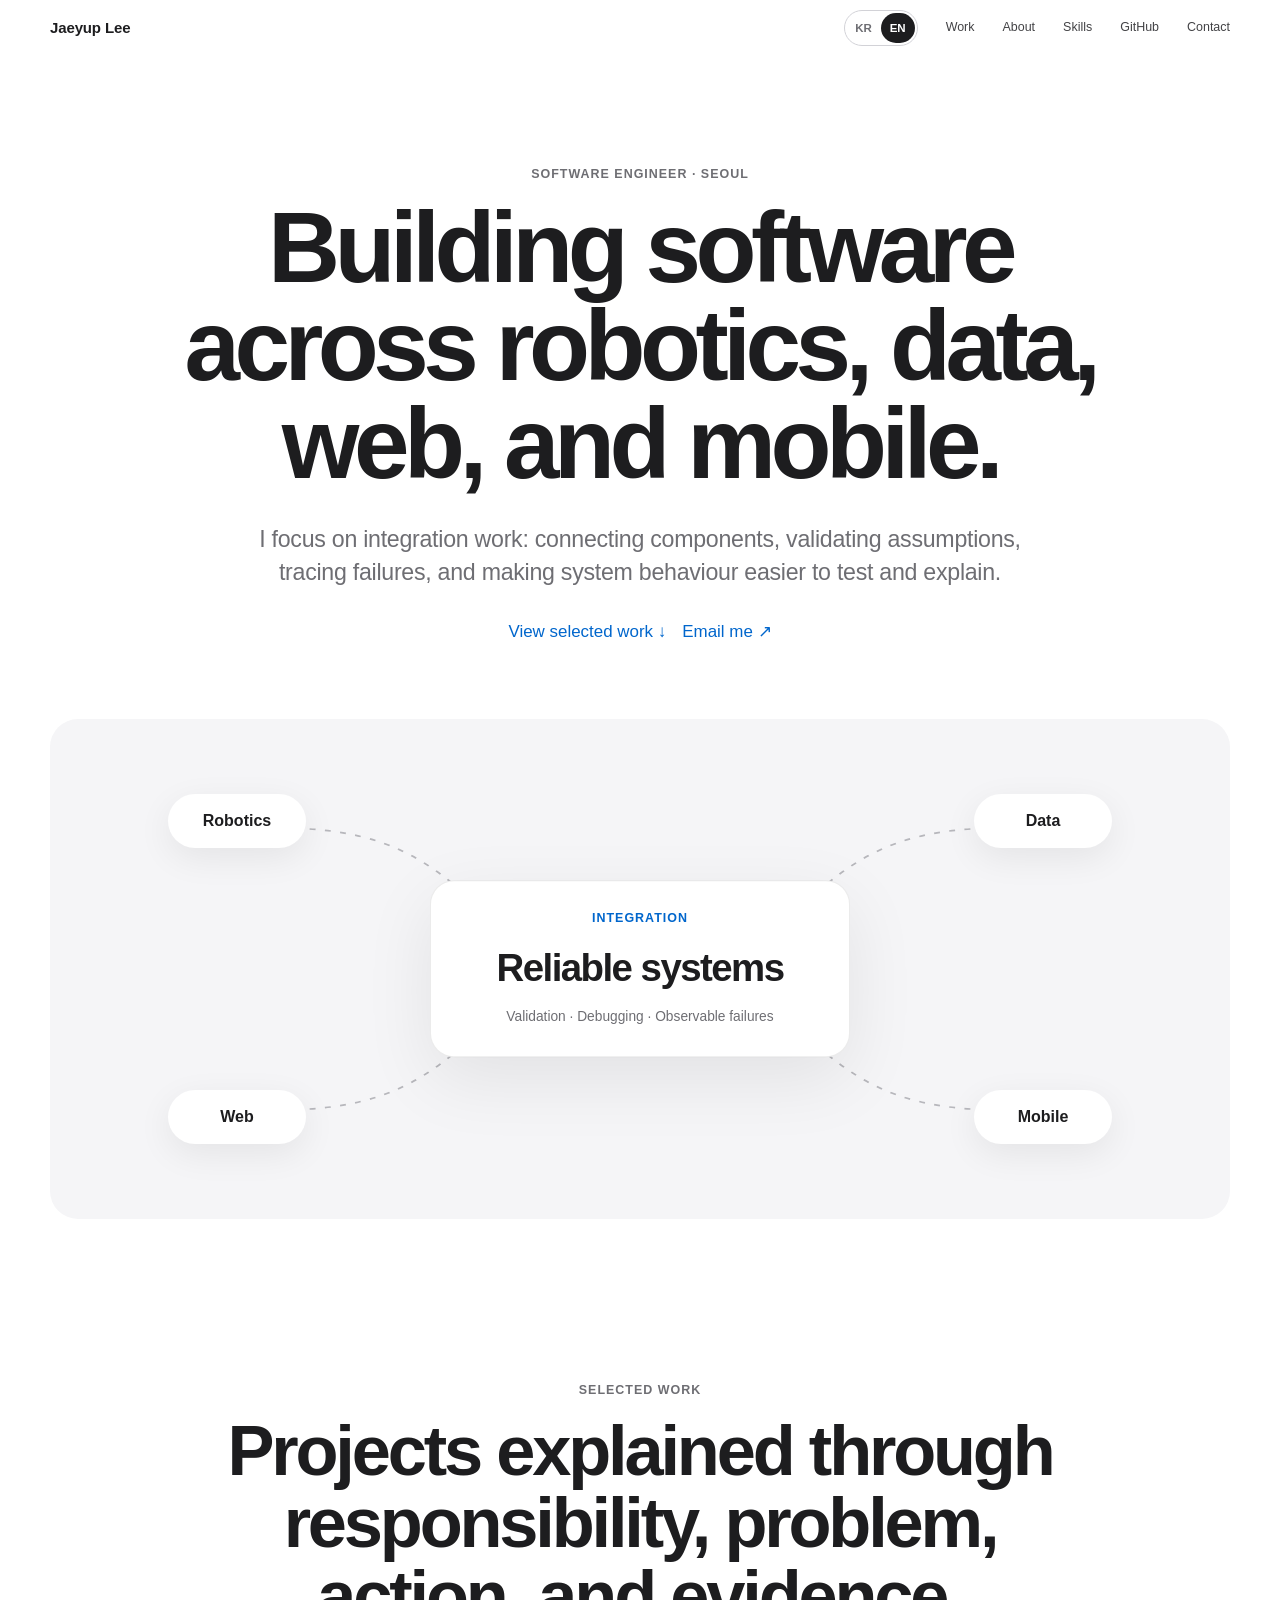
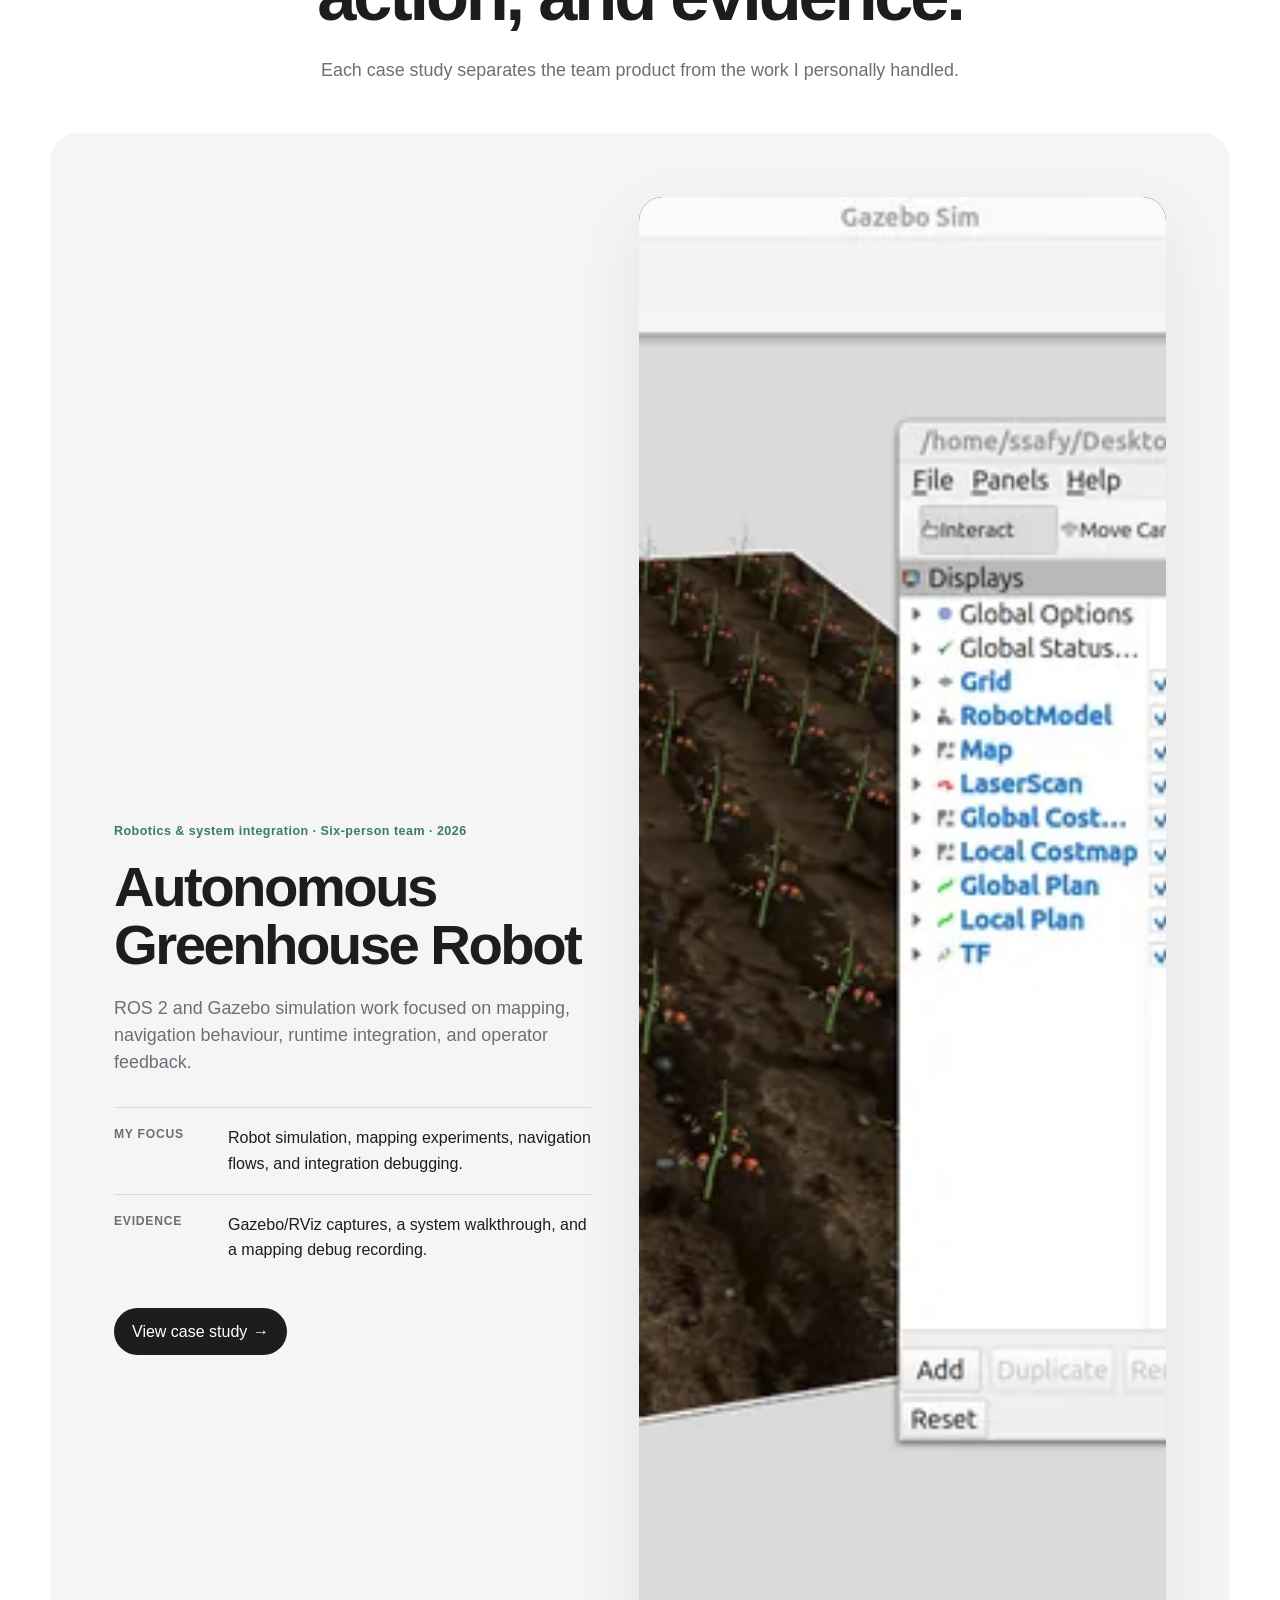
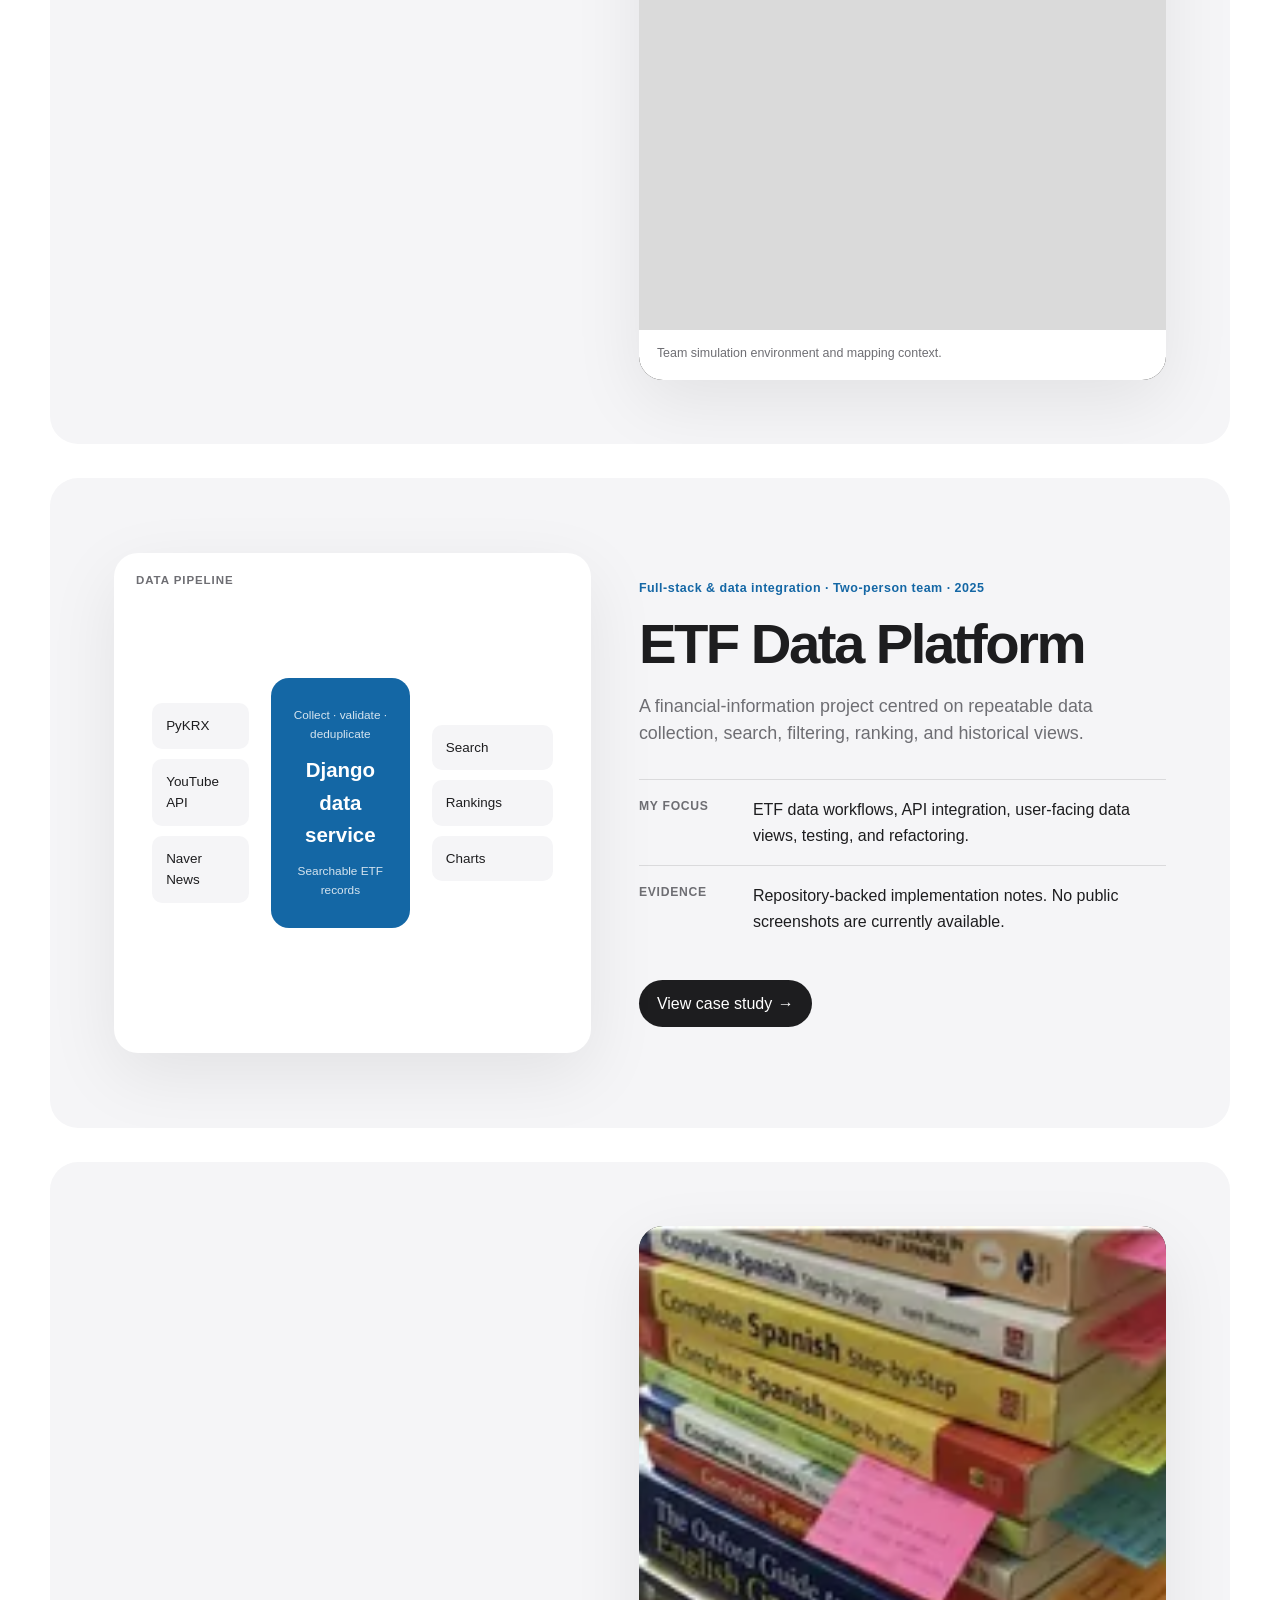
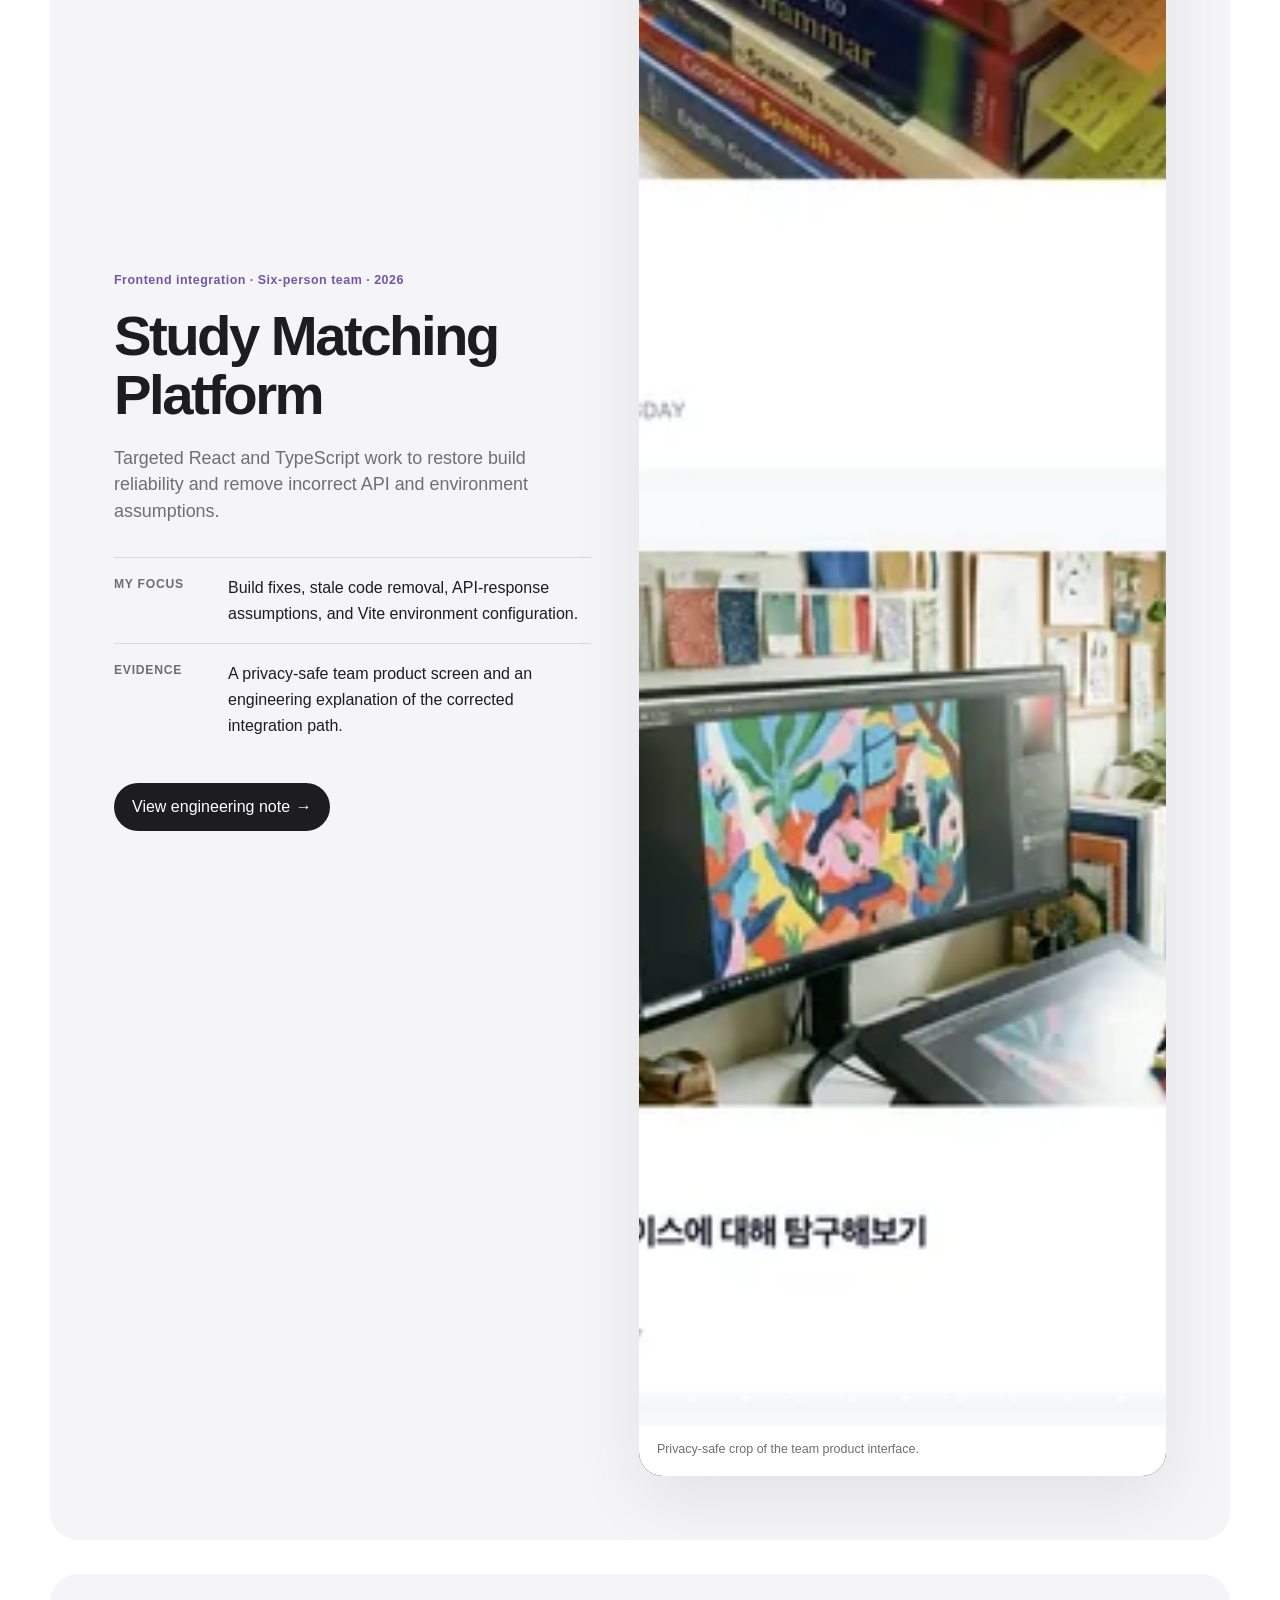
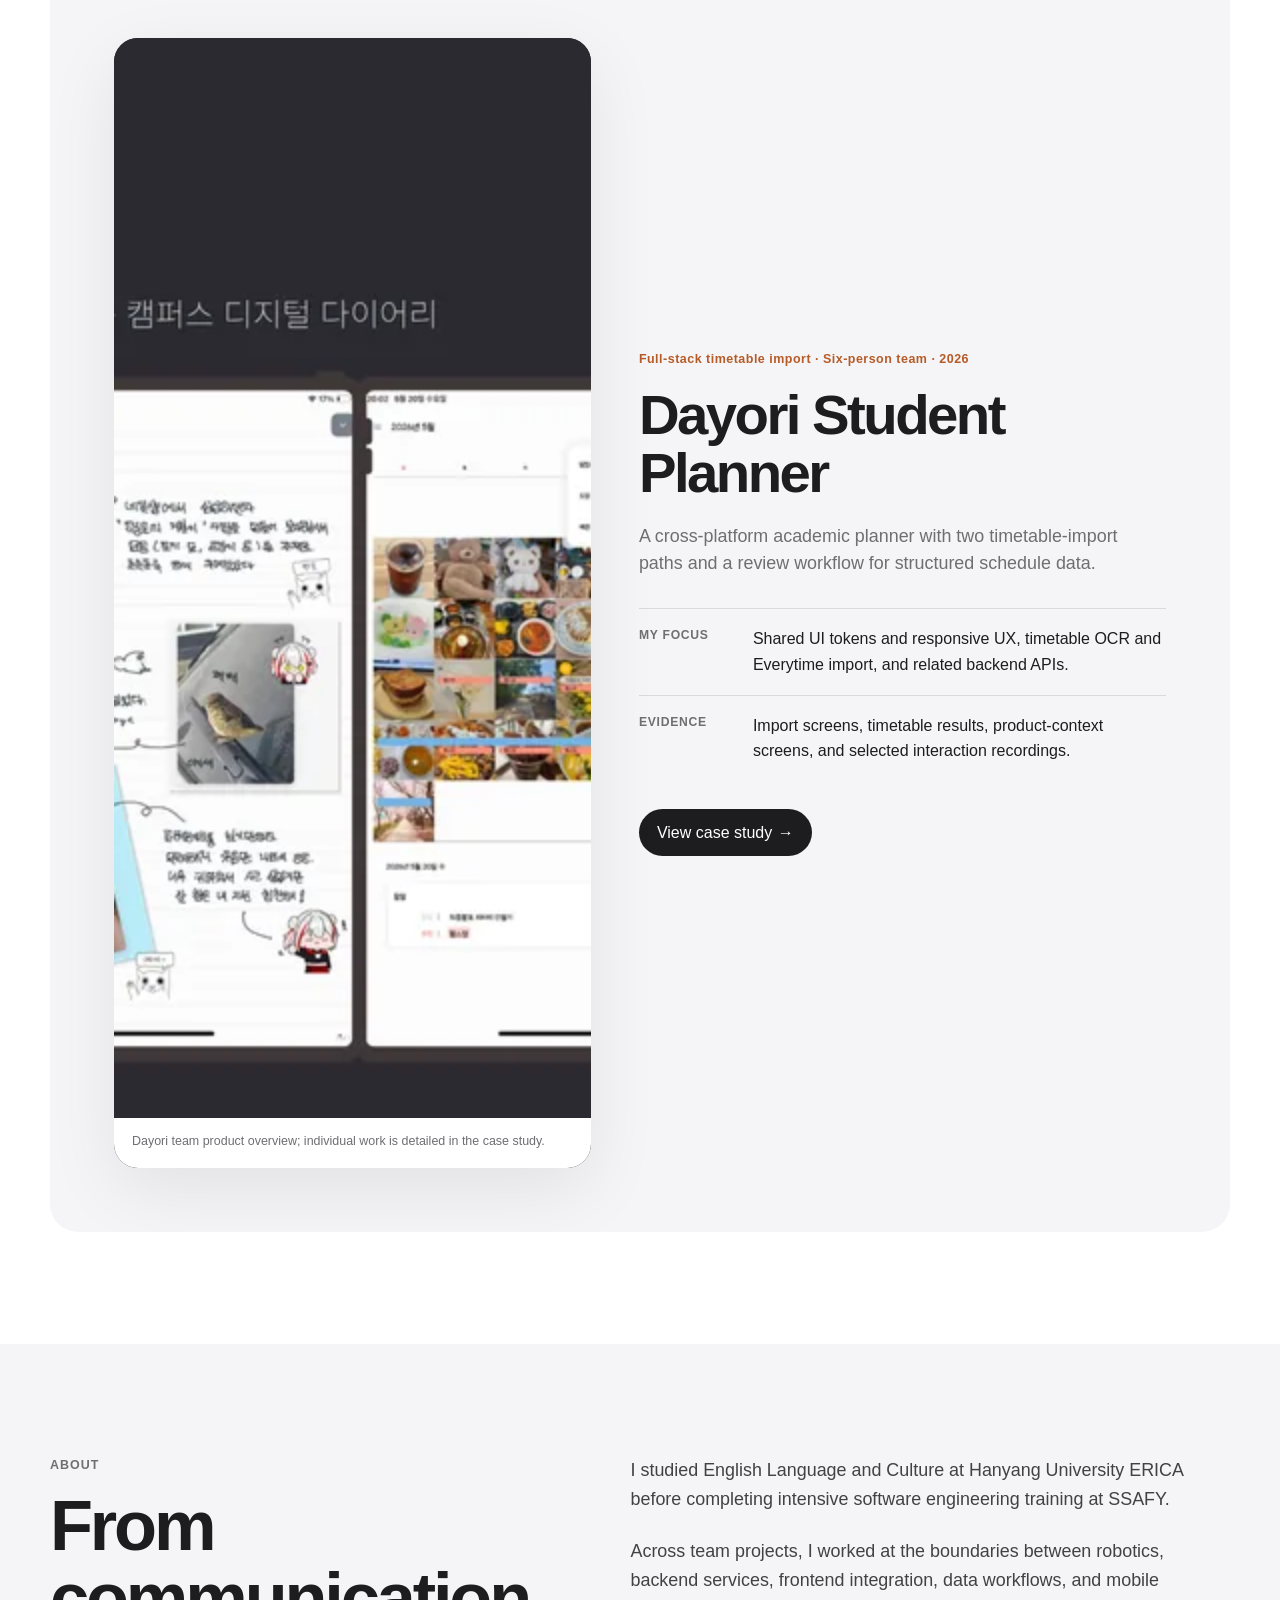
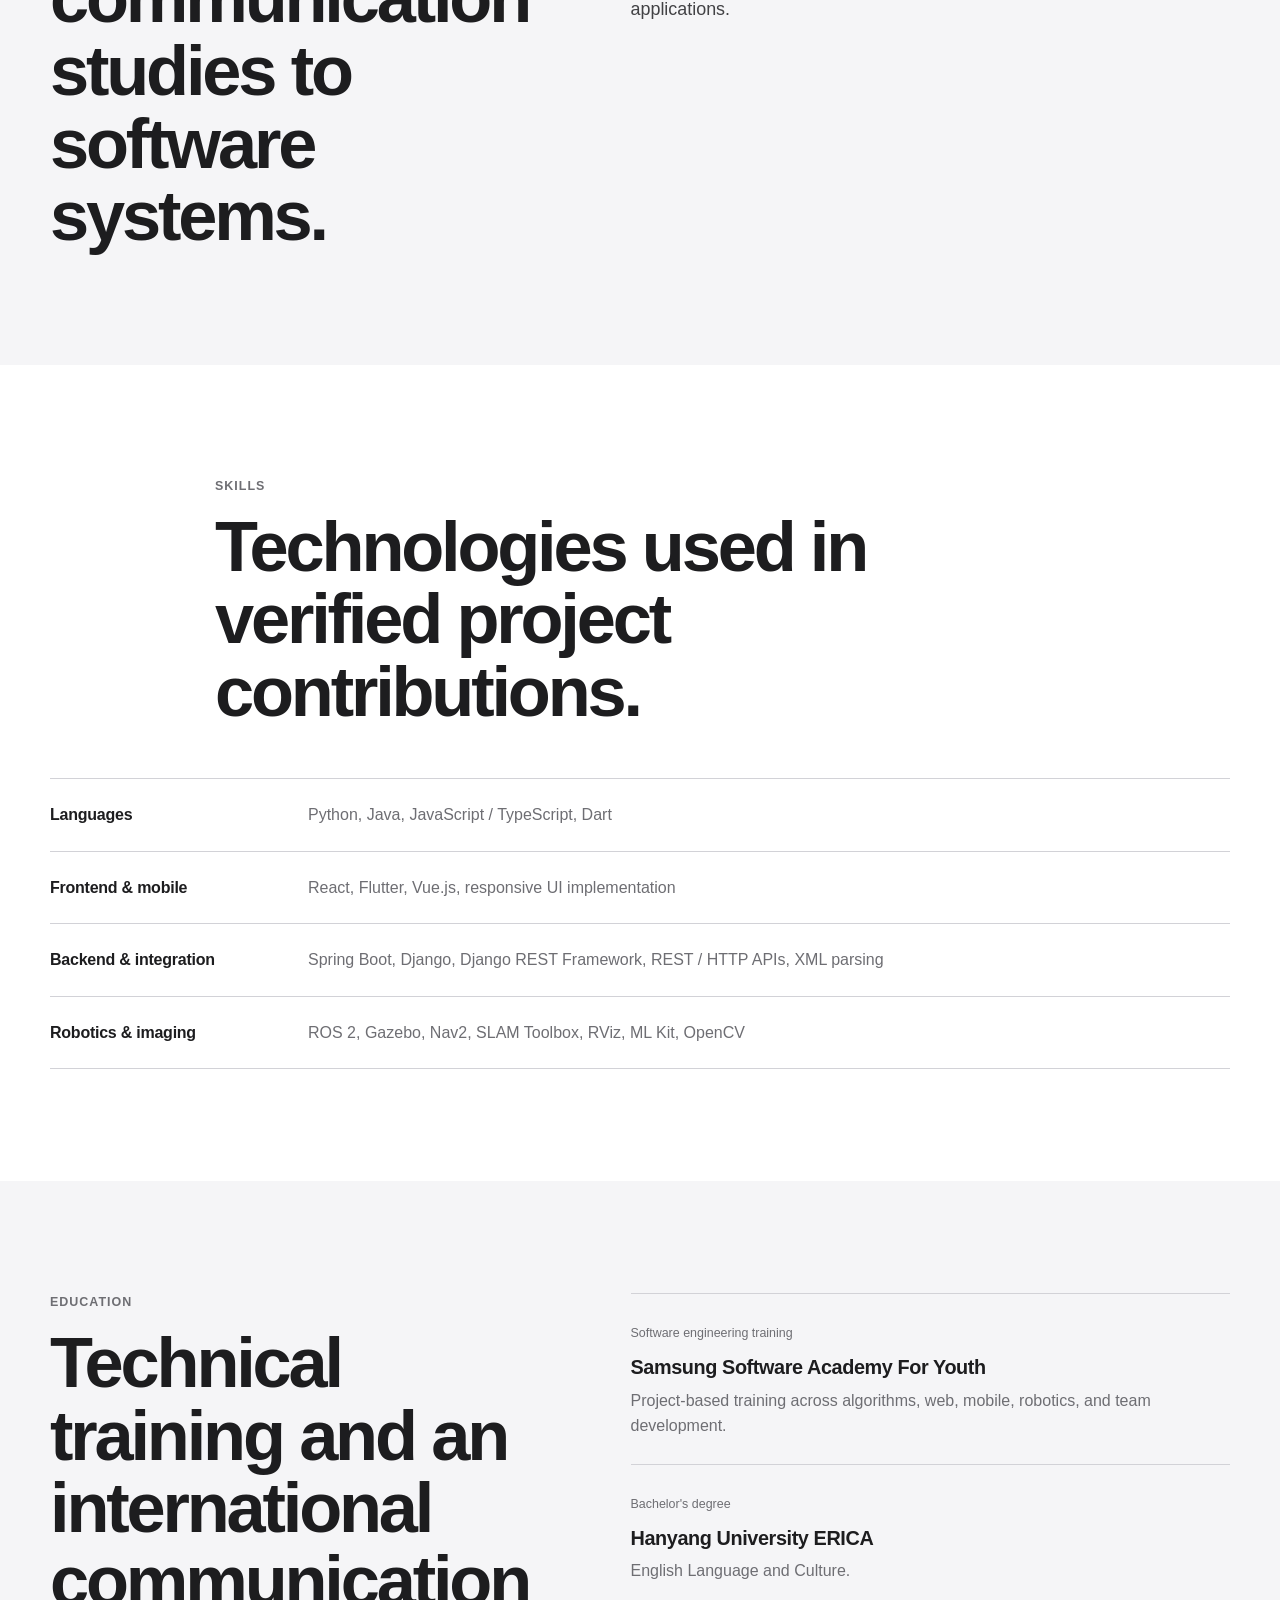
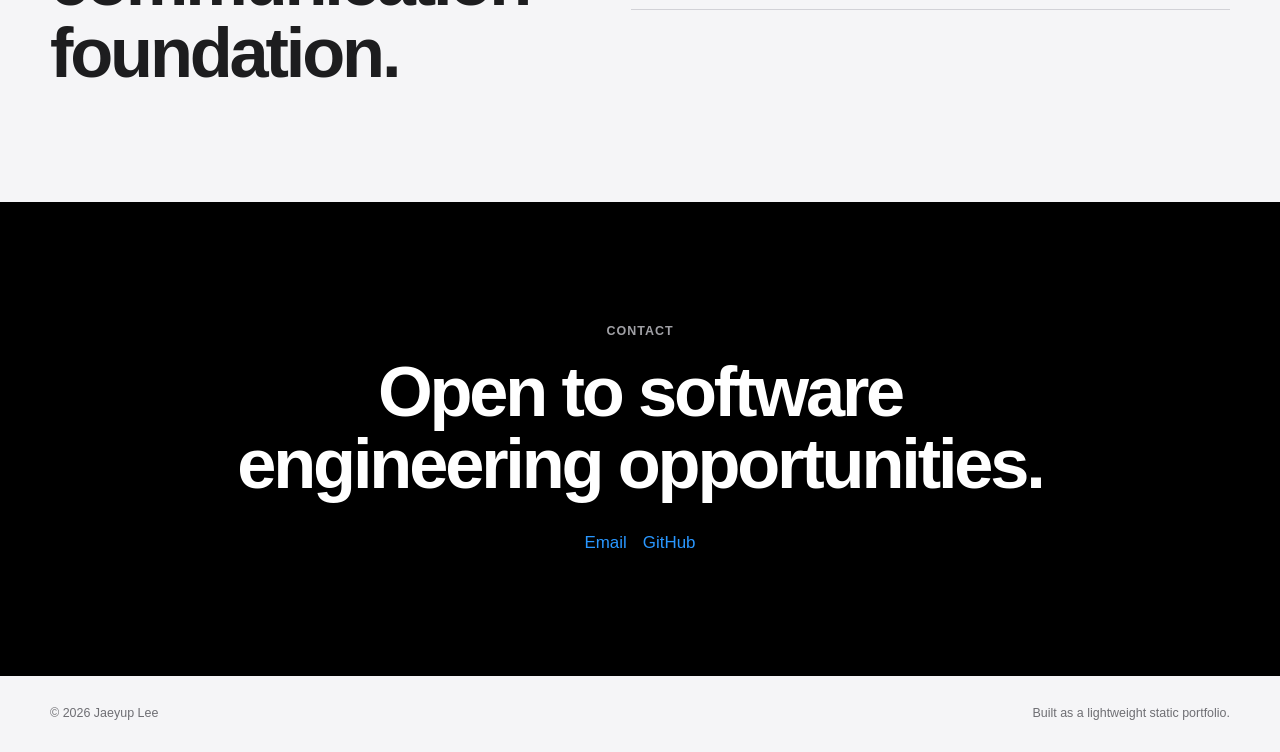
==== index.html @ 777dc0c9 "Complete keyed bilingual portfolio translations" ====
<!doctype html>
<html lang="en">
<head>
  <meta charset="utf-8">
  <meta name="viewport" content="width=device-width, initial-scale=1">
  <meta name="description" content="Portfolio of Jaeyup Lee, a software engineer working across robotics, backend systems, data integration, web, and mobile.">
  <meta name="theme-color" content="#ffffff">
  <meta property="og:title" content="Jaeyup Lee — Software Engineer">
  <meta property="og:description" content="Selected engineering work in robotics, data integration, web, and mobile systems.">
  <meta property="og:type" content="website">
  <meta property="og:url" content="https://ljy0317.github.io/">
  <link rel="canonical" href="https://ljy0317.github.io/">
  <title>Jaeyup Lee — Software Engineer</title>
  <link rel="icon" href="/favicon.svg" type="image/svg+xml">
  <link rel="stylesheet" href="/assets/css/base.css">
  <link rel="stylesheet" href="/assets/css/home.css">
  <script src="/assets/js/main.js" defer></script>
</head>
<body data-page="home">
  <a class="skip-link" href="#main" data-i18n="a11y.skip">Skip to content</a>

  <header class="site-header" data-header>
    <div class="container header-inner">
      <a class="site-name" href="#top">Jaeyup Lee</a>
      <button class="nav-toggle" type="button" aria-expanded="false" aria-controls="primary-nav" data-nav-toggle>
        <span class="sr-only" data-nav-toggle-label>Open navigation</span>
        <span></span><span></span>
      </button>
      <nav id="primary-nav" class="primary-nav" aria-label="Primary navigation" data-i18n-aria-label="a11y.primaryNav" data-nav>
        <a href="#work" data-i18n="nav.work">Work</a>
        <a href="#about" data-i18n="nav.about">About</a>
        <a href="#skills" data-i18n="nav.skills">Skills</a>
        <a href="https://github.com/LJY0317" target="_blank" rel="noreferrer">GitHub</a>
        <a href="mailto:leejaeyup0317@gmail.com" data-i18n="nav.contact">Contact</a>
      </nav>
    </div>
  </header>

  <main id="main">
    <section id="top" class="hero">
      <div class="container hero-copy">
        <p class="eyebrow" data-i18n="home.hero.eyebrow">Software Engineer · Seoul</p>
        <h1 data-i18n="home.hero.title">Building software across robotics, data, web, and mobile.</h1>
        <p class="hero-lede" data-i18n="home.hero.lede">I focus on integration work: connecting components, validating assumptions, tracing failures, and making system behaviour easier to test and explain.</p>
        <div class="hero-links">
          <a href="#work"><span data-i18n="home.hero.workLink">View selected work</span> <span aria-hidden="true">↓</span></a>
          <a href="mailto:leejaeyup0317@gmail.com"><span data-i18n="home.hero.emailLink">Email me</span> <span aria-hidden="true">↗</span></a>
        </div>
      </div>

      <div class="container hero-stage" aria-label="Areas of engineering work" data-i18n-aria-label="home.stage.aria">
        <div class="stage-label stage-label-robotics" data-i18n="home.stage.robotics">Robotics</div>
        <div class="stage-label stage-label-data" data-i18n="home.stage.data">Data</div>
        <div class="stage-label stage-label-web" data-i18n="home.stage.web">Web</div>
        <div class="stage-label stage-label-mobile" data-i18n="home.stage.mobile">Mobile</div>
        <div class="stage-core">
          <span data-i18n="home.stage.integration">Integration</span>
          <strong data-i18n="home.stage.reliable">Reliable systems</strong>
          <small data-i18n="home.stage.detail">Validation · Debugging · Observable failures</small>
        </div>
        <svg class="stage-lines" viewBox="0 0 1000 500" aria-hidden="true" preserveAspectRatio="none">
          <path d="M220 110 C350 120 350 215 450 240"/>
          <path d="M780 110 C650 120 650 215 550 240"/>
          <path d="M220 390 C350 380 350 285 450 260"/>
          <path d="M780 390 C650 380 650 285 550 260"/>
        </svg>
      </div>
    </section>

    <section id="work" class="section">
      <div class="container section-heading centered">
        <p class="eyebrow" data-i18n="home.work.eyebrow">Selected work</p>
        <h2 data-i18n="home.work.title">Projects explained through responsibility, problem, action, and evidence.</h2>
        <p data-i18n="home.work.intro">Each case study separates the team product from the work I personally handled.</p>
      </div>

      <div class="container project-stack">
        <article class="project-panel project-robotics">
          <div class="project-copy">
            <p class="project-meta" data-i18n="home.card.greenhouse.meta">Robotics & system integration · Six-person team · 2026</p>
            <h3 data-i18n="home.card.greenhouse.title">Autonomous Greenhouse Robot</h3>
            <p class="project-summary" data-i18n="home.card.greenhouse.summary">ROS 2 and Gazebo simulation work focused on mapping, navigation behaviour, runtime integration, and operator feedback.</p>
            <dl class="project-details">
              <div><dt data-i18n="common.myFocus">My focus</dt><dd data-i18n="home.card.greenhouse.focus">Robot simulation, mapping experiments, navigation flows, and integration debugging.</dd></div>
              <div><dt data-i18n="common.evidence">Evidence</dt><dd data-i18n="home.card.greenhouse.evidence">Gazebo/RViz captures, a system walkthrough, and a mapping debug recording.</dd></div>
            </dl>
            <div class="project-actions">
              <a class="button-link" href="/projects/greenhouse-robot/"><span data-i18n="home.card.greenhouse.link">View case study</span> <span aria-hidden="true">→</span></a>
            </div>
          </div>
          <figure class="project-visual project-image">
            <img
              src="/assets/images/projects/greenhouse-robot/gazebo-greenhouse-overview-960.webp"
              srcset="/assets/images/projects/greenhouse-robot/gazebo-greenhouse-overview-960.webp 960w, /assets/images/projects/greenhouse-robot/gazebo-greenhouse-overview-1600.webp 1600w"
              sizes="(max-width: 980px) calc(100vw - 40px), 48vw"
              width="2816"
              height="1733"
              alt="Gazebo greenhouse simulation beside an RViz mapping view" data-i18n-alt="home.card.greenhouse.alt"
              loading="lazy"
              decoding="async"
            >
            <figcaption data-i18n="home.card.greenhouse.caption">Team simulation environment and mapping context.</figcaption>
          </figure>
        </article>

        <article class="project-panel project-data">
          <div class="project-copy">
            <p class="project-meta" data-i18n="home.card.etf.meta">Full-stack & data integration · Two-person team · 2025</p>
            <h3 data-i18n="home.card.etf.title">ETF Data Platform</h3>
            <p class="project-summary" data-i18n="home.card.etf.summary">A financial-information project centred on repeatable data collection, search, filtering, ranking, and historical views.</p>
            <dl class="project-details">
              <div><dt data-i18n="common.myFocus">My focus</dt><dd data-i18n="home.card.etf.focus">ETF data workflows, API integration, user-facing data views, testing, and refactoring.</dd></div>
              <div><dt data-i18n="common.evidence">Evidence</dt><dd data-i18n="home.card.etf.evidence">Repository-backed implementation notes. No public screenshots are currently available.</dd></div>
            </dl>
            <div class="project-actions">
              <a class="button-link" href="/projects/etf-platform/"><span data-i18n="home.card.etf.link">View case study</span> <span aria-hidden="true">→</span></a>
            </div>
          </div>
          <div class="project-visual" role="img" aria-label="Data sources flowing into a Django data service and then into search, rankings, and charts" data-i18n-aria-label="home.card.etf.aria">
            <div class="visual-caption" data-i18n="home.card.etf.pipeline">Data pipeline</div>
            <div class="data-visual">
              <div class="source-list"><span>PyKRX</span><span>YouTube API</span><span>Naver News</span></div>
              <div class="pipeline-core"><small data-i18n="home.card.etf.collect">Collect · validate · deduplicate</small><strong data-i18n="home.card.etf.service">Django data service</strong><span data-i18n="home.card.etf.records">Searchable ETF records</span></div>
              <div class="output-list"><span data-i18n="home.card.etf.search">Search</span><span data-i18n="home.card.etf.rankings">Rankings</span><span data-i18n="home.card.etf.charts">Charts</span></div>
            </div>
          </div>
        </article>

        <article class="project-panel project-web">
          <div class="project-copy">
            <p class="project-meta" data-i18n="home.card.study.meta">Frontend integration · Six-person team · 2026</p>
            <h3 data-i18n="home.card.study.title">Study Matching Platform</h3>
            <p class="project-summary" data-i18n="home.card.study.summary">Targeted React and TypeScript work to restore build reliability and remove incorrect API and environment assumptions.</p>
            <dl class="project-details">
              <div><dt data-i18n="common.myFocus">My focus</dt><dd data-i18n="home.card.study.focus">Build fixes, stale code removal, API-response assumptions, and Vite environment configuration.</dd></div>
              <div><dt data-i18n="common.evidence">Evidence</dt><dd data-i18n="home.card.study.evidence">A privacy-safe team product screen and an engineering explanation of the corrected integration path.</dd></div>
            </dl>
            <div class="project-actions">
              <a class="button-link" href="/projects/study-platform/"><span data-i18n="home.card.study.link">View engineering note</span> <span aria-hidden="true">→</span></a>
            </div>
          </div>
          <figure class="project-visual project-image">
            <img
              src="/assets/images/projects/study-platform/study-discovery-grid-960.webp"
              srcset="/assets/images/projects/study-platform/study-discovery-grid-960.webp 960w, /assets/images/projects/study-platform/study-discovery-grid-1600.webp 1600w"
              sizes="(max-width: 980px) calc(100vw - 40px), 48vw"
              width="3220"
              height="1800"
              alt="Togethy study discovery grid with six sample study cards" data-i18n-alt="home.card.study.alt"
              loading="lazy"
              decoding="async"
            >
            <figcaption data-i18n="home.card.study.caption">Privacy-safe crop of the team product interface.</figcaption>
          </figure>
        </article>

        <article class="project-panel project-mobile">
          <div class="project-copy">
            <p class="project-meta" data-i18n="home.card.dayori.meta">Full-stack timetable import · Six-person team · 2026</p>
            <h3 data-i18n="home.card.dayori.title">Dayori Student Planner</h3>
            <p class="project-summary" data-i18n="home.card.dayori.summary">A cross-platform academic planner with two timetable-import paths and a review workflow for structured schedule data.</p>
            <dl class="project-details">
              <div><dt data-i18n="common.myFocus">My focus</dt><dd data-i18n="home.card.dayori.focus">Shared UI tokens and responsive UX, timetable OCR and Everytime import, and related backend APIs.</dd></div>
              <div><dt data-i18n="common.evidence">Evidence</dt><dd data-i18n="home.card.dayori.evidence">Import screens, timetable results, product-context screens, and selected interaction recordings.</dd></div>
            </dl>
            <div class="project-actions">
              <a class="button-link" href="/projects/timetable-planner/"><span data-i18n="home.card.dayori.link">View case study</span> <span aria-hidden="true">→</span></a>
            </div>
          </div>
          <figure class="project-visual project-image">
            <img
              src="/assets/images/projects/timetable-planner/dayori-cover-960.webp"
              srcset="/assets/images/projects/timetable-planner/dayori-cover-960.webp 960w, /assets/images/projects/timetable-planner/dayori-cover-1600.webp 1600w"
              sizes="(max-width: 980px) calc(100vw - 40px), 48vw"
              width="1920"
              height="1080"
              alt="Dayori project cover presenting calendar, gallery, and handwritten-note screens" data-i18n-alt="home.card.dayori.alt"
              loading="lazy"
              decoding="async"
            >
            <figcaption data-i18n="home.card.dayori.caption">Dayori team product overview; individual work is detailed in the case study.</figcaption>
          </figure>
        </article>
      </div>
    </section>

    <section id="about" class="section about-section">
      <div class="container two-column">
        <div><p class="eyebrow" data-i18n="home.about.eyebrow">About</p><h2 data-i18n="home.about.title">From communication studies to software systems.</h2></div>
        <div class="body-copy">
          <p data-i18n="home.about.education">I studied English Language and Culture at Hanyang University ERICA before completing intensive software engineering training at SSAFY.</p>
          <p data-i18n="home.about.work">Across team projects, I worked at the boundaries between robotics, backend services, frontend integration, data workflows, and mobile applications.</p>
        </div>
      </div>
    </section>

    <section id="skills" class="section">
      <div class="container section-heading"><p class="eyebrow" data-i18n="home.skills.eyebrow">Skills</p><h2 data-i18n="home.skills.title">Technologies used in verified project contributions.</h2></div>
      <div class="container skill-table">
        <div><h3 data-i18n="home.skills.languages">Languages</h3><p>Python, Java, JavaScript / TypeScript, Dart</p></div>
        <div><h3 data-i18n="home.skills.frontend">Frontend & mobile</h3><p data-i18n="home.skills.frontendList">React, Flutter, Vue.js, responsive UI implementation</p></div>
        <div><h3 data-i18n="home.skills.backend">Backend & integration</h3><p data-i18n="home.skills.backendList">Spring Boot, Django, Django REST Framework, REST / HTTP APIs, XML parsing</p></div>
        <div><h3 data-i18n="home.skills.robotics">Robotics & imaging</h3><p>ROS 2, Gazebo, Nav2, SLAM Toolbox, RViz, ML Kit, OpenCV</p></div>
      </div>
    </section>

    <section class="section education-section">
      <div class="container education-grid">
        <div><p class="eyebrow" data-i18n="home.education.eyebrow">Education</p><h2 data-i18n="home.education.title">Technical training and an international communication foundation.</h2></div>
        <div class="education-list">
          <article><time data-i18n="home.education.ssafyType">Software engineering training</time><h3 data-i18n="home.education.ssafyName">Samsung Software Academy For Youth</h3><p data-i18n="home.education.ssafyDetail">Project-based training across algorithms, web, mobile, robotics, and team development.</p></article>
          <article><time data-i18n="home.education.degreeType">Bachelor's degree</time><h3>Hanyang University ERICA</h3><p data-i18n="home.education.degreeDetail">English Language and Culture.</p></article>
        </div>
      </div>
    </section>

    <section class="contact-section" id="contact">
      <div class="container contact-inner">
        <p class="eyebrow" data-i18n="home.contact.eyebrow">Contact</p>
        <h2 data-i18n="home.contact.title">Open to software engineering opportunities.</h2>
        <div class="contact-links">
          <a href="mailto:leejaeyup0317@gmail.com" data-i18n="common.email">Email</a>
          <a href="https://github.com/LJY0317" target="_blank" rel="noreferrer">GitHub</a>
        </div>
      </div>
    </section>
  </main>

  <footer class="site-footer">
    <div class="container footer-inner">
      <p>© <span data-year></span> Jaeyup Lee</p>
      <p data-i18n="home.footer.note">Built as a lightweight static portfolio.</p>
    </div>
  </footer>
</body>
</html>
---- assets/css/base.css ----
:root {
  --white: #ffffff;
  --surface: #f5f5f7;
  --surface-2: #fafafa;
  --ink: #1d1d1f;
  --muted: #6e6e73;
  --line: #d2d2d7;
  --blue: #0066cc;
  --blue-hover: #004f9e;
  --max: 1180px;
  --reading: 760px;
  --gutter: 32px;
  --radius: 28px;
  --shadow: 0 22px 70px rgba(0, 0, 0, 0.08);
}

* { box-sizing: border-box; }
html { scroll-behavior: smooth; scroll-padding-top: 72px; }
body {
  margin: 0;
  color: var(--ink);
  background: var(--white);
  font-family: -apple-system, BlinkMacSystemFont, "SF Pro Text", "Segoe UI", Helvetica, Arial, sans-serif;
  font-size: 16px;
  line-height: 1.6;
  -webkit-font-smoothing: antialiased;
  text-rendering: optimizeLegibility;
}
img, video { display: block; max-width: 100%; }
button, input, select, textarea { font: inherit; }
a { color: inherit; text-underline-offset: 0.18em; }
button, a { -webkit-tap-highlight-color: transparent; }
::selection { color: #fff; background: var(--blue); }

.sr-only {
  position: absolute;
  width: 1px;
  height: 1px;
  padding: 0;
  margin: -1px;
  overflow: hidden;
  clip: rect(0, 0, 0, 0);
  white-space: nowrap;
  border: 0;
}

.skip-link {
  position: fixed;
  top: 10px;
  left: 10px;
  z-index: 100;
  transform: translateY(-160%);
  padding: 10px 14px;
  color: #fff;
  background: var(--blue);
  text-decoration: none;
  border-radius: 8px;
}
.skip-link:focus { transform: translateY(0); }

.container {
  width: min(calc(100% - (var(--gutter) * 2)), var(--max));
  margin-inline: auto;
}
.reading-width { width: min(100%, var(--reading)); }

.site-header {
  position: sticky;
  top: 0;
  z-index: 40;
  background: rgba(255, 255, 255, 0.84);
  border-bottom: 1px solid transparent;
  backdrop-filter: saturate(180%) blur(18px);
  -webkit-backdrop-filter: saturate(180%) blur(18px);
  transition: border-color 160ms ease;
}
.site-header.is-scrolled { border-color: rgba(0, 0, 0, 0.08); }
.header-inner {
  min-height: 56px;
  display: flex;
  align-items: center;
  justify-content: space-between;
  gap: 24px;
}
.site-name {
  font-size: 0.94rem;
  font-weight: 650;
  text-decoration: none;
  letter-spacing: -0.01em;
}
.primary-nav { display: flex; align-items: center; gap: 28px; }
.language-switcher {
  display: inline-flex;
  padding: 2px;
  border: 1px solid var(--line);
  border-radius: 999px;
}
.language-switcher button {
  min-width: 34px;
  min-height: 30px;
  padding: 4px 8px;
  color: var(--muted);
  background: transparent;
  border: 0;
  border-radius: 999px;
  font-size: 0.72rem;
  font-weight: 650;
  cursor: pointer;
}
.language-switcher button[aria-pressed="true"] { color: var(--white); background: var(--ink); }
.language-switcher button:focus-visible { outline: 2px solid var(--blue); outline-offset: 2px; }
.primary-nav a {
  color: #424245;
  text-decoration: none;
  font-size: 0.78rem;
  transition: color 140ms ease;
}
.primary-nav a:hover,
.primary-nav a:focus-visible { color: #000; }
.nav-toggle { display: none; }

.eyebrow {
  margin: 0 0 14px;
  color: var(--muted);
  font-size: 0.78rem;
  font-weight: 650;
  letter-spacing: 0.08em;
  text-transform: uppercase;
}
.section { padding: 112px 0; }
.section-heading { max-width: 850px; }
.section-heading.centered { margin-inline: auto; text-align: center; }
.section-heading h2 {
  margin: 0;
  font-size: clamp(2.4rem, 5.5vw, 4.8rem);
  line-height: 1.03;
  letter-spacing: -0.045em;
}
.section-heading > p:last-child {
  max-width: 680px;
  margin: 24px auto 0;
  color: var(--muted);
  font-size: 1.12rem;
}

.text-link,
.button-link {
  display: inline-flex;
  align-items: center;
  gap: 0.35em;
  color: var(--blue);
  text-decoration: none;
}
.text-link:hover,
.text-link:focus-visible,
.button-link:hover,
.button-link:focus-visible {
  color: var(--blue-hover);
  text-decoration: underline;
}
.button-link {
  min-height: 44px;
  padding: 11px 18px;
  color: #fff;
  background: var(--ink);
  border-radius: 999px;
}
.button-link:hover,
.button-link:focus-visible {
  color: #fff;
  background: #000;
  text-decoration: none;
}
.button-link.secondary { color: var(--ink); background: var(--surface); }
.button-link.secondary:hover,
.button-link.secondary:focus-visible { color: #000; background: #e9e9ec; }

.site-footer {
  padding: 28px 0;
  color: var(--muted);
  background: var(--surface);
  font-size: 0.78rem;
}
.footer-inner { display: flex; justify-content: space-between; gap: 20px; }
.footer-inner p { margin: 0; }

@media (max-width: 720px) {
  :root { --gutter: 20px; --radius: 22px; }
  html { scroll-padding-top: 64px; }
  .site-header { background: rgba(255, 255, 255, 0.95); }
  .header-inner { min-height: 52px; }
  .nav-toggle {
    display: inline-flex;
    width: 42px;
    height: 42px;
    flex-direction: column;
    justify-content: center;
    gap: 6px;
    padding: 10px;
    border: 0;
    background: transparent;
    cursor: pointer;
  }
  .nav-toggle span:not(.sr-only) {
    display: block;
    width: 100%;
    height: 1px;
    background: #1d1d1f;
  }
  .primary-nav {
    position: absolute;
    top: 52px;
    left: 0;
    right: 0;
    display: none;
    align-items: stretch;
    flex-direction: column;
    gap: 0;
    padding: 10px var(--gutter) 18px;
    background: #fff;
    border-bottom: 1px solid var(--line);
  }
  .primary-nav.is-open { display: flex; }
  .primary-nav a { padding: 12px 0; font-size: 1rem; }
  .language-switcher { align-self: flex-start; margin: 6px 0 10px; }
  .section { padding: 82px 0; }
  .section-heading h2 { font-size: clamp(2.25rem, 11vw, 3.6rem); }
  .footer-inner { flex-direction: column; }
}

@media (prefers-reduced-motion: reduce) {
  html { scroll-behavior: auto; }
}
---- assets/css/home.css ----
.hero { padding: 108px 0 74px; }
.hero-copy { max-width: 980px; text-align: center; }
.hero h1 {
  max-width: 1000px;
  margin: 0 auto;
  font-size: clamp(3rem, 7.8vw, 6.5rem);
  line-height: 0.98;
  font-weight: 700;
  letter-spacing: -0.055em;
}
.hero-lede {
  max-width: 770px;
  margin: 30px auto 0;
  color: var(--muted);
  font-size: clamp(1.15rem, 2vw, 1.45rem);
  line-height: 1.45;
  letter-spacing: -0.012em;
}
.hero-links,
.contact-links,
.project-actions {
  display: flex;
  flex-wrap: wrap;
  gap: 16px;
}
.hero-links { justify-content: center; margin-top: 28px; }
.hero-links a,
.contact-links a {
  color: var(--blue);
  text-decoration: none;
  font-size: 1.06rem;
}
.hero-links a:hover,
.hero-links a:focus-visible,
.contact-links a:hover,
.contact-links a:focus-visible {
  color: var(--blue-hover);
  text-decoration: underline;
}

.hero-stage {
  position: relative;
  height: 500px;
  margin-top: 74px;
  overflow: hidden;
  background: var(--surface);
  border-radius: var(--radius);
}
.stage-core {
  position: absolute;
  left: 50%;
  top: 50%;
  z-index: 2;
  width: min(42%, 420px);
  min-height: 170px;
  transform: translate(-50%, -50%);
  display: flex;
  flex-direction: column;
  align-items: center;
  justify-content: center;
  padding: 28px;
  text-align: center;
  background: #fff;
  border: 1px solid rgba(0, 0, 0, 0.08);
  border-radius: 24px;
  box-shadow: var(--shadow);
}
.stage-core span {
  color: var(--blue);
  font-size: 0.78rem;
  font-weight: 650;
  text-transform: uppercase;
  letter-spacing: 0.08em;
}
.stage-core strong {
  margin-top: 8px;
  font-size: clamp(1.55rem, 3vw, 2.4rem);
  letter-spacing: -0.04em;
}
.stage-core small {
  max-width: 300px;
  margin-top: 8px;
  color: var(--muted);
  font-size: 0.86rem;
}
.stage-label {
  position: absolute;
  z-index: 2;
  min-width: 138px;
  padding: 14px 20px;
  text-align: center;
  background: #fff;
  border-radius: 999px;
  font-weight: 600;
  box-shadow: 0 10px 35px rgba(0, 0, 0, 0.07);
}
.stage-label-robotics { left: 10%; top: 15%; }
.stage-label-data { right: 10%; top: 15%; }
.stage-label-web { left: 10%; bottom: 15%; }
.stage-label-mobile { right: 10%; bottom: 15%; }
.stage-lines { position: absolute; inset: 0; width: 100%; height: 100%; }
.stage-lines path {
  fill: none;
  stroke: #b7b7bc;
  stroke-width: 1.7;
  stroke-dasharray: 5 8;
}

#work.section { padding-top: 88px; }
.project-stack { display: grid; gap: 34px; margin-top: 48px; }
.project-panel {
  --project-accent: #387d62;
  display: grid;
  grid-template-columns: minmax(0, 0.95fr) minmax(420px, 1.05fr);
  gap: 48px;
  align-items: center;
  min-height: 650px;
  padding: clamp(32px, 5vw, 66px);
  overflow: hidden;
  background: var(--surface);
  border-radius: var(--radius);
}
.project-panel:nth-child(even) .project-copy { order: 2; }
.project-panel:nth-child(even) .project-visual { order: 1; }
.project-data { --project-accent: #1467a5; }
.project-web { --project-accent: #7156a8; }
.project-mobile { --project-accent: #b65b27; }
.project-meta {
  margin: 0 0 16px;
  color: var(--project-accent);
  font-size: 0.78rem;
  font-weight: 650;
  letter-spacing: 0.04em;
}
.project-copy h3 {
  margin: 0 0 20px;
  font-size: clamp(2.1rem, 4.4vw, 4rem);
  line-height: 1.04;
  letter-spacing: -0.045em;
}
.project-summary {
  margin: 0;
  color: var(--muted);
  font-size: 1.12rem;
  line-height: 1.5;
}
.project-details { margin: 32px 0 0; }
.project-details > div {
  display: grid;
  grid-template-columns: 94px 1fr;
  gap: 20px;
  padding: 17px 0;
  border-top: 1px solid rgba(0, 0, 0, 0.11);
}
.project-details dt {
  color: var(--muted);
  font-size: 0.76rem;
  font-weight: 650;
  text-transform: uppercase;
  letter-spacing: 0.06em;
}
.project-details dd { margin: 0; }
.project-actions { margin-top: 28px; }

.project-visual {
  position: relative;
  min-height: 500px;
  display: grid;
  place-items: center;
  overflow: hidden;
  background: #fff;
  border-radius: 24px;
  box-shadow: var(--shadow);
}
.project-image {
  min-height: 0;
  margin: 0;
  display: block;
  background: #111;
}
.project-image img {
  width: 100%;
  aspect-ratio: 16 / 10;
  object-fit: cover;
}
.project-image figcaption {
  padding: 14px 18px 16px;
  color: var(--muted);
  background: #fff;
  font-size: 0.78rem;
}
.visual-caption {
  position: absolute;
  left: 22px;
  top: 18px;
  color: var(--muted);
  font-size: 0.72rem;
  font-weight: 650;
  letter-spacing: 0.08em;
  text-transform: uppercase;
}
.visual-note {
  position: absolute;
  left: 24px;
  right: 24px;
  bottom: 18px;
  color: var(--muted);
  font-size: 0.78rem;
  text-align: center;
}
.flow {
  width: 88%;
  display: flex;
  align-items: center;
  justify-content: center;
  gap: 12px;
}
.flow-group,
.flow-stack { display: grid; gap: 8px; }
.flow-group span,
.flow-stack span,
.flow-node {
  min-width: 86px;
  padding: 12px 14px;
  text-align: center;
  background: var(--surface);
  border-radius: 10px;
  font-size: 0.86rem;
}
.flow-node.emphasis {
  color: #fff;
  background: var(--project-accent);
  font-weight: 650;
}
.flow-arrow { color: var(--muted); font-size: 1.35rem; }

.data-visual {
  width: 84%;
  display: grid;
  grid-template-columns: 0.8fr 1.15fr 1fr;
  gap: 22px;
  align-items: center;
}
.source-list,
.output-list { display: grid; gap: 10px; }
.source-list span,
.output-list span {
  padding: 12px 14px;
  background: var(--surface);
  border-radius: 10px;
  font-size: 0.84rem;
}
.pipeline-core {
  padding: 28px 22px;
  text-align: center;
  color: #fff;
  background: var(--project-accent);
  border-radius: 18px;
}
.pipeline-core small,
.pipeline-core span { display: block; opacity: 0.82; font-size: 0.74rem; }
.pipeline-core strong { display: block; margin: 10px 0; font-size: 1.28rem; }

.browser-window {
  width: 86%;
  overflow: hidden;
  background: var(--surface-2);
  border: 1px solid rgba(0, 0, 0, 0.09);
  border-radius: 16px;
}
.browser-bar { display: flex; gap: 7px; padding: 13px 15px; background: #e7e7ea; }
.browser-bar span { width: 9px; height: 9px; border-radius: 50%; background: #b8b8bd; }
.browser-content { padding: 28px; }
.config-row {
  display: flex;
  justify-content: space-between;
  gap: 16px;
  padding: 15px;
  background: #fff;
  border-radius: 10px;
}
.config-row code { font-size: 0.8rem; }
.config-row b { color: var(--project-accent); font-size: 0.78rem; }
.contract-flow {
  display: grid;
  grid-template-columns: 1fr auto 1fr auto 1fr;
  gap: 9px;
  align-items: center;
  margin: 26px 0;
}
.contract-flow div {
  padding: 20px 10px;
  text-align: center;
  background: #fff;
  border-radius: 12px;
  font-size: 0.8rem;
}
.contract-flow span { color: var(--muted); }
.check-list { display: grid; gap: 8px; color: #4f4f54; font-size: 0.83rem; }

.import-flow { width: 82%; text-align: center; }
.import-sources,
.import-output {
  display: flex;
  justify-content: center;
  flex-wrap: wrap;
  gap: 10px;
}
.import-sources span,
.import-output span {
  padding: 10px 13px;
  background: var(--surface);
  border-radius: 999px;
  font-size: 0.8rem;
}
.import-arrow { margin: 9px 0; color: var(--muted); }
.import-step {
  display: inline-block;
  padding: 12px 24px;
  color: #fff;
  background: var(--project-accent);
  border-radius: 999px;
  font-weight: 650;
}
.phone-frame {
  width: 220px;
  margin: 12px auto 18px;
  padding: 20px 14px 18px;
  background: #171719;
  border-radius: 32px;
}
.phone-notch {
  width: 70px;
  height: 7px;
  margin: 0 auto 18px;
  background: #3a3a3d;
  border-radius: 10px;
}
.schedule-row {
  display: grid;
  grid-template-columns: 40px 1fr;
  align-items: center;
  gap: 8px;
  margin-top: 8px;
  padding: 11px;
  text-align: left;
  background: #fff;
  border-radius: 9px;
  font-size: 0.72rem;
}
.schedule-row b { color: var(--project-accent); }

.about-section,
.education-section { background: var(--surface); }
.two-column,
.education-grid {
  display: grid;
  grid-template-columns: minmax(280px, 0.9fr) minmax(0, 1.1fr);
  gap: 90px;
  align-items: start;
}
.two-column h2,
.education-grid h2,
.contact-inner h2 {
  margin: 0;
  font-size: clamp(2.4rem, 5.5vw, 4.8rem);
  line-height: 1.03;
  letter-spacing: -0.045em;
}
.body-copy { color: #424245; font-size: 1.12rem; }
.body-copy p { margin: 0 0 24px; }
.skill-table { margin-top: 50px; border-top: 1px solid var(--line); }
.skill-table > div {
  display: grid;
  grid-template-columns: 230px 1fr;
  gap: 28px;
  padding: 23px 0;
  border-bottom: 1px solid var(--line);
}
.skill-table h3 { margin: 0; font-size: 1rem; letter-spacing: -0.015em; }
.skill-table p { margin: 0; color: var(--muted); }
.education-list { border-top: 1px solid var(--line); }
.education-list article { padding: 25px 0; border-bottom: 1px solid var(--line); }
.education-list time { color: var(--muted); font-size: 0.78rem; }
.education-list h3 { margin: 7px 0 4px; font-size: 1.24rem; letter-spacing: -0.02em; }
.education-list p { margin: 0; color: var(--muted); }
.contact-section {
  padding: 120px 0;
  text-align: center;
  background: #000;
  color: #fff;
}
.contact-inner { max-width: 900px; }
.contact-inner .eyebrow { color: #a1a1a6; }
.contact-links { justify-content: center; margin-top: 28px; }
.contact-links a { color: #2997ff; }

@media (max-width: 980px) {
  .project-panel { grid-template-columns: 1fr; min-height: auto; }
  .project-panel:nth-child(even) .project-copy,
  .project-panel:nth-child(even) .project-visual { order: initial; }
  .project-visual { min-height: 430px; }
  .two-column,
  .education-grid { grid-template-columns: 1fr; gap: 46px; }
  .skill-table > div { grid-template-columns: 190px 1fr; }
}

@media (max-width: 720px) {
  #work.section { padding-top: 82px; }
  .project-stack { margin-top: 56px; }
  .hero { padding: 76px 0 48px; }
  .hero h1 { font-size: clamp(2.8rem, 14vw, 4.5rem); }
  .hero-lede { margin-top: 22px; font-size: 1.05rem; }
  .hero-stage { height: 390px; margin-top: 48px; }
  .stage-core { width: 64%; min-height: 135px; padding: 20px; }
  .stage-core strong { font-size: 1.45rem; }
  .stage-core small { font-size: 0.72rem; }
  .stage-label { min-width: 96px; padding: 10px 12px; font-size: 0.78rem; }
  .stage-label-robotics { left: 5%; top: 12%; }
  .stage-label-data { right: 5%; top: 12%; }
  .stage-label-web { left: 5%; bottom: 12%; }
  .stage-label-mobile { right: 5%; bottom: 12%; }
  .project-stack { margin-top: 42px; gap: 22px; }
  .project-panel { gap: 32px; padding: 30px 22px; }
  .project-copy h3 { font-size: clamp(2rem, 10vw, 3.2rem); }
  .project-details > div { grid-template-columns: 1fr; gap: 8px; }
  .project-visual { min-height: 390px; }
  .flow { flex-direction: column; gap: 7px; }
  .flow-arrow { transform: rotate(90deg); }
  .flow-group,
  .flow-stack { grid-template-columns: repeat(3, 1fr); }
  .flow-group span,
  .flow-stack span { min-width: 0; padding: 9px 8px; font-size: 0.72rem; }
  .data-visual { width: 88%; grid-template-columns: 1fr; }
  .source-list,
  .output-list { grid-template-columns: repeat(3, 1fr); }
  .source-list span,
  .output-list span { padding: 9px 7px; font-size: 0.66rem; text-align: center; }
  .contract-flow { grid-template-columns: 1fr; }
  .contract-flow > span { transform: rotate(90deg); }
  .browser-content { padding: 18px; }
  .config-row { flex-direction: column; }
  .phone-frame { width: 205px; }
  .skill-table > div { grid-template-columns: 1fr; gap: 8px; }
  .two-column h2,
  .education-grid h2,
  .contact-inner h2 { font-size: clamp(2.25rem, 11vw, 3.6rem); }
  .contact-section { padding: 88px 0; }
}
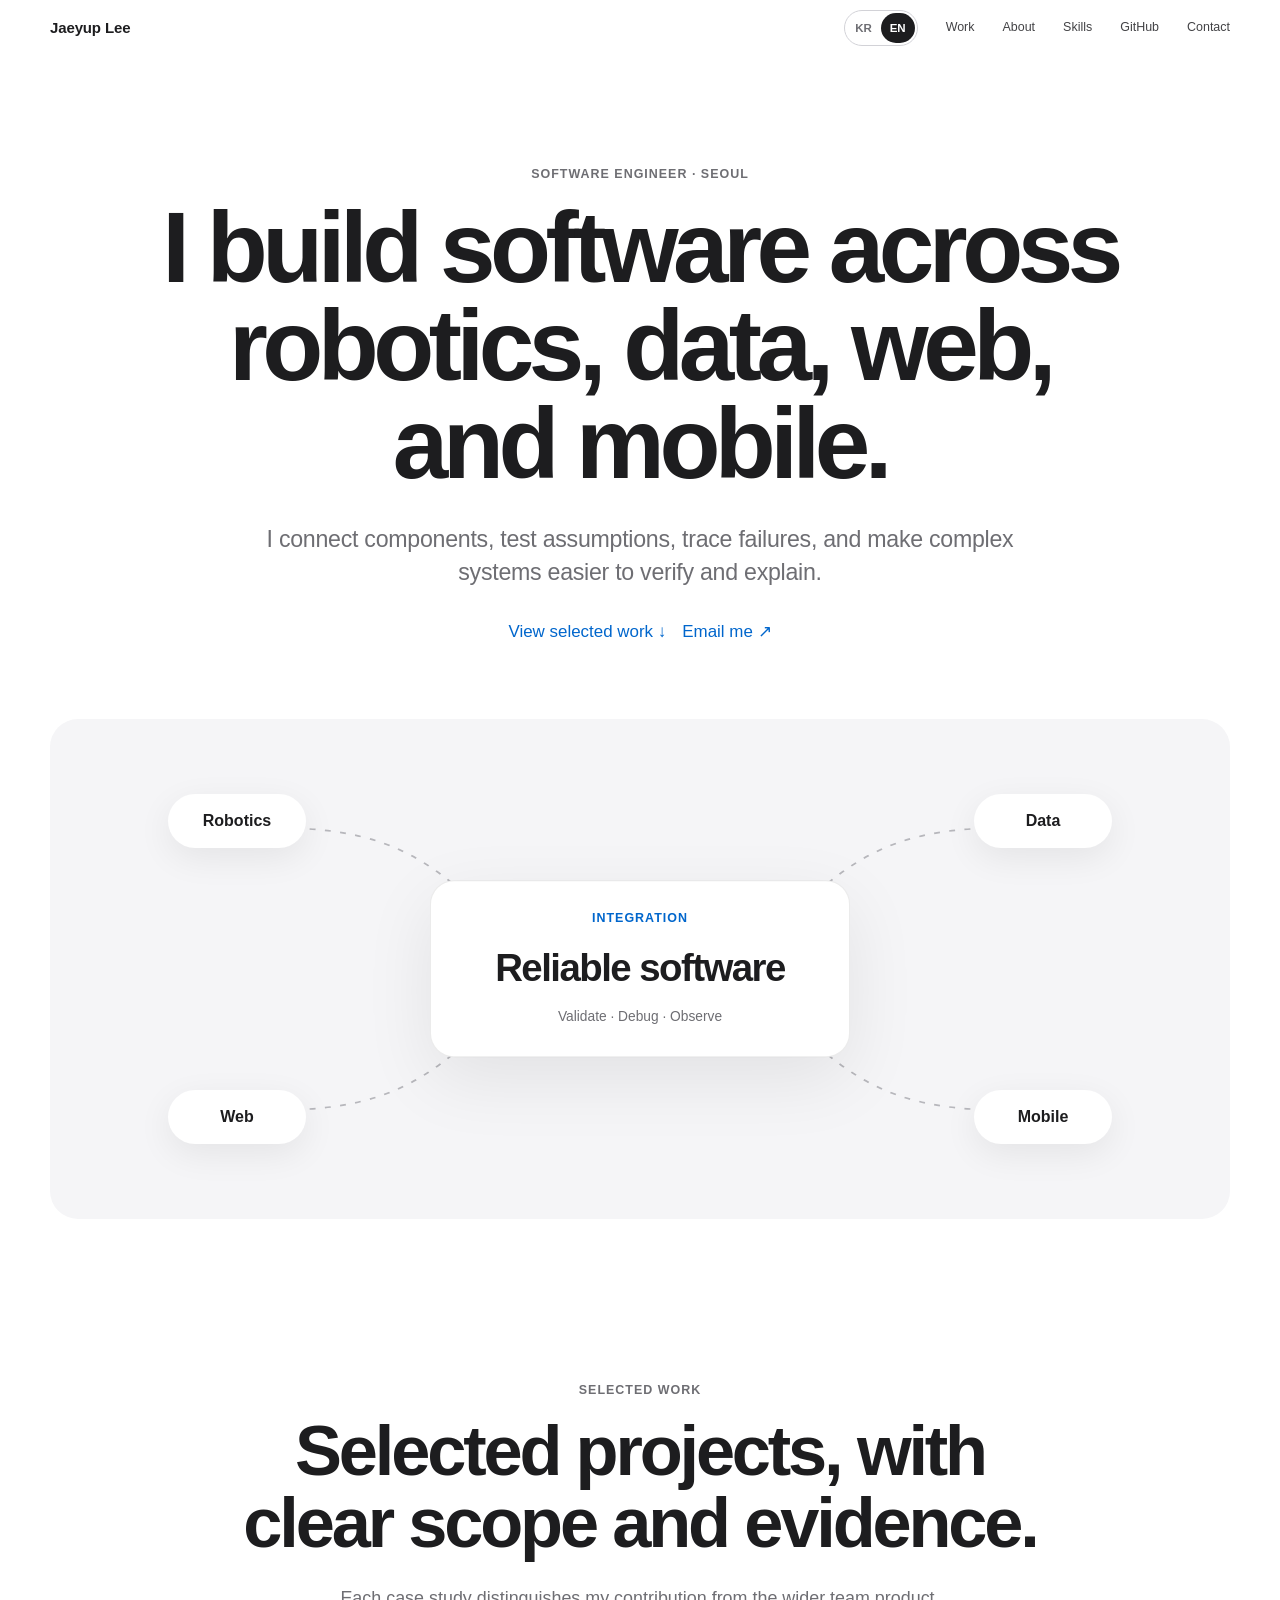
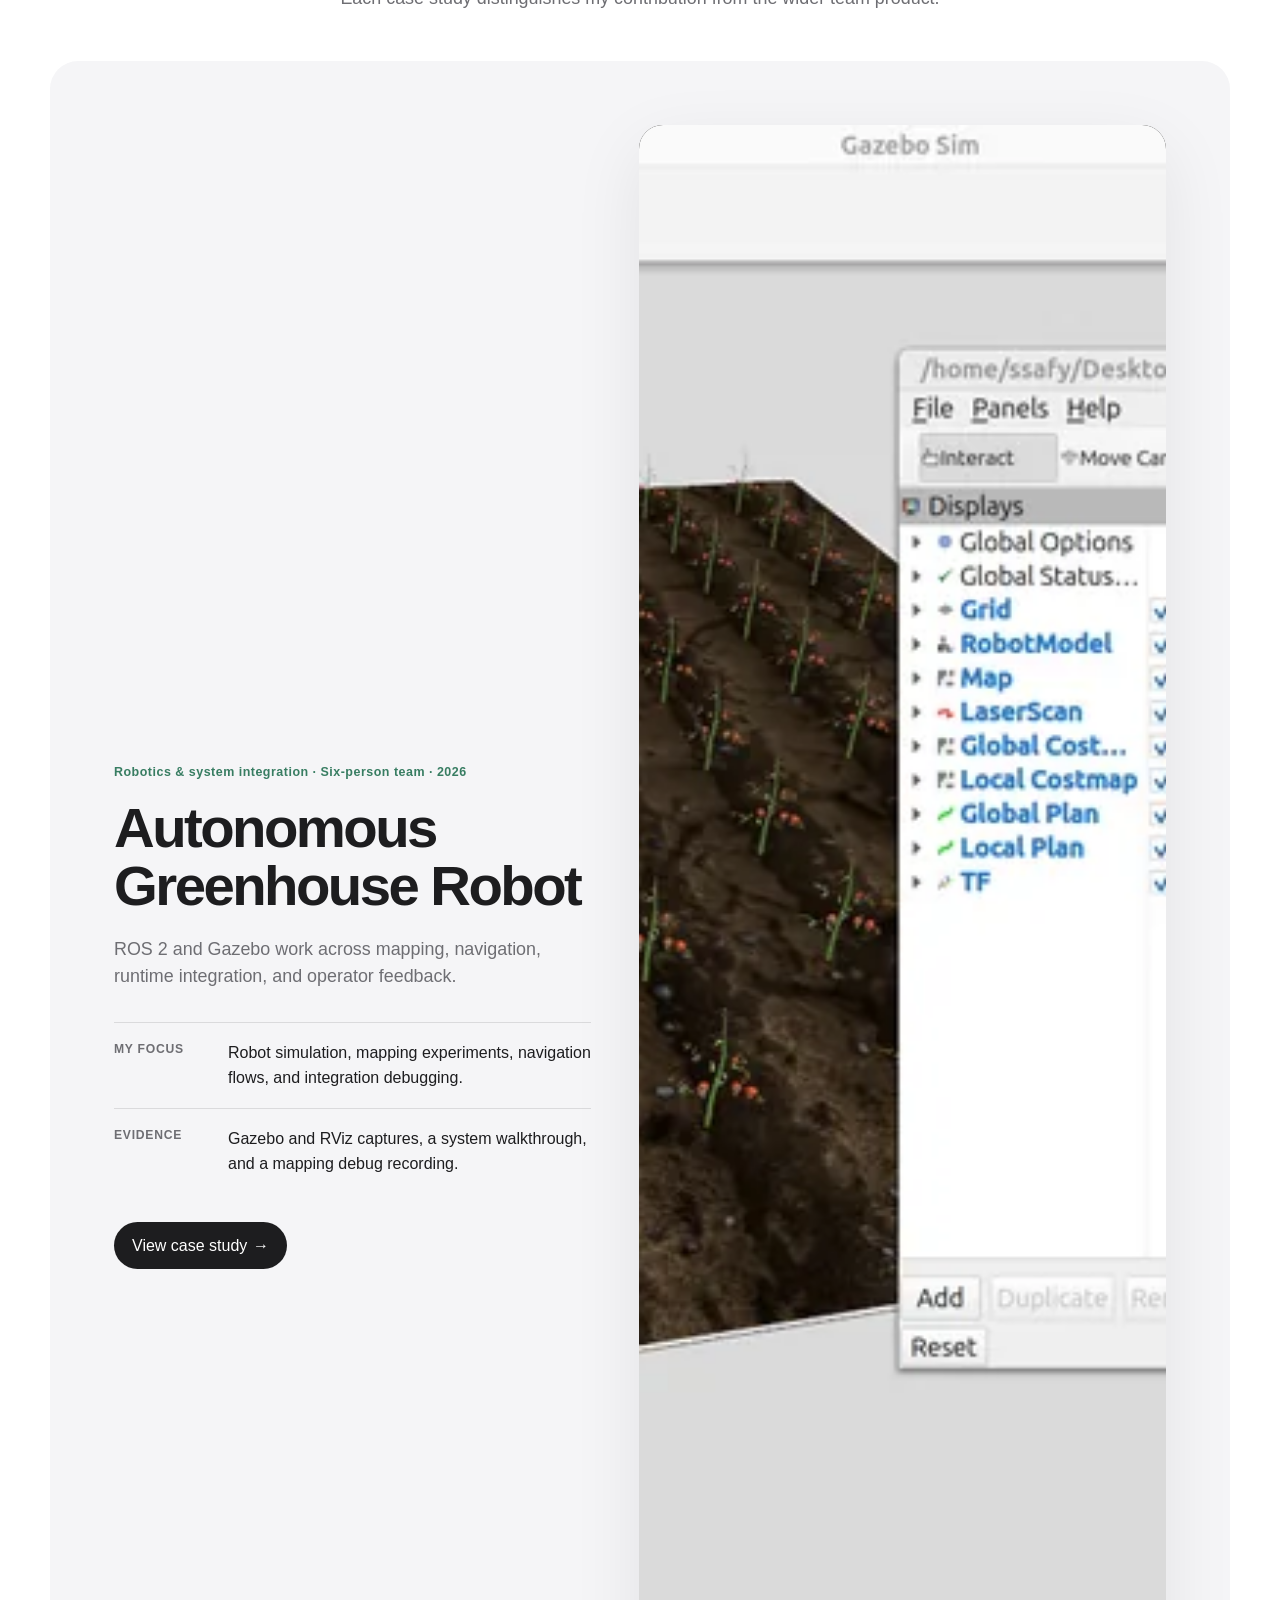
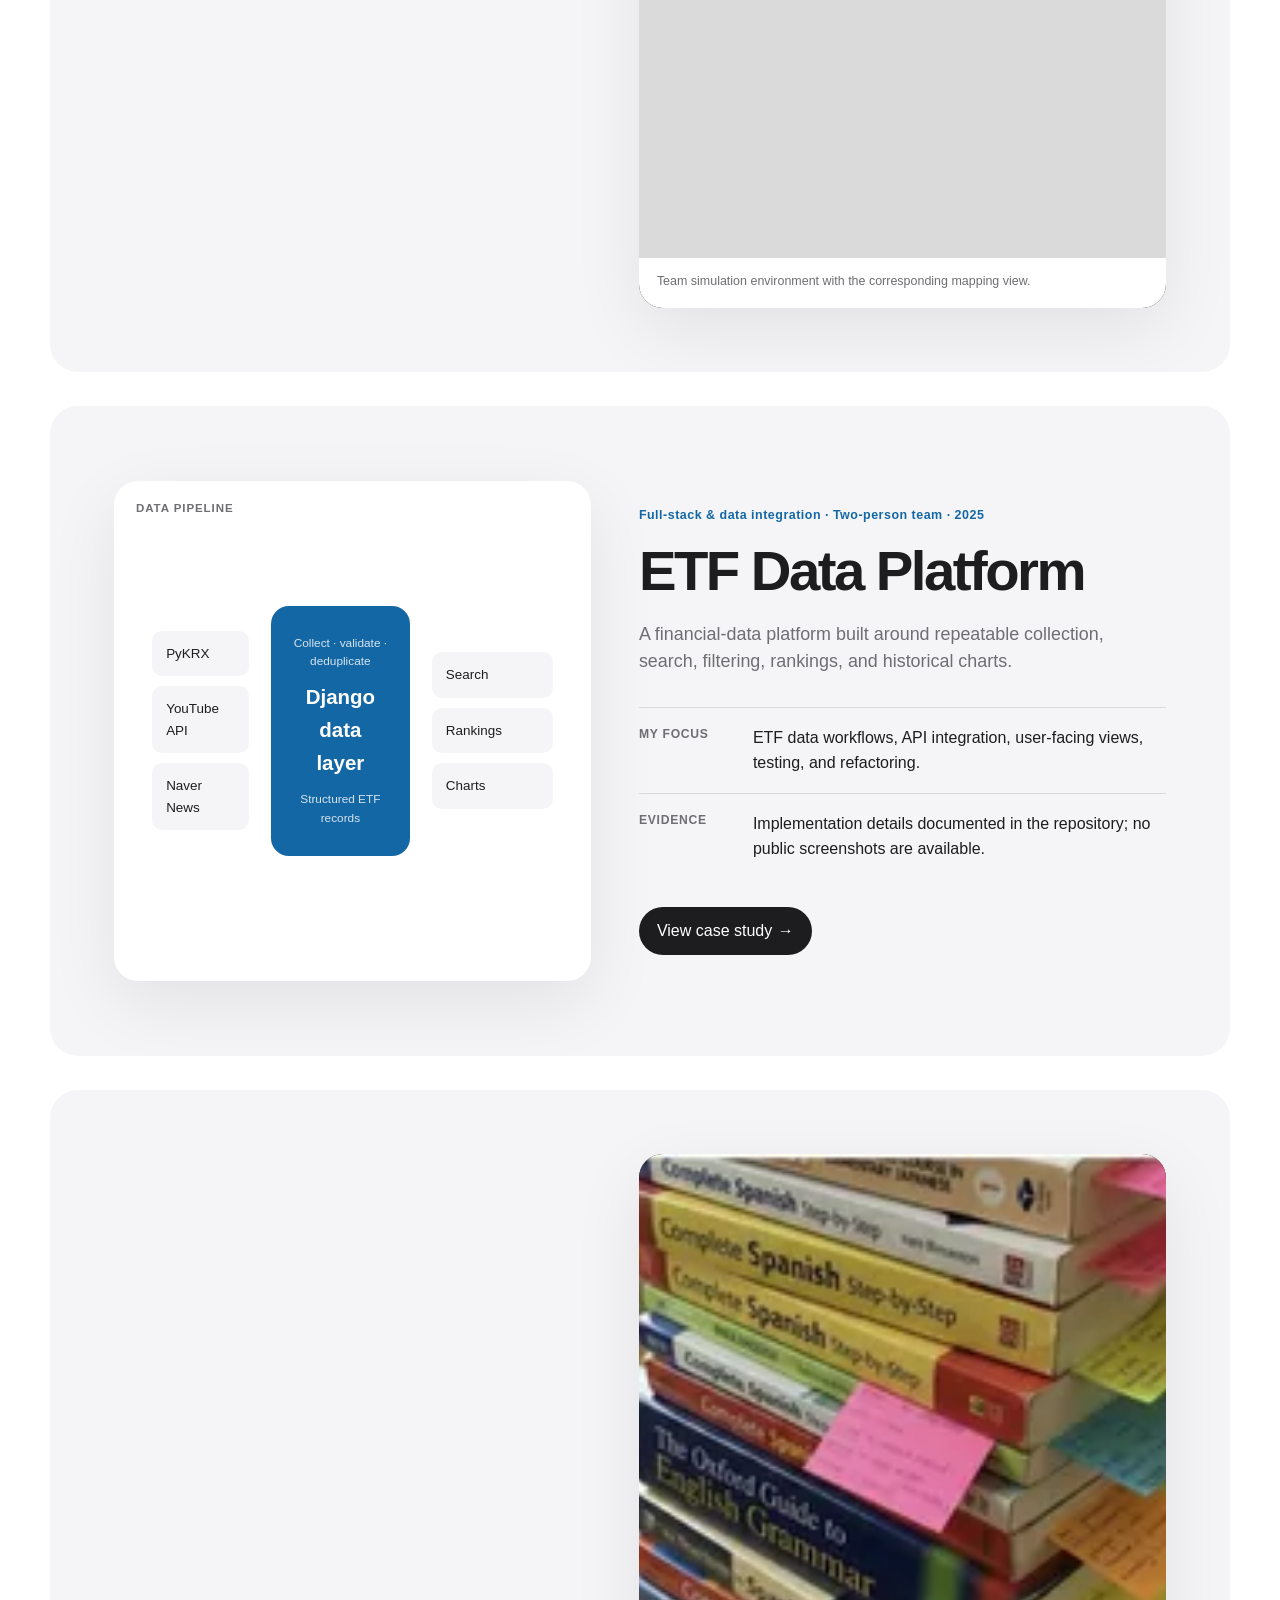
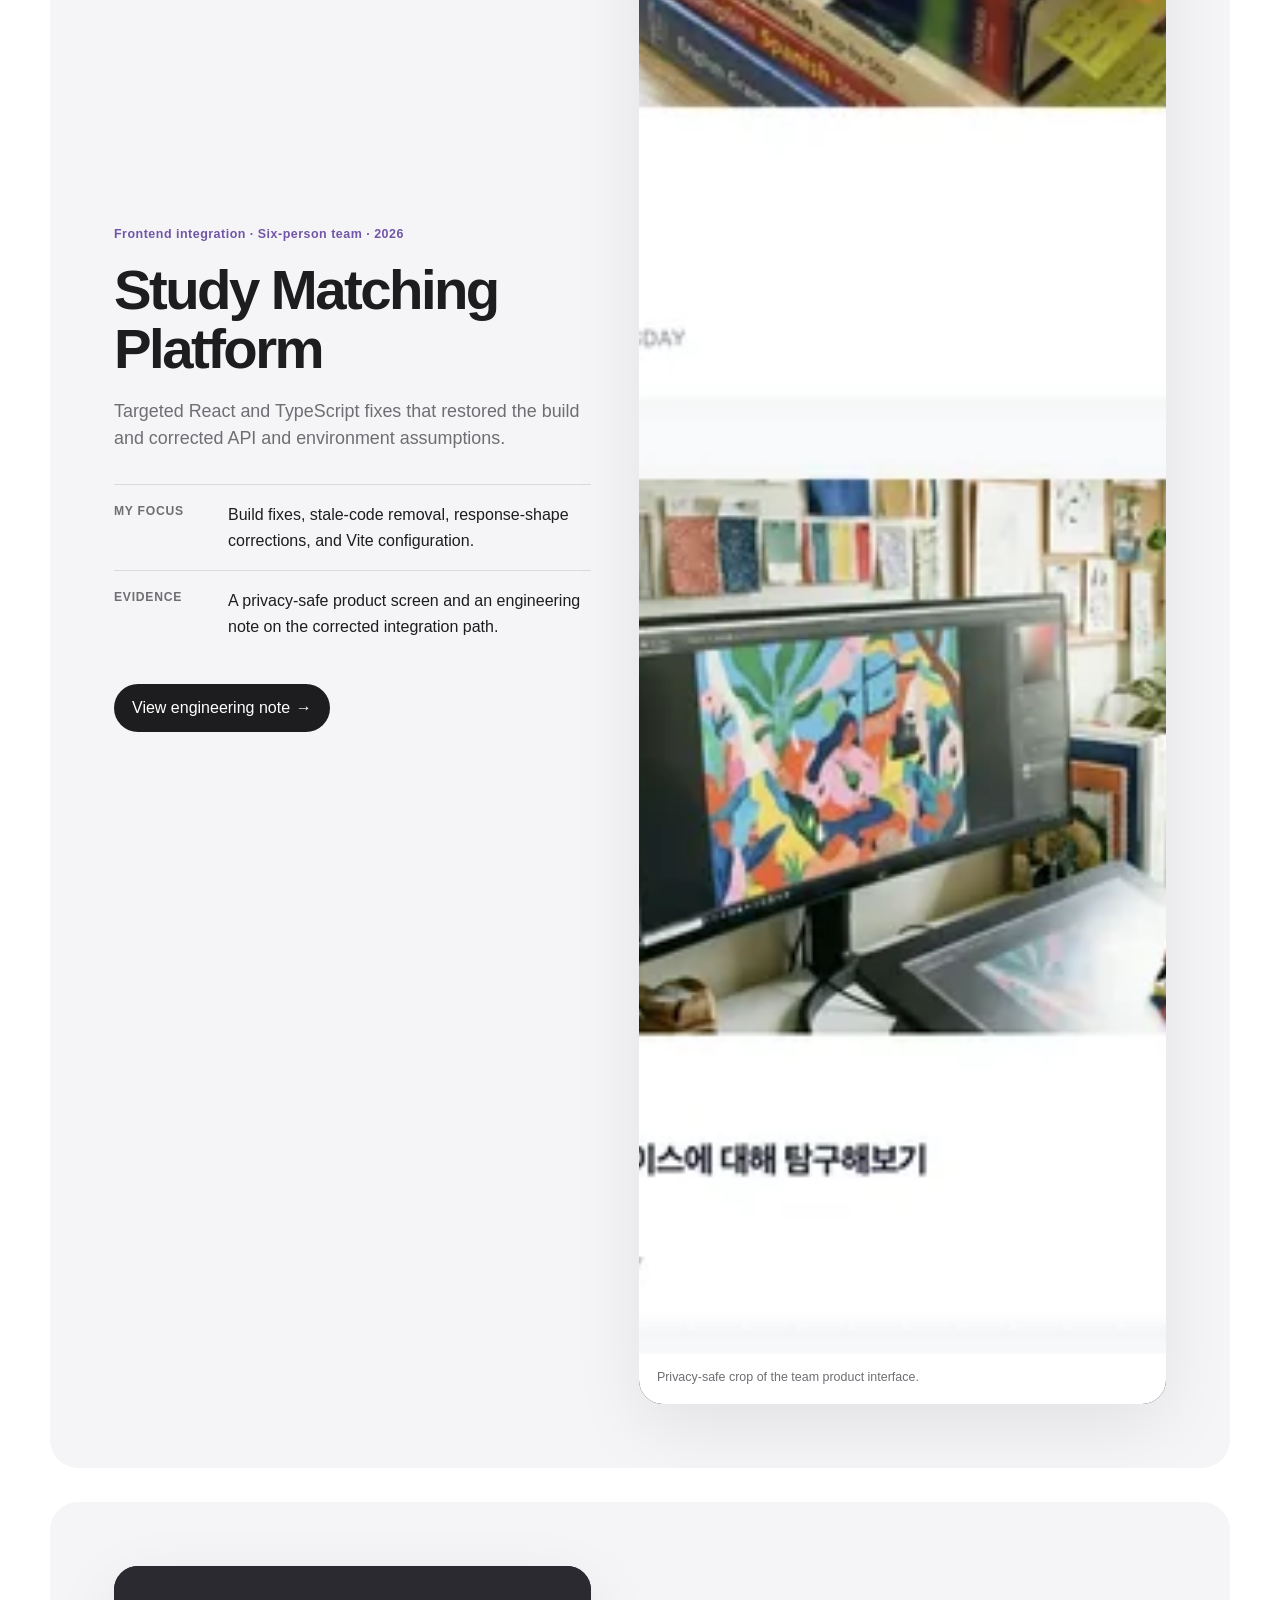
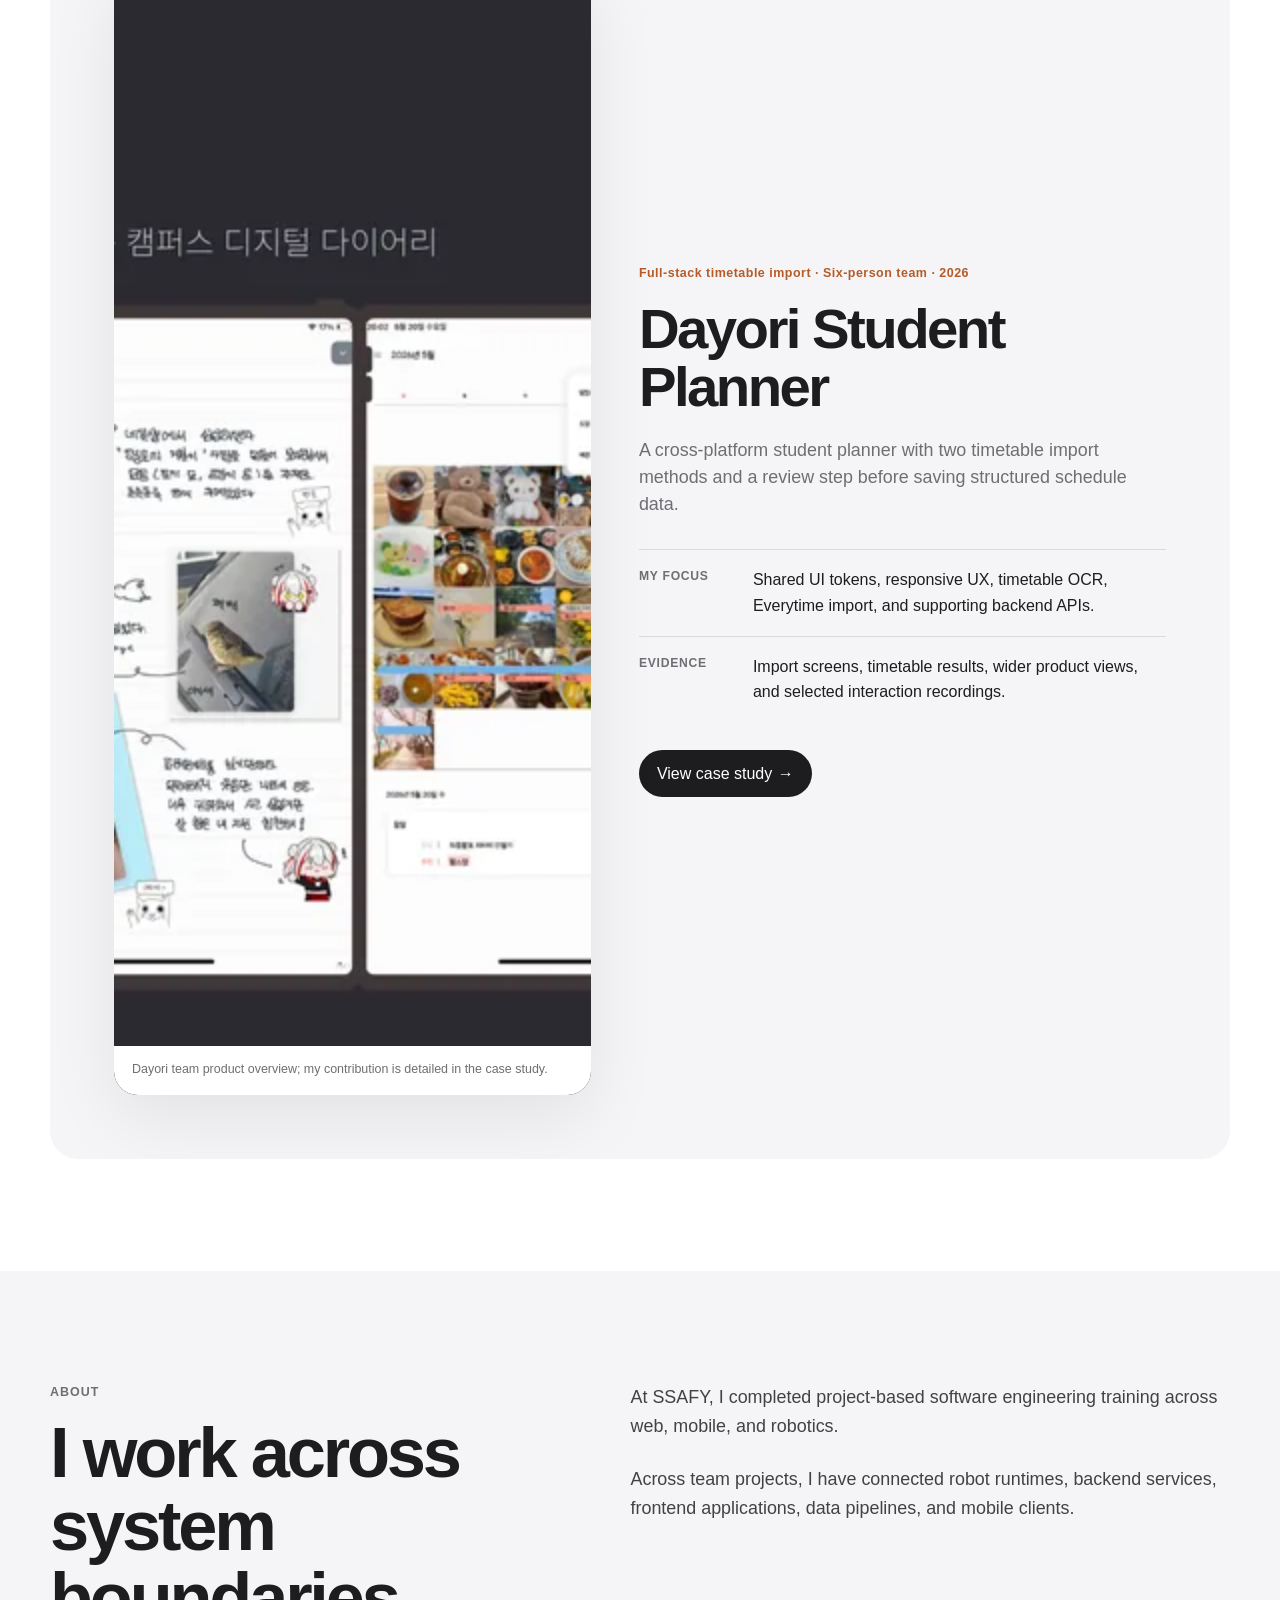
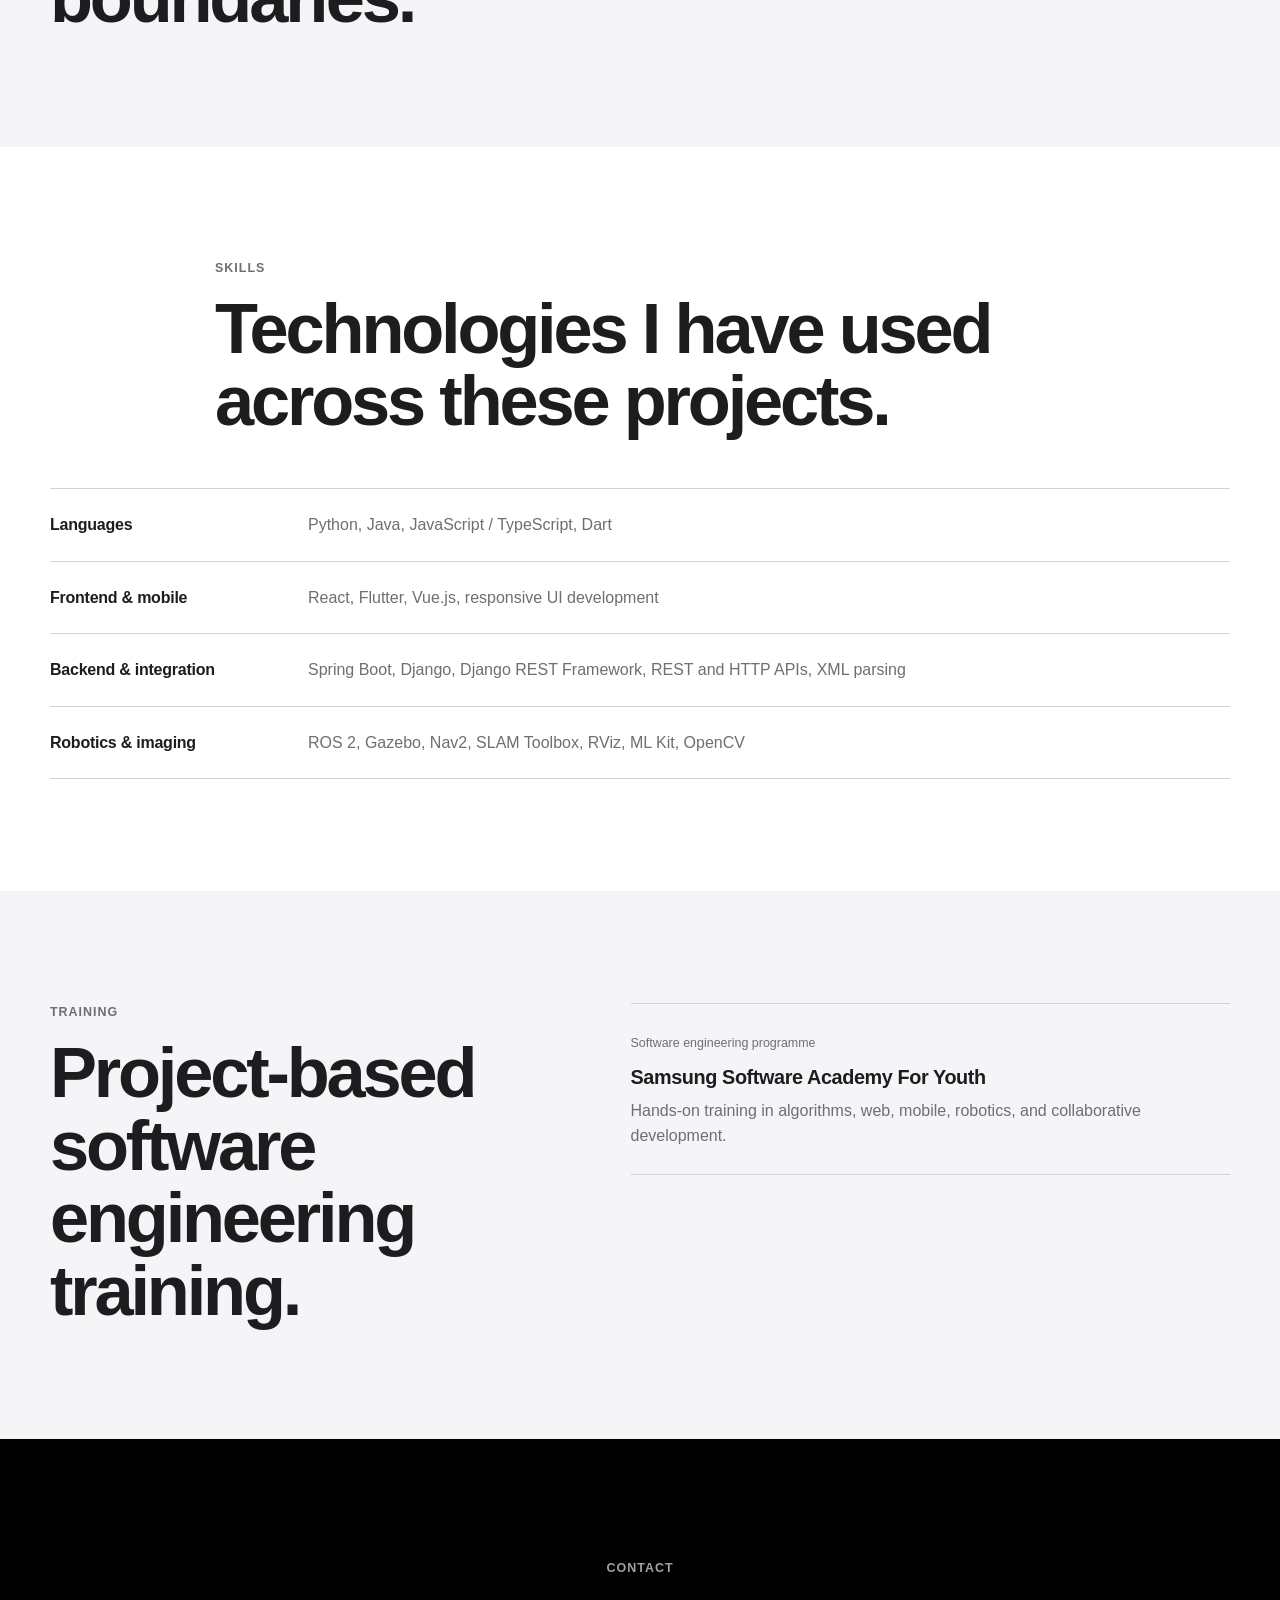
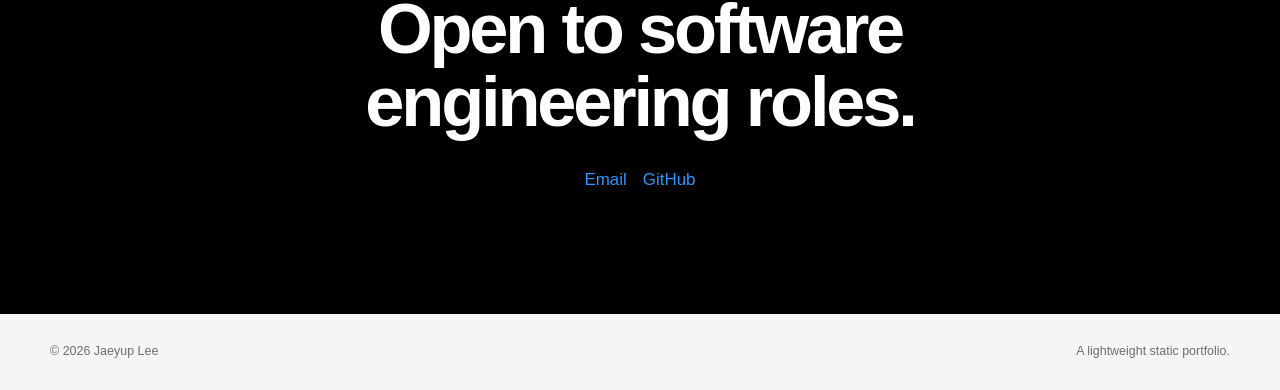
==== commit 436f63c3: "Polish bilingual portfolio copy" ====
--- a/index.html
+++ b/index.html
@@ -3,10 +3,10 @@
 <head>
   <meta charset="utf-8">
   <meta name="viewport" content="width=device-width, initial-scale=1">
-  <meta name="description" content="Portfolio of Jaeyup Lee, a software engineer working across robotics, backend systems, data integration, web, and mobile.">
+  <meta name="description" content="Portfolio of Jaeyup Lee, a software engineer working across robotics, backend integration, data systems, web, and mobile applications.">
   <meta name="theme-color" content="#ffffff">
   <meta property="og:title" content="Jaeyup Lee — Software Engineer">
-  <meta property="og:description" content="Selected engineering work in robotics, data integration, web, and mobile systems.">
+  <meta property="og:description" content="Selected software engineering work across robotics, data systems, web, and mobile applications.">
   <meta property="og:type" content="website">
   <meta property="og:url" content="https://ljy0317.github.io/">
   <link rel="canonical" href="https://ljy0317.github.io/">
@@ -40,8 +40,8 @@
     <section id="top" class="hero">
       <div class="container hero-copy">
         <p class="eyebrow" data-i18n="home.hero.eyebrow">Software Engineer · Seoul</p>
-        <h1 data-i18n="home.hero.title">Building software across robotics, data, web, and mobile.</h1>
-        <p class="hero-lede" data-i18n="home.hero.lede">I focus on integration work: connecting components, validating assumptions, tracing failures, and making system behaviour easier to test and explain.</p>
+        <h1 data-i18n="home.hero.title">I build software across robotics, data, web, and mobile.</h1>
+        <p class="hero-lede" data-i18n="home.hero.lede">I connect components, test assumptions, trace failures, and make complex systems easier to verify and explain.</p>
         <div class="hero-links">
           <a href="#work"><span data-i18n="home.hero.workLink">View selected work</span> <span aria-hidden="true">↓</span></a>
           <a href="mailto:leejaeyup0317@gmail.com"><span data-i18n="home.hero.emailLink">Email me</span> <span aria-hidden="true">↗</span></a>
@@ -55,8 +55,8 @@
         <div class="stage-label stage-label-mobile" data-i18n="home.stage.mobile">Mobile</div>
         <div class="stage-core">
           <span data-i18n="home.stage.integration">Integration</span>
-          <strong data-i18n="home.stage.reliable">Reliable systems</strong>
-          <small data-i18n="home.stage.detail">Validation · Debugging · Observable failures</small>
+          <strong data-i18n="home.stage.reliable">Reliable software</strong>
+          <small data-i18n="home.stage.detail">Validate · Debug · Observe</small>
         </div>
         <svg class="stage-lines" viewBox="0 0 1000 500" aria-hidden="true" preserveAspectRatio="none">
           <path d="M220 110 C350 120 350 215 450 240"/>
@@ -70,8 +70,8 @@
     <section id="work" class="section">
       <div class="container section-heading centered">
         <p class="eyebrow" data-i18n="home.work.eyebrow">Selected work</p>
-        <h2 data-i18n="home.work.title">Projects explained through responsibility, problem, action, and evidence.</h2>
-        <p data-i18n="home.work.intro">Each case study separates the team product from the work I personally handled.</p>
+        <h2 data-i18n="home.work.title">Selected projects, with clear scope and evidence.</h2>
+        <p data-i18n="home.work.intro">Each case study distinguishes my contribution from the wider team product.</p>
       </div>
 
       <div class="container project-stack">
@@ -79,10 +79,10 @@
           <div class="project-copy">
             <p class="project-meta" data-i18n="home.card.greenhouse.meta">Robotics & system integration · Six-person team · 2026</p>
             <h3 data-i18n="home.card.greenhouse.title">Autonomous Greenhouse Robot</h3>
-            <p class="project-summary" data-i18n="home.card.greenhouse.summary">ROS 2 and Gazebo simulation work focused on mapping, navigation behaviour, runtime integration, and operator feedback.</p>
+            <p class="project-summary" data-i18n="home.card.greenhouse.summary">ROS 2 and Gazebo work across mapping, navigation, runtime integration, and operator feedback.</p>
             <dl class="project-details">
               <div><dt data-i18n="common.myFocus">My focus</dt><dd data-i18n="home.card.greenhouse.focus">Robot simulation, mapping experiments, navigation flows, and integration debugging.</dd></div>
-              <div><dt data-i18n="common.evidence">Evidence</dt><dd data-i18n="home.card.greenhouse.evidence">Gazebo/RViz captures, a system walkthrough, and a mapping debug recording.</dd></div>
+              <div><dt data-i18n="common.evidence">Evidence</dt><dd data-i18n="home.card.greenhouse.evidence">Gazebo and RViz captures, a system walkthrough, and a mapping debug recording.</dd></div>
             </dl>
             <div class="project-actions">
               <a class="button-link" href="/projects/greenhouse-robot/"><span data-i18n="home.card.greenhouse.link">View case study</span> <span aria-hidden="true">→</span></a>
@@ -99,7 +99,7 @@
               loading="lazy"
               decoding="async"
             >
-            <figcaption data-i18n="home.card.greenhouse.caption">Team simulation environment and mapping context.</figcaption>
+            <figcaption data-i18n="home.card.greenhouse.caption">Team simulation environment with the corresponding mapping view.</figcaption>
           </figure>
         </article>
 
@@ -107,10 +107,10 @@
           <div class="project-copy">
             <p class="project-meta" data-i18n="home.card.etf.meta">Full-stack & data integration · Two-person team · 2025</p>
             <h3 data-i18n="home.card.etf.title">ETF Data Platform</h3>
-            <p class="project-summary" data-i18n="home.card.etf.summary">A financial-information project centred on repeatable data collection, search, filtering, ranking, and historical views.</p>
-            <dl class="project-details">
-              <div><dt data-i18n="common.myFocus">My focus</dt><dd data-i18n="home.card.etf.focus">ETF data workflows, API integration, user-facing data views, testing, and refactoring.</dd></div>
-              <div><dt data-i18n="common.evidence">Evidence</dt><dd data-i18n="home.card.etf.evidence">Repository-backed implementation notes. No public screenshots are currently available.</dd></div>
+            <p class="project-summary" data-i18n="home.card.etf.summary">A financial-data platform built around repeatable collection, search, filtering, rankings, and historical charts.</p>
+            <dl class="project-details">
+              <div><dt data-i18n="common.myFocus">My focus</dt><dd data-i18n="home.card.etf.focus">ETF data workflows, API integration, user-facing views, testing, and refactoring.</dd></div>
+              <div><dt data-i18n="common.evidence">Evidence</dt><dd data-i18n="home.card.etf.evidence">Implementation details documented in the repository; no public screenshots are available.</dd></div>
             </dl>
             <div class="project-actions">
               <a class="button-link" href="/projects/etf-platform/"><span data-i18n="home.card.etf.link">View case study</span> <span aria-hidden="true">→</span></a>
@@ -120,7 +120,7 @@
             <div class="visual-caption" data-i18n="home.card.etf.pipeline">Data pipeline</div>
             <div class="data-visual">
               <div class="source-list"><span>PyKRX</span><span>YouTube API</span><span>Naver News</span></div>
-              <div class="pipeline-core"><small data-i18n="home.card.etf.collect">Collect · validate · deduplicate</small><strong data-i18n="home.card.etf.service">Django data service</strong><span data-i18n="home.card.etf.records">Searchable ETF records</span></div>
+              <div class="pipeline-core"><small data-i18n="home.card.etf.collect">Collect · validate · deduplicate</small><strong data-i18n="home.card.etf.service">Django data layer</strong><span data-i18n="home.card.etf.records">Structured ETF records</span></div>
               <div class="output-list"><span data-i18n="home.card.etf.search">Search</span><span data-i18n="home.card.etf.rankings">Rankings</span><span data-i18n="home.card.etf.charts">Charts</span></div>
             </div>
           </div>
@@ -130,10 +130,10 @@
           <div class="project-copy">
             <p class="project-meta" data-i18n="home.card.study.meta">Frontend integration · Six-person team · 2026</p>
             <h3 data-i18n="home.card.study.title">Study Matching Platform</h3>
-            <p class="project-summary" data-i18n="home.card.study.summary">Targeted React and TypeScript work to restore build reliability and remove incorrect API and environment assumptions.</p>
-            <dl class="project-details">
-              <div><dt data-i18n="common.myFocus">My focus</dt><dd data-i18n="home.card.study.focus">Build fixes, stale code removal, API-response assumptions, and Vite environment configuration.</dd></div>
-              <div><dt data-i18n="common.evidence">Evidence</dt><dd data-i18n="home.card.study.evidence">A privacy-safe team product screen and an engineering explanation of the corrected integration path.</dd></div>
+            <p class="project-summary" data-i18n="home.card.study.summary">Targeted React and TypeScript fixes that restored the build and corrected API and environment assumptions.</p>
+            <dl class="project-details">
+              <div><dt data-i18n="common.myFocus">My focus</dt><dd data-i18n="home.card.study.focus">Build fixes, stale-code removal, response-shape corrections, and Vite configuration.</dd></div>
+              <div><dt data-i18n="common.evidence">Evidence</dt><dd data-i18n="home.card.study.evidence">A privacy-safe product screen and an engineering note on the corrected integration path.</dd></div>
             </dl>
             <div class="project-actions">
               <a class="button-link" href="/projects/study-platform/"><span data-i18n="home.card.study.link">View engineering note</span> <span aria-hidden="true">→</span></a>
@@ -158,10 +158,10 @@
           <div class="project-copy">
             <p class="project-meta" data-i18n="home.card.dayori.meta">Full-stack timetable import · Six-person team · 2026</p>
             <h3 data-i18n="home.card.dayori.title">Dayori Student Planner</h3>
-            <p class="project-summary" data-i18n="home.card.dayori.summary">A cross-platform academic planner with two timetable-import paths and a review workflow for structured schedule data.</p>
-            <dl class="project-details">
-              <div><dt data-i18n="common.myFocus">My focus</dt><dd data-i18n="home.card.dayori.focus">Shared UI tokens and responsive UX, timetable OCR and Everytime import, and related backend APIs.</dd></div>
-              <div><dt data-i18n="common.evidence">Evidence</dt><dd data-i18n="home.card.dayori.evidence">Import screens, timetable results, product-context screens, and selected interaction recordings.</dd></div>
+            <p class="project-summary" data-i18n="home.card.dayori.summary">A cross-platform student planner with two timetable import methods and a review step before saving structured schedule data.</p>
+            <dl class="project-details">
+              <div><dt data-i18n="common.myFocus">My focus</dt><dd data-i18n="home.card.dayori.focus">Shared UI tokens, responsive UX, timetable OCR, Everytime import, and supporting backend APIs.</dd></div>
+              <div><dt data-i18n="common.evidence">Evidence</dt><dd data-i18n="home.card.dayori.evidence">Import screens, timetable results, wider product views, and selected interaction recordings.</dd></div>
             </dl>
             <div class="project-actions">
               <a class="button-link" href="/projects/timetable-planner/"><span data-i18n="home.card.dayori.link">View case study</span> <span aria-hidden="true">→</span></a>
@@ -178,7 +178,7 @@
               loading="lazy"
               decoding="async"
             >
-            <figcaption data-i18n="home.card.dayori.caption">Dayori team product overview; individual work is detailed in the case study.</figcaption>
+            <figcaption data-i18n="home.card.dayori.caption">Dayori team product overview; my contribution is detailed in the case study.</figcaption>
           </figure>
         </article>
       </div>
@@ -186,30 +186,29 @@
 
     <section id="about" class="section about-section">
       <div class="container two-column">
-        <div><p class="eyebrow" data-i18n="home.about.eyebrow">About</p><h2 data-i18n="home.about.title">From communication studies to software systems.</h2></div>
+        <div><p class="eyebrow" data-i18n="home.about.eyebrow">About</p><h2 data-i18n="home.about.title">I work across system boundaries.</h2></div>
         <div class="body-copy">
-          <p data-i18n="home.about.education">I studied English Language and Culture at Hanyang University ERICA before completing intensive software engineering training at SSAFY.</p>
-          <p data-i18n="home.about.work">Across team projects, I worked at the boundaries between robotics, backend services, frontend integration, data workflows, and mobile applications.</p>
+          <p data-i18n="home.about.education">At SSAFY, I completed project-based software engineering training across web, mobile, and robotics.</p>
+          <p data-i18n="home.about.work">Across team projects, I have connected robot runtimes, backend services, frontend applications, data pipelines, and mobile clients.</p>
         </div>
       </div>
     </section>
 
     <section id="skills" class="section">
-      <div class="container section-heading"><p class="eyebrow" data-i18n="home.skills.eyebrow">Skills</p><h2 data-i18n="home.skills.title">Technologies used in verified project contributions.</h2></div>
+      <div class="container section-heading"><p class="eyebrow" data-i18n="home.skills.eyebrow">Skills</p><h2 data-i18n="home.skills.title">Technologies I have used across these projects.</h2></div>
       <div class="container skill-table">
         <div><h3 data-i18n="home.skills.languages">Languages</h3><p>Python, Java, JavaScript / TypeScript, Dart</p></div>
-        <div><h3 data-i18n="home.skills.frontend">Frontend & mobile</h3><p data-i18n="home.skills.frontendList">React, Flutter, Vue.js, responsive UI implementation</p></div>
-        <div><h3 data-i18n="home.skills.backend">Backend & integration</h3><p data-i18n="home.skills.backendList">Spring Boot, Django, Django REST Framework, REST / HTTP APIs, XML parsing</p></div>
+        <div><h3 data-i18n="home.skills.frontend">Frontend & mobile</h3><p data-i18n="home.skills.frontendList">React, Flutter, Vue.js, responsive UI development</p></div>
+        <div><h3 data-i18n="home.skills.backend">Backend & integration</h3><p data-i18n="home.skills.backendList">Spring Boot, Django, Django REST Framework, REST and HTTP APIs, XML parsing</p></div>
         <div><h3 data-i18n="home.skills.robotics">Robotics & imaging</h3><p>ROS 2, Gazebo, Nav2, SLAM Toolbox, RViz, ML Kit, OpenCV</p></div>
       </div>
     </section>
 
     <section class="section education-section">
       <div class="container education-grid">
-        <div><p class="eyebrow" data-i18n="home.education.eyebrow">Education</p><h2 data-i18n="home.education.title">Technical training and an international communication foundation.</h2></div>
+        <div><p class="eyebrow" data-i18n="home.education.eyebrow">Training</p><h2 data-i18n="home.education.title">Project-based software engineering training.</h2></div>
         <div class="education-list">
-          <article><time data-i18n="home.education.ssafyType">Software engineering training</time><h3 data-i18n="home.education.ssafyName">Samsung Software Academy For Youth</h3><p data-i18n="home.education.ssafyDetail">Project-based training across algorithms, web, mobile, robotics, and team development.</p></article>
-          <article><time data-i18n="home.education.degreeType">Bachelor's degree</time><h3>Hanyang University ERICA</h3><p data-i18n="home.education.degreeDetail">English Language and Culture.</p></article>
+          <article><time data-i18n="home.education.ssafyType">Software engineering programme</time><h3 data-i18n="home.education.ssafyName">Samsung Software Academy For Youth</h3><p data-i18n="home.education.ssafyDetail">Hands-on training in algorithms, web, mobile, robotics, and collaborative development.</p></article>
         </div>
       </div>
     </section>
@@ -217,7 +216,7 @@
     <section class="contact-section" id="contact">
       <div class="container contact-inner">
         <p class="eyebrow" data-i18n="home.contact.eyebrow">Contact</p>
-        <h2 data-i18n="home.contact.title">Open to software engineering opportunities.</h2>
+        <h2 data-i18n="home.contact.title">Open to software engineering roles.</h2>
         <div class="contact-links">
           <a href="mailto:leejaeyup0317@gmail.com" data-i18n="common.email">Email</a>
           <a href="https://github.com/LJY0317" target="_blank" rel="noreferrer">GitHub</a>
@@ -229,7 +228,7 @@
   <footer class="site-footer">
     <div class="container footer-inner">
       <p>© <span data-year></span> Jaeyup Lee</p>
-      <p data-i18n="home.footer.note">Built as a lightweight static portfolio.</p>
+      <p data-i18n="home.footer.note">A lightweight static portfolio.</p>
     </div>
   </footer>
 </body>
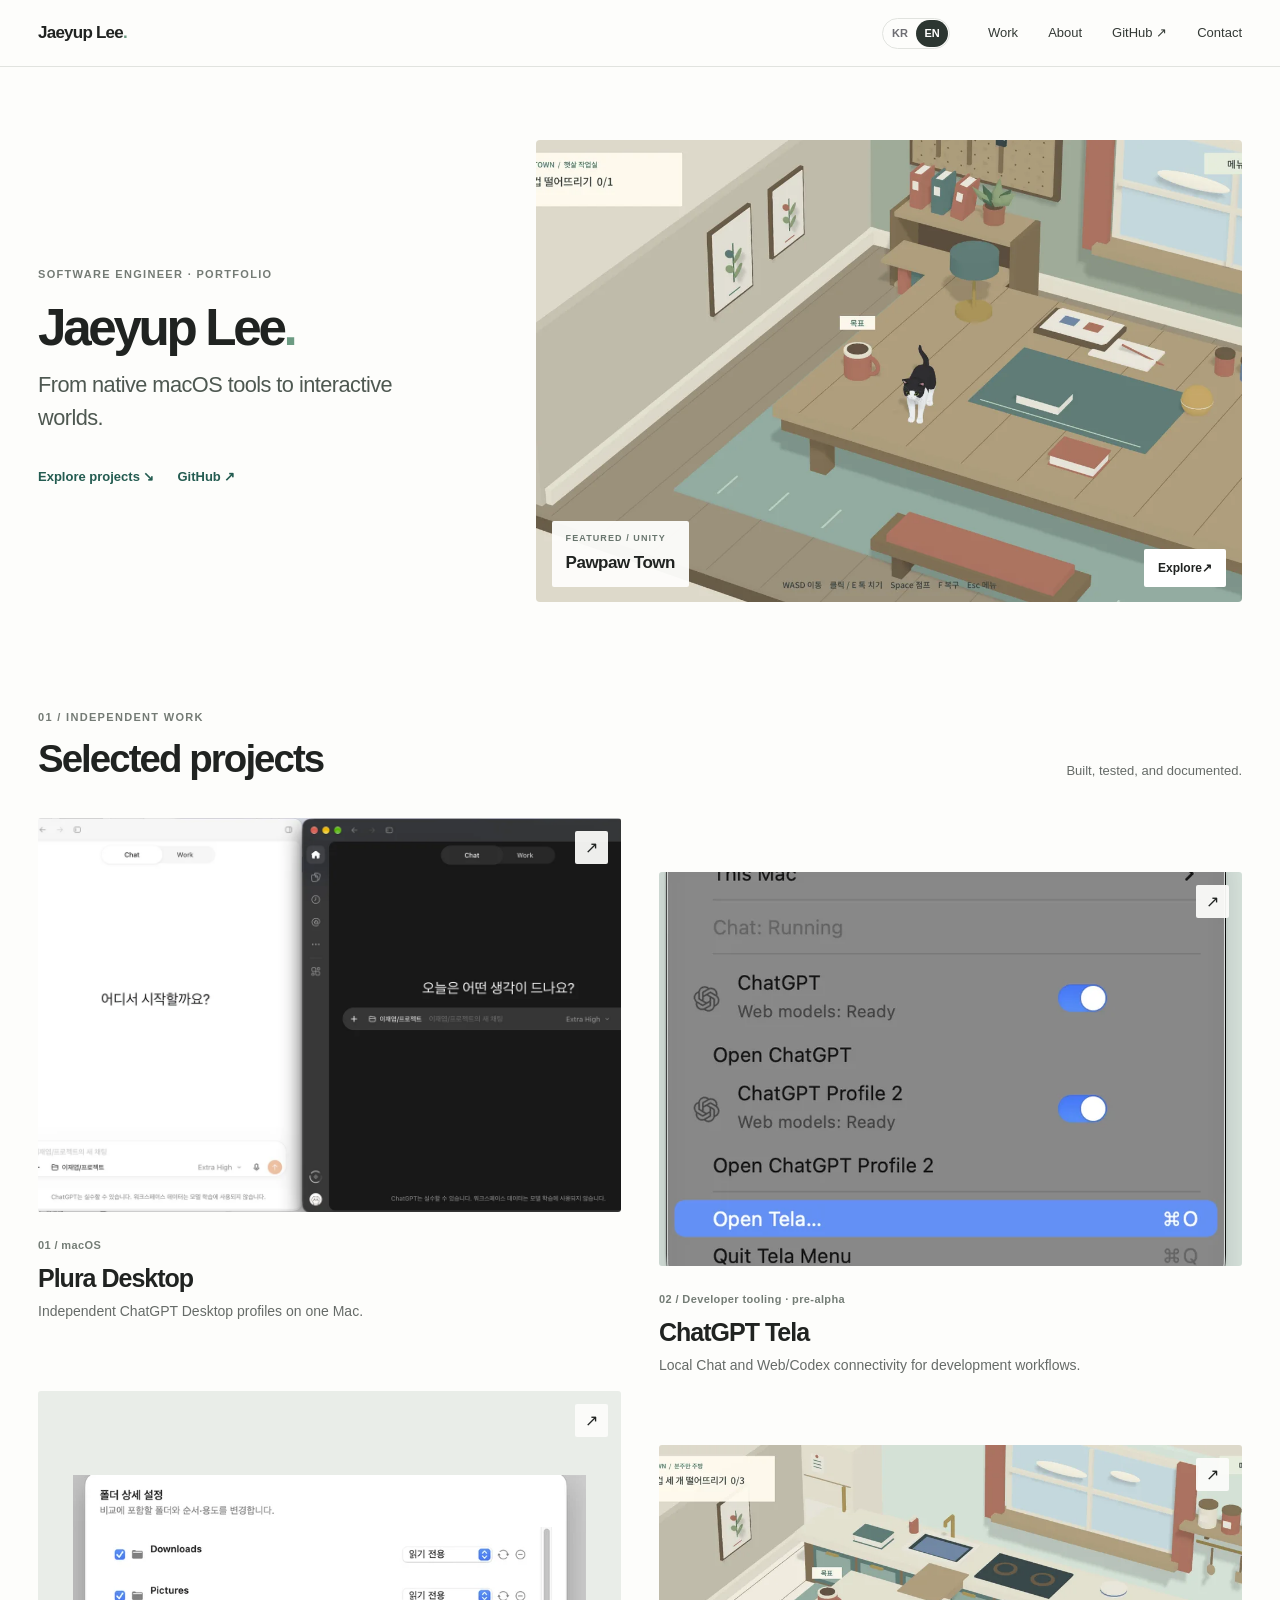
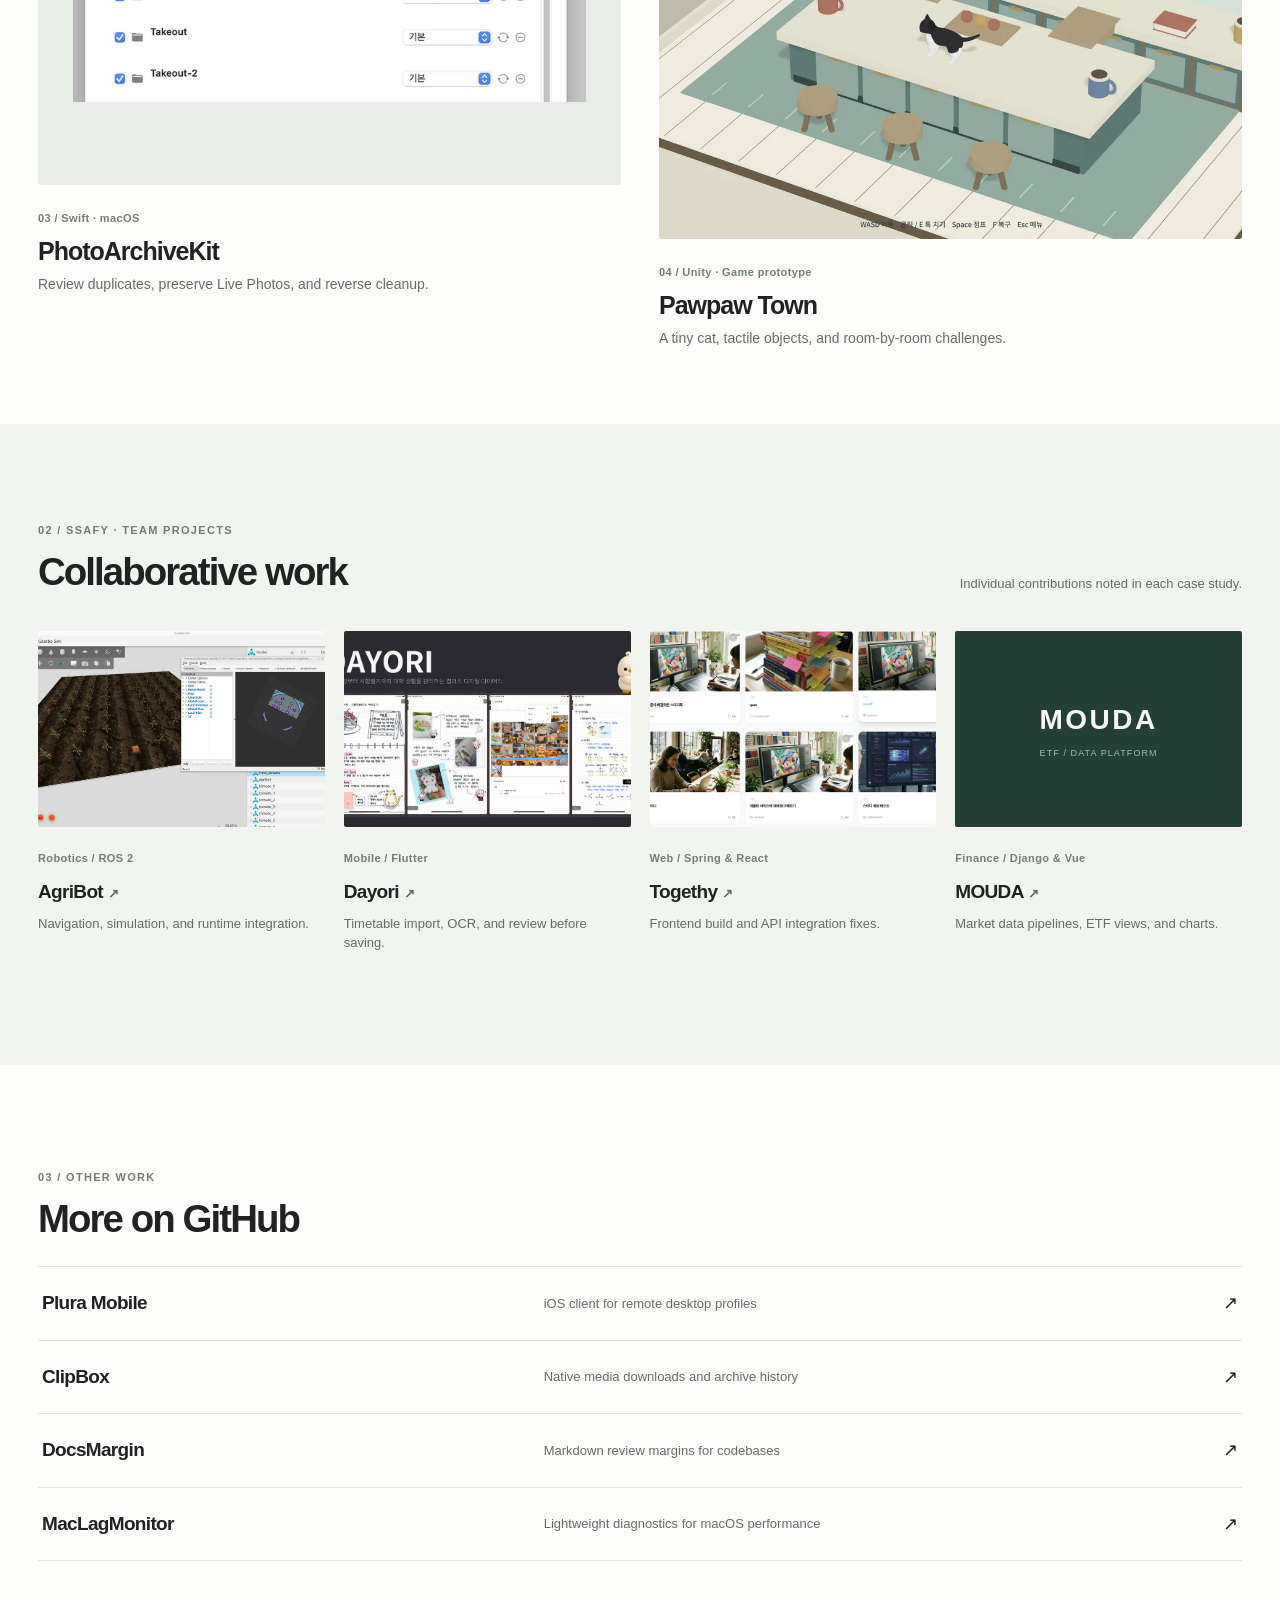
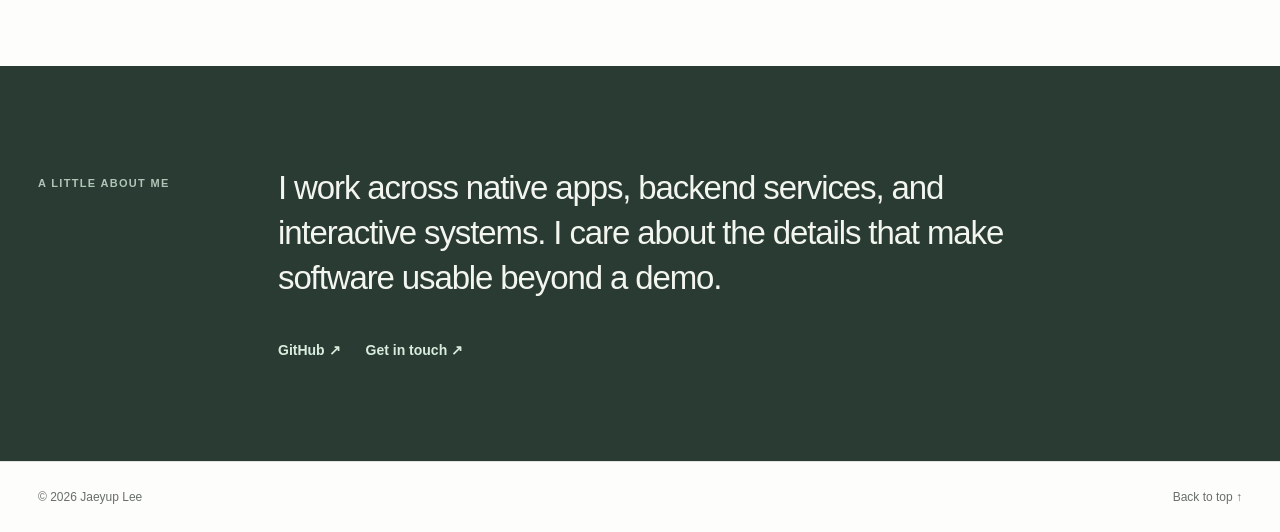
==== commit 32f04f93: "feat: rebuild portfolio as a media-first project showcase" ====
--- a/index.html
+++ b/index.html
@@ -3,233 +3,150 @@
 <head>
   <meta charset="utf-8">
   <meta name="viewport" content="width=device-width, initial-scale=1">
-  <meta name="description" content="Portfolio of Jaeyup Lee, a software engineer working across robotics, backend integration, data systems, web, and mobile applications.">
-  <meta name="theme-color" content="#ffffff">
+  <meta name="description" content="Jaeyup Lee — software engineer. Selected work in macOS tools, native apps, robotics, and interactive products.">
+  <meta name="theme-color" content="#fdfdfb">
+  <meta property="og:type" content="website">
   <meta property="og:title" content="Jaeyup Lee — Software Engineer">
-  <meta property="og:description" content="Selected software engineering work across robotics, data systems, web, and mobile applications.">
-  <meta property="og:type" content="website">
+  <meta property="og:description" content="Selected projects, real demos, and engineering notes.">
+  <meta property="og:image" content="https://ljy0317.github.io/assets/media/pawpaw-workshop.webp">
   <meta property="og:url" content="https://ljy0317.github.io/">
   <link rel="canonical" href="https://ljy0317.github.io/">
   <title>Jaeyup Lee — Software Engineer</title>
   <link rel="icon" href="/favicon.svg" type="image/svg+xml">
   <link rel="stylesheet" href="/assets/css/base.css">
-  <link rel="stylesheet" href="/assets/css/home.css">
+  <link rel="stylesheet" href="/assets/css/showcase.css">
   <script src="/assets/js/main.js" defer></script>
+  <script src="/assets/js/showcase.js" defer></script>
 </head>
-<body data-page="home">
+<body data-page="home" class="studio">
   <a class="skip-link" href="#main" data-i18n="a11y.skip">Skip to content</a>
-
-  <header class="site-header" data-header>
+  <header class="site-header studio-header" data-header>
     <div class="container header-inner">
-      <a class="site-name" href="#top">Jaeyup Lee</a>
-      <button class="nav-toggle" type="button" aria-expanded="false" aria-controls="primary-nav" data-nav-toggle>
-        <span class="sr-only" data-nav-toggle-label>Open navigation</span>
-        <span></span><span></span>
-      </button>
-      <nav id="primary-nav" class="primary-nav" aria-label="Primary navigation" data-i18n-aria-label="a11y.primaryNav" data-nav>
+      <a class="site-name" href="#top">Jaeyup Lee<span class="brand-point">.</span></a>
+      <button class="nav-toggle" type="button" aria-expanded="false" aria-controls="primary-nav" data-nav-toggle><span class="sr-only" data-nav-toggle-label>Open navigation</span><span></span><span></span></button>
+      <nav class="primary-nav" id="primary-nav" aria-label="Primary navigation" data-i18n-aria-label="a11y.primaryNav" data-nav>
         <a href="#work" data-i18n="nav.work">Work</a>
         <a href="#about" data-i18n="nav.about">About</a>
-        <a href="#skills" data-i18n="nav.skills">Skills</a>
-        <a href="https://github.com/LJY0317" target="_blank" rel="noreferrer">GitHub</a>
+        <a href="https://github.com/LJY0317" target="_blank" rel="noreferrer">GitHub <span aria-hidden="true">↗</span></a>
         <a href="mailto:leejaeyup0317@gmail.com" data-i18n="nav.contact">Contact</a>
       </nav>
     </div>
   </header>
-
-  <main id="main">
-    <section id="top" class="hero">
-      <div class="container hero-copy">
-        <p class="eyebrow" data-i18n="home.hero.eyebrow">Software Engineer · Seoul</p>
-        <h1 data-i18n="home.hero.title">I build software across robotics, data, web, and mobile.</h1>
-        <p class="hero-lede" data-i18n="home.hero.lede">I connect components, test assumptions, trace failures, and make complex systems easier to verify and explain.</p>
-        <div class="hero-links">
-          <a href="#work"><span data-i18n="home.hero.workLink">View selected work</span> <span aria-hidden="true">↓</span></a>
-          <a href="mailto:leejaeyup0317@gmail.com"><span data-i18n="home.hero.emailLink">Email me</span> <span aria-hidden="true">↗</span></a>
+  <main id="main" class="studio-main">
+    <section id="top" class="container introduction">
+      <div class="introduction-copy">
+        <p class="micro-label" data-i18n="showcase.hero.kicker">SOFTWARE ENGINEER · PORTFOLIO</p>
+        <h1>Jaeyup Lee<span class="brand-point">.</span></h1>
+        <p class="intro-statement" data-i18n="showcase.hero.statement">From native macOS tools to interactive worlds.</p>
+        <div class="intro-actions">
+          <a href="#work" data-i18n="showcase.hero.browse">Explore projects <span aria-hidden="true">↘</span></a>
+          <a href="https://github.com/LJY0317" target="_blank" rel="noreferrer">GitHub ↗</a>
         </div>
       </div>
-
-      <div class="container hero-stage" aria-label="Areas of engineering work" data-i18n-aria-label="home.stage.aria">
-        <div class="stage-label stage-label-robotics" data-i18n="home.stage.robotics">Robotics</div>
-        <div class="stage-label stage-label-data" data-i18n="home.stage.data">Data</div>
-        <div class="stage-label stage-label-web" data-i18n="home.stage.web">Web</div>
-        <div class="stage-label stage-label-mobile" data-i18n="home.stage.mobile">Mobile</div>
-        <div class="stage-core">
-          <span data-i18n="home.stage.integration">Integration</span>
-          <strong data-i18n="home.stage.reliable">Reliable software</strong>
-          <small data-i18n="home.stage.detail">Validate · Debug · Observe</small>
+      <div class="cover-figure">
+        <video class="cover-video" data-loop-video autoplay muted playsinline loop preload="metadata" poster="/assets/media/pawpaw-workshop.webp" aria-label="Pawpaw Town gameplay showing a cat exploring a room">
+          <source src="/assets/media/pawpaw-workshop-loop.mp4" type="video/mp4">
+        </video>
+        <div class="cover-caption">
+          <span><small>FEATURED / UNITY</small><strong>Pawpaw Town</strong></span>
+          <a href="/projects/pawpaw-town/" aria-label="View Pawpaw Town case study">Explore <span aria-hidden="true">↗</span></a>
         </div>
-        <svg class="stage-lines" viewBox="0 0 1000 500" aria-hidden="true" preserveAspectRatio="none">
-          <path d="M220 110 C350 120 350 215 450 240"/>
-          <path d="M780 110 C650 120 650 215 550 240"/>
-          <path d="M220 390 C350 380 350 285 450 260"/>
-          <path d="M780 390 C650 380 650 285 550 260"/>
-        </svg>
+        <button class="motion-toggle" type="button" data-motion-toggle aria-label="Pause animation" title="Pause animation">Ⅱ</button>
       </div>
     </section>
 
-    <section id="work" class="section">
-      <div class="container section-heading centered">
-        <p class="eyebrow" data-i18n="home.work.eyebrow">Selected work</p>
-        <h2 data-i18n="home.work.title">Selected projects, with clear scope and evidence.</h2>
-        <p data-i18n="home.work.intro">Each case study distinguishes my contribution from the wider team product.</p>
+    <section id="work" class="container work-section">
+      <div class="section-bar">
+        <div><span class="micro-label" data-i18n="showcase.work.kicker">01 / INDEPENDENT WORK</span><h2 data-i18n="showcase.work.title">Selected projects</h2></div>
+        <span class="section-aside" data-i18n="showcase.work.aside">Built, tested, and documented.</span>
       </div>
-
-      <div class="container project-stack">
-        <article class="project-panel project-robotics">
-          <div class="project-copy">
-            <p class="project-meta" data-i18n="home.card.greenhouse.meta">Robotics & system integration · Six-person team · 2026</p>
-            <h3 data-i18n="home.card.greenhouse.title">Autonomous Greenhouse Robot</h3>
-            <p class="project-summary" data-i18n="home.card.greenhouse.summary">ROS 2 and Gazebo work across mapping, navigation, runtime integration, and operator feedback.</p>
-            <dl class="project-details">
-              <div><dt data-i18n="common.myFocus">My focus</dt><dd data-i18n="home.card.greenhouse.focus">Robot simulation, mapping experiments, navigation flows, and integration debugging.</dd></div>
-              <div><dt data-i18n="common.evidence">Evidence</dt><dd data-i18n="home.card.greenhouse.evidence">Gazebo and RViz captures, a system walkthrough, and a mapping debug recording.</dd></div>
-            </dl>
-            <div class="project-actions">
-              <a class="button-link" href="/projects/greenhouse-robot/"><span data-i18n="home.card.greenhouse.link">View case study</span> <span aria-hidden="true">→</span></a>
-            </div>
+      <div class="work-grid">
+        <article class="work-tile">
+          <a class="work-thumb thumb-plura" href="/projects/plura-desktop/">
+            <img src="/assets/media/plura-dual.webp" loading="lazy" width="1440" height="836" alt="Two independent macOS ChatGPT windows, in light and dark appearance">
+            <span class="thumb-corner" aria-hidden="true">↗</span>
+          </a>
+          <div class="work-text"><span class="work-index">01 / macOS</span><h3><a href="/projects/plura-desktop/">Plura Desktop</a></h3><p data-i18n="showcase.plura.short">Independent ChatGPT Desktop profiles on one Mac.</p></div>
+        </article>
+        <article class="work-tile">
+          <div class="work-thumb thumb-tela">
+            <video data-loop-video muted autoplay playsinline loop preload="none" poster="/assets/media/tela-control.webp" aria-label="Tela model-selection interface demonstration">
+              <source src="/assets/media/tela-model-loop.mp4" type="video/mp4">
+            </video>
+            <a class="thumb-corner" href="/projects/chatgpt-tela/" aria-label="View ChatGPT Tela project">↗</a>
+            <button class="motion-toggle" type="button" data-motion-toggle aria-label="Pause animation" title="Pause animation">Ⅱ</button>
           </div>
-          <figure class="project-visual project-image">
-            <img
-              src="/assets/images/projects/greenhouse-robot/gazebo-greenhouse-overview-960.webp"
-              srcset="/assets/images/projects/greenhouse-robot/gazebo-greenhouse-overview-960.webp 960w, /assets/images/projects/greenhouse-robot/gazebo-greenhouse-overview-1600.webp 1600w"
-              sizes="(max-width: 980px) calc(100vw - 40px), 48vw"
-              width="2816"
-              height="1733"
-              alt="Gazebo greenhouse simulation beside an RViz mapping view" data-i18n-alt="home.card.greenhouse.alt"
-              loading="lazy"
-              decoding="async"
-            >
-            <figcaption data-i18n="home.card.greenhouse.caption">Team simulation environment with the corresponding mapping view.</figcaption>
-          </figure>
+          <div class="work-text"><span class="work-index">02 / Developer tooling · pre-alpha</span><h3><a href="/projects/chatgpt-tela/">ChatGPT Tela</a></h3><p data-i18n="showcase.tela.short">Local Chat and Web/Codex connectivity for development workflows.</p></div>
         </article>
-
-        <article class="project-panel project-data">
-          <div class="project-copy">
-            <p class="project-meta" data-i18n="home.card.etf.meta">Full-stack & data integration · Two-person team · 2025</p>
-            <h3 data-i18n="home.card.etf.title">ETF Data Platform</h3>
-            <p class="project-summary" data-i18n="home.card.etf.summary">A financial-data platform built around repeatable collection, search, filtering, rankings, and historical charts.</p>
-            <dl class="project-details">
-              <div><dt data-i18n="common.myFocus">My focus</dt><dd data-i18n="home.card.etf.focus">ETF data workflows, API integration, user-facing views, testing, and refactoring.</dd></div>
-              <div><dt data-i18n="common.evidence">Evidence</dt><dd data-i18n="home.card.etf.evidence">Implementation details documented in the repository; no public screenshots are available.</dd></div>
-            </dl>
-            <div class="project-actions">
-              <a class="button-link" href="/projects/etf-platform/"><span data-i18n="home.card.etf.link">View case study</span> <span aria-hidden="true">→</span></a>
-            </div>
+        <article class="work-tile">
+          <a class="work-thumb thumb-photo" href="/projects/photoarchivekit/">
+            <img src="/assets/media/photo-folders.webp" loading="lazy" width="1120" height="872" alt="PhotoArchiveKit native macOS folder management screen with redacted paths">
+            <span class="thumb-corner" aria-hidden="true">↗</span>
+          </a>
+          <div class="work-text"><span class="work-index">03 / Swift · macOS</span><h3><a href="/projects/photoarchivekit/">PhotoArchiveKit</a></h3><p data-i18n="showcase.photo.short">Review duplicates, preserve Live Photos, and reverse cleanup.</p></div>
+        </article>
+        <article class="work-tile">
+          <div class="work-thumb thumb-pawpaw">
+            <video data-loop-video muted autoplay playsinline loop preload="none" poster="/assets/media/pawpaw-workshop-2.webp" aria-label="Pawpaw Town gameplay in another room">
+              <source src="/assets/media/pawpaw-kitchen-loop.mp4" type="video/mp4">
+            </video>
+            <a class="thumb-corner" href="/projects/pawpaw-town/" aria-label="View Pawpaw Town project">↗</a>
+            <button class="motion-toggle" type="button" data-motion-toggle aria-label="Pause animation" title="Pause animation">Ⅱ</button>
           </div>
-          <div class="project-visual" role="img" aria-label="Data sources flowing into a Django data service and then into search, rankings, and charts" data-i18n-aria-label="home.card.etf.aria">
-            <div class="visual-caption" data-i18n="home.card.etf.pipeline">Data pipeline</div>
-            <div class="data-visual">
-              <div class="source-list"><span>PyKRX</span><span>YouTube API</span><span>Naver News</span></div>
-              <div class="pipeline-core"><small data-i18n="home.card.etf.collect">Collect · validate · deduplicate</small><strong data-i18n="home.card.etf.service">Django data layer</strong><span data-i18n="home.card.etf.records">Structured ETF records</span></div>
-              <div class="output-list"><span data-i18n="home.card.etf.search">Search</span><span data-i18n="home.card.etf.rankings">Rankings</span><span data-i18n="home.card.etf.charts">Charts</span></div>
-            </div>
-          </div>
-        </article>
-
-        <article class="project-panel project-web">
-          <div class="project-copy">
-            <p class="project-meta" data-i18n="home.card.study.meta">Frontend integration · Six-person team · 2026</p>
-            <h3 data-i18n="home.card.study.title">Study Matching Platform</h3>
-            <p class="project-summary" data-i18n="home.card.study.summary">Targeted React and TypeScript fixes that restored the build and corrected API and environment assumptions.</p>
-            <dl class="project-details">
-              <div><dt data-i18n="common.myFocus">My focus</dt><dd data-i18n="home.card.study.focus">Build fixes, stale-code removal, response-shape corrections, and Vite configuration.</dd></div>
-              <div><dt data-i18n="common.evidence">Evidence</dt><dd data-i18n="home.card.study.evidence">A privacy-safe product screen and an engineering note on the corrected integration path.</dd></div>
-            </dl>
-            <div class="project-actions">
-              <a class="button-link" href="/projects/study-platform/"><span data-i18n="home.card.study.link">View engineering note</span> <span aria-hidden="true">→</span></a>
-            </div>
-          </div>
-          <figure class="project-visual project-image">
-            <img
-              src="/assets/images/projects/study-platform/study-discovery-grid-960.webp"
-              srcset="/assets/images/projects/study-platform/study-discovery-grid-960.webp 960w, /assets/images/projects/study-platform/study-discovery-grid-1600.webp 1600w"
-              sizes="(max-width: 980px) calc(100vw - 40px), 48vw"
-              width="3220"
-              height="1800"
-              alt="Togethy study discovery grid with six sample study cards" data-i18n-alt="home.card.study.alt"
-              loading="lazy"
-              decoding="async"
-            >
-            <figcaption data-i18n="home.card.study.caption">Privacy-safe crop of the team product interface.</figcaption>
-          </figure>
-        </article>
-
-        <article class="project-panel project-mobile">
-          <div class="project-copy">
-            <p class="project-meta" data-i18n="home.card.dayori.meta">Full-stack timetable import · Six-person team · 2026</p>
-            <h3 data-i18n="home.card.dayori.title">Dayori Student Planner</h3>
-            <p class="project-summary" data-i18n="home.card.dayori.summary">A cross-platform student planner with two timetable import methods and a review step before saving structured schedule data.</p>
-            <dl class="project-details">
-              <div><dt data-i18n="common.myFocus">My focus</dt><dd data-i18n="home.card.dayori.focus">Shared UI tokens, responsive UX, timetable OCR, Everytime import, and supporting backend APIs.</dd></div>
-              <div><dt data-i18n="common.evidence">Evidence</dt><dd data-i18n="home.card.dayori.evidence">Import screens, timetable results, wider product views, and selected interaction recordings.</dd></div>
-            </dl>
-            <div class="project-actions">
-              <a class="button-link" href="/projects/timetable-planner/"><span data-i18n="home.card.dayori.link">View case study</span> <span aria-hidden="true">→</span></a>
-            </div>
-          </div>
-          <figure class="project-visual project-image">
-            <img
-              src="/assets/images/projects/timetable-planner/dayori-cover-960.webp"
-              srcset="/assets/images/projects/timetable-planner/dayori-cover-960.webp 960w, /assets/images/projects/timetable-planner/dayori-cover-1600.webp 1600w"
-              sizes="(max-width: 980px) calc(100vw - 40px), 48vw"
-              width="1920"
-              height="1080"
-              alt="Dayori project cover presenting calendar, gallery, and handwritten-note screens" data-i18n-alt="home.card.dayori.alt"
-              loading="lazy"
-              decoding="async"
-            >
-            <figcaption data-i18n="home.card.dayori.caption">Dayori team product overview; my contribution is detailed in the case study.</figcaption>
-          </figure>
+          <div class="work-text"><span class="work-index">04 / Unity · Game prototype</span><h3><a href="/projects/pawpaw-town/">Pawpaw Town</a></h3><p data-i18n="showcase.pawpaw.short">A tiny cat, tactile objects, and room-by-room challenges.</p></div>
         </article>
       </div>
     </section>
 
-    <section id="about" class="section about-section">
-      <div class="container two-column">
-        <div><p class="eyebrow" data-i18n="home.about.eyebrow">About</p><h2 data-i18n="home.about.title">I work across system boundaries.</h2></div>
-        <div class="body-copy">
-          <p data-i18n="home.about.education">At SSAFY, I completed project-based software engineering training across web, mobile, and robotics.</p>
-          <p data-i18n="home.about.work">Across team projects, I have connected robot runtimes, backend services, frontend applications, data pipelines, and mobile clients.</p>
+    <section class="team-section">
+      <div class="container">
+        <div class="section-bar">
+          <div><span class="micro-label" data-i18n="showcase.team.kicker">02 / SSAFY · TEAM PROJECTS</span><h2 data-i18n="showcase.team.title">Collaborative work</h2></div>
+          <span class="section-aside" data-i18n="showcase.team.aside">Individual contributions noted in each case study.</span>
+        </div>
+        <div class="team-grid">
+          <article class="team-card">
+            <a class="team-visual" href="/projects/greenhouse-robot/"><img src="/assets/images/projects/greenhouse-robot/gazebo-greenhouse-overview-960.webp" loading="lazy" width="960" height="591" alt="Gazebo greenhouse simulation and ROS mapping tools"></a>
+            <div class="team-copy"><span class="work-index">Robotics / ROS 2</span><h3><a href="/projects/greenhouse-robot/">AgriBot <span aria-hidden="true">↗</span></a></h3><p data-i18n="showcase.agribot.short">Navigation, simulation, and runtime integration.</p></div>
+          </article>
+          <article class="team-card">
+            <a class="team-visual" href="/projects/timetable-planner/"><img src="/assets/images/projects/timetable-planner/dayori-cover-960.webp" loading="lazy" width="960" height="540" alt="Dayori student planner home, calendar and note interface"></a>
+            <div class="team-copy"><span class="work-index">Mobile / Flutter</span><h3><a href="/projects/timetable-planner/">Dayori <span aria-hidden="true">↗</span></a></h3><p data-i18n="showcase.dayori.short">Timetable import, OCR, and review before saving.</p></div>
+          </article>
+          <article class="team-card">
+            <a class="team-visual" href="/projects/study-platform/"><img src="/assets/images/projects/study-platform/study-discovery-grid-960.webp" loading="lazy" width="960" height="537" alt="Togethy study discovery cards"></a>
+            <div class="team-copy"><span class="work-index">Web / Spring & React</span><h3><a href="/projects/study-platform/">Togethy <span aria-hidden="true">↗</span></a></h3><p data-i18n="showcase.togethy.short">Frontend build and API integration fixes.</p></div>
+          </article>
+          <article class="team-card team-text-only">
+            <a class="team-visual team-graphic" href="/projects/etf-platform/" aria-label="Open MOUDA project"><strong>MOUDA</strong><small>ETF / DATA PLATFORM</small></a>
+            <div class="team-copy"><span class="work-index">Finance / Django & Vue</span><h3><a href="/projects/etf-platform/">MOUDA <span aria-hidden="true">↗</span></a></h3><p data-i18n="showcase.mouda.short">Market data pipelines, ETF views, and charts.</p></div>
+          </article>
         </div>
       </div>
     </section>
 
-    <section id="skills" class="section">
-      <div class="container section-heading"><p class="eyebrow" data-i18n="home.skills.eyebrow">Skills</p><h2 data-i18n="home.skills.title">Technologies I have used across these projects.</h2></div>
-      <div class="container skill-table">
-        <div><h3 data-i18n="home.skills.languages">Languages</h3><p>Python, Java, JavaScript / TypeScript, Dart</p></div>
-        <div><h3 data-i18n="home.skills.frontend">Frontend & mobile</h3><p data-i18n="home.skills.frontendList">React, Flutter, Vue.js, responsive UI development</p></div>
-        <div><h3 data-i18n="home.skills.backend">Backend & integration</h3><p data-i18n="home.skills.backendList">Spring Boot, Django, Django REST Framework, REST and HTTP APIs, XML parsing</p></div>
-        <div><h3 data-i18n="home.skills.robotics">Robotics & imaging</h3><p>ROS 2, Gazebo, Nav2, SLAM Toolbox, RViz, ML Kit, OpenCV</p></div>
+    <section class="container more-section">
+      <div class="section-bar compact">
+        <div><span class="micro-label" data-i18n="showcase.more.kicker">03 / OTHER WORK</span><h2 data-i18n="showcase.more.title">More on GitHub</h2></div>
+      </div>
+      <div class="more-list">
+        <a href="https://github.com/LJY0317/ChatGPT-Plura-A-multi-profile-client" target="_blank" rel="noreferrer"><strong>Plura Mobile</strong><span data-i18n="showcase.more.mobile">iOS client for remote desktop profiles</span><span aria-hidden="true">↗</span></a>
+        <a href="https://github.com/LJY0317/ClipBox" target="_blank" rel="noreferrer"><strong>ClipBox</strong><span data-i18n="showcase.more.clipbox">Native media downloads and archive history</span><span aria-hidden="true">↗</span></a>
+        <a href="https://github.com/LJY0317/DocsMargin" target="_blank" rel="noreferrer"><strong>DocsMargin</strong><span data-i18n="showcase.more.docs">Markdown review margins for codebases</span><span aria-hidden="true">↗</span></a>
+        <a href="https://github.com/LJY0317/MacLagMonitor" target="_blank" rel="noreferrer"><strong>MacLagMonitor</strong><span data-i18n="showcase.more.lag">Lightweight diagnostics for macOS performance</span><span aria-hidden="true">↗</span></a>
       </div>
     </section>
 
-    <section class="section education-section">
-      <div class="container education-grid">
-        <div><p class="eyebrow" data-i18n="home.education.eyebrow">Training</p><h2 data-i18n="home.education.title">Project-based software engineering training.</h2></div>
-        <div class="education-list">
-          <article><time data-i18n="home.education.ssafyType">Software engineering programme</time><h3 data-i18n="home.education.ssafyName">Samsung Software Academy For Youth</h3><p data-i18n="home.education.ssafyDetail">Hands-on training in algorithms, web, mobile, robotics, and collaborative development.</p></article>
-        </div>
-      </div>
-    </section>
-
-    <section class="contact-section" id="contact">
-      <div class="container contact-inner">
-        <p class="eyebrow" data-i18n="home.contact.eyebrow">Contact</p>
-        <h2 data-i18n="home.contact.title">Open to software engineering roles.</h2>
-        <div class="contact-links">
-          <a href="mailto:leejaeyup0317@gmail.com" data-i18n="common.email">Email</a>
-          <a href="https://github.com/LJY0317" target="_blank" rel="noreferrer">GitHub</a>
-        </div>
+    <section id="about" class="about-minimal">
+      <div class="container about-line">
+        <span class="micro-label" data-i18n="showcase.about.kicker">A LITTLE ABOUT ME</span>
+        <p data-i18n="showcase.about.text">I work across native apps, backend services, and interactive systems. I care about the details that make software usable beyond a demo.</p>
+        <div class="about-links"><a href="https://github.com/LJY0317" target="_blank" rel="noreferrer">GitHub ↗</a><a href="mailto:leejaeyup0317@gmail.com" data-i18n="showcase.about.email">Get in touch ↗</a></div>
       </div>
     </section>
   </main>
-
-  <footer class="site-footer">
-    <div class="container footer-inner">
-      <p>© <span data-year></span> Jaeyup Lee</p>
-      <p data-i18n="home.footer.note">A lightweight static portfolio.</p>
-    </div>
+  <footer class="site-footer studio-footer">
+    <div class="container footer-inner"><span>© <span data-year></span> Jaeyup Lee</span><a href="#top" data-i18n="showcase.footer.top">Back to top ↑</a></div>
   </footer>
 </body>
 </html>
--- a/assets/css/showcase.css
+++ b/assets/css/showcase.css
@@ -0,0 +1,169 @@
+:root{--studio-ink:#202321;--studio-muted:#666b68;--studio-warm:#f6f7f4;--studio-line:#e1e3df;--studio-accent:#245c51;--studio-width:1220px}
+body.studio{background:#fdfdfb;color:var(--studio-ink);font-family:-apple-system,BlinkMacSystemFont,"SF Pro Text","Helvetica Neue",Arial,sans-serif;font-size:16px;line-height:1.5}
+.studio .container{width:min(calc(100% - 76px),var(--studio-width));}
+.studio a{text-decoration:none}
+.studio a:focus-visible,.studio button:focus-visible{outline:2px solid var(--studio-accent);outline-offset:4px}
+.brand-point{color:#6c9b82}
+.site-header.studio-header{position:sticky;z-index:30;top:0;background:rgba(253,253,251,.94);border-bottom:1px solid var(--studio-line);backdrop-filter:blur(20px)}
+.studio-header .header-inner{height:66px}
+.studio-header .site-name{font-size:17px;font-weight:680;letter-spacing:-.045em}
+.studio-header .primary-nav{gap:30px}
+.studio-header .primary-nav a{font-size:13px;color:#343a36;font-weight:510}
+.studio-header .primary-nav a:hover{color:var(--studio-accent)}
+.studio-header .language-switcher{margin-right:8px;border:1px solid var(--studio-line);padding:1px}
+.studio-header .language-switcher button{font-size:11px;min-height:27px;min-width:32px}
+.studio-header .language-switcher button[aria-pressed=true]{background:#2c3631;color:#fff}
+.micro-label{display:block;color:#747b75;font-size:11px;font-weight:680;letter-spacing:.12em;line-height:1.3}
+.introduction{display:grid;grid-template-columns:minmax(280px, .78fr) minmax(0,1.22fr);gap:46px;align-items:center;padding-top:73px;padding-bottom:108px}
+.introduction-copy{padding-block:30px}
+.introduction h1{font-size:clamp(40px,4vw,62px);font-weight:680;line-height:1.06;letter-spacing:-.065em;margin:20px 0 14px;white-space:nowrap}
+.intro-statement{color:#4e5851;font-size:clamp(17px,1.7vw,22px);letter-spacing:-.025em;line-height:1.5;max-width:395px;margin:0}
+.intro-actions{display:flex;gap:23px;align-items:center;flex-wrap:wrap;margin-top:32px}
+.intro-actions a{color:var(--studio-accent);font-size:13px;font-weight:670}
+.intro-actions a:hover{text-decoration:underline}
+.cover-figure{position:relative;margin:0;aspect-ratio:1.53;min-height:340px;background:#aebfae;overflow:hidden;border-radius:4px}
+.cover-video{width:100%;height:100%;object-fit:cover;display:block}
+.cover-caption{position:absolute;bottom:15px;left:16px;right:16px;display:flex;align-items:end;justify-content:space-between;pointer-events:none;gap:10px}
+.cover-caption>span{display:flex;flex-direction:column;gap:5px;padding:11px 14px;background:rgba(253,253,251,.96);border-radius:2px}
+.cover-caption small{font-size:9px;font-weight:700;letter-spacing:.12em;color:#68756d}
+.cover-caption strong{font-size:17px;letter-spacing:-.03em}
+.cover-caption>a{pointer-events:auto;display:inline-flex;align-items:center;background:#fff;color:#202321;padding:10px 14px;border-radius:2px;font-size:12px;font-weight:650}
+.cover-caption>a:hover{background:#dfeee4}
+.motion-toggle{position:absolute;right:16px;top:16px;min-width:34px;min-height:34px;display:grid;place-items:center;padding:7px 10px;border:1px solid rgba(0,0,0,.1);border-radius:2px;background:rgba(255,255,255,.88);color:#22332a;font-size:12px;cursor:pointer;opacity:0;transition:opacity .15s}
+.cover-figure:hover .motion-toggle,.work-thumb:hover .motion-toggle,.motion-toggle:focus-visible{opacity:1}
+.section-bar{display:flex;align-items:end;justify-content:space-between;gap:22px;margin-bottom:38px}
+.section-bar h2{font-size:clamp(27px,3vw,40px);font-weight:650;letter-spacing:-.05em;line-height:1.13;margin:13px 0 0}
+.section-aside{font-size:13px;color:var(--studio-muted)}
+.work-section{padding-bottom:128px}
+.work-grid{display:grid;grid-template-columns:repeat(2,minmax(0,1fr));column-gap:38px;row-gap:69px}
+.work-tile:nth-child(even){transform:translateY(54px)}
+.work-thumb{display:block;position:relative;overflow:hidden;width:100%;aspect-ratio:1.48;background:#ecf0ed;border-radius:3px}
+.work-thumb img,.work-thumb video{width:100%;height:100%;object-fit:cover;display:block;transition:transform .35s}
+.work-thumb:hover img{transform:scale(1.02)}
+.thumb-tela{background:#dfebe4}
+.thumb-photo{background:#e2e3e4}
+.thumb-pawpaw{background:#bbccbc}
+.thumb-corner{display:grid;place-items:center;position:absolute;top:13px;right:13px;width:33px;height:33px;background:rgba(252,252,250,.94);color:var(--studio-ink);font-size:16px;border-radius:2px;text-decoration:none}
+.work-thumb .motion-toggle{top:auto;bottom:13px;right:13px}
+.work-thumb .thumb-corner{right:13px;top:13px}
+.work-text{padding-top:20px}
+.work-index{color:#747d76;font-size:11px;font-weight:640;letter-spacing:.035em}
+.work-text h3{font-size:25px;font-weight:650;letter-spacing:-.04em;line-height:1.18;margin:8px 0 7px}
+.work-text h3 a:hover,.team-copy h3 a:hover{color:var(--studio-accent)}
+.work-text p{font-size:14px;color:var(--studio-muted);margin:0;max-width:490px;line-height:1.55}
+.team-section{background:#f2f4f0;padding:99px 0 112px}
+.team-grid{display:grid;grid-template-columns:repeat(4,minmax(0,1fr));gap:19px}
+.team-visual{display:block;height:196px;background:#e1e6df;overflow:hidden;border-radius:2px}
+.team-visual img{width:100%;height:100%;object-fit:cover;transition:transform .35s}
+.team-visual:hover img{transform:scale(1.03)}
+.team-copy{padding-top:18px}
+.team-copy h3{font-size:19px;letter-spacing:-.035em;margin:9px 0 7px}
+.team-copy h3 a span{font-size:13px;color:var(--studio-muted)}
+.team-copy p{margin:0;color:var(--studio-muted);font-size:13px;line-height:1.5}
+.team-graphic{display:flex;flex-direction:column;align-items:center;justify-content:center;position:relative;background:#243f35;color:#f7f8ef}
+.team-graphic strong{font-size:28px;font-weight:650;letter-spacing:.09em;z-index:1}
+.team-graphic small{font-size:9px;letter-spacing:.12em;z-index:1;opacity:.65;margin-top:6px}
+.more-section{padding-block:105px}
+.section-bar.compact{margin-bottom:26px}
+.more-list{border-top:1px solid var(--studio-line)}
+.more-list>a{display:grid;grid-template-columns:minmax(180px,1fr) minmax(0,1.35fr) 24px;align-items:center;gap:20px;border-bottom:1px solid var(--studio-line);padding:22px 4px;transition:background .16s}
+.more-list>a:hover{background:#f5f7f4}
+.more-list strong{font-size:19px;font-weight:640;letter-spacing:-.035em}
+.more-list span{color:var(--studio-muted);font-size:13px}
+.more-list>a>span:last-child{font-size:18px;text-align:right;color:var(--studio-ink)}
+.about-minimal{background:#293b33;color:#f3f5ef;padding-block:100px}
+.about-line{display:grid;grid-template-columns:200px 1fr;gap:12px 40px;align-items:start}
+.about-line .micro-label{padding-top:10px;color:#b0c5b8}
+.about-line p{margin:0;max-width:760px;font-size:clamp(22px,2.7vw,33px);font-weight:450;line-height:1.35;letter-spacing:-.034em}
+.about-links{grid-column:2;display:flex;gap:25px;margin-top:28px;font-size:14px;font-weight:600}
+.about-links a{color:#d8eddd}.about-links a:hover{text-decoration:underline}
+.site-footer.studio-footer{background:#fdfdfb;border-top:1px solid var(--studio-line);padding:26px 0;font-size:12px;color:#686f69}
+.studio-footer .footer-inner{display:flex;justify-content:space-between}
+.studio-footer a{color:#686f69}
+.studio .project-hero h1{font-size:clamp(34px,4.2vw,58px)}
+@media(max-width:1050px){.team-grid{grid-template-columns:repeat(2,minmax(0,1fr));gap:35px}.team-visual{height:230px}.introduction{gap:30px}}
+@media(max-width:760px){
+ .studio .container{width:calc(100% - 36px)}
+ .studio-header .header-inner{height:56px}
+ .studio-header .nav-toggle{display:flex}
+ .studio-header .primary-nav{background:#fdfdfb;top:56px;padding:16px 18px 24px}
+ .studio-header .primary-nav a{font-size:16px;padding:10px 0}
+ .introduction{display:flex;flex-direction:column;gap:26px;padding-top:53px;padding-bottom:76px;align-items:stretch}
+ .introduction-copy{padding:0}
+ .introduction h1{font-size:clamp(38px,11vw,53px);margin:15px 0 10px}
+ .intro-statement{font-size:18px;max-width:350px}
+ .intro-actions{margin-top:20px}
+ .cover-figure{min-height:250px;aspect-ratio:1.2}
+ .cover-caption{bottom:9px;left:9px;right:9px}
+ .section-bar{align-items:start;flex-direction:column;gap:10px;margin-bottom:23px}
+ .section-bar h2{font-size:29px}
+ .work-grid{grid-template-columns:1fr;row-gap:33px}
+ .work-tile:nth-child(even){transform:none}
+ .work-section{padding-bottom:78px}
+ .work-thumb{aspect-ratio:1.5}
+ .work-text{padding-top:13px}
+ .work-text h3{font-size:23px}
+ .team-section{padding:72px 0}
+ .team-grid{gap:33px 16px}
+ .team-visual{height:150px}
+ .team-copy h3{font-size:18px}
+ .more-section{padding-block:75px}
+ .more-list>a{grid-template-columns:minmax(0,1fr) 24px;gap:8px}
+ .more-list>a>span:nth-child(2){grid-row:2;grid-column:1}
+ .more-list>a>span:last-child{grid-column:2;grid-row:1}
+ .about-minimal{padding-block:73px}
+ .about-line{grid-template-columns:1fr;gap:21px}
+ .about-line p{font-size:25px}
+ .about-links{grid-column:1;margin-top:3px}
+ .studio-footer .footer-inner{flex-direction:row}
+ .motion-toggle{opacity:1}
+}
+@media(max-width:460px){.team-grid{grid-template-columns:1fr}.team-visual{height:225px}.section-aside{font-size:12px}}
+@media(prefers-reduced-motion:reduce){.studio .work-thumb img,.studio .team-visual img{transition:none}.studio .motion-toggle{opacity:1}}
+/* Concise individual project pages */
+.detail-main{padding-top:34px;padding-bottom:94px}
+.detail-back{font-size:12px;color:#5c7566;display:inline-block;padding:9px 0}
+.detail-back:hover{text-decoration:underline}
+.detail-head{display:flex;justify-content:space-between;align-items:end;gap:30px;padding:73px 0 42px;border-bottom:1px solid var(--studio-line)}
+.detail-head h1{font-size:clamp(40px,5vw,70px);font-weight:680;letter-spacing:-.058em;line-height:1.02;margin:12px 0 16px}
+.detail-subtitle{font-size:clamp(17px,2vw,23px);color:#5b655d;max-width:670px;margin:0;letter-spacing:-.028em}
+.detail-repo{font-size:13px;color:var(--studio-accent);font-weight:650;white-space:nowrap;padding-bottom:6px}
+.detail-repo:hover{text-decoration:underline}
+.detail-intro{display:grid;grid-template-columns:minmax(0,.85fr) minmax(0,1.15fr);gap:75px;padding-block:53px 68px}
+.detail-intro>p{font-size:18px;line-height:1.5;letter-spacing:-.02em;margin:0;max-width:490px}
+.detail-intro ul{margin:0;padding:0;list-style:none;border-top:1px solid var(--studio-line)}
+.detail-intro li{padding:12px 0 12px 18px;border-bottom:1px solid var(--studio-line);font-size:14px;color:#5c665e;position:relative}
+.detail-intro li::before{content:"—";position:absolute;left:0;color:#87948a}
+.detail-evidence{border-top:1px solid var(--studio-line);padding-top:47px}
+.detail-evidence .section-bar{margin-bottom:27px}
+.detail-gallery{display:grid;grid-template-columns:repeat(2,minmax(0,1fr));gap:22px}
+.detail-gallery-item{margin:0;background:#f2f3ef}
+.detail-gallery-item:first-child:nth-last-child(1){grid-column:1/-1}
+.detail-gallery-item img,.detail-gallery-item video{display:block;width:100%;height:auto;max-height:620px;object-fit:contain}
+.detail-gallery-item figcaption{padding:12px 0;background:#fdfdfb;font-size:12px;color:#707970}
+.detail-video-wrap{position:relative}
+.detail-gallery-item .motion-toggle{opacity:1;right:12px;top:12px}
+.detail-note{font-size:12px;line-height:1.6;color:#727971;max-width:780px;margin:27px 0 0}
+.detail-next{border-top:1px solid var(--studio-line);margin-top:74px;padding-top:24px;display:flex;justify-content:space-between;gap:20px}
+.detail-next a{font-size:13px;font-weight:650;color:var(--studio-accent)}
+@media(max-width:760px){.detail-head{align-items:start;flex-direction:column;gap:14px;padding:38px 0 25px}.detail-head h1{font-size:41px}.detail-intro{grid-template-columns:1fr;gap:25px;padding:30px 0 48px}.detail-gallery{grid-template-columns:1fr}.detail-gallery-item:first-child:nth-last-child(1){grid-column:auto}.detail-main{padding-bottom:65px}}
+/* Existing SSAFY case studies: preserve technical evidence, moderate the visual scale. */
+.studio.legacy-case .project-hero{padding:55px 0 37px}
+.studio.legacy-case .project-hero h1{font-size:clamp(35px,4.5vw,62px);letter-spacing:-.046em;line-height:1.08}
+.studio.legacy-case .project-deck{font-size:clamp(16px,1.7vw,19px);line-height:1.6}
+.studio.legacy-case .project-breadcrumbs{margin-bottom:25px}
+.studio.legacy-case .project-hero-grid{gap:44px}
+.studio.legacy-case .case-section{padding:75px 0}
+.studio.legacy-case .case-heading h2{font-size:clamp(26px,3.25vw,42px)}
+.studio.legacy-case .button-link{border-radius:3px;background:#26352d}
+.studio.legacy-case .button-link.secondary{background:#f2f3f1}
+.studio.legacy-case .media-frame{border-radius:4px;box-shadow:none}
+.studio.legacy-case .project-hero .code-evidence{border-radius:4px}
+@media(max-width:760px){
+.studio.legacy-case .project-hero{padding:37px 0 27px}
+.studio.legacy-case .project-hero h1{font-size:clamp(34px,8vw,44px)}
+.studio.legacy-case .project-hero-grid{grid-template-columns:1fr;gap:24px}
+.studio.legacy-case .case-section{padding:57px 0}
+}
+.thumb-photo img{object-fit:contain;padding:6%;background:#e9ede8}
+@media(max-width:760px){.studio-header .nav-toggle{display:inline-flex!important;align-items:center;justify-content:center;flex-direction:column;width:42px;height:42px;padding:10px;opacity:1;visibility:visible}.studio-header .nav-toggle>span:not(.sr-only){display:block;width:21px;height:1px;background:#202321}}
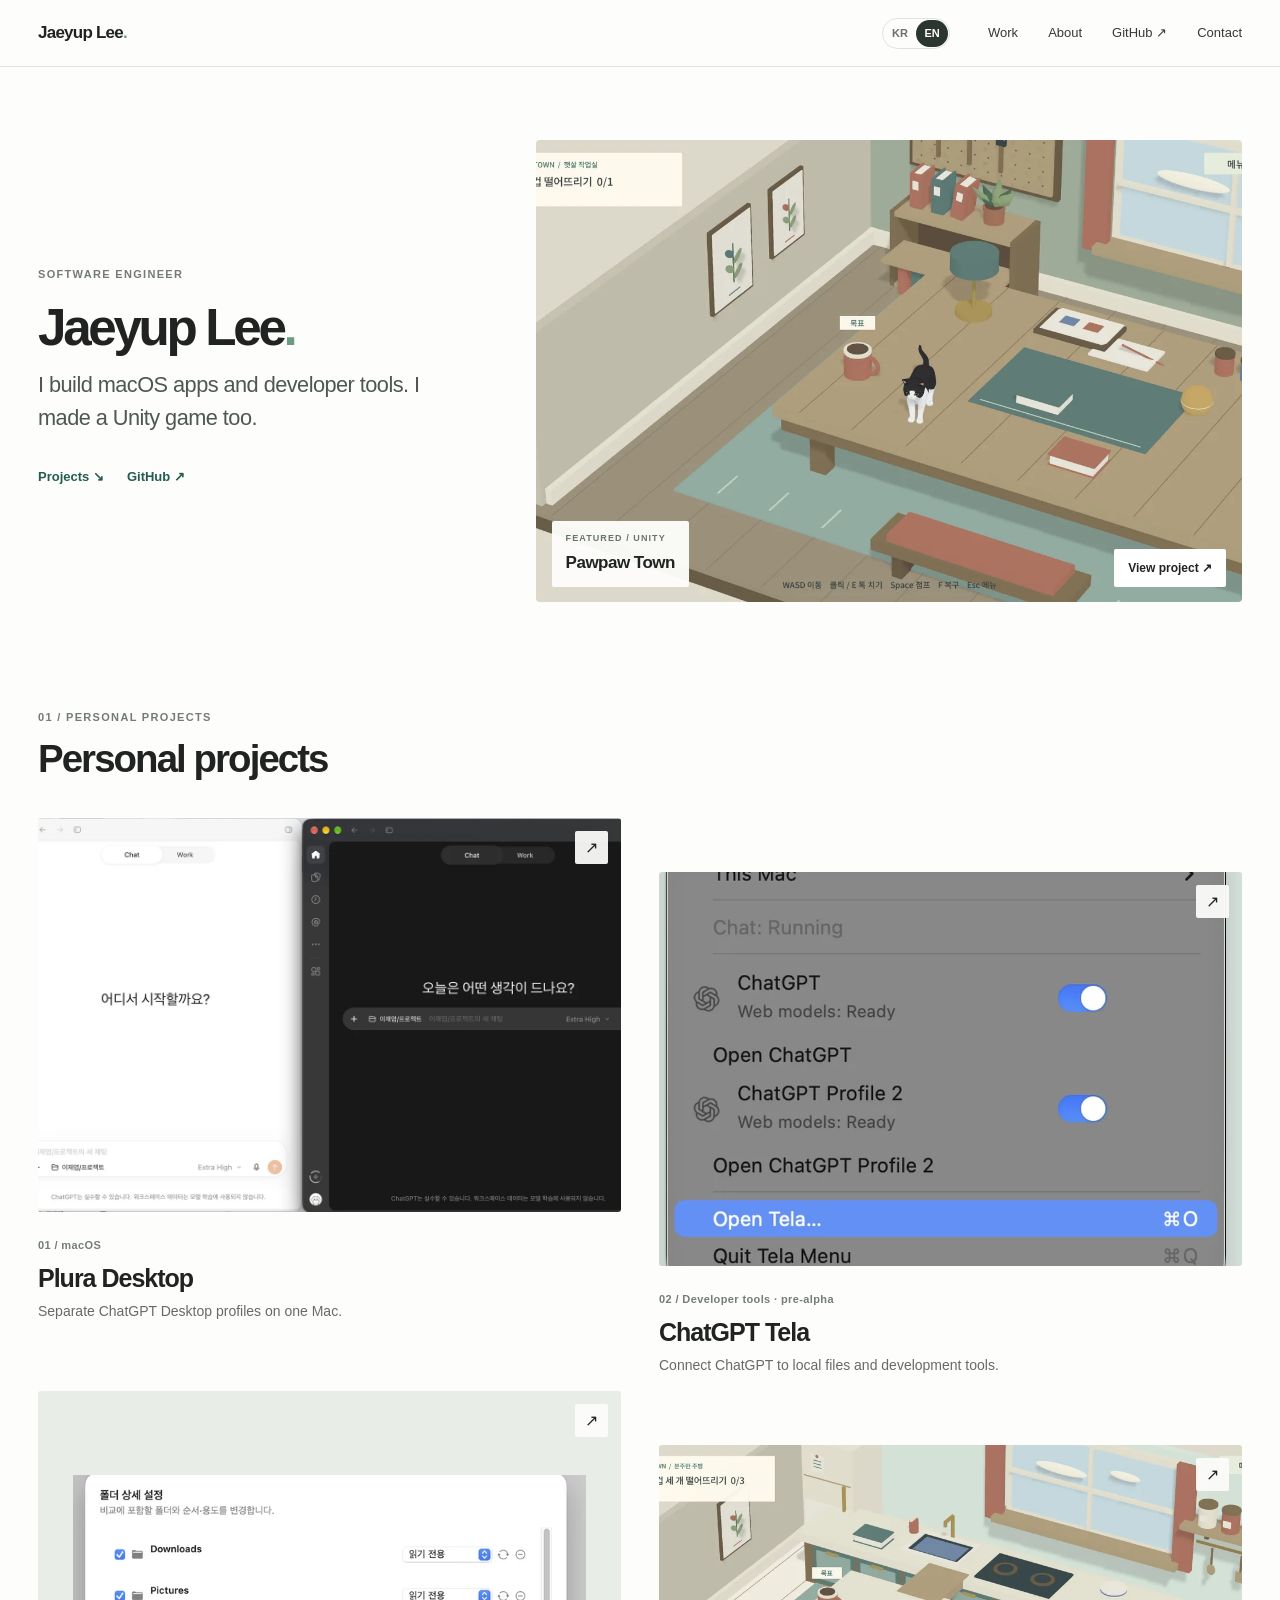
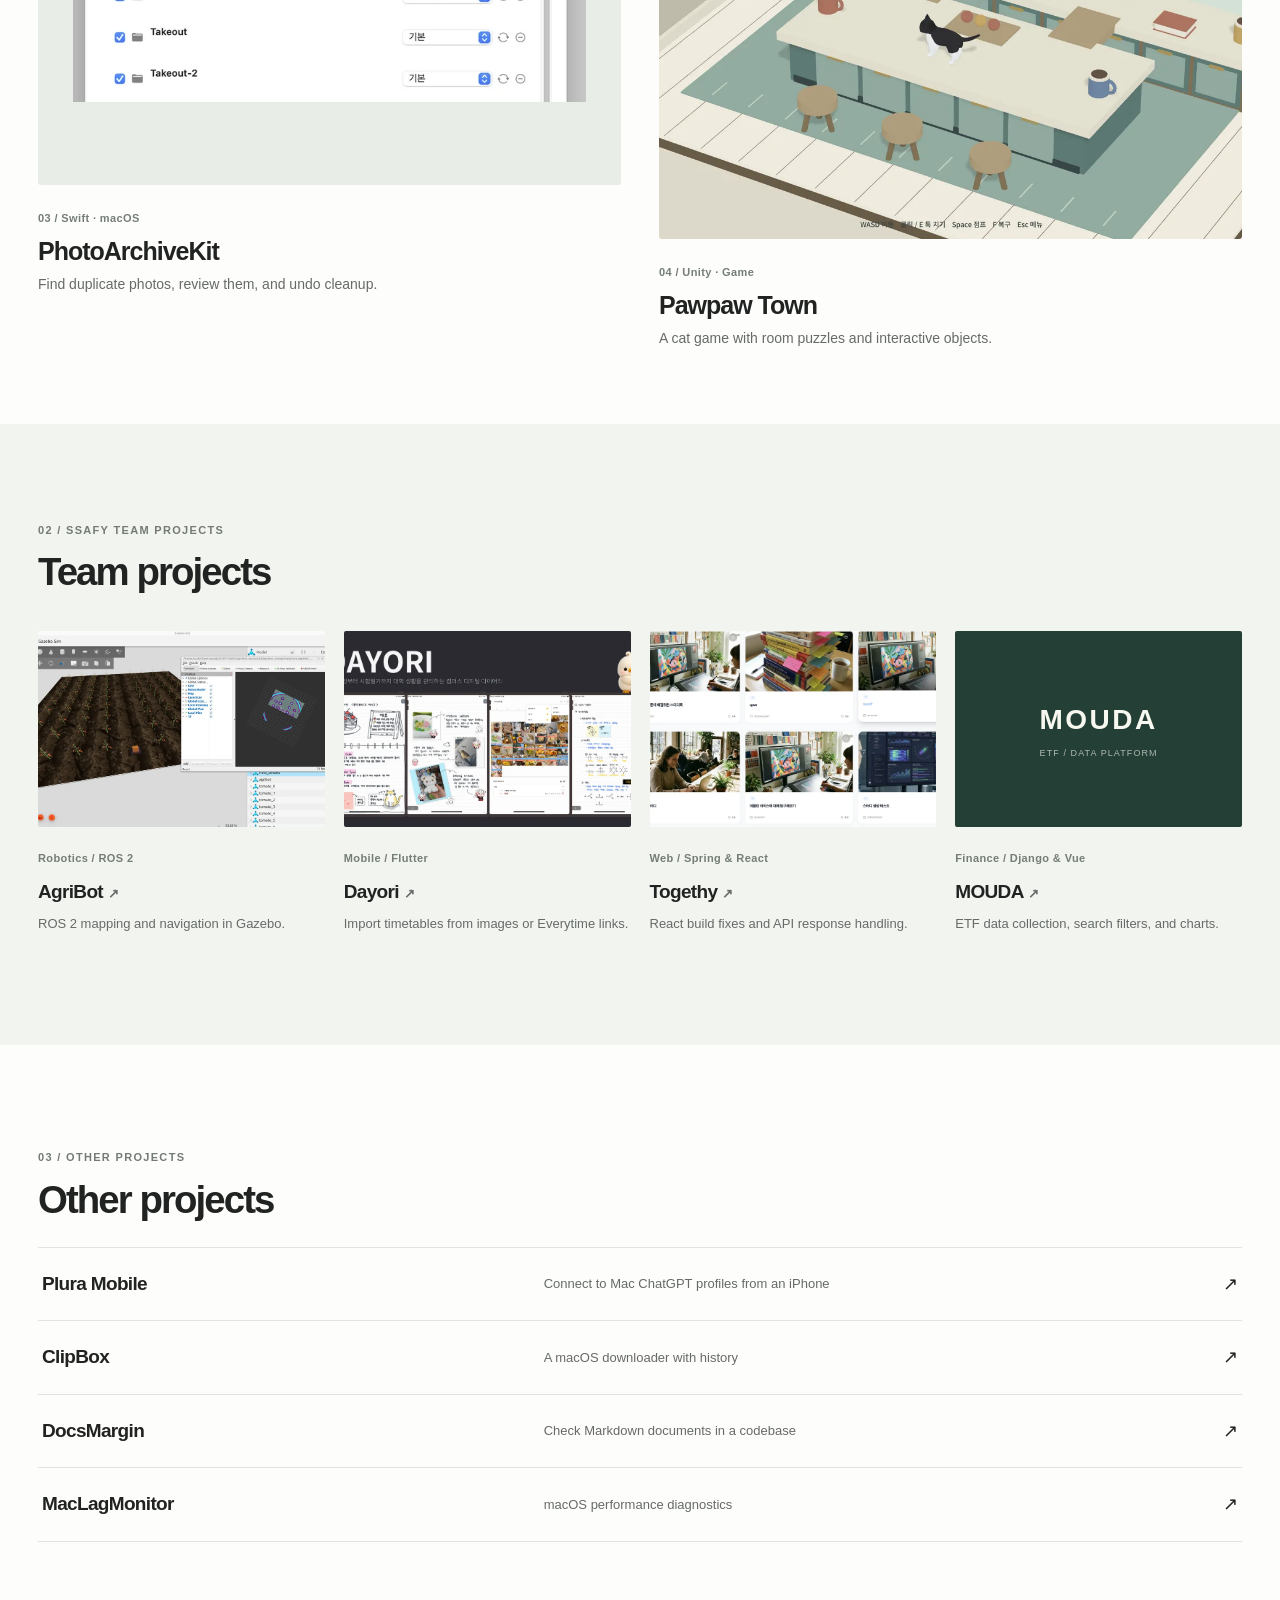
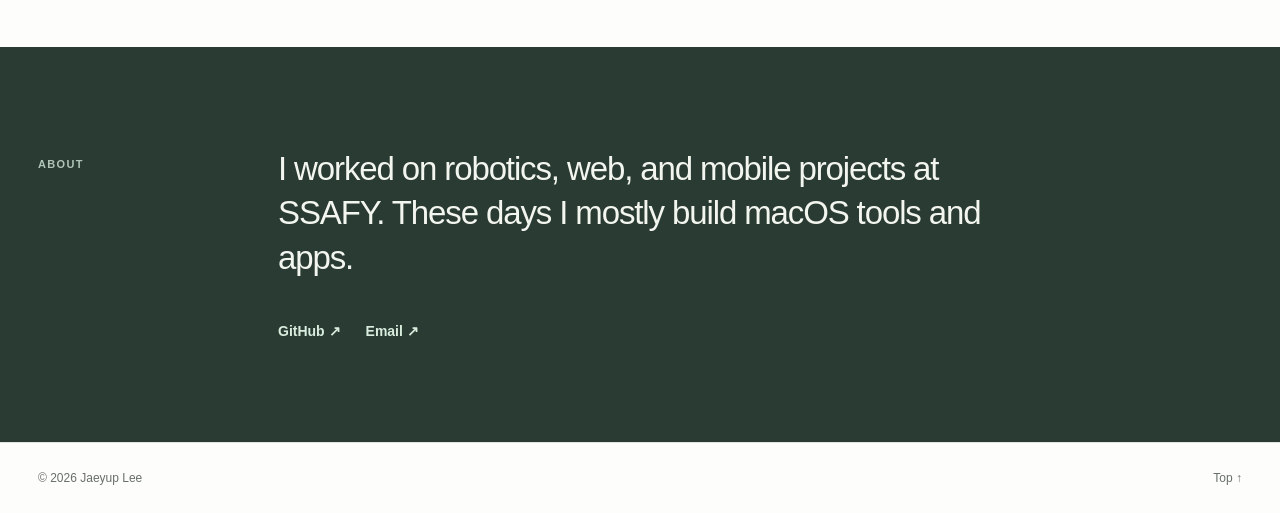
==== commit 77c65283: "style: rewrite portfolio copy in natural Korean and English" ====
--- a/index.html
+++ b/index.html
@@ -3,11 +3,11 @@
 <head>
   <meta charset="utf-8">
   <meta name="viewport" content="width=device-width, initial-scale=1">
-  <meta name="description" content="Jaeyup Lee — software engineer. Selected work in macOS tools, native apps, robotics, and interactive products.">
+  <meta name="description" content="Jaeyup Lee — macOS apps, developer tools, Unity projects, and SSAFY team work.">
   <meta name="theme-color" content="#fdfdfb">
   <meta property="og:type" content="website">
   <meta property="og:title" content="Jaeyup Lee — Software Engineer">
-  <meta property="og:description" content="Selected projects, real demos, and engineering notes.">
+  <meta property="og:description" content="macOS apps, developer tools, Unity projects, and SSAFY team work.">
   <meta property="og:image" content="https://ljy0317.github.io/assets/media/pawpaw-workshop.webp">
   <meta property="og:url" content="https://ljy0317.github.io/">
   <link rel="canonical" href="https://ljy0317.github.io/">
@@ -35,11 +35,11 @@
   <main id="main" class="studio-main">
     <section id="top" class="container introduction">
       <div class="introduction-copy">
-        <p class="micro-label" data-i18n="showcase.hero.kicker">SOFTWARE ENGINEER · PORTFOLIO</p>
+        <p class="micro-label" data-i18n="showcase.hero.kicker">SOFTWARE ENGINEER</p>
         <h1>Jaeyup Lee<span class="brand-point">.</span></h1>
-        <p class="intro-statement" data-i18n="showcase.hero.statement">From native macOS tools to interactive worlds.</p>
+        <p class="intro-statement" data-i18n="showcase.hero.statement">I build macOS apps and developer tools. I made a Unity game too.</p>
         <div class="intro-actions">
-          <a href="#work" data-i18n="showcase.hero.browse">Explore projects <span aria-hidden="true">↘</span></a>
+          <a href="#work" data-i18n="showcase.hero.browse">Projects <span aria-hidden="true">↘</span></a>
           <a href="https://github.com/LJY0317" target="_blank" rel="noreferrer">GitHub ↗</a>
         </div>
       </div>
@@ -48,8 +48,8 @@
           <source src="/assets/media/pawpaw-workshop-loop.mp4" type="video/mp4">
         </video>
         <div class="cover-caption">
-          <span><small>FEATURED / UNITY</small><strong>Pawpaw Town</strong></span>
-          <a href="/projects/pawpaw-town/" aria-label="View Pawpaw Town case study">Explore <span aria-hidden="true">↗</span></a>
+          <span><small data-i18n="showcase.featured.label">FEATURED / UNITY</small><strong>Pawpaw Town</strong></span>
+          <a href="/projects/pawpaw-town/" data-i18n="showcase.featured.link" aria-label="View Pawpaw Town case study">View project ↗</a>
         </div>
         <button class="motion-toggle" type="button" data-motion-toggle aria-label="Pause animation" title="Pause animation">Ⅱ</button>
       </div>
@@ -57,8 +57,7 @@
 
     <section id="work" class="container work-section">
       <div class="section-bar">
-        <div><span class="micro-label" data-i18n="showcase.work.kicker">01 / INDEPENDENT WORK</span><h2 data-i18n="showcase.work.title">Selected projects</h2></div>
-        <span class="section-aside" data-i18n="showcase.work.aside">Built, tested, and documented.</span>
+        <div><span class="micro-label" data-i18n="showcase.work.kicker">01 / PERSONAL PROJECTS</span><h2 data-i18n="showcase.work.title">Personal projects</h2></div>
       </div>
       <div class="work-grid">
         <article class="work-tile">
@@ -66,7 +65,7 @@
             <img src="/assets/media/plura-dual.webp" loading="lazy" width="1440" height="836" alt="Two independent macOS ChatGPT windows, in light and dark appearance">
             <span class="thumb-corner" aria-hidden="true">↗</span>
           </a>
-          <div class="work-text"><span class="work-index">01 / macOS</span><h3><a href="/projects/plura-desktop/">Plura Desktop</a></h3><p data-i18n="showcase.plura.short">Independent ChatGPT Desktop profiles on one Mac.</p></div>
+          <div class="work-text"><span class="work-index" data-i18n="showcase.plura.tag">01 / macOS</span><h3><a href="/projects/plura-desktop/">Plura Desktop</a></h3><p data-i18n="showcase.plura.short">Separate ChatGPT Desktop profiles on one Mac.</p></div>
         </article>
         <article class="work-tile">
           <div class="work-thumb thumb-tela">
@@ -76,14 +75,14 @@
             <a class="thumb-corner" href="/projects/chatgpt-tela/" aria-label="View ChatGPT Tela project">↗</a>
             <button class="motion-toggle" type="button" data-motion-toggle aria-label="Pause animation" title="Pause animation">Ⅱ</button>
           </div>
-          <div class="work-text"><span class="work-index">02 / Developer tooling · pre-alpha</span><h3><a href="/projects/chatgpt-tela/">ChatGPT Tela</a></h3><p data-i18n="showcase.tela.short">Local Chat and Web/Codex connectivity for development workflows.</p></div>
+          <div class="work-text"><span class="work-index" data-i18n="showcase.tela.tag">02 / Developer tools · pre-alpha</span><h3><a href="/projects/chatgpt-tela/">ChatGPT Tela</a></h3><p data-i18n="showcase.tela.short">Connect ChatGPT to local files and development tools.</p></div>
         </article>
         <article class="work-tile">
           <a class="work-thumb thumb-photo" href="/projects/photoarchivekit/">
             <img src="/assets/media/photo-folders.webp" loading="lazy" width="1120" height="872" alt="PhotoArchiveKit native macOS folder management screen with redacted paths">
             <span class="thumb-corner" aria-hidden="true">↗</span>
           </a>
-          <div class="work-text"><span class="work-index">03 / Swift · macOS</span><h3><a href="/projects/photoarchivekit/">PhotoArchiveKit</a></h3><p data-i18n="showcase.photo.short">Review duplicates, preserve Live Photos, and reverse cleanup.</p></div>
+          <div class="work-text"><span class="work-index" data-i18n="showcase.photo.tag">03 / Swift · macOS</span><h3><a href="/projects/photoarchivekit/">PhotoArchiveKit</a></h3><p data-i18n="showcase.photo.short">Find duplicate photos, review them, and undo cleanup.</p></div>
         </article>
         <article class="work-tile">
           <div class="work-thumb thumb-pawpaw">
@@ -93,7 +92,7 @@
             <a class="thumb-corner" href="/projects/pawpaw-town/" aria-label="View Pawpaw Town project">↗</a>
             <button class="motion-toggle" type="button" data-motion-toggle aria-label="Pause animation" title="Pause animation">Ⅱ</button>
           </div>
-          <div class="work-text"><span class="work-index">04 / Unity · Game prototype</span><h3><a href="/projects/pawpaw-town/">Pawpaw Town</a></h3><p data-i18n="showcase.pawpaw.short">A tiny cat, tactile objects, and room-by-room challenges.</p></div>
+          <div class="work-text"><span class="work-index" data-i18n="showcase.pawpaw.tag">04 / Unity · Game</span><h3><a href="/projects/pawpaw-town/">Pawpaw Town</a></h3><p data-i18n="showcase.pawpaw.short">A cat game with room puzzles and interactive objects.</p></div>
         </article>
       </div>
     </section>
@@ -101,25 +100,24 @@
     <section class="team-section">
       <div class="container">
         <div class="section-bar">
-          <div><span class="micro-label" data-i18n="showcase.team.kicker">02 / SSAFY · TEAM PROJECTS</span><h2 data-i18n="showcase.team.title">Collaborative work</h2></div>
-          <span class="section-aside" data-i18n="showcase.team.aside">Individual contributions noted in each case study.</span>
+          <div><span class="micro-label" data-i18n="showcase.team.kicker">02 / SSAFY TEAM PROJECTS</span><h2 data-i18n="showcase.team.title">Team projects</h2></div>
         </div>
         <div class="team-grid">
           <article class="team-card">
             <a class="team-visual" href="/projects/greenhouse-robot/"><img src="/assets/images/projects/greenhouse-robot/gazebo-greenhouse-overview-960.webp" loading="lazy" width="960" height="591" alt="Gazebo greenhouse simulation and ROS mapping tools"></a>
-            <div class="team-copy"><span class="work-index">Robotics / ROS 2</span><h3><a href="/projects/greenhouse-robot/">AgriBot <span aria-hidden="true">↗</span></a></h3><p data-i18n="showcase.agribot.short">Navigation, simulation, and runtime integration.</p></div>
+            <div class="team-copy"><span class="work-index" data-i18n="showcase.agribot.tag">Robotics / ROS 2</span><h3><a href="/projects/greenhouse-robot/">AgriBot <span aria-hidden="true">↗</span></a></h3><p data-i18n="showcase.agribot.short">ROS 2 mapping and navigation in Gazebo.</p></div>
           </article>
           <article class="team-card">
             <a class="team-visual" href="/projects/timetable-planner/"><img src="/assets/images/projects/timetable-planner/dayori-cover-960.webp" loading="lazy" width="960" height="540" alt="Dayori student planner home, calendar and note interface"></a>
-            <div class="team-copy"><span class="work-index">Mobile / Flutter</span><h3><a href="/projects/timetable-planner/">Dayori <span aria-hidden="true">↗</span></a></h3><p data-i18n="showcase.dayori.short">Timetable import, OCR, and review before saving.</p></div>
+            <div class="team-copy"><span class="work-index" data-i18n="showcase.dayori.tag">Mobile / Flutter</span><h3><a href="/projects/timetable-planner/">Dayori <span aria-hidden="true">↗</span></a></h3><p data-i18n="showcase.dayori.short">Import timetables from images or Everytime links.</p></div>
           </article>
           <article class="team-card">
             <a class="team-visual" href="/projects/study-platform/"><img src="/assets/images/projects/study-platform/study-discovery-grid-960.webp" loading="lazy" width="960" height="537" alt="Togethy study discovery cards"></a>
-            <div class="team-copy"><span class="work-index">Web / Spring & React</span><h3><a href="/projects/study-platform/">Togethy <span aria-hidden="true">↗</span></a></h3><p data-i18n="showcase.togethy.short">Frontend build and API integration fixes.</p></div>
+            <div class="team-copy"><span class="work-index" data-i18n="showcase.togethy.tag">Web / Spring &amp; React</span><h3><a href="/projects/study-platform/">Togethy <span aria-hidden="true">↗</span></a></h3><p data-i18n="showcase.togethy.short">React build fixes and API response handling.</p></div>
           </article>
           <article class="team-card team-text-only">
             <a class="team-visual team-graphic" href="/projects/etf-platform/" aria-label="Open MOUDA project"><strong>MOUDA</strong><small>ETF / DATA PLATFORM</small></a>
-            <div class="team-copy"><span class="work-index">Finance / Django & Vue</span><h3><a href="/projects/etf-platform/">MOUDA <span aria-hidden="true">↗</span></a></h3><p data-i18n="showcase.mouda.short">Market data pipelines, ETF views, and charts.</p></div>
+            <div class="team-copy"><span class="work-index" data-i18n="showcase.mouda.tag">Finance / Django &amp; Vue</span><h3><a href="/projects/etf-platform/">MOUDA <span aria-hidden="true">↗</span></a></h3><p data-i18n="showcase.mouda.short">ETF data collection, search filters, and charts.</p></div>
           </article>
         </div>
       </div>
@@ -127,26 +125,26 @@
 
     <section class="container more-section">
       <div class="section-bar compact">
-        <div><span class="micro-label" data-i18n="showcase.more.kicker">03 / OTHER WORK</span><h2 data-i18n="showcase.more.title">More on GitHub</h2></div>
+        <div><span class="micro-label" data-i18n="showcase.more.kicker">03 / OTHER PROJECTS</span><h2 data-i18n="showcase.more.title">Other projects</h2></div>
       </div>
       <div class="more-list">
-        <a href="https://github.com/LJY0317/ChatGPT-Plura-A-multi-profile-client" target="_blank" rel="noreferrer"><strong>Plura Mobile</strong><span data-i18n="showcase.more.mobile">iOS client for remote desktop profiles</span><span aria-hidden="true">↗</span></a>
-        <a href="https://github.com/LJY0317/ClipBox" target="_blank" rel="noreferrer"><strong>ClipBox</strong><span data-i18n="showcase.more.clipbox">Native media downloads and archive history</span><span aria-hidden="true">↗</span></a>
-        <a href="https://github.com/LJY0317/DocsMargin" target="_blank" rel="noreferrer"><strong>DocsMargin</strong><span data-i18n="showcase.more.docs">Markdown review margins for codebases</span><span aria-hidden="true">↗</span></a>
-        <a href="https://github.com/LJY0317/MacLagMonitor" target="_blank" rel="noreferrer"><strong>MacLagMonitor</strong><span data-i18n="showcase.more.lag">Lightweight diagnostics for macOS performance</span><span aria-hidden="true">↗</span></a>
+        <a href="https://github.com/LJY0317/ChatGPT-Plura-A-multi-profile-client" target="_blank" rel="noreferrer"><strong>Plura Mobile</strong><span data-i18n="showcase.more.mobile">Connect to Mac ChatGPT profiles from an iPhone</span><span aria-hidden="true">↗</span></a>
+        <a href="https://github.com/LJY0317/ClipBox" target="_blank" rel="noreferrer"><strong>ClipBox</strong><span data-i18n="showcase.more.clipbox">A macOS downloader with history</span><span aria-hidden="true">↗</span></a>
+        <a href="https://github.com/LJY0317/DocsMargin" target="_blank" rel="noreferrer"><strong>DocsMargin</strong><span data-i18n="showcase.more.docs">Check Markdown documents in a codebase</span><span aria-hidden="true">↗</span></a>
+        <a href="https://github.com/LJY0317/MacLagMonitor" target="_blank" rel="noreferrer"><strong>MacLagMonitor</strong><span data-i18n="showcase.more.lag">macOS performance diagnostics</span><span aria-hidden="true">↗</span></a>
       </div>
     </section>
 
     <section id="about" class="about-minimal">
       <div class="container about-line">
-        <span class="micro-label" data-i18n="showcase.about.kicker">A LITTLE ABOUT ME</span>
-        <p data-i18n="showcase.about.text">I work across native apps, backend services, and interactive systems. I care about the details that make software usable beyond a demo.</p>
-        <div class="about-links"><a href="https://github.com/LJY0317" target="_blank" rel="noreferrer">GitHub ↗</a><a href="mailto:leejaeyup0317@gmail.com" data-i18n="showcase.about.email">Get in touch ↗</a></div>
+        <span class="micro-label" data-i18n="showcase.about.kicker">ABOUT</span>
+        <p data-i18n="showcase.about.text">I worked on robotics, web, and mobile projects at SSAFY. These days I mostly build macOS tools and apps.</p>
+        <div class="about-links"><a href="https://github.com/LJY0317" target="_blank" rel="noreferrer">GitHub ↗</a><a href="mailto:leejaeyup0317@gmail.com" data-i18n="showcase.about.email">Email ↗</a></div>
       </div>
     </section>
   </main>
   <footer class="site-footer studio-footer">
-    <div class="container footer-inner"><span>© <span data-year></span> Jaeyup Lee</span><a href="#top" data-i18n="showcase.footer.top">Back to top ↑</a></div>
+    <div class="container footer-inner"><span>© <span data-year></span> Jaeyup Lee</span><a href="#top" data-i18n="showcase.footer.top">Top ↑</a></div>
   </footer>
 </body>
 </html>
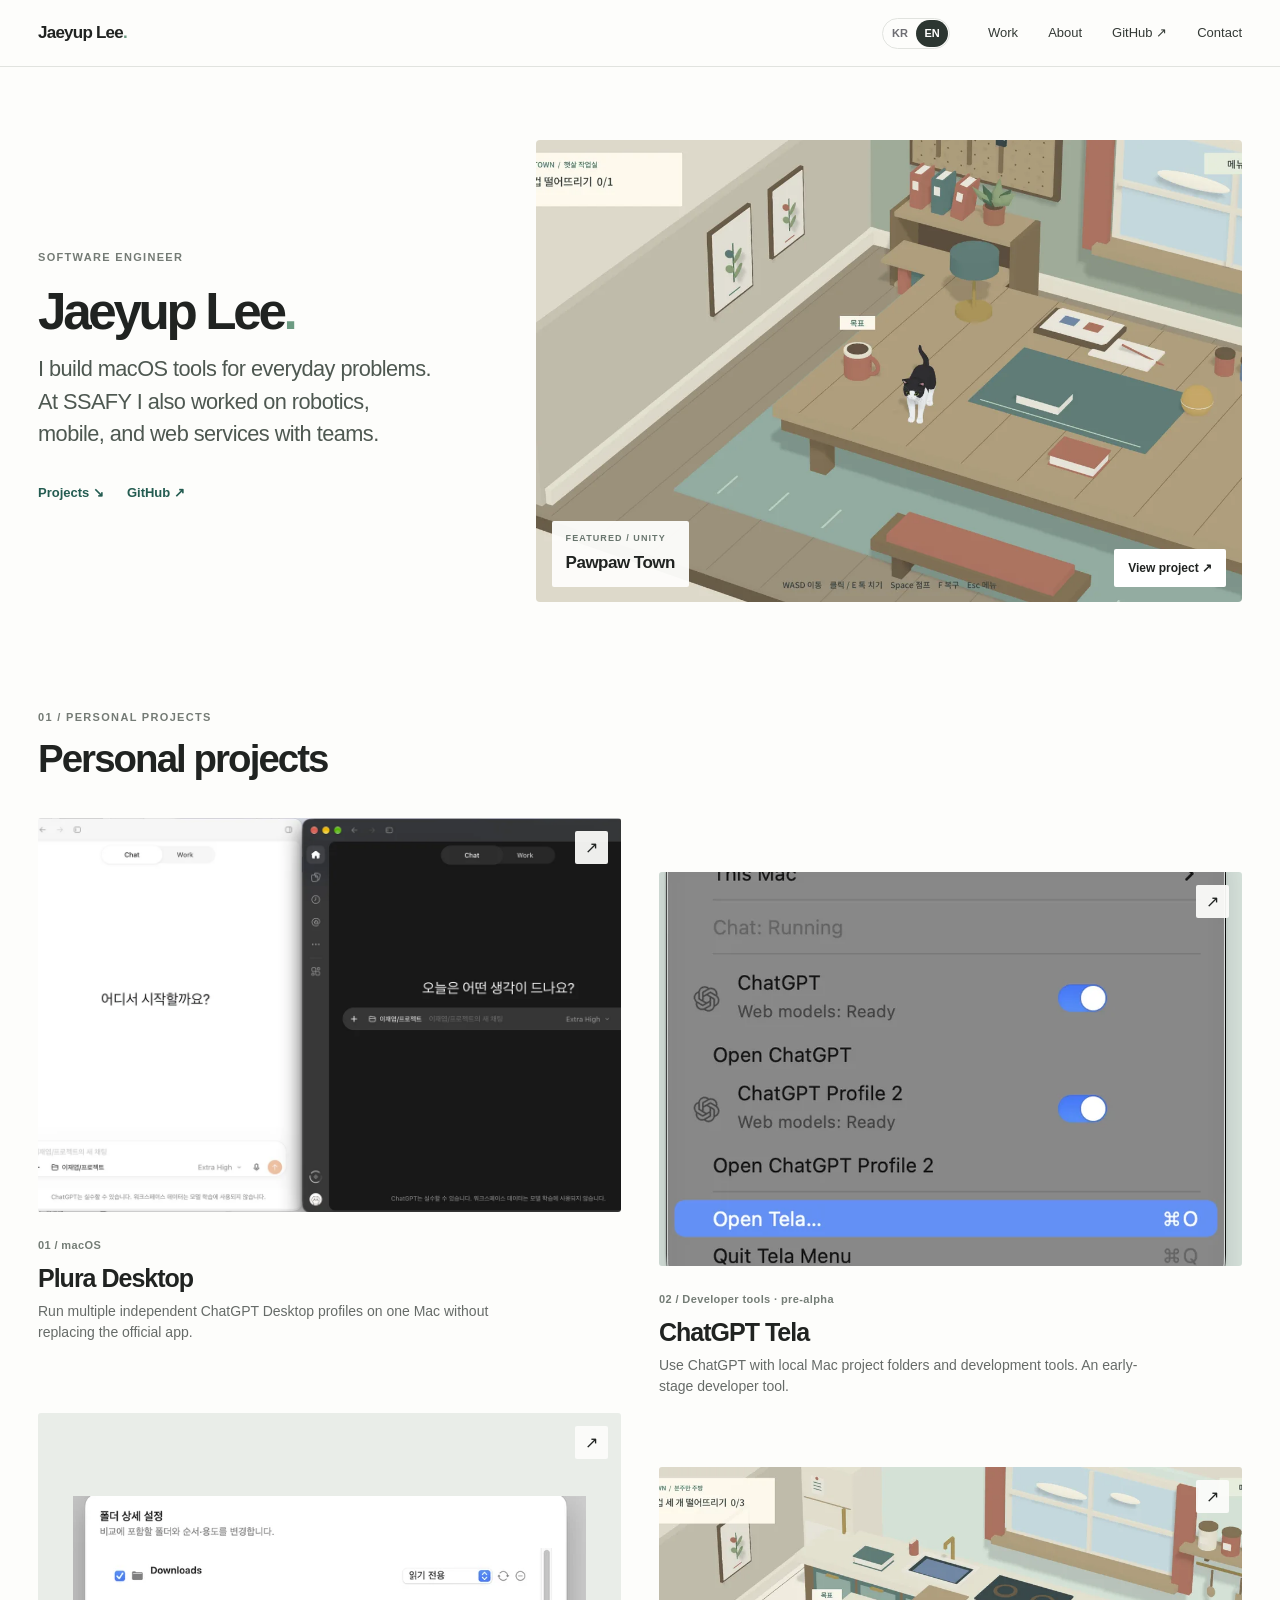
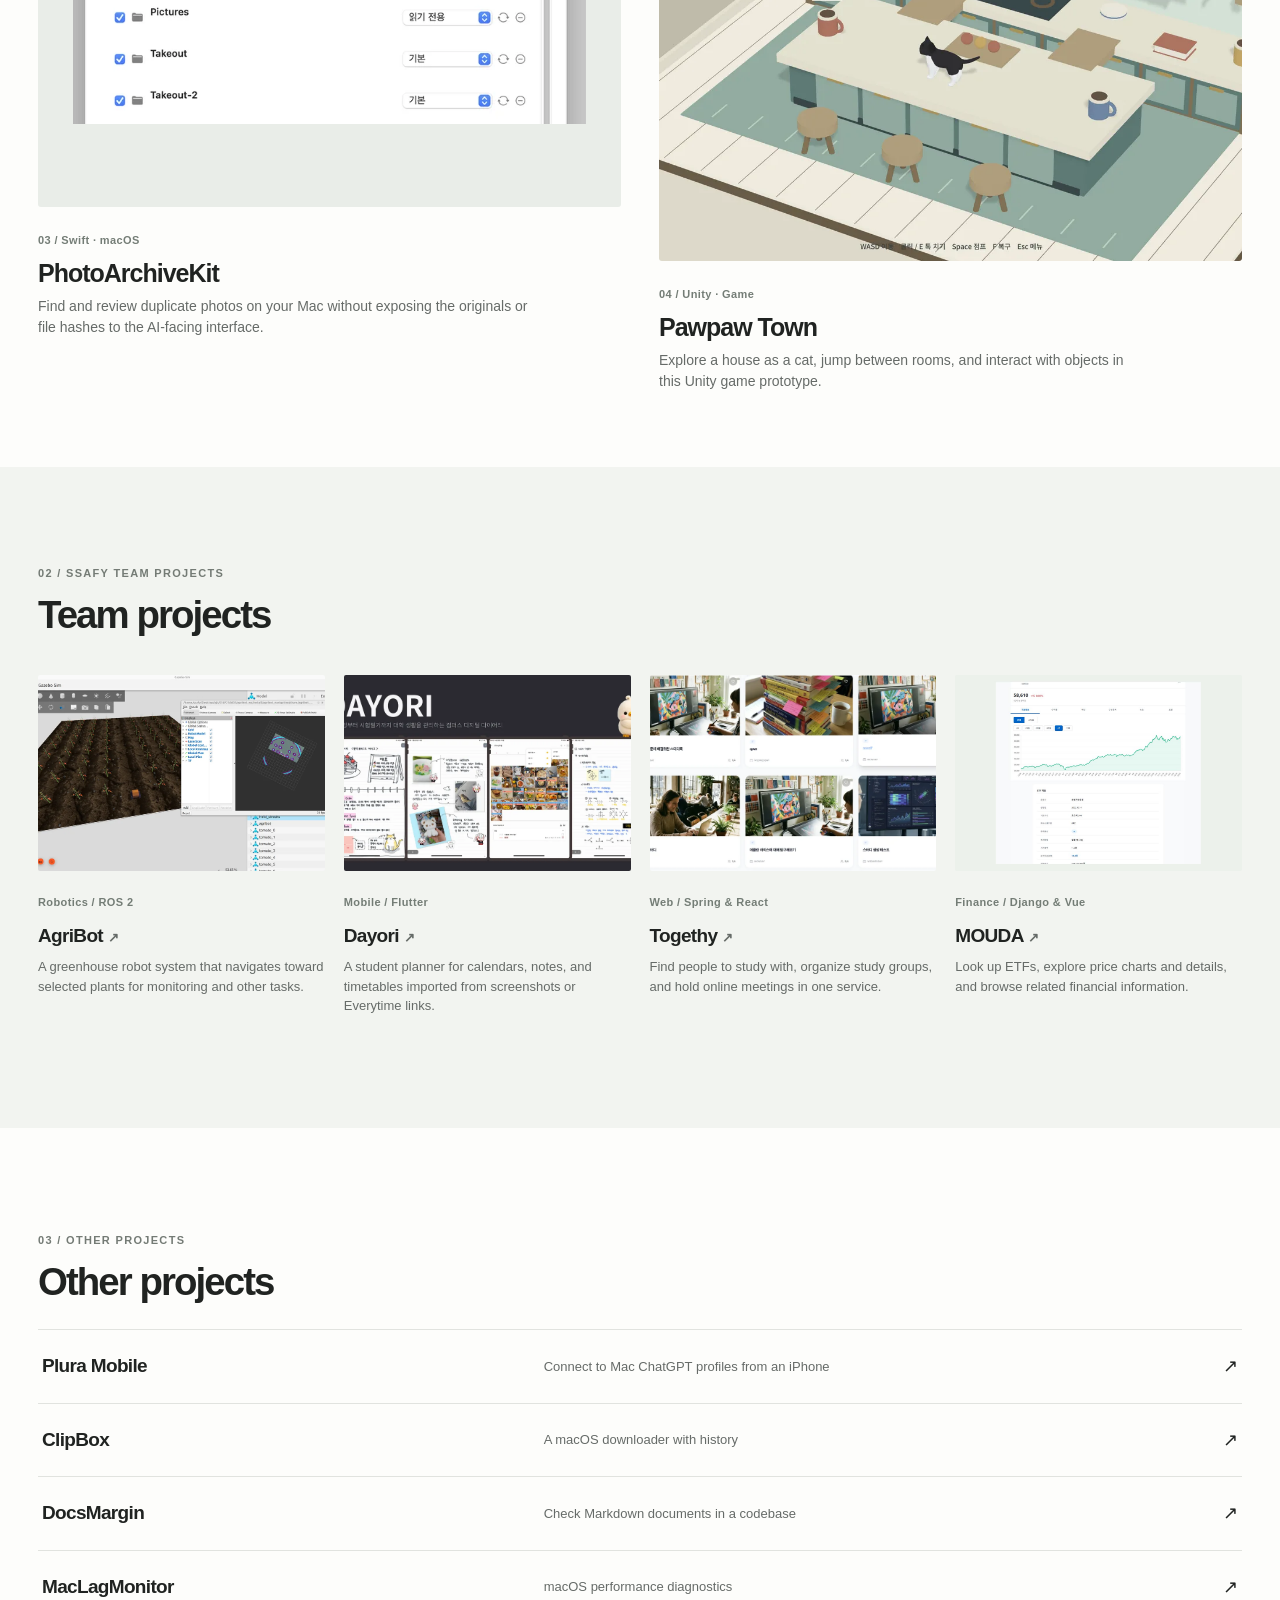
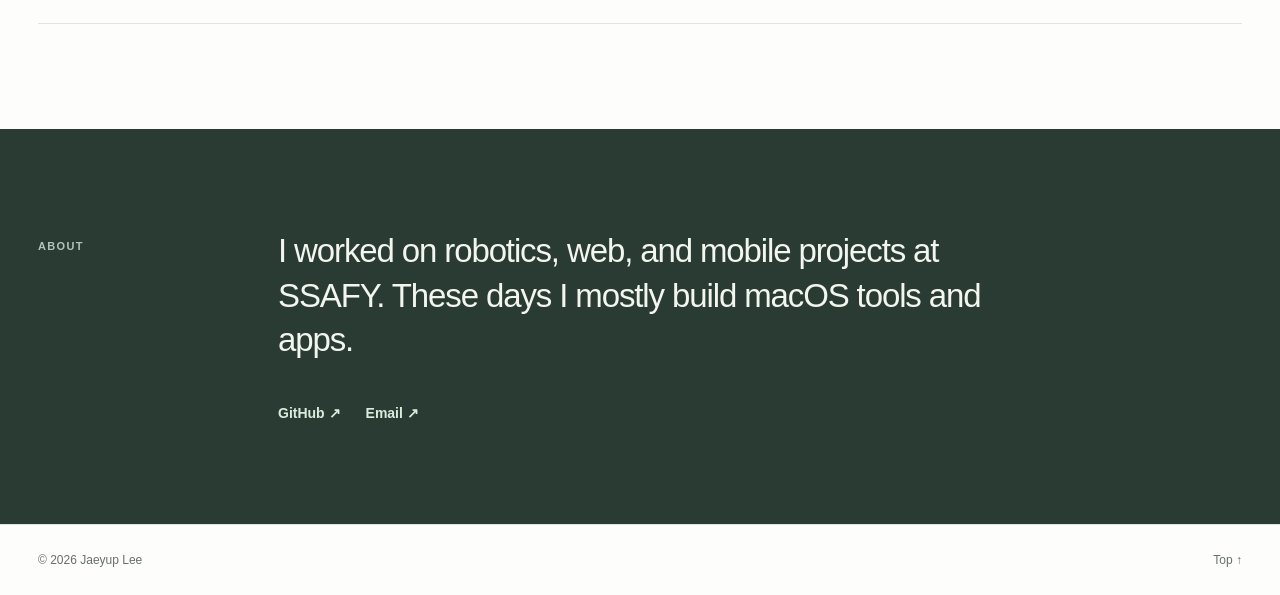
==== commit 1e9f080a: "Explain portfolio projects with clearer user journeys and context" ====
--- a/index.html
+++ b/index.html
@@ -37,7 +37,7 @@
       <div class="introduction-copy">
         <p class="micro-label" data-i18n="showcase.hero.kicker">SOFTWARE ENGINEER</p>
         <h1>Jaeyup Lee<span class="brand-point">.</span></h1>
-        <p class="intro-statement" data-i18n="showcase.hero.statement">I build macOS apps and developer tools. I made a Unity game too.</p>
+        <p class="intro-statement" data-i18n="showcase.hero.statement">I build macOS tools for everyday problems. At SSAFY I also worked on robotics, mobile, and web services with teams.</p>
         <div class="intro-actions">
           <a href="#work" data-i18n="showcase.hero.browse">Projects <span aria-hidden="true">↘</span></a>
           <a href="https://github.com/LJY0317" target="_blank" rel="noreferrer">GitHub ↗</a>
@@ -65,7 +65,7 @@
             <img src="/assets/media/plura-dual.webp" loading="lazy" width="1440" height="836" alt="Two independent macOS ChatGPT windows, in light and dark appearance">
             <span class="thumb-corner" aria-hidden="true">↗</span>
           </a>
-          <div class="work-text"><span class="work-index" data-i18n="showcase.plura.tag">01 / macOS</span><h3><a href="/projects/plura-desktop/">Plura Desktop</a></h3><p data-i18n="showcase.plura.short">Separate ChatGPT Desktop profiles on one Mac.</p></div>
+          <div class="work-text"><span class="work-index" data-i18n="showcase.plura.tag">01 / macOS</span><h3><a href="/projects/plura-desktop/">Plura Desktop</a></h3><p data-i18n="showcase.plura.short">Run multiple independent ChatGPT Desktop profiles on one Mac without replacing the official app.</p></div>
         </article>
         <article class="work-tile">
           <div class="work-thumb thumb-tela">
@@ -75,14 +75,14 @@
             <a class="thumb-corner" href="/projects/chatgpt-tela/" aria-label="View ChatGPT Tela project">↗</a>
             <button class="motion-toggle" type="button" data-motion-toggle aria-label="Pause animation" title="Pause animation">Ⅱ</button>
           </div>
-          <div class="work-text"><span class="work-index" data-i18n="showcase.tela.tag">02 / Developer tools · pre-alpha</span><h3><a href="/projects/chatgpt-tela/">ChatGPT Tela</a></h3><p data-i18n="showcase.tela.short">Connect ChatGPT to local files and development tools.</p></div>
+          <div class="work-text"><span class="work-index" data-i18n="showcase.tela.tag">02 / Developer tools · pre-alpha</span><h3><a href="/projects/chatgpt-tela/">ChatGPT Tela</a></h3><p data-i18n="showcase.tela.short">Use ChatGPT with local Mac project folders and development tools. An early-stage developer tool.</p></div>
         </article>
         <article class="work-tile">
           <a class="work-thumb thumb-photo" href="/projects/photoarchivekit/">
             <img src="/assets/media/photo-folders.webp" loading="lazy" width="1120" height="872" alt="PhotoArchiveKit native macOS folder management screen with redacted paths">
             <span class="thumb-corner" aria-hidden="true">↗</span>
           </a>
-          <div class="work-text"><span class="work-index" data-i18n="showcase.photo.tag">03 / Swift · macOS</span><h3><a href="/projects/photoarchivekit/">PhotoArchiveKit</a></h3><p data-i18n="showcase.photo.short">Find duplicate photos, review them, and undo cleanup.</p></div>
+          <div class="work-text"><span class="work-index" data-i18n="showcase.photo.tag">03 / Swift · macOS</span><h3><a href="/projects/photoarchivekit/">PhotoArchiveKit</a></h3><p data-i18n="showcase.photo.short">Find and review duplicate photos on your Mac without exposing the originals or file hashes to the AI-facing interface.</p></div>
         </article>
         <article class="work-tile">
           <div class="work-thumb thumb-pawpaw">
@@ -92,7 +92,7 @@
             <a class="thumb-corner" href="/projects/pawpaw-town/" aria-label="View Pawpaw Town project">↗</a>
             <button class="motion-toggle" type="button" data-motion-toggle aria-label="Pause animation" title="Pause animation">Ⅱ</button>
           </div>
-          <div class="work-text"><span class="work-index" data-i18n="showcase.pawpaw.tag">04 / Unity · Game</span><h3><a href="/projects/pawpaw-town/">Pawpaw Town</a></h3><p data-i18n="showcase.pawpaw.short">A cat game with room puzzles and interactive objects.</p></div>
+          <div class="work-text"><span class="work-index" data-i18n="showcase.pawpaw.tag">04 / Unity · Game</span><h3><a href="/projects/pawpaw-town/">Pawpaw Town</a></h3><p data-i18n="showcase.pawpaw.short">Explore a house as a cat, jump between rooms, and interact with objects in this Unity game prototype.</p></div>
         </article>
       </div>
     </section>
@@ -105,19 +105,19 @@
         <div class="team-grid">
           <article class="team-card">
             <a class="team-visual" href="/projects/greenhouse-robot/"><img src="/assets/images/projects/greenhouse-robot/gazebo-greenhouse-overview-960.webp" loading="lazy" width="960" height="591" alt="Gazebo greenhouse simulation and ROS mapping tools"></a>
-            <div class="team-copy"><span class="work-index" data-i18n="showcase.agribot.tag">Robotics / ROS 2</span><h3><a href="/projects/greenhouse-robot/">AgriBot <span aria-hidden="true">↗</span></a></h3><p data-i18n="showcase.agribot.short">ROS 2 mapping and navigation in Gazebo.</p></div>
+            <div class="team-copy"><span class="work-index" data-i18n="showcase.agribot.tag">Robotics / ROS 2</span><h3><a href="/projects/greenhouse-robot/">AgriBot <span aria-hidden="true">↗</span></a></h3><p data-i18n="showcase.agribot.short">A greenhouse robot system that navigates toward selected plants for monitoring and other tasks.</p></div>
           </article>
           <article class="team-card">
             <a class="team-visual" href="/projects/timetable-planner/"><img src="/assets/images/projects/timetable-planner/dayori-cover-960.webp" loading="lazy" width="960" height="540" alt="Dayori student planner home, calendar and note interface"></a>
-            <div class="team-copy"><span class="work-index" data-i18n="showcase.dayori.tag">Mobile / Flutter</span><h3><a href="/projects/timetable-planner/">Dayori <span aria-hidden="true">↗</span></a></h3><p data-i18n="showcase.dayori.short">Import timetables from images or Everytime links.</p></div>
+            <div class="team-copy"><span class="work-index" data-i18n="showcase.dayori.tag">Mobile / Flutter</span><h3><a href="/projects/timetable-planner/">Dayori <span aria-hidden="true">↗</span></a></h3><p data-i18n="showcase.dayori.short">A student planner for calendars, notes, and timetables imported from screenshots or Everytime links.</p></div>
           </article>
           <article class="team-card">
             <a class="team-visual" href="/projects/study-platform/"><img src="/assets/images/projects/study-platform/study-discovery-grid-960.webp" loading="lazy" width="960" height="537" alt="Togethy study discovery cards"></a>
-            <div class="team-copy"><span class="work-index" data-i18n="showcase.togethy.tag">Web / Spring &amp; React</span><h3><a href="/projects/study-platform/">Togethy <span aria-hidden="true">↗</span></a></h3><p data-i18n="showcase.togethy.short">React build fixes and API response handling.</p></div>
+            <div class="team-copy"><span class="work-index" data-i18n="showcase.togethy.tag">Web / Spring &amp; React</span><h3><a href="/projects/study-platform/">Togethy <span aria-hidden="true">↗</span></a></h3><p data-i18n="showcase.togethy.short">Find people to study with, organize study groups, and hold online meetings in one service.</p></div>
           </article>
-          <article class="team-card team-text-only">
-            <a class="team-visual team-graphic" href="/projects/etf-platform/" aria-label="Open MOUDA project"><strong>MOUDA</strong><small>ETF / DATA PLATFORM</small></a>
-            <div class="team-copy"><span class="work-index" data-i18n="showcase.mouda.tag">Finance / Django &amp; Vue</span><h3><a href="/projects/etf-platform/">MOUDA <span aria-hidden="true">↗</span></a></h3><p data-i18n="showcase.mouda.short">ETF data collection, search filters, and charts.</p></div>
+          <article class="team-card">
+            <a class="team-visual" href="/projects/etf-platform/" aria-label="Open MOUDA project"><img src="/assets/images/projects/etf-platform/mouda-etf-detail.jpg" loading="lazy" width="1200" height="780" alt="MOUDA ETF detail screen showing a price chart and fund information"></a>
+            <div class="team-copy"><span class="work-index" data-i18n="showcase.mouda.tag">Finance / Django &amp; Vue</span><h3><a href="/projects/etf-platform/">MOUDA <span aria-hidden="true">↗</span></a></h3><p data-i18n="showcase.mouda.short">Look up ETFs, explore price charts and details, and browse related financial information.</p></div>
           </article>
         </div>
       </div>
--- a/assets/css/showcase.css
+++ b/assets/css/showcase.css
@@ -134,6 +134,10 @@
 .detail-intro ul{margin:0;padding:0;list-style:none;border-top:1px solid var(--studio-line)}
 .detail-intro li{padding:12px 0 12px 18px;border-bottom:1px solid var(--studio-line);font-size:14px;color:#5c665e;position:relative}
 .detail-intro li::before{content:"—";position:absolute;left:0;color:#87948a}
+.detail-story{display:grid;grid-template-columns:minmax(200px,.72fr) minmax(0,1.28fr);gap:60px;border-top:1px solid var(--studio-line);padding:43px 0 64px}
+.detail-story-heading h2{font-size:clamp(24px,2.7vw,34px);font-weight:650;letter-spacing:-.045em;line-height:1.25;margin:10px 0 0;max-width:360px}
+.detail-story-body p{color:#424d46;font-size:16px;line-height:1.82;letter-spacing:-.012em;margin:0 0 18px;max-width:690px;word-break:keep-all}
+.detail-story-body p:last-child{margin-bottom:0}
 .detail-evidence{border-top:1px solid var(--studio-line);padding-top:47px}
 .detail-evidence .section-bar{margin-bottom:27px}
 .detail-gallery{display:grid;grid-template-columns:repeat(2,minmax(0,1fr));gap:22px}
@@ -146,7 +150,7 @@
 .detail-note{font-size:12px;line-height:1.6;color:#727971;max-width:780px;margin:27px 0 0}
 .detail-next{border-top:1px solid var(--studio-line);margin-top:74px;padding-top:24px;display:flex;justify-content:space-between;gap:20px}
 .detail-next a{font-size:13px;font-weight:650;color:var(--studio-accent)}
-@media(max-width:760px){.detail-head{align-items:start;flex-direction:column;gap:14px;padding:38px 0 25px}.detail-head h1{font-size:41px}.detail-intro{grid-template-columns:1fr;gap:25px;padding:30px 0 48px}.detail-gallery{grid-template-columns:1fr}.detail-gallery-item:first-child:nth-last-child(1){grid-column:auto}.detail-main{padding-bottom:65px}}
+@media(max-width:760px){.detail-head{align-items:start;flex-direction:column;gap:14px;padding:38px 0 25px}.detail-head h1{font-size:41px}.detail-intro{grid-template-columns:1fr;gap:25px;padding:30px 0 42px}.detail-story{grid-template-columns:1fr;gap:18px;padding:32px 0 42px}.detail-story-heading h2{font-size:27px}.detail-story-body p{font-size:15px;line-height:1.75}.detail-gallery{grid-template-columns:1fr}.detail-gallery-item:first-child:nth-last-child(1){grid-column:auto}.detail-main{padding-bottom:65px}}
 /* Existing SSAFY case studies: preserve technical evidence, moderate the visual scale. */
 .studio.legacy-case .project-hero{padding:55px 0 37px}
 .studio.legacy-case .project-hero h1{font-size:clamp(35px,4.5vw,62px);letter-spacing:-.046em;line-height:1.08}
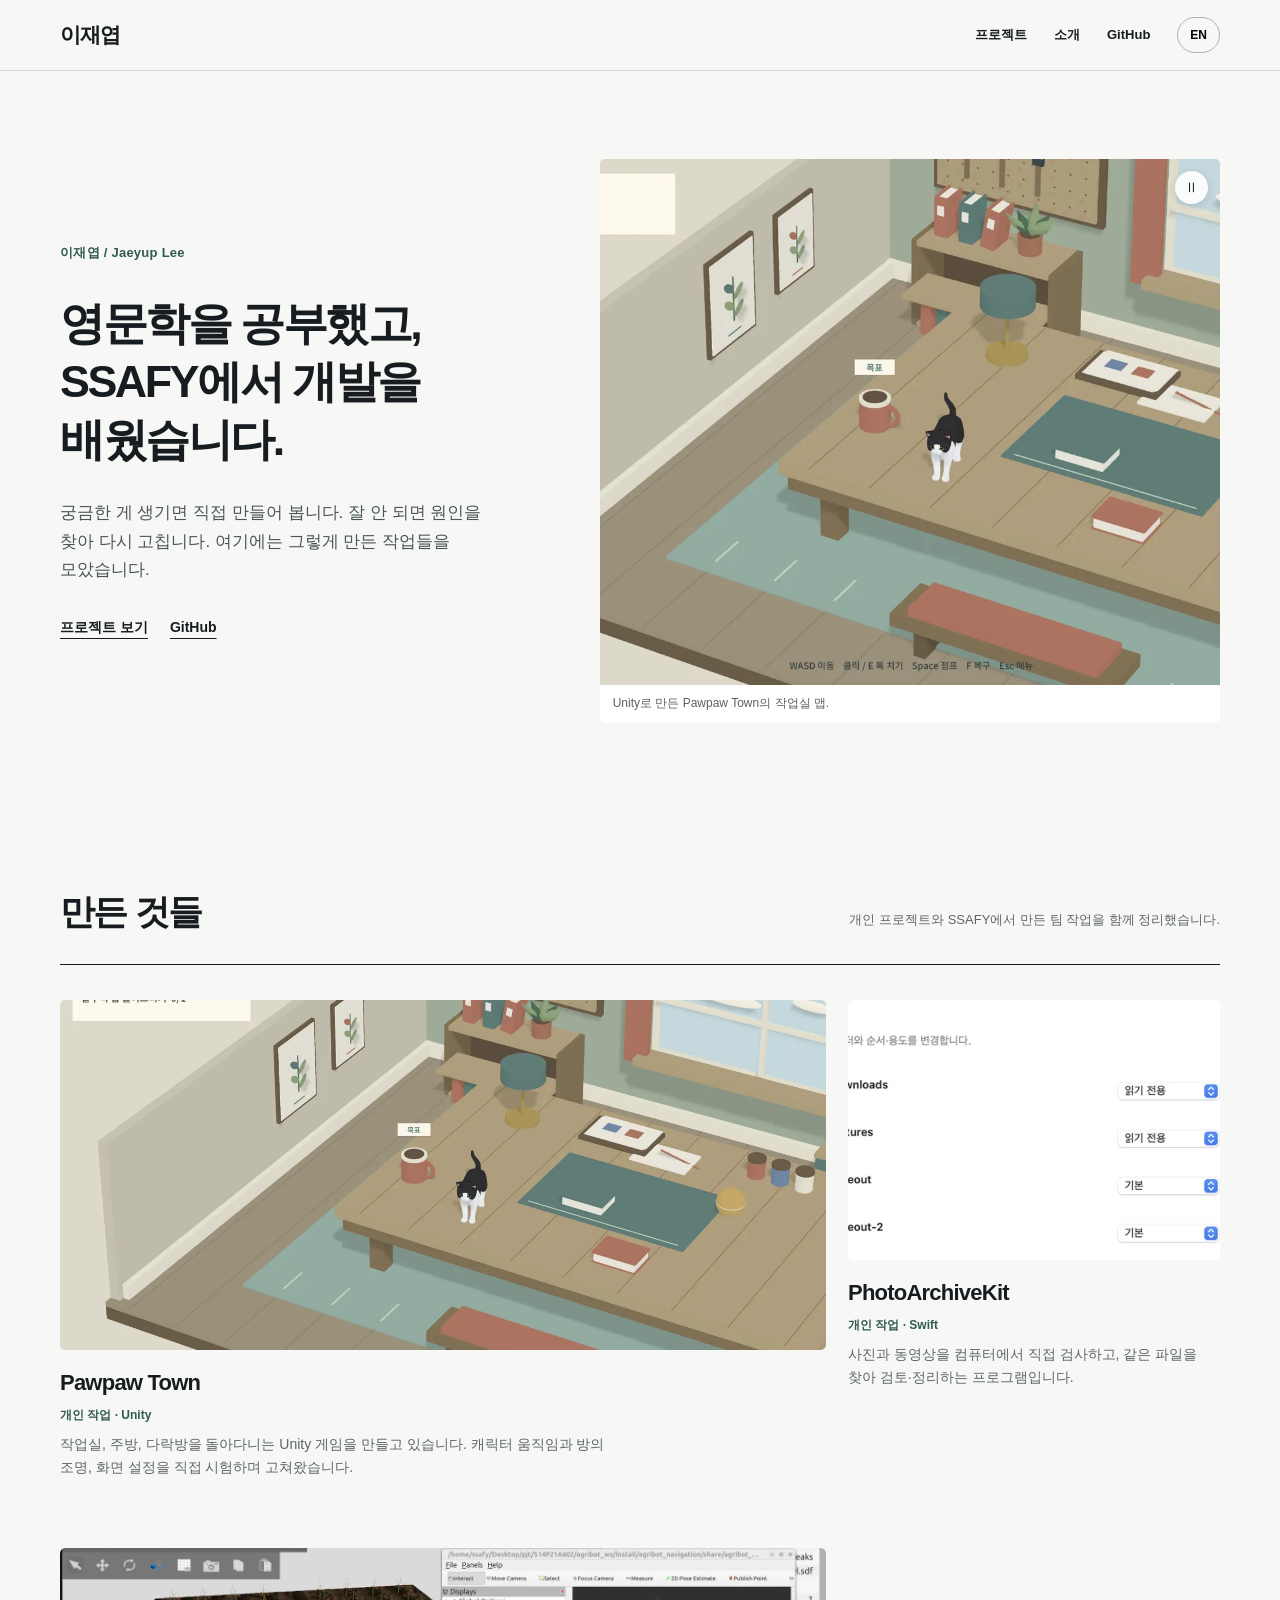
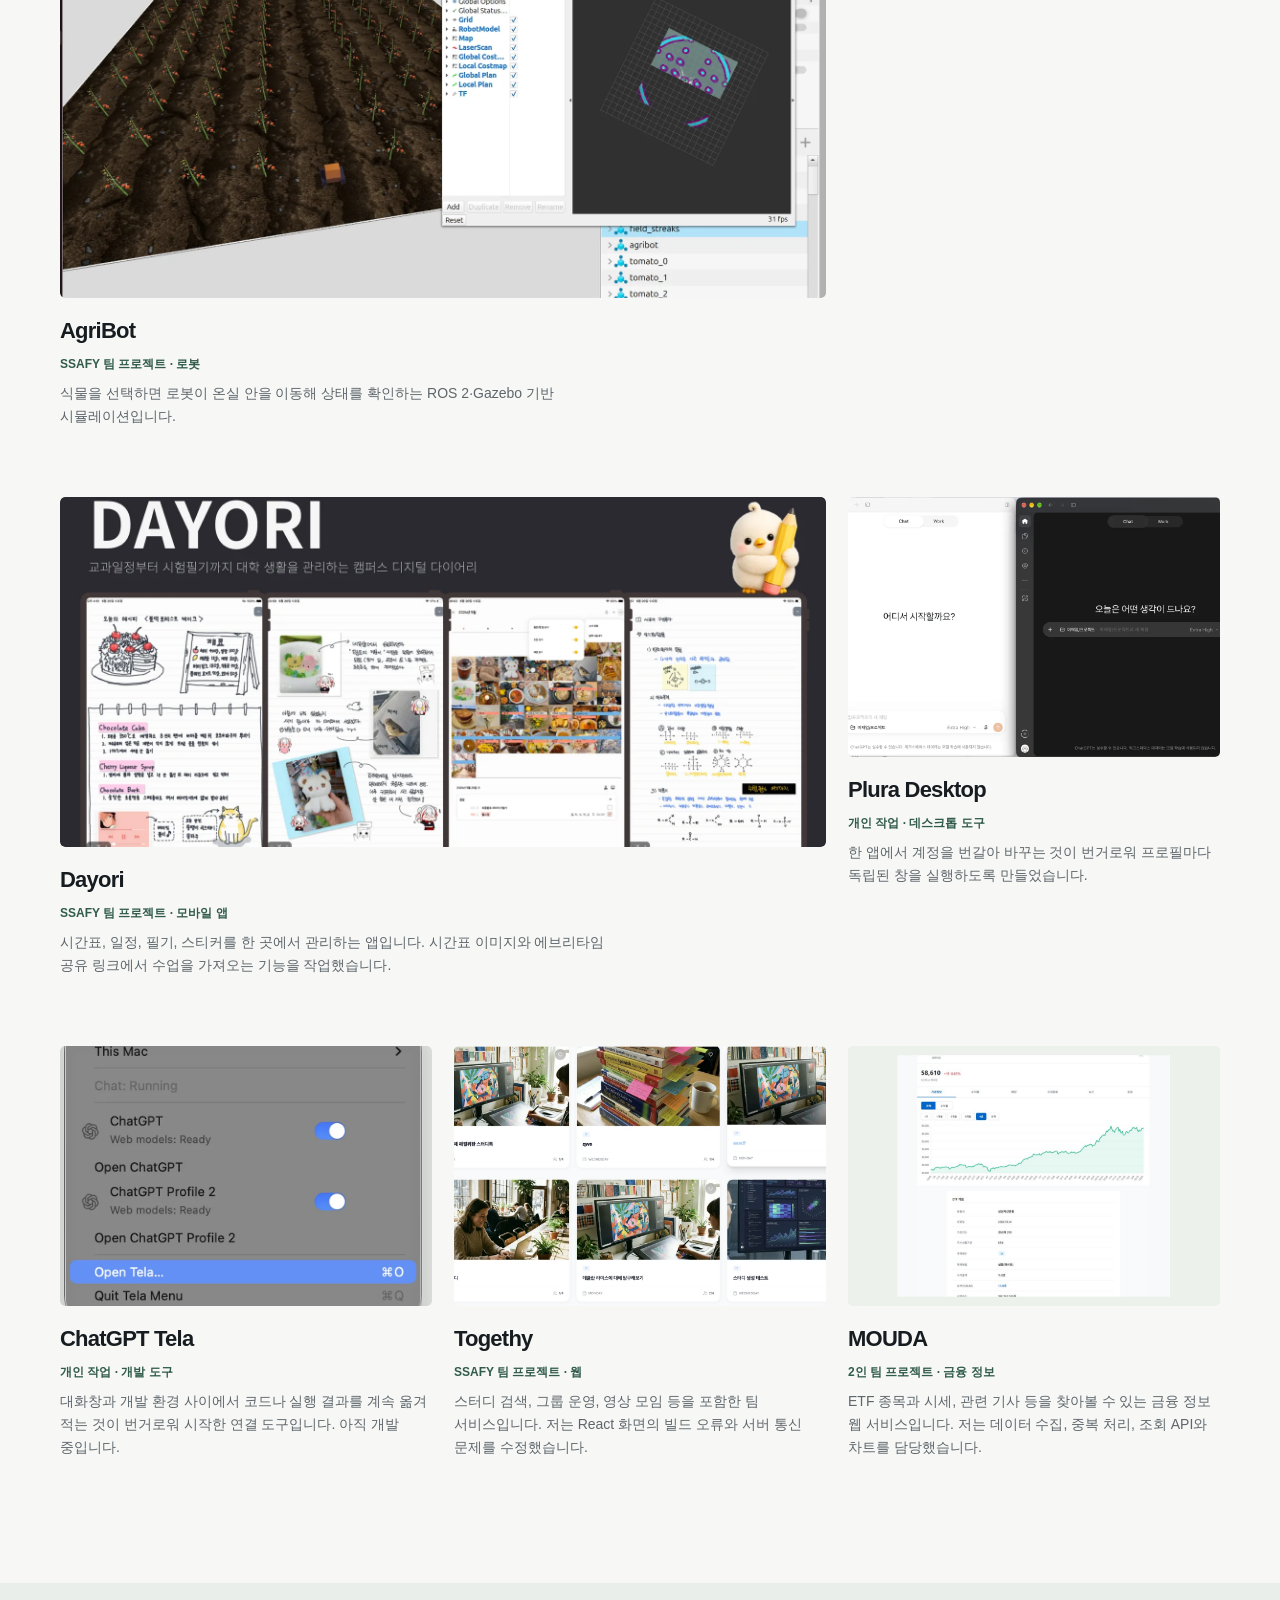
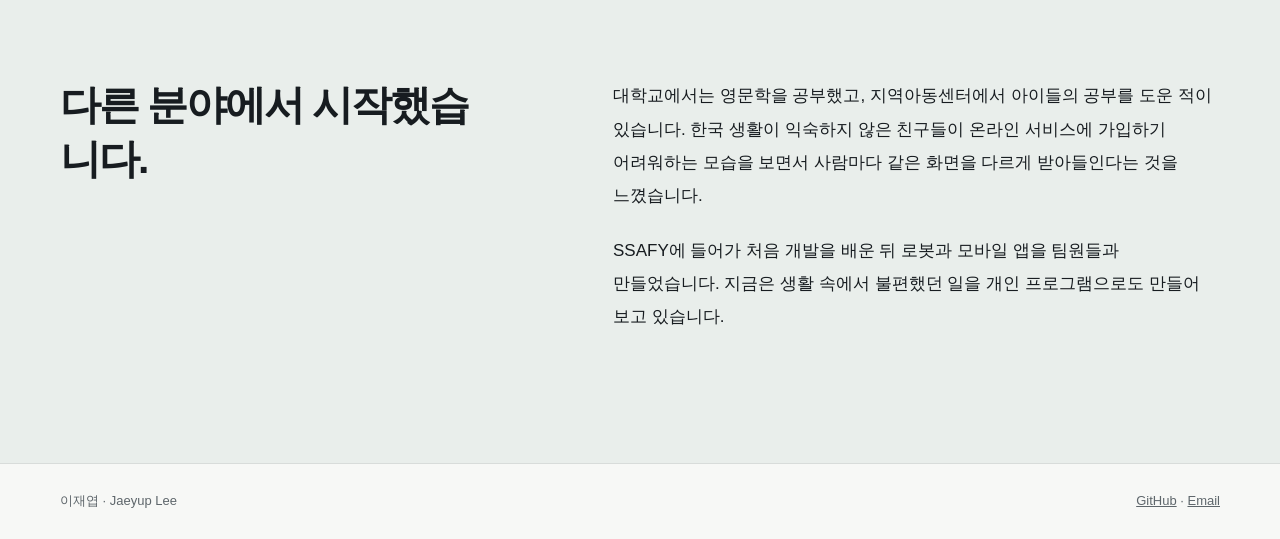
==== commit 015c398b: "Rebuild media-led portfolio with verified project stories" ====
--- a/index.html
+++ b/index.html
@@ -1,150 +1,14 @@
 <!doctype html>
-<html lang="en">
-<head>
-  <meta charset="utf-8">
-  <meta name="viewport" content="width=device-width, initial-scale=1">
-  <meta name="description" content="Jaeyup Lee — macOS apps, developer tools, Unity projects, and SSAFY team work.">
-  <meta name="theme-color" content="#fdfdfb">
-  <meta property="og:type" content="website">
-  <meta property="og:title" content="Jaeyup Lee — Software Engineer">
-  <meta property="og:description" content="macOS apps, developer tools, Unity projects, and SSAFY team work.">
-  <meta property="og:image" content="https://ljy0317.github.io/assets/media/pawpaw-workshop.webp">
-  <meta property="og:url" content="https://ljy0317.github.io/">
-  <link rel="canonical" href="https://ljy0317.github.io/">
-  <title>Jaeyup Lee — Software Engineer</title>
-  <link rel="icon" href="/favicon.svg" type="image/svg+xml">
-  <link rel="stylesheet" href="/assets/css/base.css">
-  <link rel="stylesheet" href="/assets/css/showcase.css">
-  <script src="/assets/js/main.js" defer></script>
-  <script src="/assets/js/showcase.js" defer></script>
-</head>
-<body data-page="home" class="studio">
-  <a class="skip-link" href="#main" data-i18n="a11y.skip">Skip to content</a>
-  <header class="site-header studio-header" data-header>
-    <div class="container header-inner">
-      <a class="site-name" href="#top">Jaeyup Lee<span class="brand-point">.</span></a>
-      <button class="nav-toggle" type="button" aria-expanded="false" aria-controls="primary-nav" data-nav-toggle><span class="sr-only" data-nav-toggle-label>Open navigation</span><span></span><span></span></button>
-      <nav class="primary-nav" id="primary-nav" aria-label="Primary navigation" data-i18n-aria-label="a11y.primaryNav" data-nav>
-        <a href="#work" data-i18n="nav.work">Work</a>
-        <a href="#about" data-i18n="nav.about">About</a>
-        <a href="https://github.com/LJY0317" target="_blank" rel="noreferrer">GitHub <span aria-hidden="true">↗</span></a>
-        <a href="mailto:leejaeyup0317@gmail.com" data-i18n="nav.contact">Contact</a>
-      </nav>
-    </div>
-  </header>
-  <main id="main" class="studio-main">
-    <section id="top" class="container introduction">
-      <div class="introduction-copy">
-        <p class="micro-label" data-i18n="showcase.hero.kicker">SOFTWARE ENGINEER</p>
-        <h1>Jaeyup Lee<span class="brand-point">.</span></h1>
-        <p class="intro-statement" data-i18n="showcase.hero.statement">I build macOS tools for everyday problems. At SSAFY I also worked on robotics, mobile, and web services with teams.</p>
-        <div class="intro-actions">
-          <a href="#work" data-i18n="showcase.hero.browse">Projects <span aria-hidden="true">↘</span></a>
-          <a href="https://github.com/LJY0317" target="_blank" rel="noreferrer">GitHub ↗</a>
-        </div>
-      </div>
-      <div class="cover-figure">
-        <video class="cover-video" data-loop-video autoplay muted playsinline loop preload="metadata" poster="/assets/media/pawpaw-workshop.webp" aria-label="Pawpaw Town gameplay showing a cat exploring a room">
-          <source src="/assets/media/pawpaw-workshop-loop.mp4" type="video/mp4">
-        </video>
-        <div class="cover-caption">
-          <span><small data-i18n="showcase.featured.label">FEATURED / UNITY</small><strong>Pawpaw Town</strong></span>
-          <a href="/projects/pawpaw-town/" data-i18n="showcase.featured.link" aria-label="View Pawpaw Town case study">View project ↗</a>
-        </div>
-        <button class="motion-toggle" type="button" data-motion-toggle aria-label="Pause animation" title="Pause animation">Ⅱ</button>
-      </div>
-    </section>
-
-    <section id="work" class="container work-section">
-      <div class="section-bar">
-        <div><span class="micro-label" data-i18n="showcase.work.kicker">01 / PERSONAL PROJECTS</span><h2 data-i18n="showcase.work.title">Personal projects</h2></div>
-      </div>
-      <div class="work-grid">
-        <article class="work-tile">
-          <a class="work-thumb thumb-plura" href="/projects/plura-desktop/">
-            <img src="/assets/media/plura-dual.webp" loading="lazy" width="1440" height="836" alt="Two independent macOS ChatGPT windows, in light and dark appearance">
-            <span class="thumb-corner" aria-hidden="true">↗</span>
-          </a>
-          <div class="work-text"><span class="work-index" data-i18n="showcase.plura.tag">01 / macOS</span><h3><a href="/projects/plura-desktop/">Plura Desktop</a></h3><p data-i18n="showcase.plura.short">Run multiple independent ChatGPT Desktop profiles on one Mac without replacing the official app.</p></div>
-        </article>
-        <article class="work-tile">
-          <div class="work-thumb thumb-tela">
-            <video data-loop-video muted autoplay playsinline loop preload="none" poster="/assets/media/tela-control.webp" aria-label="Tela model-selection interface demonstration">
-              <source src="/assets/media/tela-model-loop.mp4" type="video/mp4">
-            </video>
-            <a class="thumb-corner" href="/projects/chatgpt-tela/" aria-label="View ChatGPT Tela project">↗</a>
-            <button class="motion-toggle" type="button" data-motion-toggle aria-label="Pause animation" title="Pause animation">Ⅱ</button>
-          </div>
-          <div class="work-text"><span class="work-index" data-i18n="showcase.tela.tag">02 / Developer tools · pre-alpha</span><h3><a href="/projects/chatgpt-tela/">ChatGPT Tela</a></h3><p data-i18n="showcase.tela.short">Use ChatGPT with local Mac project folders and development tools. An early-stage developer tool.</p></div>
-        </article>
-        <article class="work-tile">
-          <a class="work-thumb thumb-photo" href="/projects/photoarchivekit/">
-            <img src="/assets/media/photo-folders.webp" loading="lazy" width="1120" height="872" alt="PhotoArchiveKit native macOS folder management screen with redacted paths">
-            <span class="thumb-corner" aria-hidden="true">↗</span>
-          </a>
-          <div class="work-text"><span class="work-index" data-i18n="showcase.photo.tag">03 / Swift · macOS</span><h3><a href="/projects/photoarchivekit/">PhotoArchiveKit</a></h3><p data-i18n="showcase.photo.short">Find and review duplicate photos on your Mac without exposing the originals or file hashes to the AI-facing interface.</p></div>
-        </article>
-        <article class="work-tile">
-          <div class="work-thumb thumb-pawpaw">
-            <video data-loop-video muted autoplay playsinline loop preload="none" poster="/assets/media/pawpaw-workshop-2.webp" aria-label="Pawpaw Town gameplay in another room">
-              <source src="/assets/media/pawpaw-kitchen-loop.mp4" type="video/mp4">
-            </video>
-            <a class="thumb-corner" href="/projects/pawpaw-town/" aria-label="View Pawpaw Town project">↗</a>
-            <button class="motion-toggle" type="button" data-motion-toggle aria-label="Pause animation" title="Pause animation">Ⅱ</button>
-          </div>
-          <div class="work-text"><span class="work-index" data-i18n="showcase.pawpaw.tag">04 / Unity · Game</span><h3><a href="/projects/pawpaw-town/">Pawpaw Town</a></h3><p data-i18n="showcase.pawpaw.short">Explore a house as a cat, jump between rooms, and interact with objects in this Unity game prototype.</p></div>
-        </article>
-      </div>
-    </section>
-
-    <section class="team-section">
-      <div class="container">
-        <div class="section-bar">
-          <div><span class="micro-label" data-i18n="showcase.team.kicker">02 / SSAFY TEAM PROJECTS</span><h2 data-i18n="showcase.team.title">Team projects</h2></div>
-        </div>
-        <div class="team-grid">
-          <article class="team-card">
-            <a class="team-visual" href="/projects/greenhouse-robot/"><img src="/assets/images/projects/greenhouse-robot/gazebo-greenhouse-overview-960.webp" loading="lazy" width="960" height="591" alt="Gazebo greenhouse simulation and ROS mapping tools"></a>
-            <div class="team-copy"><span class="work-index" data-i18n="showcase.agribot.tag">Robotics / ROS 2</span><h3><a href="/projects/greenhouse-robot/">AgriBot <span aria-hidden="true">↗</span></a></h3><p data-i18n="showcase.agribot.short">A greenhouse robot system that navigates toward selected plants for monitoring and other tasks.</p></div>
-          </article>
-          <article class="team-card">
-            <a class="team-visual" href="/projects/timetable-planner/"><img src="/assets/images/projects/timetable-planner/dayori-cover-960.webp" loading="lazy" width="960" height="540" alt="Dayori student planner home, calendar and note interface"></a>
-            <div class="team-copy"><span class="work-index" data-i18n="showcase.dayori.tag">Mobile / Flutter</span><h3><a href="/projects/timetable-planner/">Dayori <span aria-hidden="true">↗</span></a></h3><p data-i18n="showcase.dayori.short">A student planner for calendars, notes, and timetables imported from screenshots or Everytime links.</p></div>
-          </article>
-          <article class="team-card">
-            <a class="team-visual" href="/projects/study-platform/"><img src="/assets/images/projects/study-platform/study-discovery-grid-960.webp" loading="lazy" width="960" height="537" alt="Togethy study discovery cards"></a>
-            <div class="team-copy"><span class="work-index" data-i18n="showcase.togethy.tag">Web / Spring &amp; React</span><h3><a href="/projects/study-platform/">Togethy <span aria-hidden="true">↗</span></a></h3><p data-i18n="showcase.togethy.short">Find people to study with, organize study groups, and hold online meetings in one service.</p></div>
-          </article>
-          <article class="team-card">
-            <a class="team-visual" href="/projects/etf-platform/" aria-label="Open MOUDA project"><img src="/assets/images/projects/etf-platform/mouda-etf-detail.jpg" loading="lazy" width="1200" height="780" alt="MOUDA ETF detail screen showing a price chart and fund information"></a>
-            <div class="team-copy"><span class="work-index" data-i18n="showcase.mouda.tag">Finance / Django &amp; Vue</span><h3><a href="/projects/etf-platform/">MOUDA <span aria-hidden="true">↗</span></a></h3><p data-i18n="showcase.mouda.short">Look up ETFs, explore price charts and details, and browse related financial information.</p></div>
-          </article>
-        </div>
-      </div>
-    </section>
-
-    <section class="container more-section">
-      <div class="section-bar compact">
-        <div><span class="micro-label" data-i18n="showcase.more.kicker">03 / OTHER PROJECTS</span><h2 data-i18n="showcase.more.title">Other projects</h2></div>
-      </div>
-      <div class="more-list">
-        <a href="https://github.com/LJY0317/ChatGPT-Plura-A-multi-profile-client" target="_blank" rel="noreferrer"><strong>Plura Mobile</strong><span data-i18n="showcase.more.mobile">Connect to Mac ChatGPT profiles from an iPhone</span><span aria-hidden="true">↗</span></a>
-        <a href="https://github.com/LJY0317/ClipBox" target="_blank" rel="noreferrer"><strong>ClipBox</strong><span data-i18n="showcase.more.clipbox">A macOS downloader with history</span><span aria-hidden="true">↗</span></a>
-        <a href="https://github.com/LJY0317/DocsMargin" target="_blank" rel="noreferrer"><strong>DocsMargin</strong><span data-i18n="showcase.more.docs">Check Markdown documents in a codebase</span><span aria-hidden="true">↗</span></a>
-        <a href="https://github.com/LJY0317/MacLagMonitor" target="_blank" rel="noreferrer"><strong>MacLagMonitor</strong><span data-i18n="showcase.more.lag">macOS performance diagnostics</span><span aria-hidden="true">↗</span></a>
-      </div>
-    </section>
-
-    <section id="about" class="about-minimal">
-      <div class="container about-line">
-        <span class="micro-label" data-i18n="showcase.about.kicker">ABOUT</span>
-        <p data-i18n="showcase.about.text">I worked on robotics, web, and mobile projects at SSAFY. These days I mostly build macOS tools and apps.</p>
-        <div class="about-links"><a href="https://github.com/LJY0317" target="_blank" rel="noreferrer">GitHub ↗</a><a href="mailto:leejaeyup0317@gmail.com" data-i18n="showcase.about.email">Email ↗</a></div>
-      </div>
-    </section>
-  </main>
-  <footer class="site-footer studio-footer">
-    <div class="container footer-inner"><span>© <span data-year></span> Jaeyup Lee</span><a href="#top" data-i18n="showcase.footer.top">Top ↑</a></div>
-  </footer>
-</body>
-</html>
+<html lang="ko"><head><meta charset="utf-8"><meta name="viewport" content="width=device-width, initial-scale=1">
+<meta name="theme-color" content="#f7f8f6"><meta name="description" content="이재엽의 소프트웨어 및 게임 프로젝트">
+<link rel="canonical" href="https://ljy0317.github.io/"><link rel="icon" href="/favicon.svg" type="image/svg+xml">
+<link rel="stylesheet" href="/assets/css/site.css"><script src="/assets/js/site.js" defer></script>
+<title>프로젝트 | 이재엽</title></head><body><a class="skip" href="#main">본문으로 이동</a>
+<header class="site-header"><div class="wrap header-wrap"><a href="/" class="brand">이재엽</a><nav class="site-nav" aria-label="Main navigation"><a href="/#projects" data-ko="프로젝트" data-en="Projects">프로젝트</a><a href="/#about" data-ko="소개" data-en="About">소개</a><a href="https://github.com/LJY0317" target="_blank" rel="noreferrer">GitHub</a><button class="language" type="button" data-lang-toggle aria-label="Switch language">EN</button></nav></div></header>
+<main id="main"><section class="home-hero wrap"><div class="hero-text"><p class="hello">이재엽 / Jaeyup Lee</p><h1 class="" data-ko="영문학을 공부했고, SSAFY에서 개발을 배웠습니다." data-en="I studied English literature before learning software development at SSAFY.">영문학을 공부했고, SSAFY에서 개발을 배웠습니다.</h1>
+<p class="hero-intro" data-ko="궁금한 게 생기면 직접 만들어 봅니다. 잘 안 되면 원인을 찾아 다시 고칩니다. 여기에는 그렇게 만든 작업들을 모았습니다." data-en="I make things to answer questions that bother me, and keep fixing what does not work. These are some of the projects I have worked on.">궁금한 게 생기면 직접 만들어 봅니다. 잘 안 되면 원인을 찾아 다시 고칩니다. 여기에는 그렇게 만든 작업들을 모았습니다.</p>
+<div class="hero-actions"><a href="#projects" data-ko="프로젝트 보기" data-en="See projects">프로젝트 보기</a><a href="https://github.com/LJY0317" target="_blank" rel="noreferrer">GitHub</a></div></div>
+<div class="hero-media"><figure class="shot video-shot "><video data-loop-video muted playsinline loop preload="none" poster="/assets/media/pawpaw-workshop.webp" aria-label="Unity로 만든 Pawpaw Town의 작업실 맵."><source src="/assets/media/pawpaw-workshop-loop.mp4" type="video/mp4"></video><button type="button" class="motion-toggle" data-motion-toggle aria-label="영상 일시 정지">Ⅱ</button><figcaption class="" data-ko="Unity로 만든 Pawpaw Town의 작업실 맵." data-en="Workshop scene from my Unity prototype.">Unity로 만든 Pawpaw Town의 작업실 맵.</figcaption></figure></div></section><section class="wrap projects" id="projects"><div class="section-heading"><h2 class="" data-ko="만든 것들" data-en="Projects">만든 것들</h2><p class="" data-ko="개인 프로젝트와 SSAFY에서 만든 팀 작업을 함께 정리했습니다." data-en="Personal projects and work made with teams at SSAFY.">개인 프로젝트와 SSAFY에서 만든 팀 작업을 함께 정리했습니다.</p></div><div class="project-grid"><article class="project-tile large-tile"><a class="tile-link" href="/projects/pawpaw-town/" aria-label="Pawpaw Town 자세히 보기"><div class="tile-image"><figure class="shot video-shot "><video data-loop-video muted playsinline loop preload="none" poster="/assets/media/pawpaw-workshop.webp" aria-label="Pawpaw Town 실제 영상"><source src="/assets/media/pawpaw-workshop-loop.mp4" type="video/mp4"></video><button type="button" class="motion-toggle" data-motion-toggle aria-label="영상 일시 정지">Ⅱ</button><figcaption class="" data-ko="Pawpaw Town 실제 영상" data-en="Pawpaw Town demo">Pawpaw Town 실제 영상</figcaption></figure></div></a><div class="tile-copy"><div class="tile-name"><a href="/projects/pawpaw-town/">Pawpaw Town</a></div><p class="tile-kind" data-ko="개인 작업 · Unity" data-en="Personal · Unity">개인 작업 · Unity</p><p class="tile-summary" data-ko="작업실, 주방, 다락방을 돌아다니는 Unity 게임을 만들고 있습니다. 캐릭터 움직임과 방의 조명, 화면 설정을 직접 시험하며 고쳐왔습니다." data-en="A Unity game set in a workshop, kitchen, and attic. I have been adjusting locomotion, lighting, and rendering by testing the actual scenes.">작업실, 주방, 다락방을 돌아다니는 Unity 게임을 만들고 있습니다. 캐릭터 움직임과 방의 조명, 화면 설정을 직접 시험하며 고쳐왔습니다.</p></div></article><article class="project-tile "><a class="tile-link" href="/projects/photoarchivekit/" aria-label="PhotoArchiveKit 자세히 보기"><div class="tile-image"><img src="/assets/media/photo-folders.webp" loading="lazy" decoding="async" alt="PhotoArchiveKit 프로젝트 화면" width="710" height="315"></div></a><div class="tile-copy"><div class="tile-name"><a href="/projects/photoarchivekit/">PhotoArchiveKit</a></div><p class="tile-kind" data-ko="개인 작업 · Swift" data-en="Personal · Swift">개인 작업 · Swift</p><p class="tile-summary" data-ko="사진과 동영상을 컴퓨터에서 직접 검사하고, 같은 파일을 찾아 검토·정리하는 프로그램입니다." data-en="A local photo and video duplicate checker with review, quarantine, and restore controls.">사진과 동영상을 컴퓨터에서 직접 검사하고, 같은 파일을 찾아 검토·정리하는 프로그램입니다.</p></div></article><article class="project-tile large-tile"><a class="tile-link" href="/projects/greenhouse-robot/" aria-label="AgriBot 자세히 보기"><div class="tile-image"><figure class="shot video-shot "><video data-loop-video muted playsinline loop preload="none" poster="/assets/images/projects/greenhouse-robot/gazebo-greenhouse-overview-1600.webp" aria-label="AgriBot 실제 영상"><source src="/assets/videos/projects/greenhouse-robot/system-demo.mp4" type="video/mp4"></video><button type="button" class="motion-toggle" data-motion-toggle aria-label="영상 일시 정지">Ⅱ</button><figcaption class="" data-ko="AgriBot 실제 영상" data-en="AgriBot demo">AgriBot 실제 영상</figcaption></figure></div></a><div class="tile-copy"><div class="tile-name"><a href="/projects/greenhouse-robot/">AgriBot</a></div><p class="tile-kind" data-ko="SSAFY 팀 프로젝트 · 로봇" data-en="SSAFY team · Robotics">SSAFY 팀 프로젝트 · 로봇</p><p class="tile-summary" data-ko="식물을 선택하면 로봇이 온실 안을 이동해 상태를 확인하는 ROS 2·Gazebo 기반 시뮬레이션입니다." data-en="A ROS 2 / Gazebo greenhouse simulation where an operator selects a plant for the robot to inspect.">식물을 선택하면 로봇이 온실 안을 이동해 상태를 확인하는 ROS 2·Gazebo 기반 시뮬레이션입니다.</p></div></article><article class="project-tile large-tile"><a class="tile-link" href="/projects/timetable-planner/" aria-label="Dayori 자세히 보기"><div class="tile-image"><figure class="shot video-shot "><video data-loop-video muted playsinline loop preload="none" poster="/assets/images/projects/timetable-planner/dayori-cover-1600.webp" aria-label="Dayori 실제 영상"><source src="/assets/videos/projects/timetable-planner/handwriting-demo.mp4" type="video/mp4"></video><button type="button" class="motion-toggle" data-motion-toggle aria-label="영상 일시 정지">Ⅱ</button><figcaption class="" data-ko="Dayori 실제 영상" data-en="Dayori demo">Dayori 실제 영상</figcaption></figure></div></a><div class="tile-copy"><div class="tile-name"><a href="/projects/timetable-planner/">Dayori</a></div><p class="tile-kind" data-ko="SSAFY 팀 프로젝트 · 모바일 앱" data-en="SSAFY team · Mobile app">SSAFY 팀 프로젝트 · 모바일 앱</p><p class="tile-summary" data-ko="시간표, 일정, 필기, 스티커를 한 곳에서 관리하는 앱입니다. 시간표 이미지와 에브리타임 공유 링크에서 수업을 가져오는 기능을 작업했습니다." data-en="A student planner for timetables, schedules, notes, and stickers. I worked on importing schedules from images and Everytime links.">시간표, 일정, 필기, 스티커를 한 곳에서 관리하는 앱입니다. 시간표 이미지와 에브리타임 공유 링크에서 수업을 가져오는 기능을 작업했습니다.</p></div></article><article class="project-tile "><a class="tile-link" href="/projects/plura-desktop/" aria-label="Plura Desktop 자세히 보기"><div class="tile-image"><img src="/assets/media/plura-dual.webp" loading="lazy" decoding="async" alt="Plura Desktop 프로젝트 화면" width="1440" height="836"></div></a><div class="tile-copy"><div class="tile-name"><a href="/projects/plura-desktop/">Plura Desktop</a></div><p class="tile-kind" data-ko="개인 작업 · 데스크톱 도구" data-en="Personal · Desktop tool">개인 작업 · 데스크톱 도구</p><p class="tile-summary" data-ko="한 앱에서 계정을 번갈아 바꾸는 것이 번거로워 프로필마다 독립된 창을 실행하도록 만들었습니다." data-en="A tool for launching separate ChatGPT profiles instead of switching sessions inside a single app.">한 앱에서 계정을 번갈아 바꾸는 것이 번거로워 프로필마다 독립된 창을 실행하도록 만들었습니다.</p></div></article><article class="project-tile "><a class="tile-link" href="/projects/chatgpt-tela/" aria-label="ChatGPT Tela 자세히 보기"><div class="tile-image"><figure class="shot video-shot "><video data-loop-video muted playsinline loop preload="none" poster="/assets/media/tela-control.webp" aria-label="ChatGPT Tela 실제 영상"><source src="/assets/media/tela-model-loop.mp4" type="video/mp4"></video><button type="button" class="motion-toggle" data-motion-toggle aria-label="영상 일시 정지">Ⅱ</button><figcaption class="" data-ko="ChatGPT Tela 실제 영상" data-en="ChatGPT Tela demo">ChatGPT Tela 실제 영상</figcaption></figure></div></a><div class="tile-copy"><div class="tile-name"><a href="/projects/chatgpt-tela/">ChatGPT Tela</a></div><p class="tile-kind" data-ko="개인 작업 · 개발 도구" data-en="Personal · Developer tooling">개인 작업 · 개발 도구</p><p class="tile-summary" data-ko="대화창과 개발 환경 사이에서 코드나 실행 결과를 계속 옮겨 적는 것이 번거로워 시작한 연결 도구입니다. 아직 개발 중입니다." data-en="A local bridge between ChatGPT and developer tools, built to reduce manual copying of files and command results. Work in progress.">대화창과 개발 환경 사이에서 코드나 실행 결과를 계속 옮겨 적는 것이 번거로워 시작한 연결 도구입니다. 아직 개발 중입니다.</p></div></article><article class="project-tile "><a class="tile-link" href="/projects/study-platform/" aria-label="Togethy 자세히 보기"><div class="tile-image"><img src="/assets/images/projects/study-platform/study-discovery-grid-1600.webp" loading="lazy" decoding="async" alt="Togethy 프로젝트 화면" width="1600" height="894"></div></a><div class="tile-copy"><div class="tile-name"><a href="/projects/study-platform/">Togethy</a></div><p class="tile-kind" data-ko="SSAFY 팀 프로젝트 · 웹" data-en="SSAFY team · Web">SSAFY 팀 프로젝트 · 웹</p><p class="tile-summary" data-ko="스터디 검색, 그룹 운영, 영상 모임 등을 포함한 팀 서비스입니다. 저는 React 화면의 빌드 오류와 서버 통신 문제를 수정했습니다." data-en="A team-built study platform with group discovery and online sessions. I worked on frontend build issues and API handling.">스터디 검색, 그룹 운영, 영상 모임 등을 포함한 팀 서비스입니다. 저는 React 화면의 빌드 오류와 서버 통신 문제를 수정했습니다.</p></div></article><article class="project-tile "><a class="tile-link" href="/projects/etf-platform/" aria-label="MOUDA 자세히 보기"><div class="tile-image"><img src="/assets/images/projects/etf-platform/mouda-etf-detail.jpg" loading="lazy" decoding="async" alt="MOUDA 프로젝트 화면" width="1200" height="780"></div></a><div class="tile-copy"><div class="tile-name"><a href="/projects/etf-platform/">MOUDA</a></div><p class="tile-kind" data-ko="2인 팀 프로젝트 · 금융 정보" data-en="Two-person team · Finance">2인 팀 프로젝트 · 금융 정보</p><p class="tile-summary" data-ko="ETF 종목과 시세, 관련 기사 등을 찾아볼 수 있는 금융 정보 웹 서비스입니다. 저는 데이터 수집, 중복 처리, 조회 API와 차트를 담당했습니다." data-en="A financial information website with ETF search, market data, charts, and news. I worked on data collection and retrieval.">ETF 종목과 시세, 관련 기사 등을 찾아볼 수 있는 금융 정보 웹 서비스입니다. 저는 데이터 수집, 중복 처리, 조회 API와 차트를 담당했습니다.</p></div></article></div></section><section class="about-band" id="about"><div class="wrap about-layout"><h2 class="" data-ko="다른 분야에서 시작했습니다." data-en="I started somewhere else.">다른 분야에서 시작했습니다.</h2>
+<div><p class="" data-ko="대학교에서는 영문학을 공부했고, 지역아동센터에서 아이들의 공부를 도운 적이 있습니다. 한국 생활이 익숙하지 않은 친구들이 온라인 서비스에 가입하기 어려워하는 모습을 보면서 사람마다 같은 화면을 다르게 받아들인다는 것을 느꼈습니다." data-en="I studied English literature and volunteered with students at a community center. I also helped friends who struggled with Korean online services. Those experiences shaped how I think about software.">대학교에서는 영문학을 공부했고, 지역아동센터에서 아이들의 공부를 도운 적이 있습니다. 한국 생활이 익숙하지 않은 친구들이 온라인 서비스에 가입하기 어려워하는 모습을 보면서 사람마다 같은 화면을 다르게 받아들인다는 것을 느꼈습니다.</p>
+<p class="" data-ko="SSAFY에 들어가 처음 개발을 배운 뒤 로봇과 모바일 앱을 팀원들과 만들었습니다. 지금은 생활 속에서 불편했던 일을 개인 프로그램으로도 만들어 보고 있습니다." data-en="At SSAFY I began learning to code, worked with teams on robotics and mobile apps, and kept building small tools for problems I ran into myself.">SSAFY에 들어가 처음 개발을 배운 뒤 로봇과 모바일 앱을 팀원들과 만들었습니다. 지금은 생활 속에서 불편했던 일을 개인 프로그램으로도 만들어 보고 있습니다.</p></div></div></section></main><footer class="site-footer"><div class="wrap footer-wrap"><span>이재엽 · Jaeyup Lee</span><span><a href="https://github.com/LJY0317">GitHub</a> · <a href="mailto:leejaeyup0317@gmail.com">Email</a></span></div></footer>
+</body></html>
--- a/assets/css/site.css
+++ b/assets/css/site.css
@@ -0,0 +1,36 @@
+:root{--bg:#f7f8f6;--paper:#fff;--ink:#171c20;--muted:#5e666b;--line:#d8dcda;--accent:#315b4d;--max:1160px;--radius:5px}
+*{box-sizing:border-box}html{scroll-behavior:smooth}body{margin:0;background:var(--bg);color:var(--ink);font-family:-apple-system,BlinkMacSystemFont,"Apple SD Gothic Neo","Noto Sans KR","Segoe UI",sans-serif;font-size:16px;line-height:1.7;-webkit-font-smoothing:antialiased}a{color:inherit}img,video{display:block;max-width:100%}button{font:inherit}::selection{background:#cce9d8}
+.wrap{width:min(var(--max),calc(100% - 64px));margin-inline:auto}.skip{position:absolute;left:-9999px;top:8px;background:#fff;padding:10px;z-index:30}.skip:focus{left:10px}
+.site-header{background:rgba(247,248,246,.94);position:sticky;top:0;z-index:20;border-bottom:1px solid var(--line);backdrop-filter:blur(14px)}.header-wrap{min-height:70px;display:flex;align-items:center;justify-content:space-between;gap:22px}.brand{font-size:21px;font-weight:760;text-decoration:none;letter-spacing:-.045em}.site-nav{display:flex;align-items:center;gap:27px}.site-nav a{text-decoration:none;font-size:13px;font-weight:600}.site-nav a:hover,.tile-name a:hover{color:var(--accent)}.language{border:1px solid #a9b3ae;background:transparent;padding:7px 12px;border-radius:999px;cursor:pointer;font-size:12px;font-weight:700}a:focus-visible,button:focus-visible{outline:3px solid #3376d0;outline-offset:4px}
+.home-hero{display:grid;grid-template-columns:.85fr 1.15fr;align-items:center;gap:7%;min-height:min(760px,84vh);padding-top:66px;padding-bottom:82px}.hello{color:var(--accent);font-size:13px;letter-spacing:.02em;font-weight:720;margin:0 0 30px}.hero-text h1{font-size:clamp(34px,3.5vw,55px);letter-spacing:-.055em;line-height:1.3;word-break:keep-all;margin:0 0 30px;font-weight:740}.hero-intro{font-size:17px;max-width:530px;word-break:keep-all;color:#4b5557}.hero-actions{display:flex;gap:22px;margin-top:31px;font-size:14px;font-weight:700}.hero-actions a{text-underline-offset:6px}.hero-media .shot{margin:0}.hero-media video{aspect-ratio:1.18;object-fit:cover}
+.shot{margin:0;position:relative;background:#e9eae6;border-radius:var(--radius);overflow:hidden}.shot img,.shot video{width:100%;object-fit:cover;object-position:center}.shot figcaption{font-size:12px;background:#fff;padding:10px 13px;color:#59615f;line-height:1.45}.video-shot video{background:#e5e8e4;min-height:100px}.motion-toggle{position:absolute;right:12px;top:12px;background:rgba(255,255,255,.9);color:#19231e;border:0;border-radius:50%;width:33px;height:33px;font-size:13px;cursor:pointer;box-shadow:0 2px 9px #0002}
+.projects{padding:55px 0 110px}.section-heading{display:flex;align-items:baseline;justify-content:space-between;gap:30px;border-bottom:1px solid var(--ink);padding-bottom:22px;margin-bottom:35px}.section-heading h2{font-size:35px;letter-spacing:-.045em;margin:0}.section-heading p{font-size:13px;color:var(--muted);margin:0;max-width:450px}
+.project-grid{display:grid;grid-template-columns:repeat(3,minmax(0,1fr));gap:55px 22px}.project-tile.large-tile{grid-column:span 2}.tile-image{height:260px;overflow:hidden;background:#e9eeeb;border-radius:var(--radius)}.large-tile .tile-image{height:350px}.tile-image img,.tile-image video{width:100%;height:100%;object-fit:cover;transition:transform .45s ease}.tile-image .shot{height:100%;border:0}.tile-image .shot figcaption,.tile-image .motion-toggle{display:none}.tile-image:hover img,.tile-image:hover video{transform:scale(1.025)}.tile-copy{padding:14px 0}.tile-name{font-size:22px;font-weight:740;letter-spacing:-.035em}.tile-name a{text-decoration:none}.tile-kind{font-size:12px;color:var(--accent);font-weight:680;margin:4px 0 8px}.tile-summary{color:var(--muted);font-size:14px;word-break:keep-all;line-height:1.65;margin:0;max-width:550px}
+.about-band{background:#e9eeeb;padding:96px 0 108px}.about-layout{display:grid;grid-template-columns:.72fr 1fr;gap:10%}.about-layout h2{font-size:clamp(31px,3.2vw,49px);letter-spacing:-.05em;line-height:1.3;margin:0}.about-layout p{font-size:17px;line-height:1.95;max-width:680px;word-break:keep-all;margin:0 0 22px}
+.detail-head{padding:65px 0 55px}.back{font-size:13px;color:var(--muted);text-underline-offset:5px;text-decoration:none}.back:before{content:'← ';}.project-kind{font-size:13px;color:var(--accent);font-weight:700;margin:37px 0 10px}.detail-head h1{font-size:clamp(50px,8vw,112px);line-height:1.03;letter-spacing:-.065em;margin:0 0 22px}.detail-lead{font-size:clamp(22px,2.8vw,38px);font-weight:660;letter-spacing:-.045em;line-height:1.45;max-width:930px;word-break:keep-all;margin:0 0 22px}.detail-summary{max-width:790px;color:#465252;font-size:17px;word-break:keep-all}.detail-links{display:flex;gap:25px;margin-top:32px;font-size:13px;font-weight:700}.detail-links a{text-underline-offset:6px}
+.detail-gallery{margin-bottom:80px}.gallery-grid{display:grid;grid-template-columns:1fr 1fr;gap:18px}.gallery-grid>.wide{grid-column:span 2}.gallery-grid>.shot img,.gallery-grid>.shot video{height:clamp(200px,30vw,410px);object-fit:contain;background:#e9ebe9}.gallery-grid>.wide img,.gallery-grid>.wide video{height:clamp(300px,48vw,650px);object-fit:contain;background:#e9ebe9}.gallery-grid figcaption{background:var(--bg);border-bottom:1px solid var(--line);padding:13px 0 7px}
+.story-list{border-top:1px solid var(--ink);margin-top:70px}.story-block{display:grid;grid-template-columns:.52fr 1fr;gap:8%;padding:55px 0 75px;border-bottom:1px solid var(--line)}.story-lead h2{font-size:clamp(24px,2.5vw,35px);line-height:1.4;letter-spacing:-.045em;word-break:keep-all;margin:0}.story-text p{font-size:17px;line-height:1.92;word-break:keep-all;margin:0 0 25px;max-width:760px}.story-text p:last-child{margin-bottom:0}
+.evidence-section{padding:70px 0}.evidence-section h2{font-size:30px;letter-spacing:-.04em}.traces{display:grid;grid-template-columns:repeat(2,minmax(0,1fr));gap:16px}.trace{border-top:1px solid var(--line);padding:14px 0}.trace p{font-size:14px;line-height:1.75;color:#394345}.evidence-link{font-size:12px;font-weight:730;text-underline-offset:5px}
+.next-project{padding:95px 0 100px;border-top:1px solid var(--ink)}.next-project p{color:var(--muted);font-size:13px}.next-project a{display:inline-block;text-decoration:none;font-size:clamp(37px,6vw,73px);font-weight:760;letter-spacing:-.055em}.next-project span{font-size:.65em;color:var(--accent)}
+.site-footer{border-top:1px solid var(--line);padding:26px 0}.footer-wrap{display:flex;justify-content:space-between;gap:20px;font-size:13px;color:var(--muted)}
+@media(max-width:960px){.home-hero{grid-template-columns:1fr;gap:38px;min-height:0}.hero-media video{aspect-ratio:16/10}.project-grid{grid-template-columns:1fr 1fr}.project-tile.large-tile{grid-column:span 1}.large-tile .tile-image,.tile-image{height:280px}.story-block{grid-template-columns:1fr 1.3fr;gap:6%}}
+@media(max-width:650px){.wrap{width:min(100% - 32px,var(--max))}.header-wrap{min-height:61px}.site-nav{gap:13px}.site-nav a{font-size:12px}.site-nav a:nth-child(2){display:none}.brand{font-size:18px}.home-hero{padding-top:47px;padding-bottom:58px}.hello{margin-bottom:20px}.hero-text h1{font-size:34px;margin-bottom:18px}.hero-intro{font-size:15px}.hero-media video{aspect-ratio:1.1}.section-heading{display:block}.section-heading h2{font-size:31px}.section-heading p{margin-top:9px}.project-grid{grid-template-columns:1fr;gap:28px}.project-tile.large-tile{grid-column:auto}.large-tile .tile-image,.tile-image{height:240px}.projects{padding-top:20px;padding-bottom:70px}.about-band{padding:65px 0}.about-layout{grid-template-columns:1fr;gap:25px}.about-layout h2{font-size:32px}.about-layout p{font-size:15px}.detail-head{padding-top:46px}.detail-head h1{font-size:51px}.detail-lead{font-size:25px}.detail-summary{font-size:15px}.detail-gallery{margin-bottom:35px}.gallery-grid{grid-template-columns:1fr;gap:15px}.gallery-grid>.wide{grid-column:auto}.gallery-grid>.shot img,.gallery-grid>.shot video,.gallery-grid>.wide img,.gallery-grid>.wide video{height:auto;max-height:420px;aspect-ratio:4/3;object-fit:contain}.story-list{margin-top:30px}.story-block{display:block;padding:35px 0 43px}.story-lead h2{font-size:25px;margin-bottom:21px}.story-text p{font-size:15px;line-height:1.85}.traces{grid-template-columns:1fr}.next-project{padding:55px 0}.footer-wrap{flex-wrap:wrap}}
+@media(prefers-reduced-motion:reduce){html{scroll-behavior:auto}.tile-image img,.tile-image video{transition:none}}
+/* Small screens: grid contents must not enlarge the viewport. */
+.home-hero > *, .project-grid > *, .gallery-grid > *, .story-block > * { min-width:0; }
+@media (max-width:650px) {
+ .wrap { width:calc(100% - 32px); }
+ .home-hero { grid-template-columns:minmax(0,1fr); }
+ .hero-text h1 { overflow-wrap:break-word; }
+ .hero-media, .hero-media .shot, .hero-media video { width:100%;min-width:0; }
+ .site-nav { gap:10px; }
+ .site-nav a { font-size:11px; }
+ .site-nav a:first-child { display:none; }
+}
+/* Small practical interface adjustments */
+section[id], h1[id], h2[id] {scroll-margin-top:88px}
+a, button {touch-action:manipulation}
+.project-tile img, .project-tile video {width:100%}
+.detail-head h1, .section-heading h2 {text-wrap:balance}
+.story-text {max-width:750px}
+@media (prefers-reduced-motion:reduce) { .tile-image img,.tile-image video {transition:none!important;} }
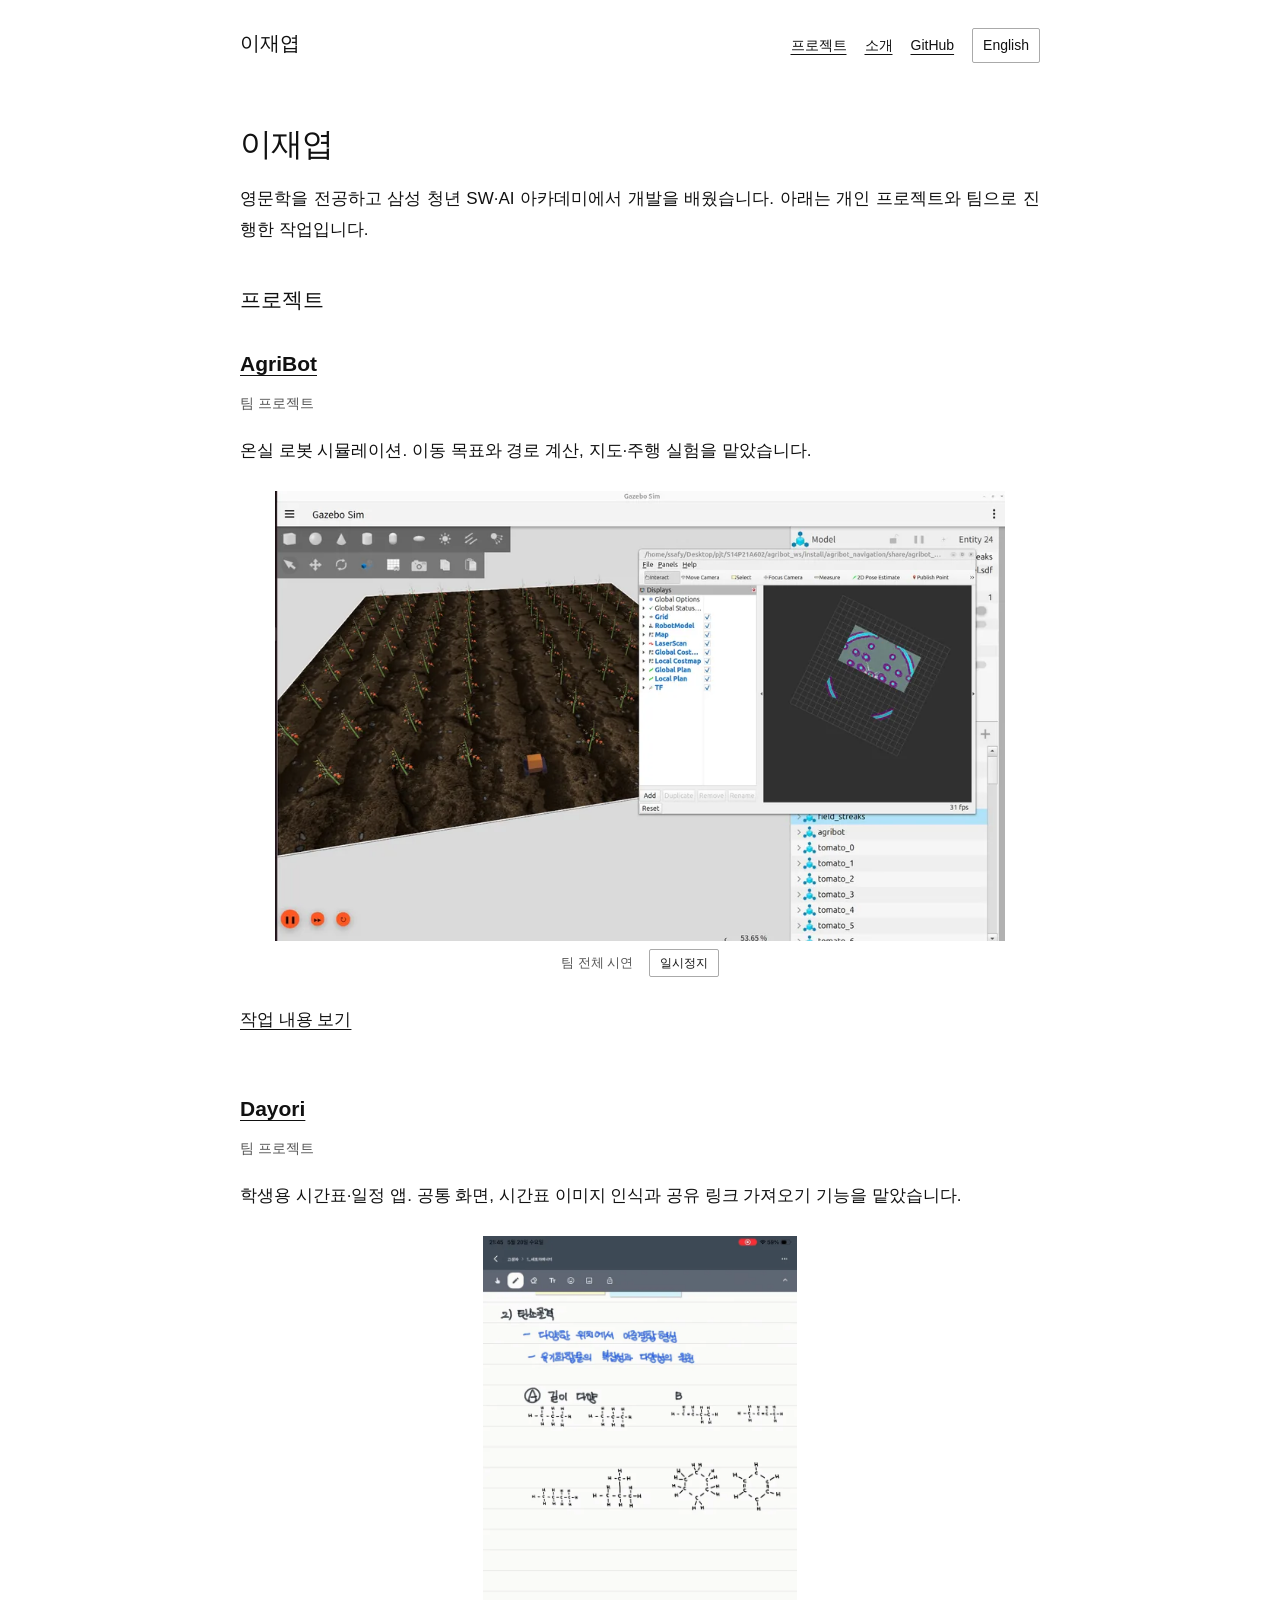
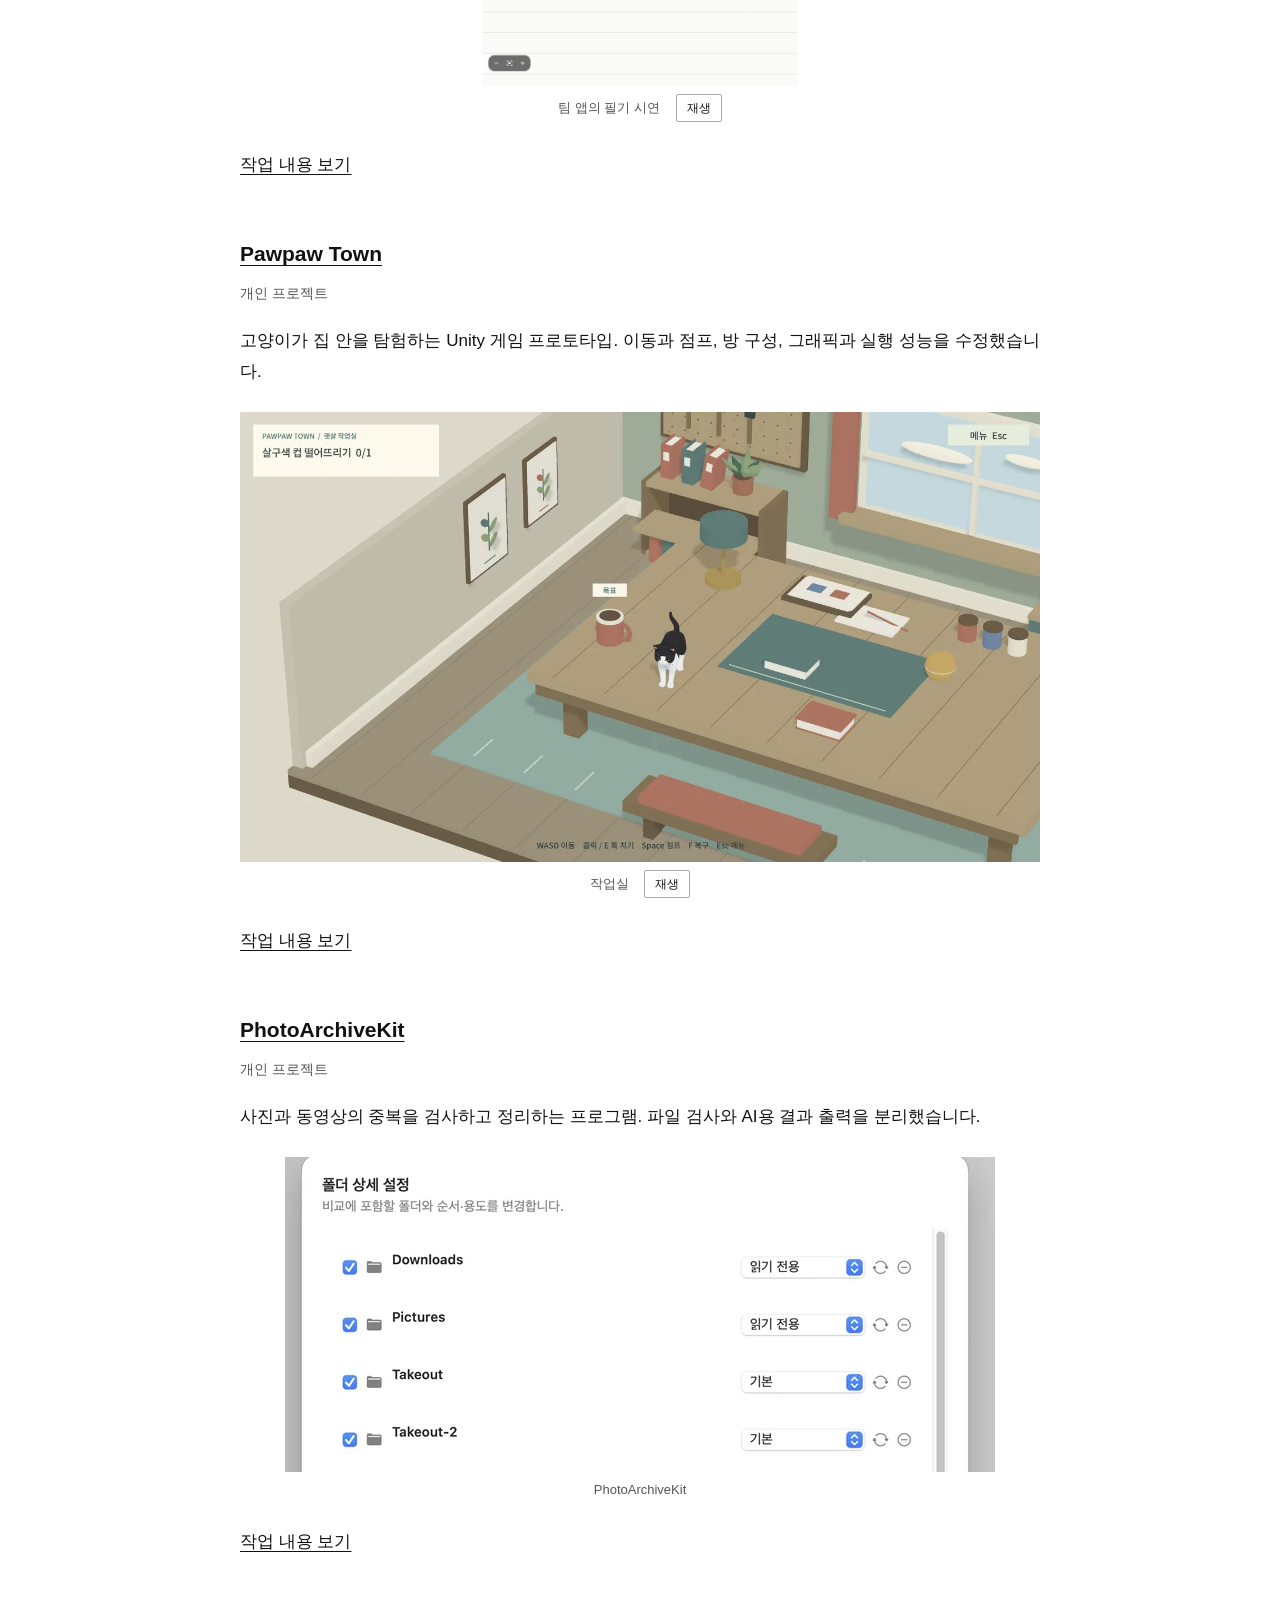
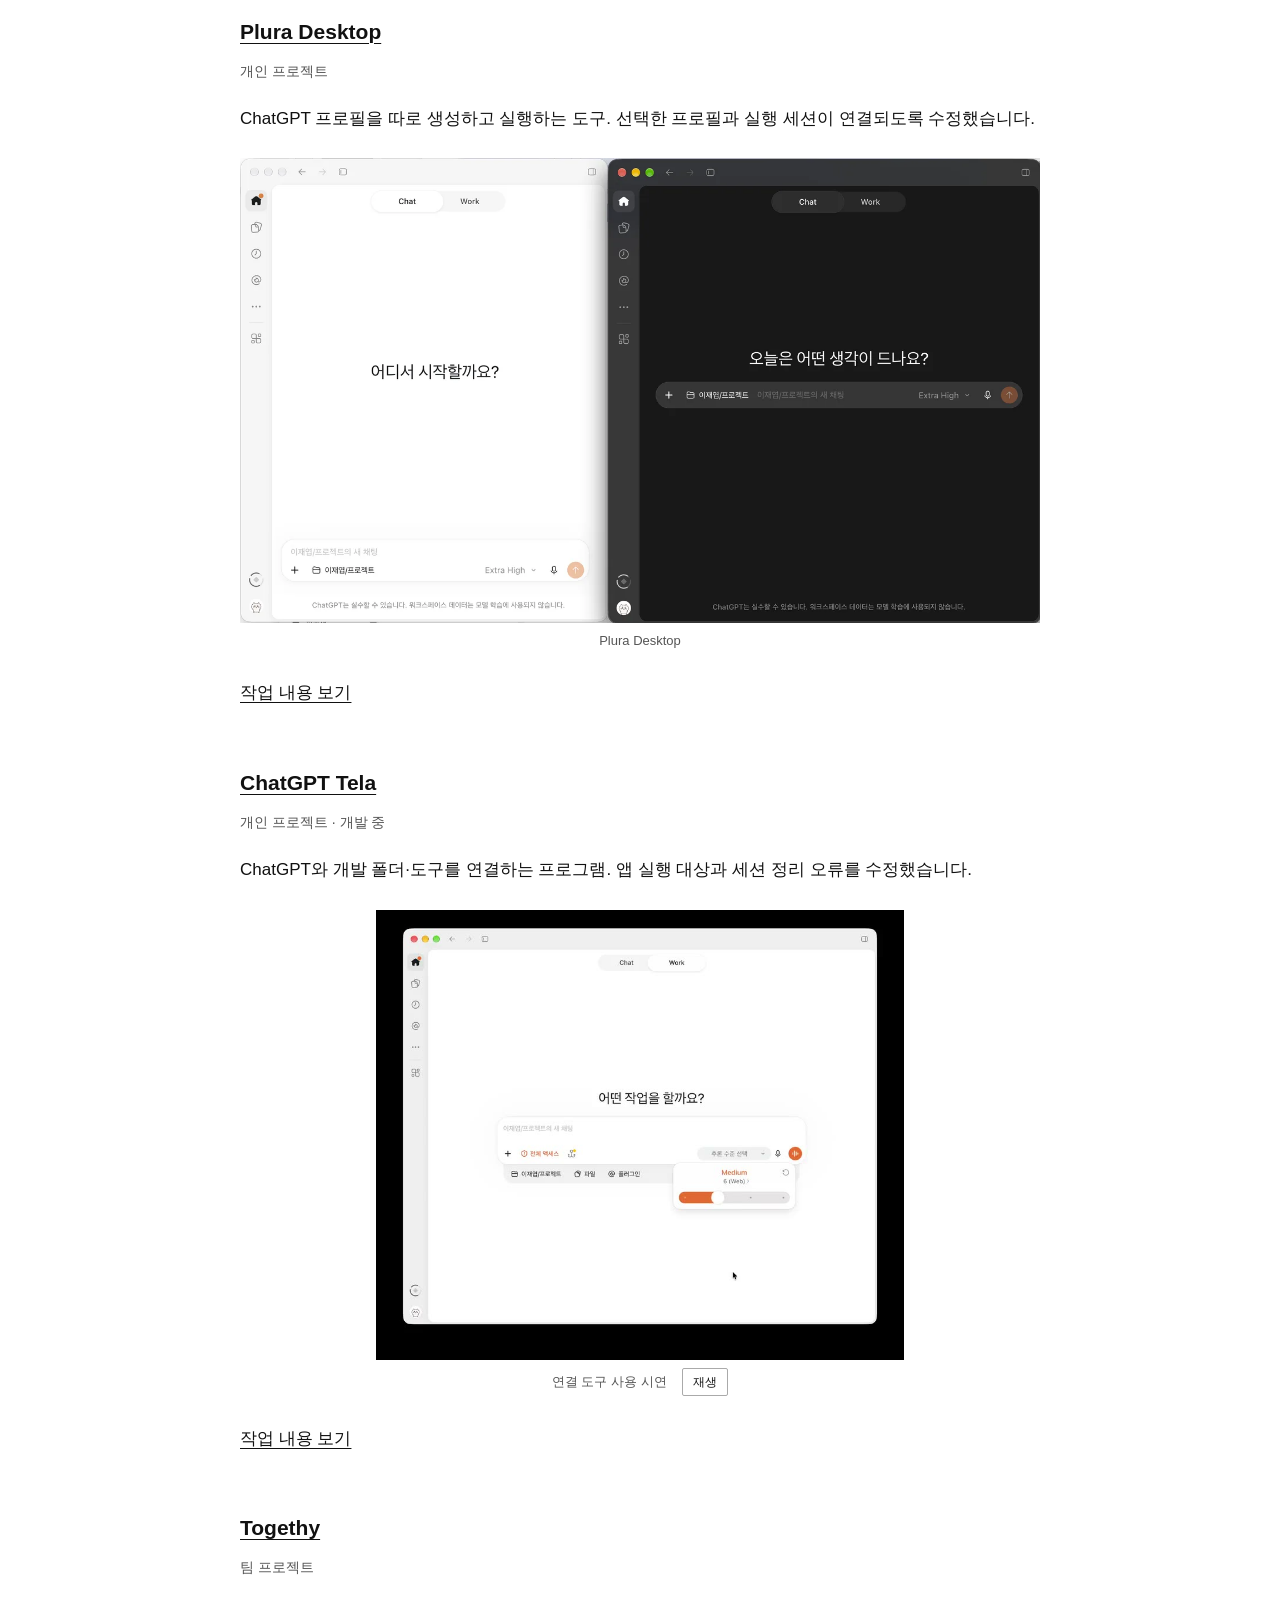
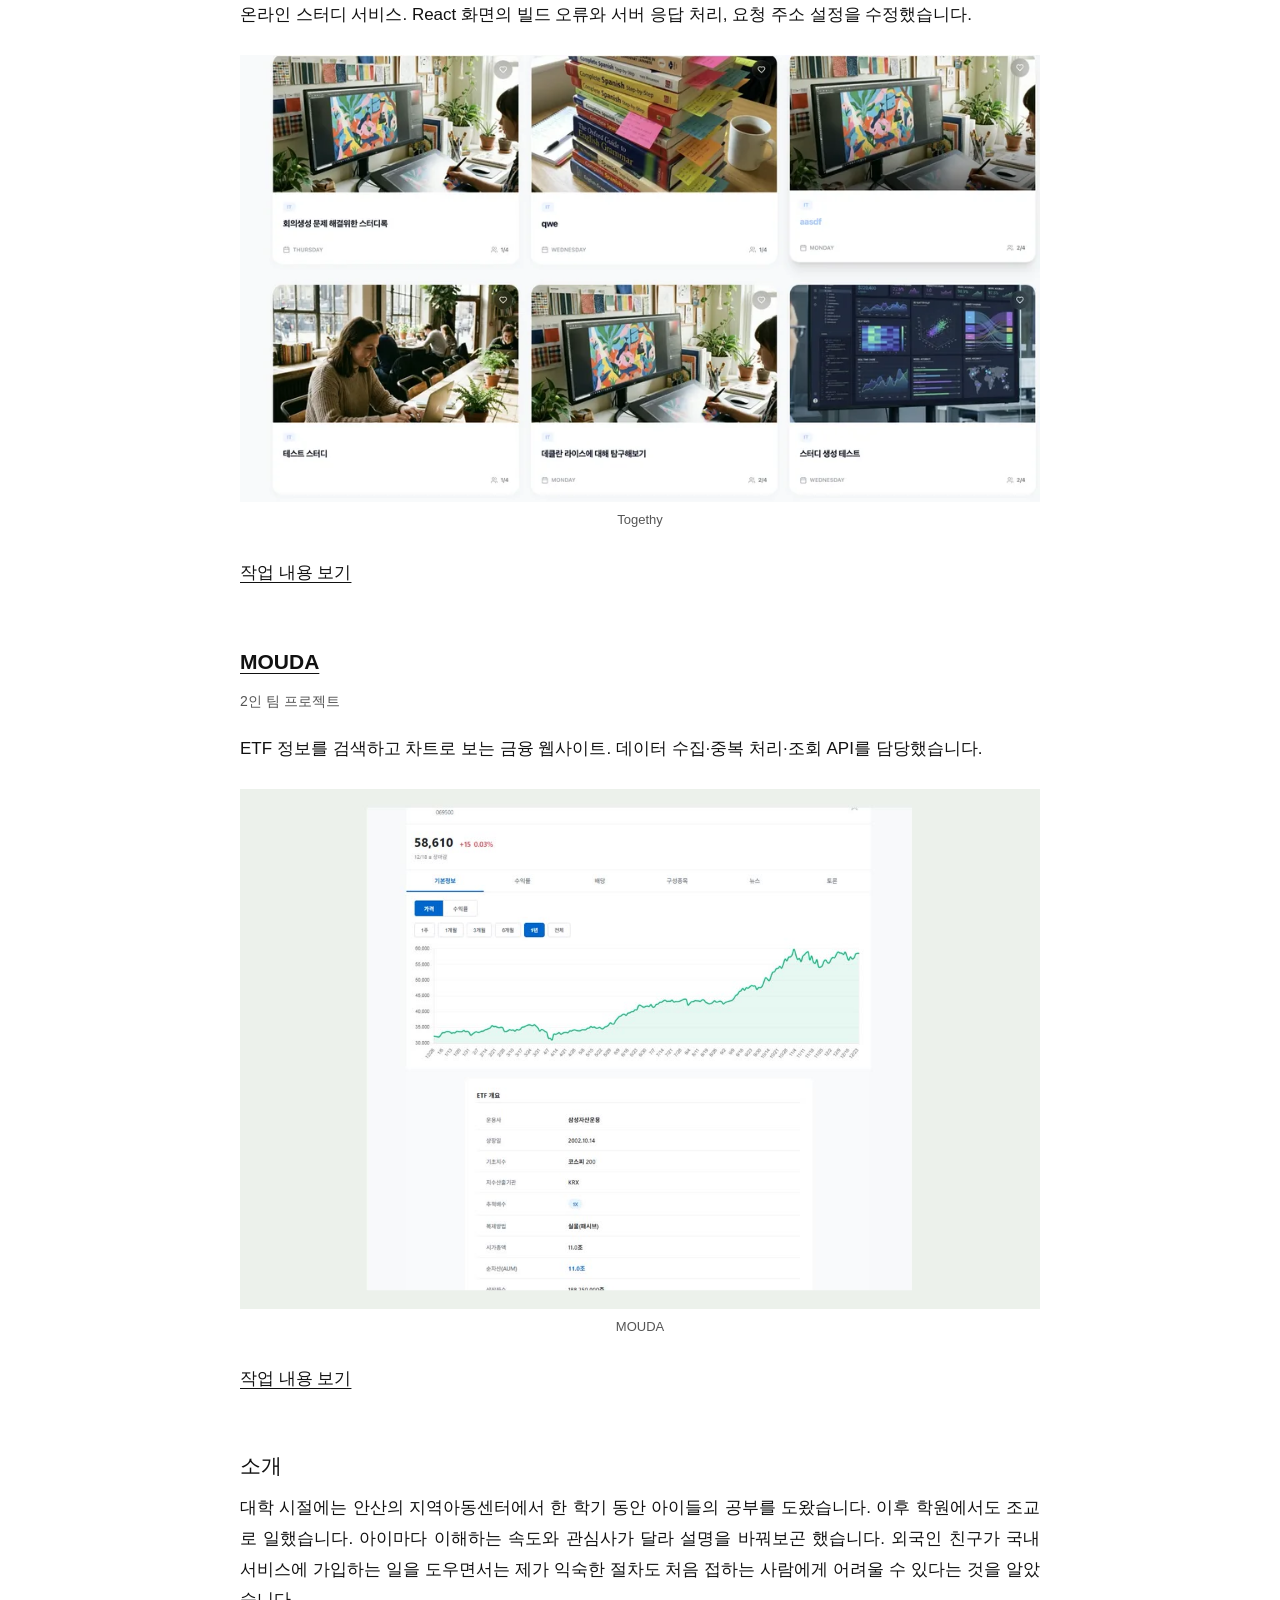
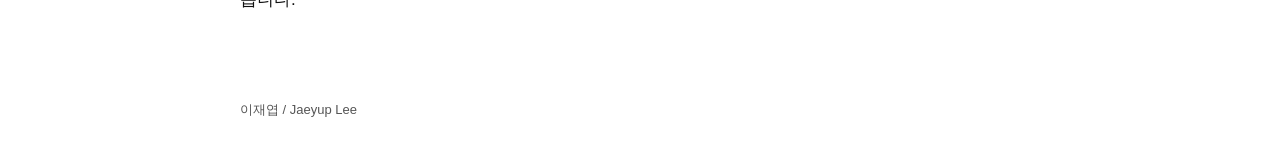
==== commit ad90fc85: "Simplify portfolio into white single-column documents with direct project descriptions" ====
--- a/index.html
+++ b/index.html
@@ -1,14 +1,4 @@
 <!doctype html>
-<html lang="ko"><head><meta charset="utf-8"><meta name="viewport" content="width=device-width, initial-scale=1">
-<meta name="theme-color" content="#f7f8f6"><meta name="description" content="이재엽의 소프트웨어 및 게임 프로젝트">
-<link rel="canonical" href="https://ljy0317.github.io/"><link rel="icon" href="/favicon.svg" type="image/svg+xml">
-<link rel="stylesheet" href="/assets/css/site.css"><script src="/assets/js/site.js" defer></script>
-<title>프로젝트 | 이재엽</title></head><body><a class="skip" href="#main">본문으로 이동</a>
-<header class="site-header"><div class="wrap header-wrap"><a href="/" class="brand">이재엽</a><nav class="site-nav" aria-label="Main navigation"><a href="/#projects" data-ko="프로젝트" data-en="Projects">프로젝트</a><a href="/#about" data-ko="소개" data-en="About">소개</a><a href="https://github.com/LJY0317" target="_blank" rel="noreferrer">GitHub</a><button class="language" type="button" data-lang-toggle aria-label="Switch language">EN</button></nav></div></header>
-<main id="main"><section class="home-hero wrap"><div class="hero-text"><p class="hello">이재엽 / Jaeyup Lee</p><h1 class="" data-ko="영문학을 공부했고, SSAFY에서 개발을 배웠습니다." data-en="I studied English literature before learning software development at SSAFY.">영문학을 공부했고, SSAFY에서 개발을 배웠습니다.</h1>
-<p class="hero-intro" data-ko="궁금한 게 생기면 직접 만들어 봅니다. 잘 안 되면 원인을 찾아 다시 고칩니다. 여기에는 그렇게 만든 작업들을 모았습니다." data-en="I make things to answer questions that bother me, and keep fixing what does not work. These are some of the projects I have worked on.">궁금한 게 생기면 직접 만들어 봅니다. 잘 안 되면 원인을 찾아 다시 고칩니다. 여기에는 그렇게 만든 작업들을 모았습니다.</p>
-<div class="hero-actions"><a href="#projects" data-ko="프로젝트 보기" data-en="See projects">프로젝트 보기</a><a href="https://github.com/LJY0317" target="_blank" rel="noreferrer">GitHub</a></div></div>
-<div class="hero-media"><figure class="shot video-shot "><video data-loop-video muted playsinline loop preload="none" poster="/assets/media/pawpaw-workshop.webp" aria-label="Unity로 만든 Pawpaw Town의 작업실 맵."><source src="/assets/media/pawpaw-workshop-loop.mp4" type="video/mp4"></video><button type="button" class="motion-toggle" data-motion-toggle aria-label="영상 일시 정지">Ⅱ</button><figcaption class="" data-ko="Unity로 만든 Pawpaw Town의 작업실 맵." data-en="Workshop scene from my Unity prototype.">Unity로 만든 Pawpaw Town의 작업실 맵.</figcaption></figure></div></section><section class="wrap projects" id="projects"><div class="section-heading"><h2 class="" data-ko="만든 것들" data-en="Projects">만든 것들</h2><p class="" data-ko="개인 프로젝트와 SSAFY에서 만든 팀 작업을 함께 정리했습니다." data-en="Personal projects and work made with teams at SSAFY.">개인 프로젝트와 SSAFY에서 만든 팀 작업을 함께 정리했습니다.</p></div><div class="project-grid"><article class="project-tile large-tile"><a class="tile-link" href="/projects/pawpaw-town/" aria-label="Pawpaw Town 자세히 보기"><div class="tile-image"><figure class="shot video-shot "><video data-loop-video muted playsinline loop preload="none" poster="/assets/media/pawpaw-workshop.webp" aria-label="Pawpaw Town 실제 영상"><source src="/assets/media/pawpaw-workshop-loop.mp4" type="video/mp4"></video><button type="button" class="motion-toggle" data-motion-toggle aria-label="영상 일시 정지">Ⅱ</button><figcaption class="" data-ko="Pawpaw Town 실제 영상" data-en="Pawpaw Town demo">Pawpaw Town 실제 영상</figcaption></figure></div></a><div class="tile-copy"><div class="tile-name"><a href="/projects/pawpaw-town/">Pawpaw Town</a></div><p class="tile-kind" data-ko="개인 작업 · Unity" data-en="Personal · Unity">개인 작업 · Unity</p><p class="tile-summary" data-ko="작업실, 주방, 다락방을 돌아다니는 Unity 게임을 만들고 있습니다. 캐릭터 움직임과 방의 조명, 화면 설정을 직접 시험하며 고쳐왔습니다." data-en="A Unity game set in a workshop, kitchen, and attic. I have been adjusting locomotion, lighting, and rendering by testing the actual scenes.">작업실, 주방, 다락방을 돌아다니는 Unity 게임을 만들고 있습니다. 캐릭터 움직임과 방의 조명, 화면 설정을 직접 시험하며 고쳐왔습니다.</p></div></article><article class="project-tile "><a class="tile-link" href="/projects/photoarchivekit/" aria-label="PhotoArchiveKit 자세히 보기"><div class="tile-image"><img src="/assets/media/photo-folders.webp" loading="lazy" decoding="async" alt="PhotoArchiveKit 프로젝트 화면" width="710" height="315"></div></a><div class="tile-copy"><div class="tile-name"><a href="/projects/photoarchivekit/">PhotoArchiveKit</a></div><p class="tile-kind" data-ko="개인 작업 · Swift" data-en="Personal · Swift">개인 작업 · Swift</p><p class="tile-summary" data-ko="사진과 동영상을 컴퓨터에서 직접 검사하고, 같은 파일을 찾아 검토·정리하는 프로그램입니다." data-en="A local photo and video duplicate checker with review, quarantine, and restore controls.">사진과 동영상을 컴퓨터에서 직접 검사하고, 같은 파일을 찾아 검토·정리하는 프로그램입니다.</p></div></article><article class="project-tile large-tile"><a class="tile-link" href="/projects/greenhouse-robot/" aria-label="AgriBot 자세히 보기"><div class="tile-image"><figure class="shot video-shot "><video data-loop-video muted playsinline loop preload="none" poster="/assets/images/projects/greenhouse-robot/gazebo-greenhouse-overview-1600.webp" aria-label="AgriBot 실제 영상"><source src="/assets/videos/projects/greenhouse-robot/system-demo.mp4" type="video/mp4"></video><button type="button" class="motion-toggle" data-motion-toggle aria-label="영상 일시 정지">Ⅱ</button><figcaption class="" data-ko="AgriBot 실제 영상" data-en="AgriBot demo">AgriBot 실제 영상</figcaption></figure></div></a><div class="tile-copy"><div class="tile-name"><a href="/projects/greenhouse-robot/">AgriBot</a></div><p class="tile-kind" data-ko="SSAFY 팀 프로젝트 · 로봇" data-en="SSAFY team · Robotics">SSAFY 팀 프로젝트 · 로봇</p><p class="tile-summary" data-ko="식물을 선택하면 로봇이 온실 안을 이동해 상태를 확인하는 ROS 2·Gazebo 기반 시뮬레이션입니다." data-en="A ROS 2 / Gazebo greenhouse simulation where an operator selects a plant for the robot to inspect.">식물을 선택하면 로봇이 온실 안을 이동해 상태를 확인하는 ROS 2·Gazebo 기반 시뮬레이션입니다.</p></div></article><article class="project-tile large-tile"><a class="tile-link" href="/projects/timetable-planner/" aria-label="Dayori 자세히 보기"><div class="tile-image"><figure class="shot video-shot "><video data-loop-video muted playsinline loop preload="none" poster="/assets/images/projects/timetable-planner/dayori-cover-1600.webp" aria-label="Dayori 실제 영상"><source src="/assets/videos/projects/timetable-planner/handwriting-demo.mp4" type="video/mp4"></video><button type="button" class="motion-toggle" data-motion-toggle aria-label="영상 일시 정지">Ⅱ</button><figcaption class="" data-ko="Dayori 실제 영상" data-en="Dayori demo">Dayori 실제 영상</figcaption></figure></div></a><div class="tile-copy"><div class="tile-name"><a href="/projects/timetable-planner/">Dayori</a></div><p class="tile-kind" data-ko="SSAFY 팀 프로젝트 · 모바일 앱" data-en="SSAFY team · Mobile app">SSAFY 팀 프로젝트 · 모바일 앱</p><p class="tile-summary" data-ko="시간표, 일정, 필기, 스티커를 한 곳에서 관리하는 앱입니다. 시간표 이미지와 에브리타임 공유 링크에서 수업을 가져오는 기능을 작업했습니다." data-en="A student planner for timetables, schedules, notes, and stickers. I worked on importing schedules from images and Everytime links.">시간표, 일정, 필기, 스티커를 한 곳에서 관리하는 앱입니다. 시간표 이미지와 에브리타임 공유 링크에서 수업을 가져오는 기능을 작업했습니다.</p></div></article><article class="project-tile "><a class="tile-link" href="/projects/plura-desktop/" aria-label="Plura Desktop 자세히 보기"><div class="tile-image"><img src="/assets/media/plura-dual.webp" loading="lazy" decoding="async" alt="Plura Desktop 프로젝트 화면" width="1440" height="836"></div></a><div class="tile-copy"><div class="tile-name"><a href="/projects/plura-desktop/">Plura Desktop</a></div><p class="tile-kind" data-ko="개인 작업 · 데스크톱 도구" data-en="Personal · Desktop tool">개인 작업 · 데스크톱 도구</p><p class="tile-summary" data-ko="한 앱에서 계정을 번갈아 바꾸는 것이 번거로워 프로필마다 독립된 창을 실행하도록 만들었습니다." data-en="A tool for launching separate ChatGPT profiles instead of switching sessions inside a single app.">한 앱에서 계정을 번갈아 바꾸는 것이 번거로워 프로필마다 독립된 창을 실행하도록 만들었습니다.</p></div></article><article class="project-tile "><a class="tile-link" href="/projects/chatgpt-tela/" aria-label="ChatGPT Tela 자세히 보기"><div class="tile-image"><figure class="shot video-shot "><video data-loop-video muted playsinline loop preload="none" poster="/assets/media/tela-control.webp" aria-label="ChatGPT Tela 실제 영상"><source src="/assets/media/tela-model-loop.mp4" type="video/mp4"></video><button type="button" class="motion-toggle" data-motion-toggle aria-label="영상 일시 정지">Ⅱ</button><figcaption class="" data-ko="ChatGPT Tela 실제 영상" data-en="ChatGPT Tela demo">ChatGPT Tela 실제 영상</figcaption></figure></div></a><div class="tile-copy"><div class="tile-name"><a href="/projects/chatgpt-tela/">ChatGPT Tela</a></div><p class="tile-kind" data-ko="개인 작업 · 개발 도구" data-en="Personal · Developer tooling">개인 작업 · 개발 도구</p><p class="tile-summary" data-ko="대화창과 개발 환경 사이에서 코드나 실행 결과를 계속 옮겨 적는 것이 번거로워 시작한 연결 도구입니다. 아직 개발 중입니다." data-en="A local bridge between ChatGPT and developer tools, built to reduce manual copying of files and command results. Work in progress.">대화창과 개발 환경 사이에서 코드나 실행 결과를 계속 옮겨 적는 것이 번거로워 시작한 연결 도구입니다. 아직 개발 중입니다.</p></div></article><article class="project-tile "><a class="tile-link" href="/projects/study-platform/" aria-label="Togethy 자세히 보기"><div class="tile-image"><img src="/assets/images/projects/study-platform/study-discovery-grid-1600.webp" loading="lazy" decoding="async" alt="Togethy 프로젝트 화면" width="1600" height="894"></div></a><div class="tile-copy"><div class="tile-name"><a href="/projects/study-platform/">Togethy</a></div><p class="tile-kind" data-ko="SSAFY 팀 프로젝트 · 웹" data-en="SSAFY team · Web">SSAFY 팀 프로젝트 · 웹</p><p class="tile-summary" data-ko="스터디 검색, 그룹 운영, 영상 모임 등을 포함한 팀 서비스입니다. 저는 React 화면의 빌드 오류와 서버 통신 문제를 수정했습니다." data-en="A team-built study platform with group discovery and online sessions. I worked on frontend build issues and API handling.">스터디 검색, 그룹 운영, 영상 모임 등을 포함한 팀 서비스입니다. 저는 React 화면의 빌드 오류와 서버 통신 문제를 수정했습니다.</p></div></article><article class="project-tile "><a class="tile-link" href="/projects/etf-platform/" aria-label="MOUDA 자세히 보기"><div class="tile-image"><img src="/assets/images/projects/etf-platform/mouda-etf-detail.jpg" loading="lazy" decoding="async" alt="MOUDA 프로젝트 화면" width="1200" height="780"></div></a><div class="tile-copy"><div class="tile-name"><a href="/projects/etf-platform/">MOUDA</a></div><p class="tile-kind" data-ko="2인 팀 프로젝트 · 금융 정보" data-en="Two-person team · Finance">2인 팀 프로젝트 · 금융 정보</p><p class="tile-summary" data-ko="ETF 종목과 시세, 관련 기사 등을 찾아볼 수 있는 금융 정보 웹 서비스입니다. 저는 데이터 수집, 중복 처리, 조회 API와 차트를 담당했습니다." data-en="A financial information website with ETF search, market data, charts, and news. I worked on data collection and retrieval.">ETF 종목과 시세, 관련 기사 등을 찾아볼 수 있는 금융 정보 웹 서비스입니다. 저는 데이터 수집, 중복 처리, 조회 API와 차트를 담당했습니다.</p></div></article></div></section><section class="about-band" id="about"><div class="wrap about-layout"><h2 class="" data-ko="다른 분야에서 시작했습니다." data-en="I started somewhere else.">다른 분야에서 시작했습니다.</h2>
-<div><p class="" data-ko="대학교에서는 영문학을 공부했고, 지역아동센터에서 아이들의 공부를 도운 적이 있습니다. 한국 생활이 익숙하지 않은 친구들이 온라인 서비스에 가입하기 어려워하는 모습을 보면서 사람마다 같은 화면을 다르게 받아들인다는 것을 느꼈습니다." data-en="I studied English literature and volunteered with students at a community center. I also helped friends who struggled with Korean online services. Those experiences shaped how I think about software.">대학교에서는 영문학을 공부했고, 지역아동센터에서 아이들의 공부를 도운 적이 있습니다. 한국 생활이 익숙하지 않은 친구들이 온라인 서비스에 가입하기 어려워하는 모습을 보면서 사람마다 같은 화면을 다르게 받아들인다는 것을 느꼈습니다.</p>
-<p class="" data-ko="SSAFY에 들어가 처음 개발을 배운 뒤 로봇과 모바일 앱을 팀원들과 만들었습니다. 지금은 생활 속에서 불편했던 일을 개인 프로그램으로도 만들어 보고 있습니다." data-en="At SSAFY I began learning to code, worked with teams on robotics and mobile apps, and kept building small tools for problems I ran into myself.">SSAFY에 들어가 처음 개발을 배운 뒤 로봇과 모바일 앱을 팀원들과 만들었습니다. 지금은 생활 속에서 불편했던 일을 개인 프로그램으로도 만들어 보고 있습니다.</p></div></div></section></main><footer class="site-footer"><div class="wrap footer-wrap"><span>이재엽 · Jaeyup Lee</span><span><a href="https://github.com/LJY0317">GitHub</a> · <a href="mailto:leejaeyup0317@gmail.com">Email</a></span></div></footer>
-</body></html>+<html lang="ko"><head><meta charset="utf-8"><meta name="viewport" content="width=device-width,initial-scale=1"><meta name="theme-color" content="#ffffff"><meta name="description" content="이재엽의 프로젝트"><title>프로젝트 | 이재엽</title><link rel="canonical" href="https://ljy0317.github.io/"><link rel="icon" href="/favicon.svg"><link rel="stylesheet" href="/assets/css/site.css"><script src="/assets/js/site.js" defer></script></head>
+<body><a class="skip" href="#main"><span lang="ko">본문으로</span><span lang="en">Skip to content</span></a><header><a class="name" href="/">이재엽</a><nav aria-label="Navigation"><a href="/#projects"><span lang="ko">프로젝트</span><span lang="en">Projects</span></a><a href="/#about"><span lang="ko">소개</span><span lang="en">About</span></a><a href="https://github.com/LJY0317">GitHub</a><button type="button" data-lang-toggle>English</button></nav></header>
+<main id="main"><h1 lang="ko">이재엽</h1><h1 lang="en">Jaeyup Lee</h1><p lang="ko">영문학을 전공하고 삼성 청년 SW·AI 아카데미에서 개발을 배웠습니다. 아래는 개인 프로젝트와 팀으로 진행한 작업입니다.</p><p lang="en">I studied English literature and learned software development at SSAFY. These are my personal projects and work with teams.</p><section id="projects"><h2 lang="ko">프로젝트</h2><h2 lang="en">Projects</h2><article class="project"><h3><a href="/projects/greenhouse-robot/">AgriBot</a></h3><p lang="ko" class="meta">팀 프로젝트</p><p lang="en" class="meta">Team project</p><p lang="ko">온실 로봇 시뮬레이션. 이동 목표와 경로 계산, 지도·주행 실험을 맡았습니다.</p><p lang="en">A greenhouse robot simulation. I worked on navigation goals, route calculation, and mapping tests.</p><figure class="video-shot"><video data-loop-video muted loop playsinline preload="none" poster="/assets/images/projects/greenhouse-robot/gazebo-greenhouse-overview-960.webp" aria-label="팀 전체 시연"><source src="/assets/videos/projects/greenhouse-robot/system-demo.mp4" type="video/mp4"></video><figcaption><span lang="ko">팀 전체 시연</span><span lang="en">Team demonstration</span> <button type="button" data-motion-toggle aria-label="Pause video"><span lang="ko">재생</span><span lang="en">Play</span></button></figcaption></figure><p><a href="/projects/greenhouse-robot/"><span lang="ko">작업 내용 보기</span><span lang="en">Read project details</span></a></p></article><article class="project"><h3><a href="/projects/timetable-planner/">Dayori</a></h3><p lang="ko" class="meta">팀 프로젝트</p><p lang="en" class="meta">Team project</p><p lang="ko">학생용 시간표·일정 앱. 공통 화면, 시간표 이미지 인식과 공유 링크 가져오기 기능을 맡았습니다.</p><p lang="en">A student planner. I worked on shared screens, timetable OCR, and shared-link imports.</p><figure class="video-shot"><video data-loop-video muted loop playsinline preload="none" poster="/assets/images/projects/timetable-planner/handwriting-demo-poster.webp" aria-label="팀 앱의 필기 시연"><source src="/assets/videos/projects/timetable-planner/handwriting-demo.mp4" type="video/mp4"></video><figcaption><span lang="ko">팀 앱의 필기 시연</span><span lang="en">Handwriting in the team app</span> <button type="button" data-motion-toggle aria-label="Pause video"><span lang="ko">재생</span><span lang="en">Play</span></button></figcaption></figure><p><a href="/projects/timetable-planner/"><span lang="ko">작업 내용 보기</span><span lang="en">Read project details</span></a></p></article><article class="project"><h3><a href="/projects/pawpaw-town/">Pawpaw Town</a></h3><p lang="ko" class="meta">개인 프로젝트</p><p lang="en" class="meta">Personal project</p><p lang="ko">고양이가 집 안을 탐험하는 Unity 게임 프로토타입. 이동과 점프, 방 구성, 그래픽과 실행 성능을 수정했습니다.</p><p lang="en">A Unity cat-game prototype. I worked on movement, room scenes, graphics fixes, and rendering performance.</p><figure class="video-shot"><video data-loop-video muted loop playsinline preload="none" poster="/assets/media/pawpaw-workshop.webp" aria-label="작업실"><source src="/assets/media/pawpaw-workshop-loop.mp4" type="video/mp4"></video><figcaption><span lang="ko">작업실</span><span lang="en">Workshop</span> <button type="button" data-motion-toggle aria-label="Pause video"><span lang="ko">재생</span><span lang="en">Play</span></button></figcaption></figure><p><a href="/projects/pawpaw-town/"><span lang="ko">작업 내용 보기</span><span lang="en">Read project details</span></a></p></article><article class="project"><h3><a href="/projects/photoarchivekit/">PhotoArchiveKit</a></h3><p lang="ko" class="meta">개인 프로젝트</p><p lang="en" class="meta">Personal project</p><p lang="ko">사진과 동영상의 중복을 검사하고 정리하는 프로그램. 파일 검사와 AI용 결과 출력을 분리했습니다.</p><p lang="en">A photo and video duplicate checker with separate local processing and AI-facing output.</p><figure><img src="/assets/media/photo-folders.webp" width="710" height="315" alt="PhotoArchiveKit" loading="lazy" decoding="async"><figcaption>PhotoArchiveKit</figcaption></figure><p><a href="/projects/photoarchivekit/"><span lang="ko">작업 내용 보기</span><span lang="en">Read project details</span></a></p></article><article class="project"><h3><a href="/projects/plura-desktop/">Plura Desktop</a></h3><p lang="ko" class="meta">개인 프로젝트</p><p lang="en" class="meta">Personal project</p><p lang="ko">ChatGPT 프로필을 따로 생성하고 실행하는 도구. 선택한 프로필과 실행 세션이 연결되도록 수정했습니다.</p><p lang="en">A tool for creating and launching separate ChatGPT profiles, with profile-specific session data.</p><figure><img src="/assets/media/plura-dual.webp" width="1440" height="836" alt="Plura Desktop" loading="lazy" decoding="async"><figcaption>Plura Desktop</figcaption></figure><p><a href="/projects/plura-desktop/"><span lang="ko">작업 내용 보기</span><span lang="en">Read project details</span></a></p></article><article class="project"><h3><a href="/projects/chatgpt-tela/">ChatGPT Tela</a></h3><p lang="ko" class="meta">개인 프로젝트 · 개발 중</p><p lang="en" class="meta">Personal project, in development</p><p lang="ko">ChatGPT와 개발 폴더·도구를 연결하는 프로그램. 앱 실행 대상과 세션 정리 오류를 수정했습니다.</p><p lang="en">A bridge between ChatGPT and development folders and tools. Work includes app-target selection and session cleanup fixes.</p><figure class="video-shot"><video data-loop-video muted loop playsinline preload="none" poster="/assets/media/tela-model.jpg" aria-label="연결 도구 사용 시연"><source src="/assets/media/tela-model-loop.mp4" type="video/mp4"></video><figcaption><span lang="ko">연결 도구 사용 시연</span><span lang="en">Connected-tool demonstration</span> <button type="button" data-motion-toggle aria-label="Pause video"><span lang="ko">재생</span><span lang="en">Play</span></button></figcaption></figure><p><a href="/projects/chatgpt-tela/"><span lang="ko">작업 내용 보기</span><span lang="en">Read project details</span></a></p></article><article class="project"><h3><a href="/projects/study-platform/">Togethy</a></h3><p lang="ko" class="meta">팀 프로젝트</p><p lang="en" class="meta">Team project</p><p lang="ko">온라인 스터디 서비스. React 화면의 빌드 오류와 서버 응답 처리, 요청 주소 설정을 수정했습니다.</p><p lang="en">An online study platform. I fixed frontend build errors, API response handling, and request URL configuration.</p><figure><img src="/assets/images/projects/study-platform/study-discovery-grid-960.webp" width="960" height="537" alt="Togethy" loading="lazy" decoding="async"><figcaption>Togethy</figcaption></figure><p><a href="/projects/study-platform/"><span lang="ko">작업 내용 보기</span><span lang="en">Read project details</span></a></p></article><article class="project"><h3><a href="/projects/etf-platform/">MOUDA</a></h3><p lang="ko" class="meta">2인 팀 프로젝트</p><p lang="en" class="meta">Two-person team project</p><p lang="ko">ETF 정보를 검색하고 차트로 보는 금융 웹사이트. 데이터 수집·중복 처리·조회 API를 담당했습니다.</p><p lang="en">A financial website for ETF search and charts. I worked on data collection, deduplication, and query APIs.</p><figure><img src="/assets/images/projects/etf-platform/mouda-etf-detail.jpg" width="1057" height="935" alt="MOUDA" loading="lazy" decoding="async"><figcaption>MOUDA</figcaption></figure><p><a href="/projects/etf-platform/"><span lang="ko">작업 내용 보기</span><span lang="en">Read project details</span></a></p></article></section><section id="about"><h2 lang="ko">소개</h2><h2 lang="en">About</h2><p lang="ko">대학 시절에는 안산의 지역아동센터에서 한 학기 동안 아이들의 공부를 도왔습니다. 이후 학원에서도 조교로 일했습니다. 아이마다 이해하는 속도와 관심사가 달라 설명을 바꿔보곤 했습니다. 외국인 친구가 국내 서비스에 가입하는 일을 도우면서는 제가 익숙한 절차도 처음 접하는 사람에게 어려울 수 있다는 것을 알았습니다.</p><p lang="en">I studied English literature, volunteered for a semester at a community center in Ansan, and later worked as a teaching assistant. Helping students and friends unfamiliar with Korean services made me consider how differently people can understand the same explanation.</p></section></main><footer>이재엽 / Jaeyup Lee</footer></body></html>
--- a/assets/css/site.css
+++ b/assets/css/site.css
@@ -1,36 +1 @@
-:root{--bg:#f7f8f6;--paper:#fff;--ink:#171c20;--muted:#5e666b;--line:#d8dcda;--accent:#315b4d;--max:1160px;--radius:5px}
-*{box-sizing:border-box}html{scroll-behavior:smooth}body{margin:0;background:var(--bg);color:var(--ink);font-family:-apple-system,BlinkMacSystemFont,"Apple SD Gothic Neo","Noto Sans KR","Segoe UI",sans-serif;font-size:16px;line-height:1.7;-webkit-font-smoothing:antialiased}a{color:inherit}img,video{display:block;max-width:100%}button{font:inherit}::selection{background:#cce9d8}
-.wrap{width:min(var(--max),calc(100% - 64px));margin-inline:auto}.skip{position:absolute;left:-9999px;top:8px;background:#fff;padding:10px;z-index:30}.skip:focus{left:10px}
-.site-header{background:rgba(247,248,246,.94);position:sticky;top:0;z-index:20;border-bottom:1px solid var(--line);backdrop-filter:blur(14px)}.header-wrap{min-height:70px;display:flex;align-items:center;justify-content:space-between;gap:22px}.brand{font-size:21px;font-weight:760;text-decoration:none;letter-spacing:-.045em}.site-nav{display:flex;align-items:center;gap:27px}.site-nav a{text-decoration:none;font-size:13px;font-weight:600}.site-nav a:hover,.tile-name a:hover{color:var(--accent)}.language{border:1px solid #a9b3ae;background:transparent;padding:7px 12px;border-radius:999px;cursor:pointer;font-size:12px;font-weight:700}a:focus-visible,button:focus-visible{outline:3px solid #3376d0;outline-offset:4px}
-.home-hero{display:grid;grid-template-columns:.85fr 1.15fr;align-items:center;gap:7%;min-height:min(760px,84vh);padding-top:66px;padding-bottom:82px}.hello{color:var(--accent);font-size:13px;letter-spacing:.02em;font-weight:720;margin:0 0 30px}.hero-text h1{font-size:clamp(34px,3.5vw,55px);letter-spacing:-.055em;line-height:1.3;word-break:keep-all;margin:0 0 30px;font-weight:740}.hero-intro{font-size:17px;max-width:530px;word-break:keep-all;color:#4b5557}.hero-actions{display:flex;gap:22px;margin-top:31px;font-size:14px;font-weight:700}.hero-actions a{text-underline-offset:6px}.hero-media .shot{margin:0}.hero-media video{aspect-ratio:1.18;object-fit:cover}
-.shot{margin:0;position:relative;background:#e9eae6;border-radius:var(--radius);overflow:hidden}.shot img,.shot video{width:100%;object-fit:cover;object-position:center}.shot figcaption{font-size:12px;background:#fff;padding:10px 13px;color:#59615f;line-height:1.45}.video-shot video{background:#e5e8e4;min-height:100px}.motion-toggle{position:absolute;right:12px;top:12px;background:rgba(255,255,255,.9);color:#19231e;border:0;border-radius:50%;width:33px;height:33px;font-size:13px;cursor:pointer;box-shadow:0 2px 9px #0002}
-.projects{padding:55px 0 110px}.section-heading{display:flex;align-items:baseline;justify-content:space-between;gap:30px;border-bottom:1px solid var(--ink);padding-bottom:22px;margin-bottom:35px}.section-heading h2{font-size:35px;letter-spacing:-.045em;margin:0}.section-heading p{font-size:13px;color:var(--muted);margin:0;max-width:450px}
-.project-grid{display:grid;grid-template-columns:repeat(3,minmax(0,1fr));gap:55px 22px}.project-tile.large-tile{grid-column:span 2}.tile-image{height:260px;overflow:hidden;background:#e9eeeb;border-radius:var(--radius)}.large-tile .tile-image{height:350px}.tile-image img,.tile-image video{width:100%;height:100%;object-fit:cover;transition:transform .45s ease}.tile-image .shot{height:100%;border:0}.tile-image .shot figcaption,.tile-image .motion-toggle{display:none}.tile-image:hover img,.tile-image:hover video{transform:scale(1.025)}.tile-copy{padding:14px 0}.tile-name{font-size:22px;font-weight:740;letter-spacing:-.035em}.tile-name a{text-decoration:none}.tile-kind{font-size:12px;color:var(--accent);font-weight:680;margin:4px 0 8px}.tile-summary{color:var(--muted);font-size:14px;word-break:keep-all;line-height:1.65;margin:0;max-width:550px}
-.about-band{background:#e9eeeb;padding:96px 0 108px}.about-layout{display:grid;grid-template-columns:.72fr 1fr;gap:10%}.about-layout h2{font-size:clamp(31px,3.2vw,49px);letter-spacing:-.05em;line-height:1.3;margin:0}.about-layout p{font-size:17px;line-height:1.95;max-width:680px;word-break:keep-all;margin:0 0 22px}
-.detail-head{padding:65px 0 55px}.back{font-size:13px;color:var(--muted);text-underline-offset:5px;text-decoration:none}.back:before{content:'← ';}.project-kind{font-size:13px;color:var(--accent);font-weight:700;margin:37px 0 10px}.detail-head h1{font-size:clamp(50px,8vw,112px);line-height:1.03;letter-spacing:-.065em;margin:0 0 22px}.detail-lead{font-size:clamp(22px,2.8vw,38px);font-weight:660;letter-spacing:-.045em;line-height:1.45;max-width:930px;word-break:keep-all;margin:0 0 22px}.detail-summary{max-width:790px;color:#465252;font-size:17px;word-break:keep-all}.detail-links{display:flex;gap:25px;margin-top:32px;font-size:13px;font-weight:700}.detail-links a{text-underline-offset:6px}
-.detail-gallery{margin-bottom:80px}.gallery-grid{display:grid;grid-template-columns:1fr 1fr;gap:18px}.gallery-grid>.wide{grid-column:span 2}.gallery-grid>.shot img,.gallery-grid>.shot video{height:clamp(200px,30vw,410px);object-fit:contain;background:#e9ebe9}.gallery-grid>.wide img,.gallery-grid>.wide video{height:clamp(300px,48vw,650px);object-fit:contain;background:#e9ebe9}.gallery-grid figcaption{background:var(--bg);border-bottom:1px solid var(--line);padding:13px 0 7px}
-.story-list{border-top:1px solid var(--ink);margin-top:70px}.story-block{display:grid;grid-template-columns:.52fr 1fr;gap:8%;padding:55px 0 75px;border-bottom:1px solid var(--line)}.story-lead h2{font-size:clamp(24px,2.5vw,35px);line-height:1.4;letter-spacing:-.045em;word-break:keep-all;margin:0}.story-text p{font-size:17px;line-height:1.92;word-break:keep-all;margin:0 0 25px;max-width:760px}.story-text p:last-child{margin-bottom:0}
-.evidence-section{padding:70px 0}.evidence-section h2{font-size:30px;letter-spacing:-.04em}.traces{display:grid;grid-template-columns:repeat(2,minmax(0,1fr));gap:16px}.trace{border-top:1px solid var(--line);padding:14px 0}.trace p{font-size:14px;line-height:1.75;color:#394345}.evidence-link{font-size:12px;font-weight:730;text-underline-offset:5px}
-.next-project{padding:95px 0 100px;border-top:1px solid var(--ink)}.next-project p{color:var(--muted);font-size:13px}.next-project a{display:inline-block;text-decoration:none;font-size:clamp(37px,6vw,73px);font-weight:760;letter-spacing:-.055em}.next-project span{font-size:.65em;color:var(--accent)}
-.site-footer{border-top:1px solid var(--line);padding:26px 0}.footer-wrap{display:flex;justify-content:space-between;gap:20px;font-size:13px;color:var(--muted)}
-@media(max-width:960px){.home-hero{grid-template-columns:1fr;gap:38px;min-height:0}.hero-media video{aspect-ratio:16/10}.project-grid{grid-template-columns:1fr 1fr}.project-tile.large-tile{grid-column:span 1}.large-tile .tile-image,.tile-image{height:280px}.story-block{grid-template-columns:1fr 1.3fr;gap:6%}}
-@media(max-width:650px){.wrap{width:min(100% - 32px,var(--max))}.header-wrap{min-height:61px}.site-nav{gap:13px}.site-nav a{font-size:12px}.site-nav a:nth-child(2){display:none}.brand{font-size:18px}.home-hero{padding-top:47px;padding-bottom:58px}.hello{margin-bottom:20px}.hero-text h1{font-size:34px;margin-bottom:18px}.hero-intro{font-size:15px}.hero-media video{aspect-ratio:1.1}.section-heading{display:block}.section-heading h2{font-size:31px}.section-heading p{margin-top:9px}.project-grid{grid-template-columns:1fr;gap:28px}.project-tile.large-tile{grid-column:auto}.large-tile .tile-image,.tile-image{height:240px}.projects{padding-top:20px;padding-bottom:70px}.about-band{padding:65px 0}.about-layout{grid-template-columns:1fr;gap:25px}.about-layout h2{font-size:32px}.about-layout p{font-size:15px}.detail-head{padding-top:46px}.detail-head h1{font-size:51px}.detail-lead{font-size:25px}.detail-summary{font-size:15px}.detail-gallery{margin-bottom:35px}.gallery-grid{grid-template-columns:1fr;gap:15px}.gallery-grid>.wide{grid-column:auto}.gallery-grid>.shot img,.gallery-grid>.shot video,.gallery-grid>.wide img,.gallery-grid>.wide video{height:auto;max-height:420px;aspect-ratio:4/3;object-fit:contain}.story-list{margin-top:30px}.story-block{display:block;padding:35px 0 43px}.story-lead h2{font-size:25px;margin-bottom:21px}.story-text p{font-size:15px;line-height:1.85}.traces{grid-template-columns:1fr}.next-project{padding:55px 0}.footer-wrap{flex-wrap:wrap}}
-@media(prefers-reduced-motion:reduce){html{scroll-behavior:auto}.tile-image img,.tile-image video{transition:none}}
-/* Small screens: grid contents must not enlarge the viewport. */
-.home-hero > *, .project-grid > *, .gallery-grid > *, .story-block > * { min-width:0; }
-@media (max-width:650px) {
- .wrap { width:calc(100% - 32px); }
- .home-hero { grid-template-columns:minmax(0,1fr); }
- .hero-text h1 { overflow-wrap:break-word; }
- .hero-media, .hero-media .shot, .hero-media video { width:100%;min-width:0; }
- .site-nav { gap:10px; }
- .site-nav a { font-size:11px; }
- .site-nav a:first-child { display:none; }
-}
-/* Small practical interface adjustments */
-section[id], h1[id], h2[id] {scroll-margin-top:88px}
-a, button {touch-action:manipulation}
-.project-tile img, .project-tile video {width:100%}
-.detail-head h1, .section-heading h2 {text-wrap:balance}
-.story-text {max-width:750px}
-@media (prefers-reduced-motion:reduce) { .tile-image img,.tile-image video {transition:none!important;} }
+:root{color-scheme:light;font-family:-apple-system,BlinkMacSystemFont,"Apple SD Gothic Neo","Noto Sans KR","Segoe UI",sans-serif;color:#111;background:#fff;font-synthesis:none}*{box-sizing:border-box}body{margin:0;background:#fff;font-size:17px;line-height:1.8}html[lang=ko] [lang=en],html[lang=en] [lang=ko]{display:none}header,main,footer{width:min(800px,calc(100% - 40px));margin-inline:auto}header{padding:25px 0 20px;display:flex;gap:20px;align-items:baseline;justify-content:space-between}nav{display:flex;gap:18px;align-items:center;flex-wrap:wrap}nav a,nav button{font-size:14px}.name{font-size:20px;font-weight:650;text-decoration:none}a{color:inherit;text-decoration-thickness:1px;text-underline-offset:4px}a:hover{color:#555}button{font:inherit;color:#111;background:#fff;border:1px solid #aaa;border-radius:2px;padding:4px 10px;cursor:pointer;touch-action:manipulation}a:focus-visible,button:focus-visible{outline:2px solid #145dbf;outline-offset:4px}.skip{position:absolute;left:-10000px;top:8px;background:#fff;padding:8px}.skip:focus{left:12px}main{padding:20px 0 45px}h1{font-size:32px;line-height:1.35;font-weight:650;margin:20px 0 18px;letter-spacing:-.025em}h2{font-size:21px;line-height:1.5;font-weight:650;margin:38px 0 12px}h3{font-size:21px;font-weight:650;margin:0 0 8px}p{margin:0 0 17px;text-align:justify;word-break:normal;overflow-wrap:break-word}p[lang=en]{text-align:left}.meta{font-size:14px;color:#555;margin-bottom:20px;text-align:left}section{margin:0}.project{margin:30px 0 55px}figure{display:block;margin:24px 0 28px;background:#fff}figure img,figure video{display:block;max-width:100%;width:auto;height:auto;max-height:560px;margin:auto;object-fit:contain;background:#fff}figure video{width:100%;aspect-ratio:16/9}figcaption{font-size:13px;color:#555;line-height:1.5;margin-top:8px;text-align:center}figcaption button{font-size:12px;margin-left:12px}ul{padding-left:22px}li{margin-bottom:8px;font-size:14px;overflow-wrap:anywhere}.back{margin-top:40px}footer{font-size:13px;color:#555;padding:20px 0 35px}section[id]{scroll-margin-top:20px}@media(max-width:600px){body{font-size:16px;line-height:1.8}header,main,footer{width:calc(100% - 32px)}header{display:block;padding-top:18px}nav{margin-top:12px;gap:16px}h1{font-size:28px}h2,h3{font-size:20px}main{padding-top:8px}figure img{max-height:460px}.project{margin-bottom:45px}}@media print{header,footer,nav,.back,figcaption button{display:none}main{width:auto;padding:0}body{font-size:11pt;color:#000;background:#fff}h1{font-size:20pt}h2,h3{font-size:13pt;break-after:avoid}figure{break-inside:avoid}a{color:#000}}
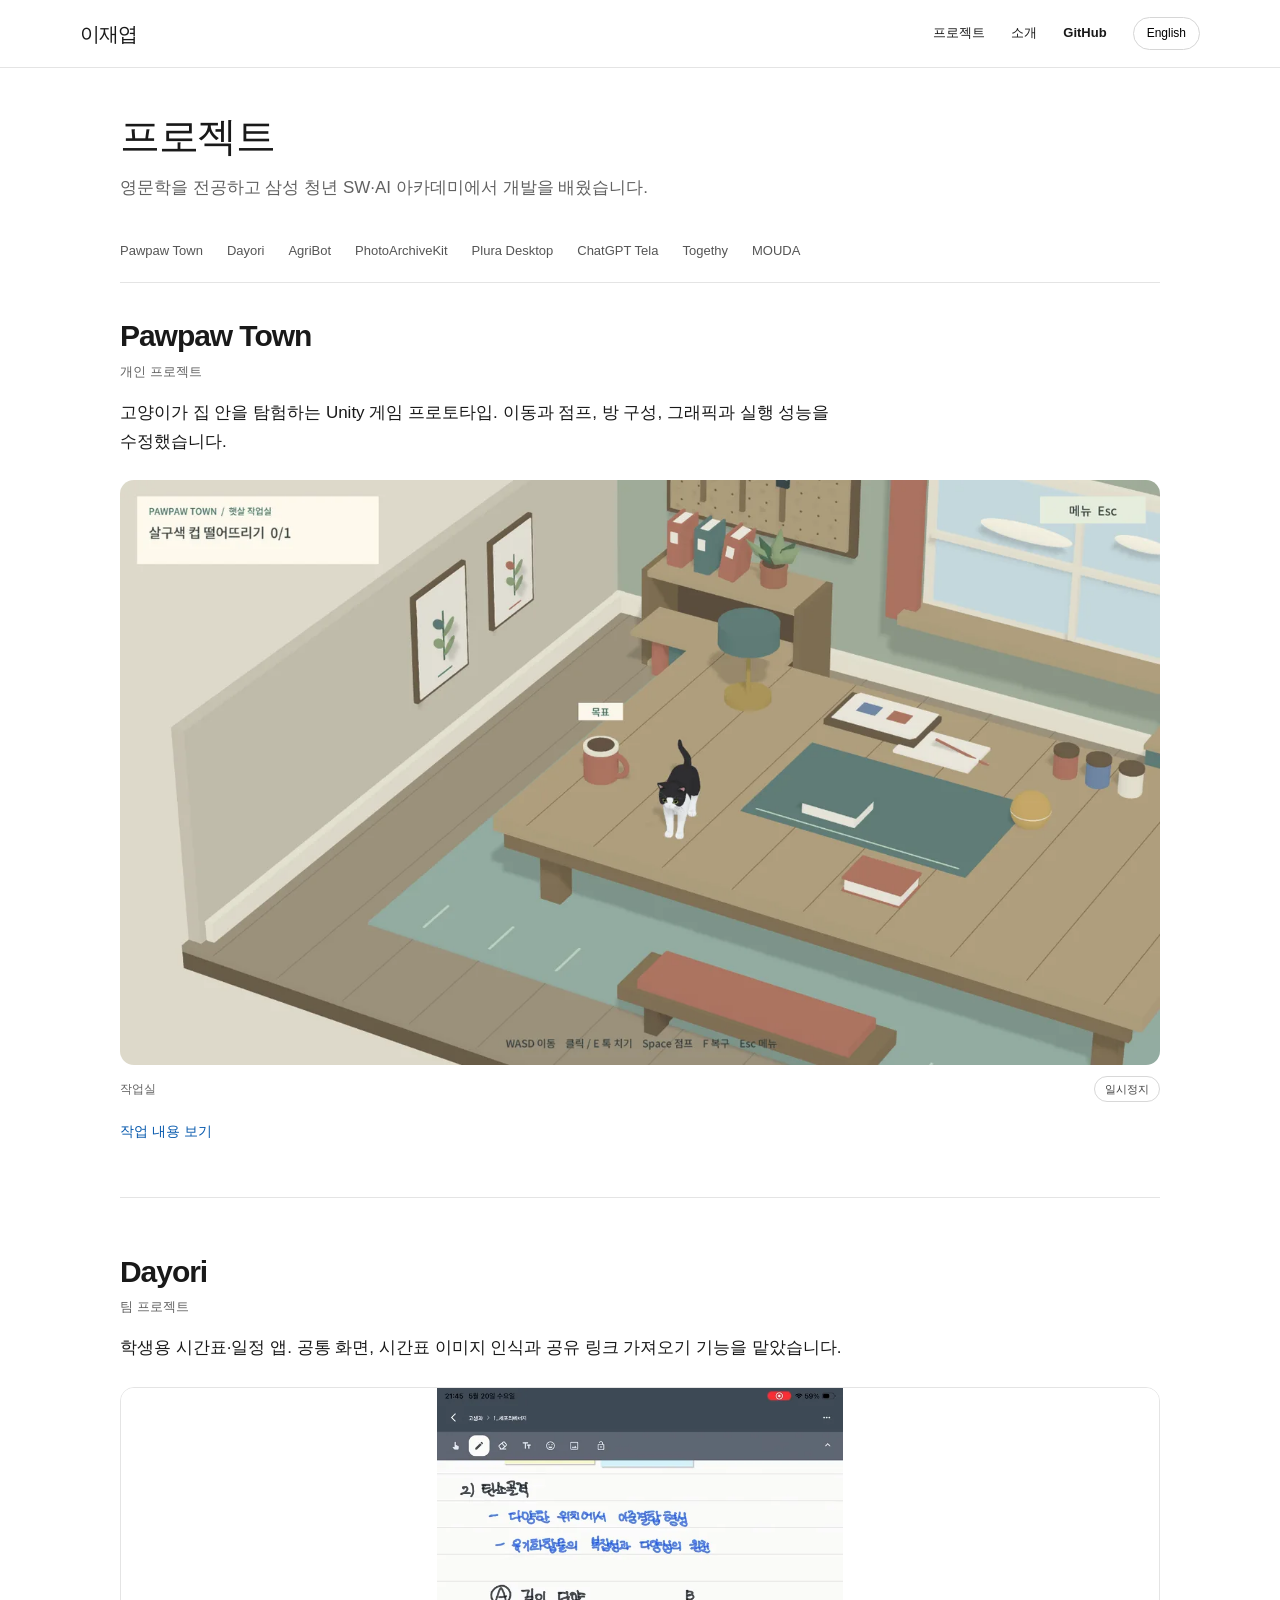
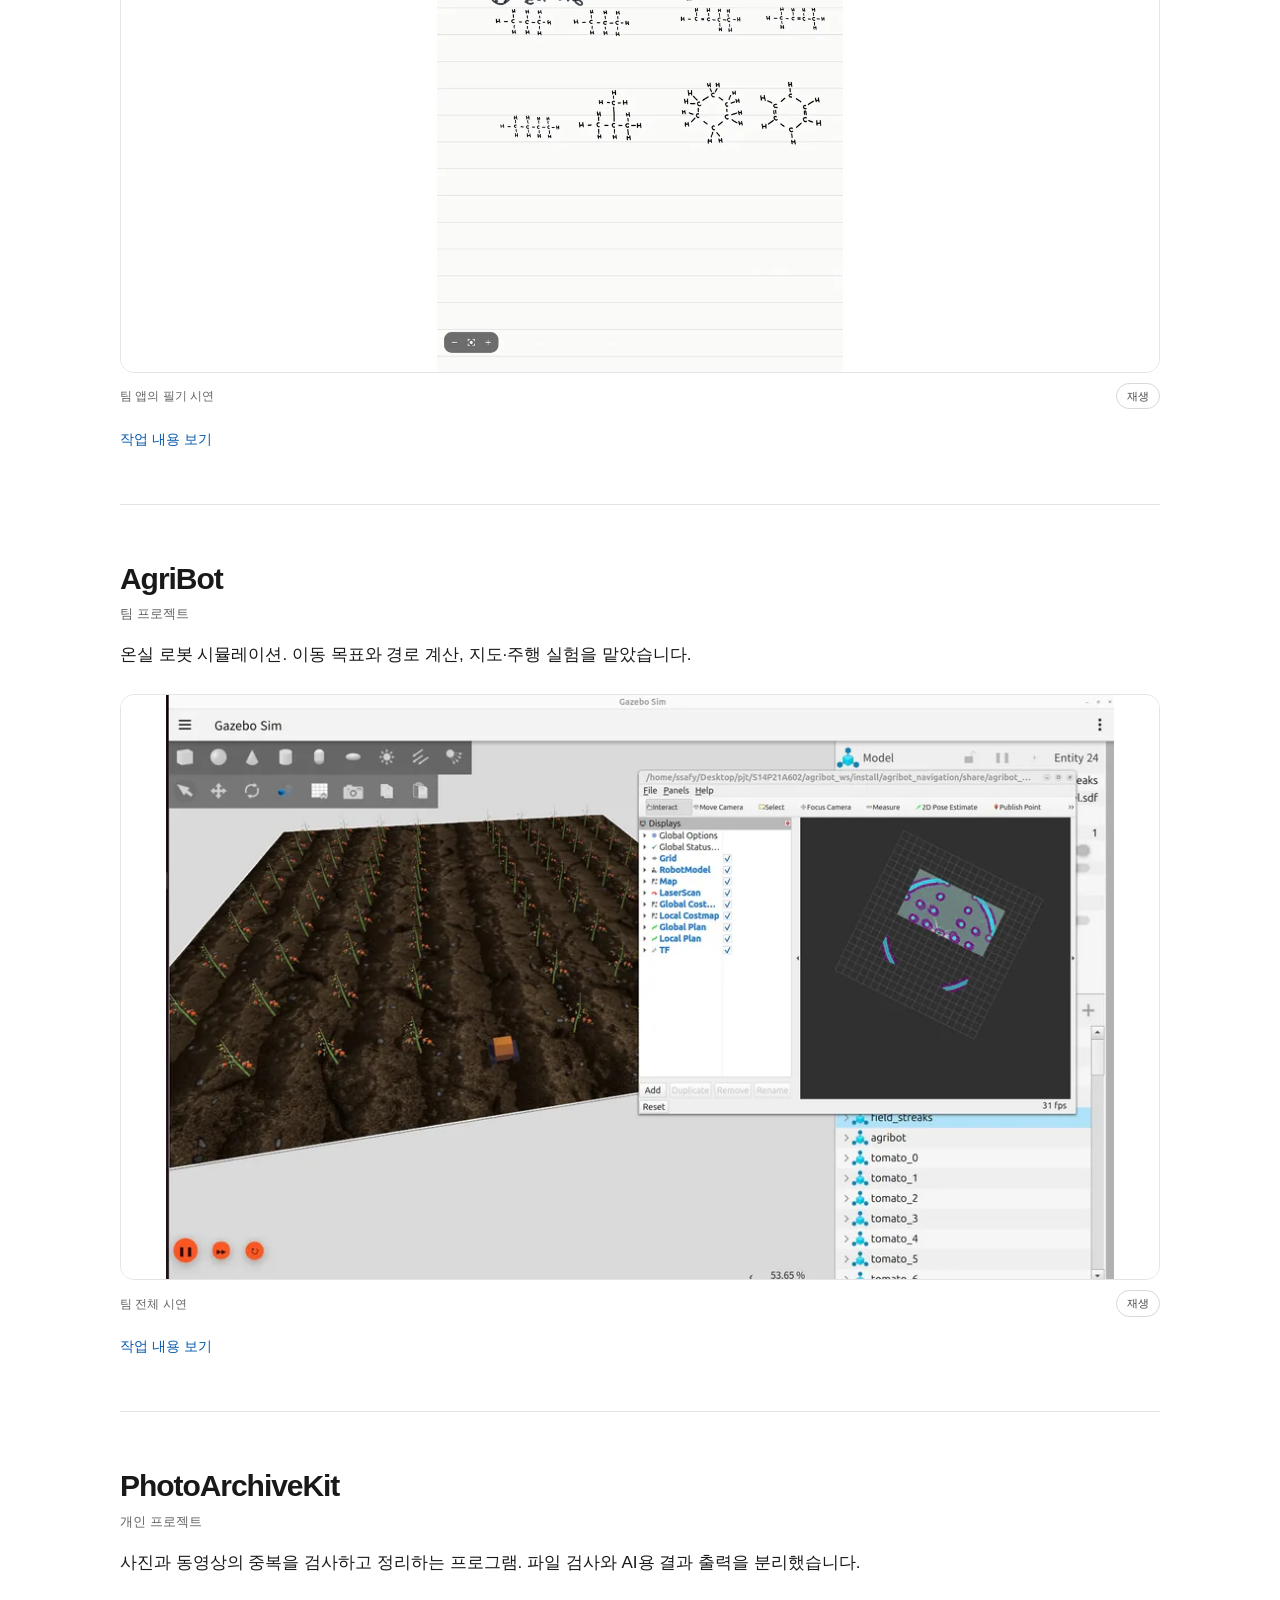
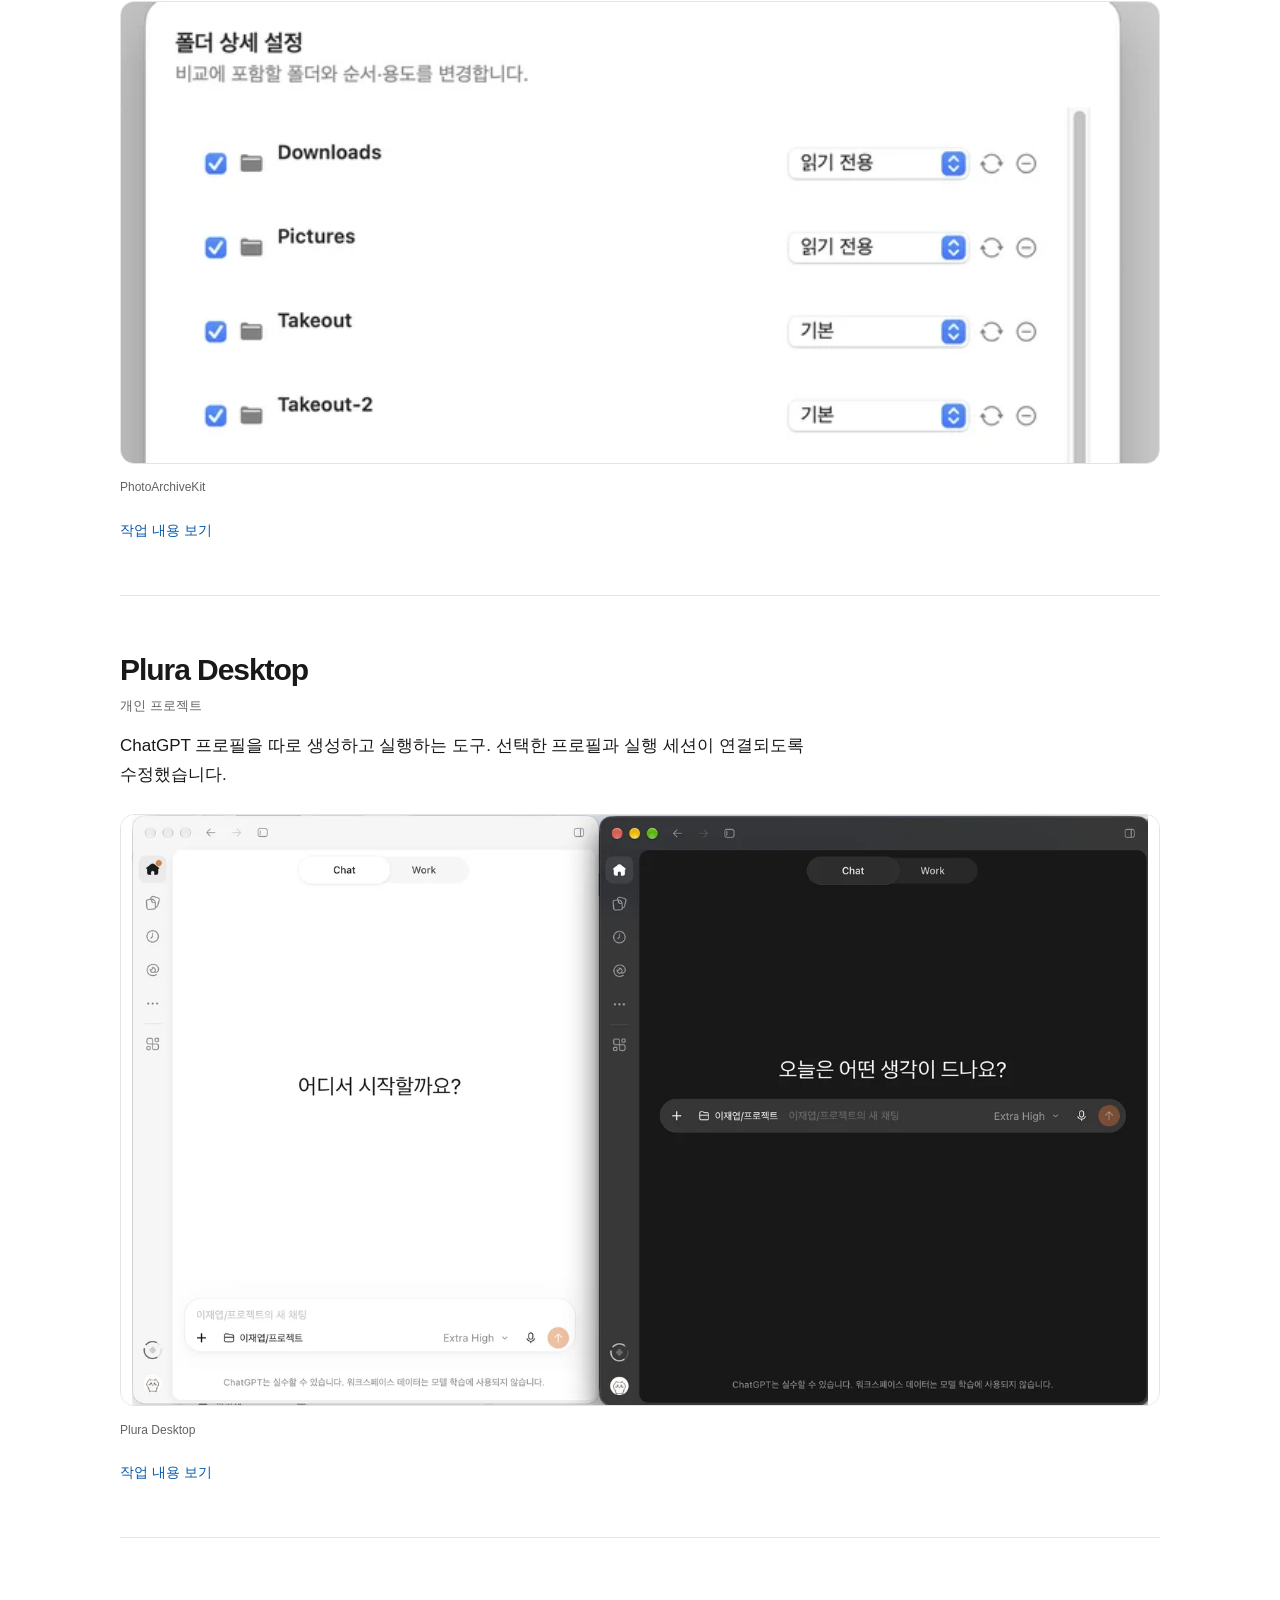
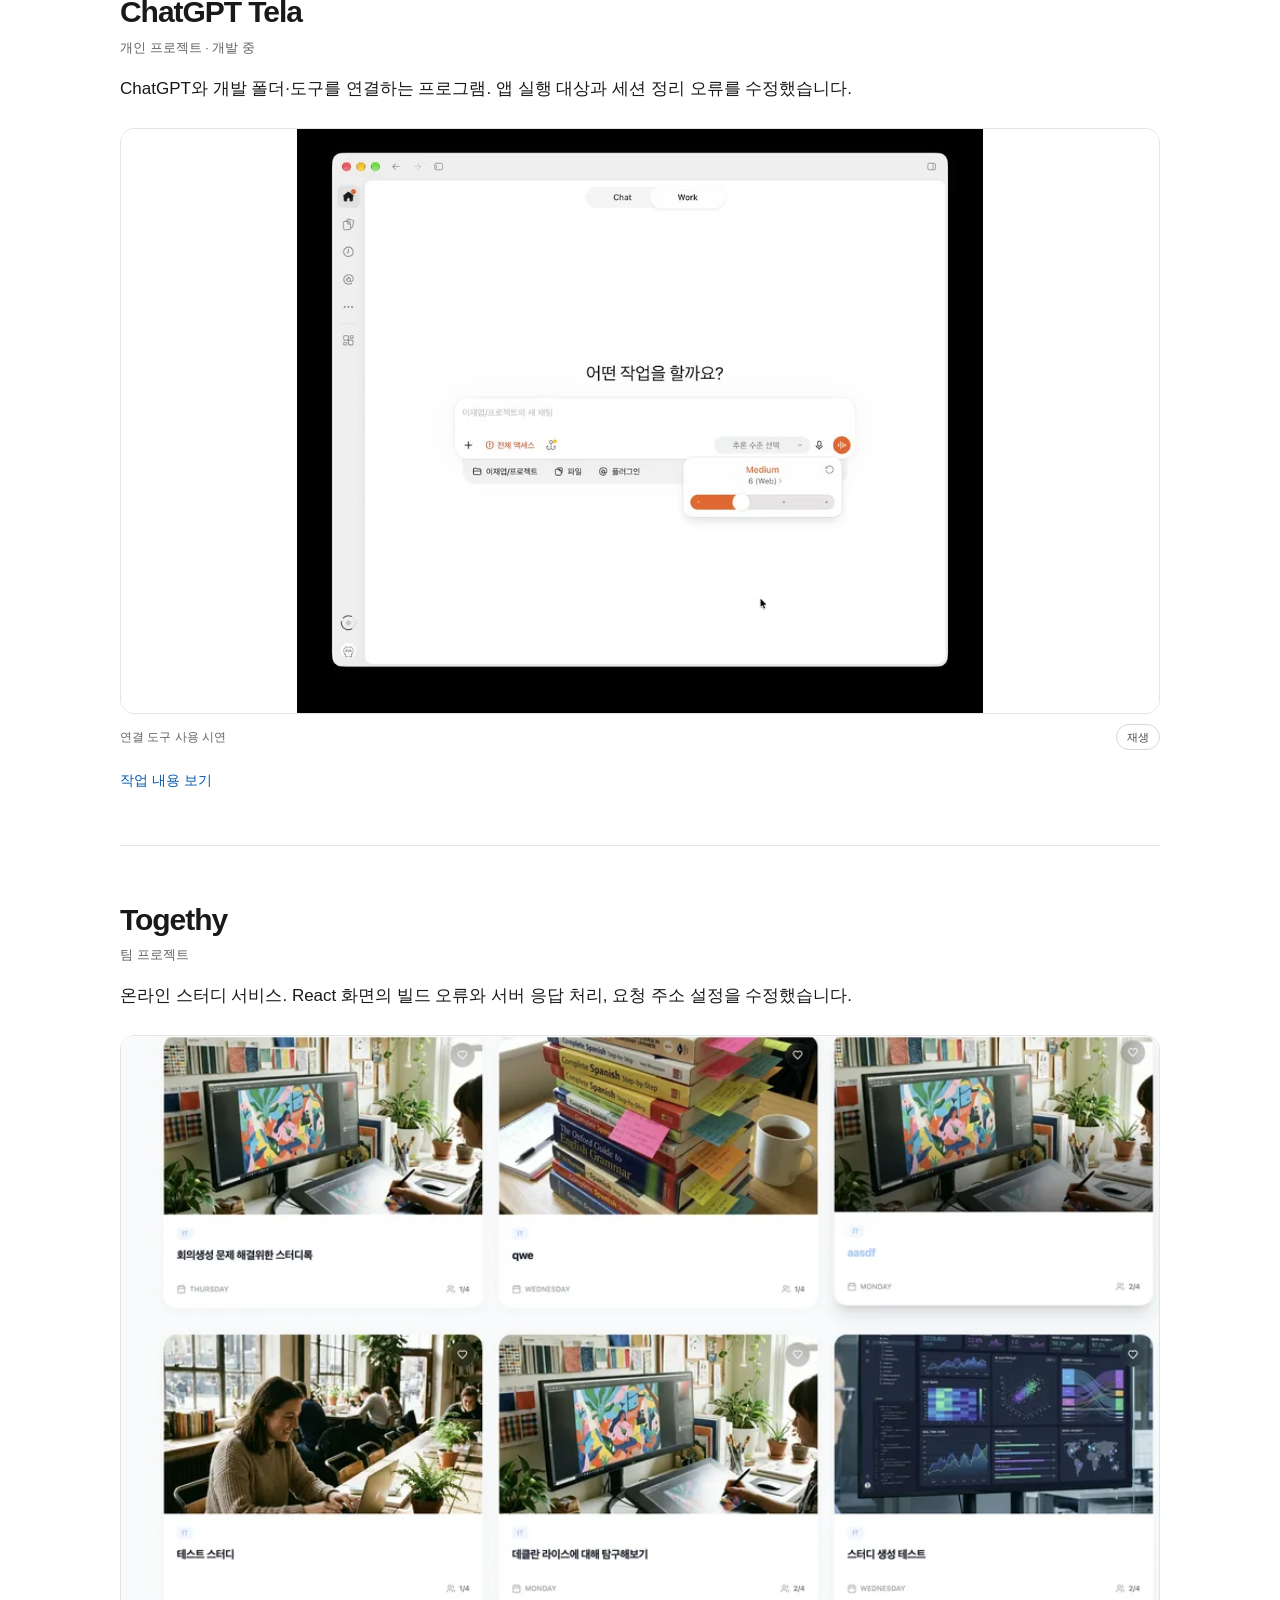
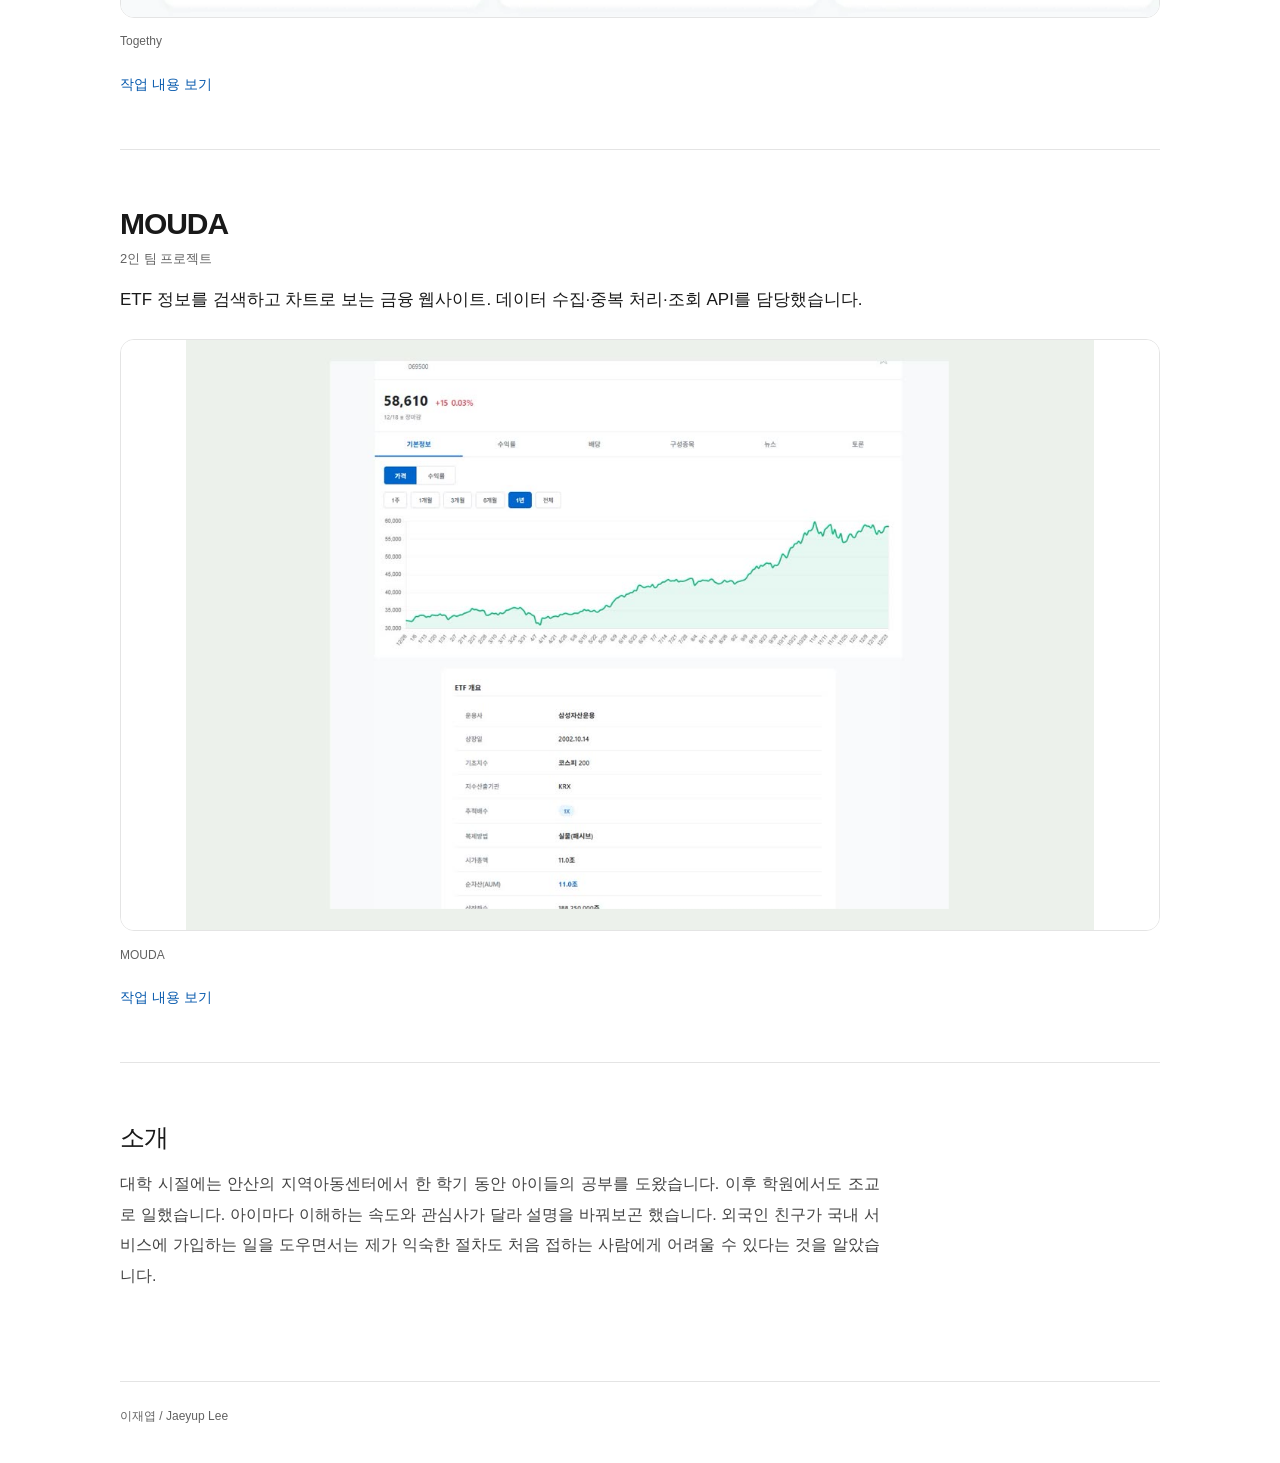
==== commit ae0aa0e6: "Refine portfolio typography, navigation, and media without restoring decorative layouts" ====
--- a/index.html
+++ b/index.html
@@ -1,4 +1,5 @@
-<!doctype html>
-<html lang="ko"><head><meta charset="utf-8"><meta name="viewport" content="width=device-width,initial-scale=1"><meta name="theme-color" content="#ffffff"><meta name="description" content="이재엽의 프로젝트"><title>프로젝트 | 이재엽</title><link rel="canonical" href="https://ljy0317.github.io/"><link rel="icon" href="/favicon.svg"><link rel="stylesheet" href="/assets/css/site.css"><script src="/assets/js/site.js" defer></script></head>
-<body><a class="skip" href="#main"><span lang="ko">본문으로</span><span lang="en">Skip to content</span></a><header><a class="name" href="/">이재엽</a><nav aria-label="Navigation"><a href="/#projects"><span lang="ko">프로젝트</span><span lang="en">Projects</span></a><a href="/#about"><span lang="ko">소개</span><span lang="en">About</span></a><a href="https://github.com/LJY0317">GitHub</a><button type="button" data-lang-toggle>English</button></nav></header>
-<main id="main"><h1 lang="ko">이재엽</h1><h1 lang="en">Jaeyup Lee</h1><p lang="ko">영문학을 전공하고 삼성 청년 SW·AI 아카데미에서 개발을 배웠습니다. 아래는 개인 프로젝트와 팀으로 진행한 작업입니다.</p><p lang="en">I studied English literature and learned software development at SSAFY. These are my personal projects and work with teams.</p><section id="projects"><h2 lang="ko">프로젝트</h2><h2 lang="en">Projects</h2><article class="project"><h3><a href="/projects/greenhouse-robot/">AgriBot</a></h3><p lang="ko" class="meta">팀 프로젝트</p><p lang="en" class="meta">Team project</p><p lang="ko">온실 로봇 시뮬레이션. 이동 목표와 경로 계산, 지도·주행 실험을 맡았습니다.</p><p lang="en">A greenhouse robot simulation. I worked on navigation goals, route calculation, and mapping tests.</p><figure class="video-shot"><video data-loop-video muted loop playsinline preload="none" poster="/assets/images/projects/greenhouse-robot/gazebo-greenhouse-overview-960.webp" aria-label="팀 전체 시연"><source src="/assets/videos/projects/greenhouse-robot/system-demo.mp4" type="video/mp4"></video><figcaption><span lang="ko">팀 전체 시연</span><span lang="en">Team demonstration</span> <button type="button" data-motion-toggle aria-label="Pause video"><span lang="ko">재생</span><span lang="en">Play</span></button></figcaption></figure><p><a href="/projects/greenhouse-robot/"><span lang="ko">작업 내용 보기</span><span lang="en">Read project details</span></a></p></article><article class="project"><h3><a href="/projects/timetable-planner/">Dayori</a></h3><p lang="ko" class="meta">팀 프로젝트</p><p lang="en" class="meta">Team project</p><p lang="ko">학생용 시간표·일정 앱. 공통 화면, 시간표 이미지 인식과 공유 링크 가져오기 기능을 맡았습니다.</p><p lang="en">A student planner. I worked on shared screens, timetable OCR, and shared-link imports.</p><figure class="video-shot"><video data-loop-video muted loop playsinline preload="none" poster="/assets/images/projects/timetable-planner/handwriting-demo-poster.webp" aria-label="팀 앱의 필기 시연"><source src="/assets/videos/projects/timetable-planner/handwriting-demo.mp4" type="video/mp4"></video><figcaption><span lang="ko">팀 앱의 필기 시연</span><span lang="en">Handwriting in the team app</span> <button type="button" data-motion-toggle aria-label="Pause video"><span lang="ko">재생</span><span lang="en">Play</span></button></figcaption></figure><p><a href="/projects/timetable-planner/"><span lang="ko">작업 내용 보기</span><span lang="en">Read project details</span></a></p></article><article class="project"><h3><a href="/projects/pawpaw-town/">Pawpaw Town</a></h3><p lang="ko" class="meta">개인 프로젝트</p><p lang="en" class="meta">Personal project</p><p lang="ko">고양이가 집 안을 탐험하는 Unity 게임 프로토타입. 이동과 점프, 방 구성, 그래픽과 실행 성능을 수정했습니다.</p><p lang="en">A Unity cat-game prototype. I worked on movement, room scenes, graphics fixes, and rendering performance.</p><figure class="video-shot"><video data-loop-video muted loop playsinline preload="none" poster="/assets/media/pawpaw-workshop.webp" aria-label="작업실"><source src="/assets/media/pawpaw-workshop-loop.mp4" type="video/mp4"></video><figcaption><span lang="ko">작업실</span><span lang="en">Workshop</span> <button type="button" data-motion-toggle aria-label="Pause video"><span lang="ko">재생</span><span lang="en">Play</span></button></figcaption></figure><p><a href="/projects/pawpaw-town/"><span lang="ko">작업 내용 보기</span><span lang="en">Read project details</span></a></p></article><article class="project"><h3><a href="/projects/photoarchivekit/">PhotoArchiveKit</a></h3><p lang="ko" class="meta">개인 프로젝트</p><p lang="en" class="meta">Personal project</p><p lang="ko">사진과 동영상의 중복을 검사하고 정리하는 프로그램. 파일 검사와 AI용 결과 출력을 분리했습니다.</p><p lang="en">A photo and video duplicate checker with separate local processing and AI-facing output.</p><figure><img src="/assets/media/photo-folders.webp" width="710" height="315" alt="PhotoArchiveKit" loading="lazy" decoding="async"><figcaption>PhotoArchiveKit</figcaption></figure><p><a href="/projects/photoarchivekit/"><span lang="ko">작업 내용 보기</span><span lang="en">Read project details</span></a></p></article><article class="project"><h3><a href="/projects/plura-desktop/">Plura Desktop</a></h3><p lang="ko" class="meta">개인 프로젝트</p><p lang="en" class="meta">Personal project</p><p lang="ko">ChatGPT 프로필을 따로 생성하고 실행하는 도구. 선택한 프로필과 실행 세션이 연결되도록 수정했습니다.</p><p lang="en">A tool for creating and launching separate ChatGPT profiles, with profile-specific session data.</p><figure><img src="/assets/media/plura-dual.webp" width="1440" height="836" alt="Plura Desktop" loading="lazy" decoding="async"><figcaption>Plura Desktop</figcaption></figure><p><a href="/projects/plura-desktop/"><span lang="ko">작업 내용 보기</span><span lang="en">Read project details</span></a></p></article><article class="project"><h3><a href="/projects/chatgpt-tela/">ChatGPT Tela</a></h3><p lang="ko" class="meta">개인 프로젝트 · 개발 중</p><p lang="en" class="meta">Personal project, in development</p><p lang="ko">ChatGPT와 개발 폴더·도구를 연결하는 프로그램. 앱 실행 대상과 세션 정리 오류를 수정했습니다.</p><p lang="en">A bridge between ChatGPT and development folders and tools. Work includes app-target selection and session cleanup fixes.</p><figure class="video-shot"><video data-loop-video muted loop playsinline preload="none" poster="/assets/media/tela-model.jpg" aria-label="연결 도구 사용 시연"><source src="/assets/media/tela-model-loop.mp4" type="video/mp4"></video><figcaption><span lang="ko">연결 도구 사용 시연</span><span lang="en">Connected-tool demonstration</span> <button type="button" data-motion-toggle aria-label="Pause video"><span lang="ko">재생</span><span lang="en">Play</span></button></figcaption></figure><p><a href="/projects/chatgpt-tela/"><span lang="ko">작업 내용 보기</span><span lang="en">Read project details</span></a></p></article><article class="project"><h3><a href="/projects/study-platform/">Togethy</a></h3><p lang="ko" class="meta">팀 프로젝트</p><p lang="en" class="meta">Team project</p><p lang="ko">온라인 스터디 서비스. React 화면의 빌드 오류와 서버 응답 처리, 요청 주소 설정을 수정했습니다.</p><p lang="en">An online study platform. I fixed frontend build errors, API response handling, and request URL configuration.</p><figure><img src="/assets/images/projects/study-platform/study-discovery-grid-960.webp" width="960" height="537" alt="Togethy" loading="lazy" decoding="async"><figcaption>Togethy</figcaption></figure><p><a href="/projects/study-platform/"><span lang="ko">작업 내용 보기</span><span lang="en">Read project details</span></a></p></article><article class="project"><h3><a href="/projects/etf-platform/">MOUDA</a></h3><p lang="ko" class="meta">2인 팀 프로젝트</p><p lang="en" class="meta">Two-person team project</p><p lang="ko">ETF 정보를 검색하고 차트로 보는 금융 웹사이트. 데이터 수집·중복 처리·조회 API를 담당했습니다.</p><p lang="en">A financial website for ETF search and charts. I worked on data collection, deduplication, and query APIs.</p><figure><img src="/assets/images/projects/etf-platform/mouda-etf-detail.jpg" width="1057" height="935" alt="MOUDA" loading="lazy" decoding="async"><figcaption>MOUDA</figcaption></figure><p><a href="/projects/etf-platform/"><span lang="ko">작업 내용 보기</span><span lang="en">Read project details</span></a></p></article></section><section id="about"><h2 lang="ko">소개</h2><h2 lang="en">About</h2><p lang="ko">대학 시절에는 안산의 지역아동센터에서 한 학기 동안 아이들의 공부를 도왔습니다. 이후 학원에서도 조교로 일했습니다. 아이마다 이해하는 속도와 관심사가 달라 설명을 바꿔보곤 했습니다. 외국인 친구가 국내 서비스에 가입하는 일을 도우면서는 제가 익숙한 절차도 처음 접하는 사람에게 어려울 수 있다는 것을 알았습니다.</p><p lang="en">I studied English literature, volunteered for a semester at a community center in Ansan, and later worked as a teaching assistant. Helping students and friends unfamiliar with Korean services made me consider how differently people can understand the same explanation.</p></section></main><footer>이재엽 / Jaeyup Lee</footer></body></html>+<!DOCTYPE html>
+
+<html lang="ko"><head><meta charset="utf-8"/><meta content="width=device-width,initial-scale=1" name="viewport"/><meta content="#ffffff" name="theme-color"/><meta content="이재엽의 프로젝트" name="description"/><title>프로젝트 | 이재엽</title><link href="https://ljy0317.github.io/" rel="canonical"/><link href="/favicon.svg" rel="icon"/><link href="/assets/css/site.css?v=refined-20261115" rel="stylesheet"/><script defer="" src="/assets/js/site.js"></script></head>
+<body class="home"><a class="skip" href="#main"><span lang="ko">본문으로</span><span lang="en">Skip to content</span></a><header><a class="name" href="/">이재엽</a><nav aria-label="Navigation"><a href="/#projects"><span lang="ko">프로젝트</span><span lang="en">Projects</span></a><a href="/#about"><span lang="ko">소개</span><span lang="en">About</span></a><a class="github-link" href="https://github.com/LJY0317">GitHub</a><button aria-label="Change language" data-lang-toggle="" type="button">English</button></nav></header>
+<main id="main"><section aria-label="Introduction" class="home-intro"><h1 lang="ko">프로젝트</h1><h1 lang="en">Projects</h1><p lang="ko">영문학을 전공하고 삼성 청년 SW·AI 아카데미에서 개발을 배웠습니다.</p><p lang="en">I studied English literature and learned software development at SSAFY.</p></section><nav aria-label="Project index" class="project-jump"><a href="#pawpaw-town">Pawpaw Town</a><a href="#timetable-planner">Dayori</a><a href="#greenhouse-robot">AgriBot</a><a href="#photoarchivekit">PhotoArchiveKit</a><a href="#plura-desktop">Plura Desktop</a><a href="#chatgpt-tela">ChatGPT Tela</a><a href="#study-platform">Togethy</a><a href="#etf-platform">MOUDA</a></nav><section id="projects"><article class="project featured-project" id="pawpaw-town"><div class="project-copy"><h2><a href="/projects/pawpaw-town/">Pawpaw Town</a></h2><p class="meta" lang="ko">개인 프로젝트</p><p class="meta" lang="en">Personal project</p><p lang="ko">고양이가 집 안을 탐험하는 Unity 게임 프로토타입. 이동과 점프, 방 구성, 그래픽과 실행 성능을 수정했습니다.</p><p lang="en">A Unity cat-game prototype. I worked on movement, room scenes, graphics fixes, and rendering performance.</p></div><figure class="video-shot"><div class="media-frame"><video aria-label="작업실" data-loop-video="" height="720" loop="" muted="" playsinline="" poster="/assets/media/pawpaw-workshop.webp" preload="none" width="1280"><source src="/assets/media/pawpaw-workshop-loop.mp4" type="video/mp4"/></video></div><figcaption><span lang="ko">작업실</span><span lang="en">Workshop</span> <button aria-label="Pause video" class="motion-button" data-motion-toggle="" type="button"><span lang="ko">재생</span><span lang="en">Play</span></button></figcaption></figure><p class="project-action"><a href="/projects/pawpaw-town/"><span lang="ko">작업 내용 보기</span><span lang="en">Read project details</span></a></p></article><article class="project" id="timetable-planner"><div class="project-copy"><h2><a href="/projects/timetable-planner/">Dayori</a></h2><p class="meta" lang="ko">팀 프로젝트</p><p class="meta" lang="en">Team project</p><p lang="ko">학생용 시간표·일정 앱. 공통 화면, 시간표 이미지 인식과 공유 링크 가져오기 기능을 맡았습니다.</p><p lang="en">A student planner. I worked on shared screens, timetable OCR, and shared-link imports.</p></div><figure class="video-shot"><div class="media-frame"><video aria-label="팀 앱의 필기 시연" data-loop-video="" height="720" loop="" muted="" playsinline="" poster="/assets/images/projects/timetable-planner/handwriting-demo-poster.webp" preload="none" width="1280"><source src="/assets/videos/projects/timetable-planner/handwriting-demo.mp4" type="video/mp4"/></video></div><figcaption><span lang="ko">팀 앱의 필기 시연</span><span lang="en">Handwriting in the team app</span> <button aria-label="Pause video" class="motion-button" data-motion-toggle="" type="button"><span lang="ko">재생</span><span lang="en">Play</span></button></figcaption></figure><p class="project-action"><a href="/projects/timetable-planner/"><span lang="ko">작업 내용 보기</span><span lang="en">Read project details</span></a></p></article><article class="project" id="greenhouse-robot"><div class="project-copy"><h2><a href="/projects/greenhouse-robot/">AgriBot</a></h2><p class="meta" lang="ko">팀 프로젝트</p><p class="meta" lang="en">Team project</p><p lang="ko">온실 로봇 시뮬레이션. 이동 목표와 경로 계산, 지도·주행 실험을 맡았습니다.</p><p lang="en">A greenhouse robot simulation. I worked on navigation goals, route calculation, and mapping tests.</p></div><figure class="video-shot"><div class="media-frame"><video aria-label="팀 전체 시연" data-loop-video="" height="720" loop="" muted="" playsinline="" poster="/assets/images/projects/greenhouse-robot/gazebo-greenhouse-overview-960.webp" preload="none" width="1280"><source src="/assets/videos/projects/greenhouse-robot/system-demo.mp4" type="video/mp4"/></video></div><figcaption><span lang="ko">팀 전체 시연</span><span lang="en">Team demonstration</span> <button aria-label="Pause video" class="motion-button" data-motion-toggle="" type="button"><span lang="ko">재생</span><span lang="en">Play</span></button></figcaption></figure><p class="project-action"><a href="/projects/greenhouse-robot/"><span lang="ko">작업 내용 보기</span><span lang="en">Read project details</span></a></p></article><article class="project" id="photoarchivekit"><div class="project-copy"><h2><a href="/projects/photoarchivekit/">PhotoArchiveKit</a></h2><p class="meta" lang="ko">개인 프로젝트</p><p class="meta" lang="en">Personal project</p><p lang="ko">사진과 동영상의 중복을 검사하고 정리하는 프로그램. 파일 검사와 AI용 결과 출력을 분리했습니다.</p><p lang="en">A photo and video duplicate checker with separate local processing and AI-facing output.</p></div><figure><div class="media-frame"><img alt="PhotoArchiveKit" decoding="async" height="315" loading="lazy" src="/assets/media/photo-folders.webp" width="710"/></div><figcaption>PhotoArchiveKit</figcaption></figure><p class="project-action"><a href="/projects/photoarchivekit/"><span lang="ko">작업 내용 보기</span><span lang="en">Read project details</span></a></p></article><article class="project" id="plura-desktop"><div class="project-copy"><h2><a href="/projects/plura-desktop/">Plura Desktop</a></h2><p class="meta" lang="ko">개인 프로젝트</p><p class="meta" lang="en">Personal project</p><p lang="ko">ChatGPT 프로필을 따로 생성하고 실행하는 도구. 선택한 프로필과 실행 세션이 연결되도록 수정했습니다.</p><p lang="en">A tool for creating and launching separate ChatGPT profiles, with profile-specific session data.</p></div><figure><div class="media-frame"><img alt="Plura Desktop" decoding="async" height="836" loading="lazy" src="/assets/media/plura-dual.webp" width="1440"/></div><figcaption>Plura Desktop</figcaption></figure><p class="project-action"><a href="/projects/plura-desktop/"><span lang="ko">작업 내용 보기</span><span lang="en">Read project details</span></a></p></article><article class="project" id="chatgpt-tela"><div class="project-copy"><h2><a href="/projects/chatgpt-tela/">ChatGPT Tela</a></h2><p class="meta" lang="ko">개인 프로젝트 · 개발 중</p><p class="meta" lang="en">Personal project, in development</p><p lang="ko">ChatGPT와 개발 폴더·도구를 연결하는 프로그램. 앱 실행 대상과 세션 정리 오류를 수정했습니다.</p><p lang="en">A bridge between ChatGPT and development folders and tools. Work includes app-target selection and session cleanup fixes.</p></div><figure class="video-shot"><div class="media-frame"><video aria-label="연결 도구 사용 시연" data-loop-video="" height="720" loop="" muted="" playsinline="" poster="/assets/media/tela-model.jpg" preload="none" width="1280"><source src="/assets/media/tela-model-loop.mp4" type="video/mp4"/></video></div><figcaption><span lang="ko">연결 도구 사용 시연</span><span lang="en">Connected-tool demonstration</span> <button aria-label="Pause video" class="motion-button" data-motion-toggle="" type="button"><span lang="ko">재생</span><span lang="en">Play</span></button></figcaption></figure><p class="project-action"><a href="/projects/chatgpt-tela/"><span lang="ko">작업 내용 보기</span><span lang="en">Read project details</span></a></p></article><article class="project" id="study-platform"><div class="project-copy"><h2><a href="/projects/study-platform/">Togethy</a></h2><p class="meta" lang="ko">팀 프로젝트</p><p class="meta" lang="en">Team project</p><p lang="ko">온라인 스터디 서비스. React 화면의 빌드 오류와 서버 응답 처리, 요청 주소 설정을 수정했습니다.</p><p lang="en">An online study platform. I fixed frontend build errors, API response handling, and request URL configuration.</p></div><figure><div class="media-frame"><img alt="Togethy" decoding="async" height="537" loading="lazy" src="/assets/images/projects/study-platform/study-discovery-grid-960.webp" width="960"/></div><figcaption>Togethy</figcaption></figure><p class="project-action"><a href="/projects/study-platform/"><span lang="ko">작업 내용 보기</span><span lang="en">Read project details</span></a></p></article><article class="project" id="etf-platform"><div class="project-copy"><h2><a href="/projects/etf-platform/">MOUDA</a></h2><p class="meta" lang="ko">2인 팀 프로젝트</p><p class="meta" lang="en">Two-person team project</p><p lang="ko">ETF 정보를 검색하고 차트로 보는 금융 웹사이트. 데이터 수집·중복 처리·조회 API를 담당했습니다.</p><p lang="en">A financial website for ETF search and charts. I worked on data collection, deduplication, and query APIs.</p></div><figure><div class="media-frame"><img alt="MOUDA" decoding="async" height="935" loading="lazy" src="/assets/images/projects/etf-platform/mouda-etf-detail.jpg" width="1057"/></div><figcaption>MOUDA</figcaption></figure><p class="project-action"><a href="/projects/etf-platform/"><span lang="ko">작업 내용 보기</span><span lang="en">Read project details</span></a></p></article></section><section class="about-section" id="about"><h2 lang="ko">소개</h2><h2 lang="en">About</h2><p lang="ko">대학 시절에는 안산의 지역아동센터에서 한 학기 동안 아이들의 공부를 도왔습니다. 이후 학원에서도 조교로 일했습니다. 아이마다 이해하는 속도와 관심사가 달라 설명을 바꿔보곤 했습니다. 외국인 친구가 국내 서비스에 가입하는 일을 도우면서는 제가 익숙한 절차도 처음 접하는 사람에게 어려울 수 있다는 것을 알았습니다.</p><p lang="en">I studied English literature, volunteered for a semester at a community center in Ansan, and later worked as a teaching assistant. Helping students and friends unfamiliar with Korean services made me consider how differently people can understand the same explanation.</p></section></main><footer class="site-footer">이재엽 / Jaeyup Lee</footer></body></html>
--- a/assets/css/site.css
+++ b/assets/css/site.css
@@ -1 +1,11 @@
-:root{color-scheme:light;font-family:-apple-system,BlinkMacSystemFont,"Apple SD Gothic Neo","Noto Sans KR","Segoe UI",sans-serif;color:#111;background:#fff;font-synthesis:none}*{box-sizing:border-box}body{margin:0;background:#fff;font-size:17px;line-height:1.8}html[lang=ko] [lang=en],html[lang=en] [lang=ko]{display:none}header,main,footer{width:min(800px,calc(100% - 40px));margin-inline:auto}header{padding:25px 0 20px;display:flex;gap:20px;align-items:baseline;justify-content:space-between}nav{display:flex;gap:18px;align-items:center;flex-wrap:wrap}nav a,nav button{font-size:14px}.name{font-size:20px;font-weight:650;text-decoration:none}a{color:inherit;text-decoration-thickness:1px;text-underline-offset:4px}a:hover{color:#555}button{font:inherit;color:#111;background:#fff;border:1px solid #aaa;border-radius:2px;padding:4px 10px;cursor:pointer;touch-action:manipulation}a:focus-visible,button:focus-visible{outline:2px solid #145dbf;outline-offset:4px}.skip{position:absolute;left:-10000px;top:8px;background:#fff;padding:8px}.skip:focus{left:12px}main{padding:20px 0 45px}h1{font-size:32px;line-height:1.35;font-weight:650;margin:20px 0 18px;letter-spacing:-.025em}h2{font-size:21px;line-height:1.5;font-weight:650;margin:38px 0 12px}h3{font-size:21px;font-weight:650;margin:0 0 8px}p{margin:0 0 17px;text-align:justify;word-break:normal;overflow-wrap:break-word}p[lang=en]{text-align:left}.meta{font-size:14px;color:#555;margin-bottom:20px;text-align:left}section{margin:0}.project{margin:30px 0 55px}figure{display:block;margin:24px 0 28px;background:#fff}figure img,figure video{display:block;max-width:100%;width:auto;height:auto;max-height:560px;margin:auto;object-fit:contain;background:#fff}figure video{width:100%;aspect-ratio:16/9}figcaption{font-size:13px;color:#555;line-height:1.5;margin-top:8px;text-align:center}figcaption button{font-size:12px;margin-left:12px}ul{padding-left:22px}li{margin-bottom:8px;font-size:14px;overflow-wrap:anywhere}.back{margin-top:40px}footer{font-size:13px;color:#555;padding:20px 0 35px}section[id]{scroll-margin-top:20px}@media(max-width:600px){body{font-size:16px;line-height:1.8}header,main,footer{width:calc(100% - 32px)}header{display:block;padding-top:18px}nav{margin-top:12px;gap:16px}h1{font-size:28px}h2,h3{font-size:20px}main{padding-top:8px}figure img{max-height:460px}.project{margin-bottom:45px}}@media print{header,footer,nav,.back,figcaption button{display:none}main{width:auto;padding:0}body{font-size:11pt;color:#000;background:#fff}h1{font-size:20pt}h2,h3{font-size:13pt;break-after:avoid}figure{break-inside:avoid}a{color:#000}}
+:root{color-scheme:light;--paper:#fff;--ink:#191919;--secondary:#626262;--line:#e4e4e4;--link:#0659ad;font-family:-apple-system,BlinkMacSystemFont,"Apple SD Gothic Neo","Noto Sans KR","Segoe UI",sans-serif;font-synthesis:none;color:var(--ink);background:var(--paper)}
+*{box-sizing:border-box}html{scroll-behavior:smooth}body{margin:0;background:#fff;font-size:17px;line-height:1.8;-webkit-font-smoothing:antialiased}html[lang=ko] [lang=en],html[lang=en] [lang=ko]{display:none}a{color:inherit;text-decoration:none;touch-action:manipulation}a:hover{color:var(--link)}button{font:inherit;touch-action:manipulation}a:focus-visible,button:focus-visible{outline:2px solid var(--link);outline-offset:5px}img,video{display:block;max-width:100%}.skip{position:absolute;left:-10000px;top:8px;background:#fff;padding:8px;z-index:100}.skip:focus{left:12px}
+body>header{position:sticky;top:0;z-index:30;background:#fff;border-bottom:1px solid var(--line);min-height:68px;padding:0 max(32px,calc((100% - 1120px)/2));display:flex;align-items:center;justify-content:space-between;gap:24px}.name{font-size:20px;font-weight:750;letter-spacing:-.04em;white-space:nowrap}header nav{display:flex;align-items:center;gap:26px}header nav a{font-size:13px;font-weight:550;line-height:1.3;padding:14px 0}header nav a:hover{text-decoration:underline;text-underline-offset:5px}button[data-lang-toggle]{background:#fff;border:1px solid #d6d6d6;border-radius:999px;font-size:12px;line-height:1.3;padding:8px 13px;cursor:pointer}button[data-lang-toggle]:hover{border-color:#777}
+main{width:min(1040px,calc(100% - 64px));margin:auto;padding:0 0 72px}h1,h2,h3{word-break:keep-all;text-wrap:balance;font-weight:700;letter-spacing:-.035em;color:var(--ink)}h1{font-size:44px;line-height:1.2;margin:0 0 20px}h2{font-size:24px;line-height:1.45;margin:44px 0 14px}h3{font-size:30px;line-height:1.25;margin:0 0 8px}p{margin:0 0 18px;text-align:justify;word-break:normal;overflow-wrap:break-word}p[lang=en]{text-align:left}.meta{font-size:13px;line-height:1.45;color:var(--secondary);margin:0 0 17px;text-align:left}section[id]{scroll-margin-top:94px}
+.home-intro{padding:44px 0 24px;max-width:780px}.home-intro h1{font-size:40px;margin-bottom:14px}.home-intro p{font-size:17px;line-height:1.7;color:var(--secondary);text-align:left;margin:0;word-break:keep-all}.project-jump{display:flex;gap:24px;align-items:center;overflow-x:auto;scrollbar-width:thin;white-space:nowrap;border-bottom:1px solid var(--line);padding:12px 0 20px;font-size:13px}.project-jump a{color:#555}.project-jump a:hover{color:var(--link)}.project{padding:55px 0 52px;border-bottom:1px solid var(--line);scroll-margin-top:92px}.project-copy{max-width:780px}.project-copy h2{font-size:30px;line-height:1.25;margin:0 0 8px}.project-copy p:not(.meta){font-size:17px;line-height:1.7;text-align:left;word-break:keep-all;margin:0}.project-action{margin:17px 0 0;text-align:left;font-size:14px;font-weight:600}.project-action a{color:var(--link)}.project-action a:hover{text-decoration:underline;text-underline-offset:5px}.featured-project{padding-top:34px}
+figure{display:block;margin:24px 0 0;background:#fff}.media-frame{border:1px solid var(--line);border-radius:14px;overflow:hidden;background:#fff}.media-frame img,.media-frame video{display:block;width:100%;height:auto;margin:0;object-fit:contain;background:#fff}.media-frame img{max-height:590px}.media-frame.portrait img{width:auto;max-height:620px;margin:auto;padding:16px 0}.media-frame video{aspect-ratio:16/9;max-height:620px}.featured-project .media-frame{border:0}.featured-project .media-frame video{object-fit:cover}figcaption{display:flex;justify-content:space-between;align-items:center;gap:16px;font-size:12px;line-height:1.5;color:var(--secondary);margin-top:10px;text-align:left;min-height:27px}figcaption button{font-size:11px;line-height:1.3;padding:5px 10px;color:#444;background:#fff;border:1px solid #d8d8d8;border-radius:999px;cursor:pointer;white-space:nowrap}figcaption button:hover{border-color:#777}.about-section{max-width:760px;padding:20px 0 0}.about-section p{font-size:16px;line-height:1.9;color:#444}.about-section h2{margin-top:36px;font-size:25px}body>footer{width:min(1040px,calc(100% - 64px));margin:auto;border-top:1px solid var(--line);padding:24px 0 35px;color:var(--secondary);font-size:12px}
+body:not(.home) main{padding-top:28px}body:not(.home) main>section,body:not(.home) main>h1,body:not(.home) main>p{max-width:760px;margin-inline:auto}body:not(.home) main>p:first-child{font-size:13px;text-align:left;color:var(--secondary);margin-bottom:24px}body:not(.home) main>h1{margin-bottom:12px}body:not(.home) main>p.meta{margin-bottom:25px}body:not(.home) main>section:first-of-type h2{margin-top:0;font-size:21px}body:not(.home) main>section p{font-size:16.5px;line-height:1.9}body:not(.home) main>figure{margin-top:28px}body:not(.home) figure{margin-bottom:34px}body:not(.home) figure>img,body:not(.home) figure>video{border:1px solid var(--line);border-radius:14px;background:#fff;object-fit:contain;margin:auto;width:auto;max-width:100%;height:auto;max-height:620px}body:not(.home) figure>video{width:100%;aspect-ratio:16/9}body:not(.home) ul{padding-left:18px;font-size:13px;line-height:1.9}body:not(.home) li{margin-bottom:10px;overflow-wrap:anywhere}body:not(.home) li a{color:var(--link);text-decoration:underline;text-underline-offset:3px}.back{max-width:760px;margin:45px auto 0;padding-top:22px;border-top:1px solid var(--line);font-size:14px;text-align:left;color:var(--link)}
+@media(max-width:700px){main,body>footer{width:calc(100% - 40px)}body>header{min-height:62px;padding:0 20px;gap:12px}header nav{gap:17px}header nav a{font-size:12px}.name{font-size:19px}button[data-lang-toggle]{font-size:11px;padding:7px 10px}.home-intro{padding:32px 0 20px}.home-intro h1{font-size:33px}.home-intro p{font-size:15px;line-height:1.75}.project-jump{gap:21px;font-size:12px;padding-bottom:15px}.project{padding:35px 0 33px}.featured-project{padding-top:30px}h3,.project-copy h2{font-size:27px}.meta{font-size:12px;margin-bottom:12px}.project-copy p:not(.meta){font-size:15.5px;line-height:1.75}.project-action{font-size:13px}.media-frame{border-radius:10px}figure{margin-top:20px}.media-frame img{max-height:450px}.media-frame.portrait img{max-height:520px}.media-frame video{max-height:460px}figcaption{font-size:11px;gap:12px}body:not(.home) main{padding-top:23px}body:not(.home) main>h1{font-size:35px}body:not(.home) main>section p{font-size:15.5px;line-height:1.85}body:not(.home) h2{font-size:21px}body:not(.home) figure>img,body:not(.home) figure>video{max-height:520px;border-radius:10px}.about-section p{font-size:15px}body>footer{font-size:11px;padding-top:20px}}
+@media(max-width:370px){main,body>footer{width:calc(100% - 32px)}body>header{padding-inline:16px}header nav{gap:12px}.github-link{display:none}.project-jump{gap:18px}}
+@media(prefers-reduced-motion:reduce){html{scroll-behavior:auto}}
+@media print{body>header,.project-jump,body>footer,.back,figcaption button{display:none}main{width:auto;padding:0}body{font-size:11pt}h1{font-size:22pt}h2,h3{font-size:14pt;break-after:avoid}figure{break-inside:avoid}.media-frame{border:0}a{color:#000}.project{padding:20px 0;border:0}}
